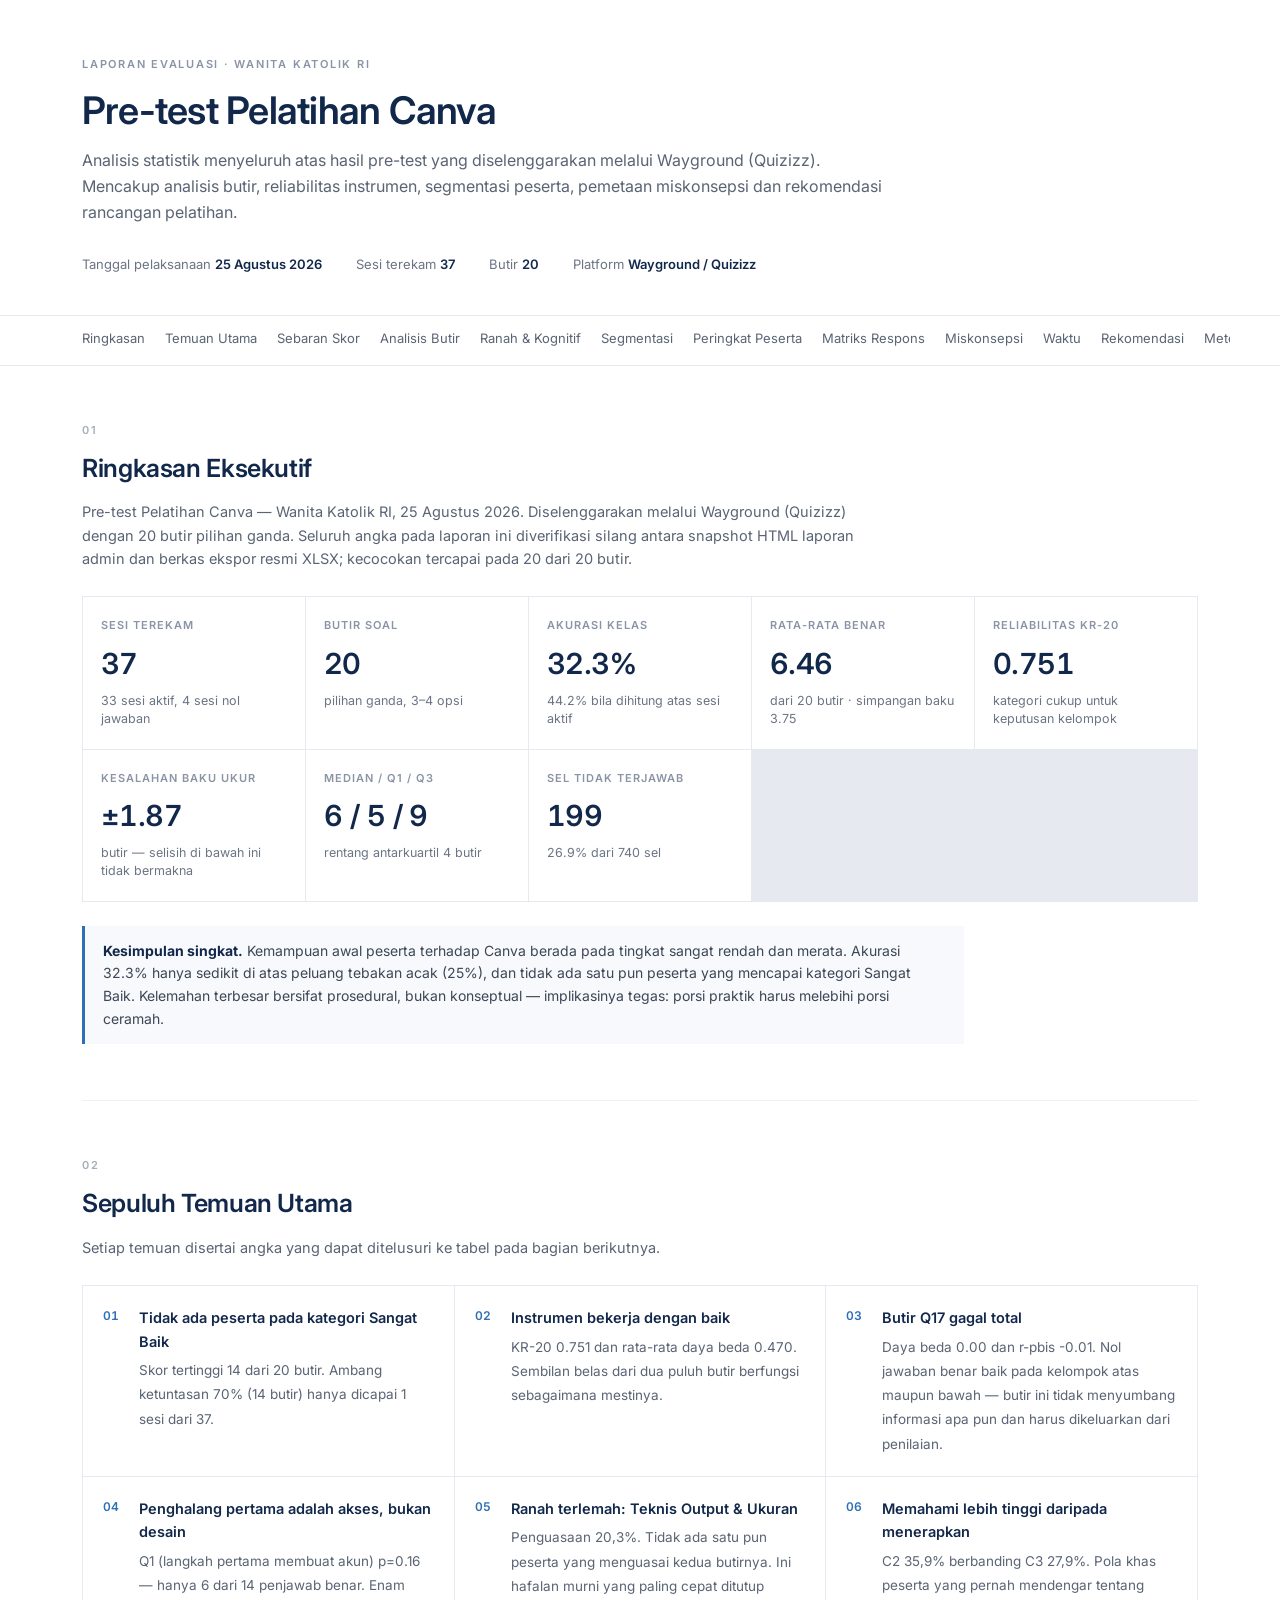
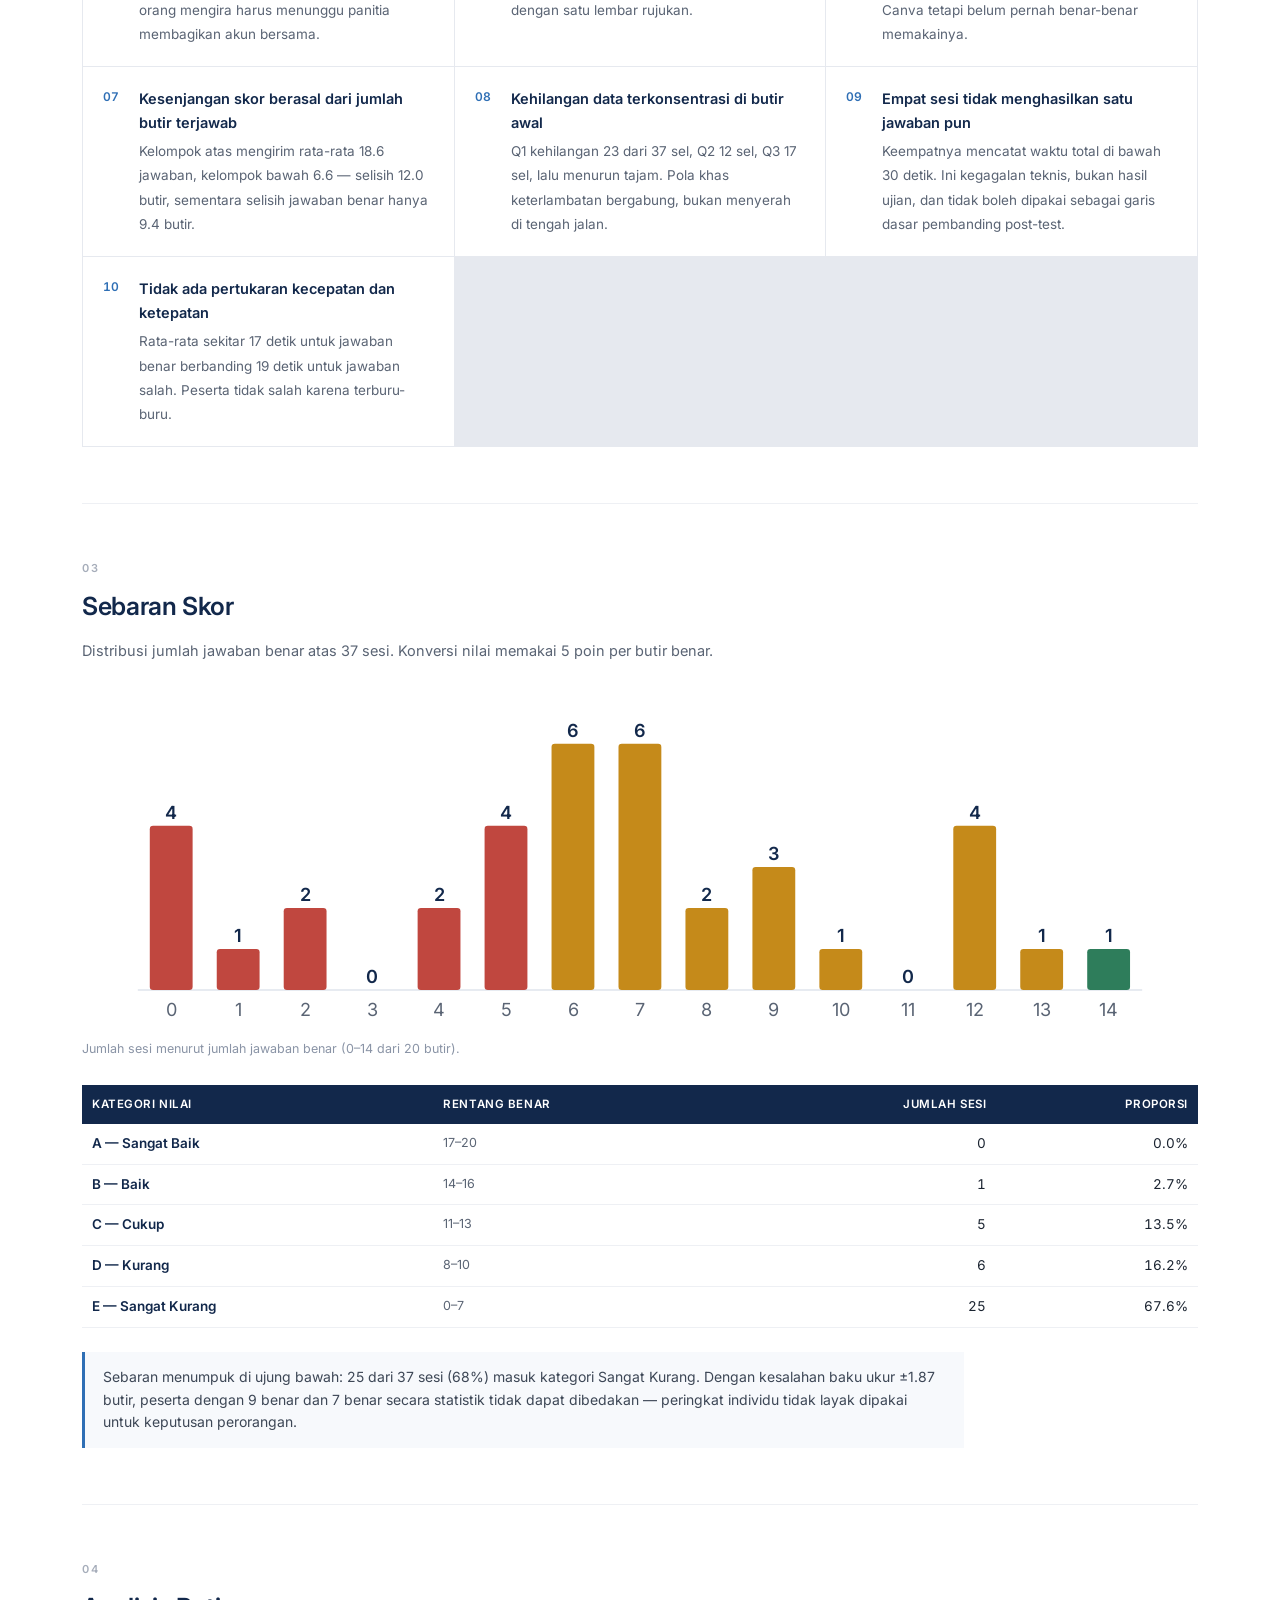
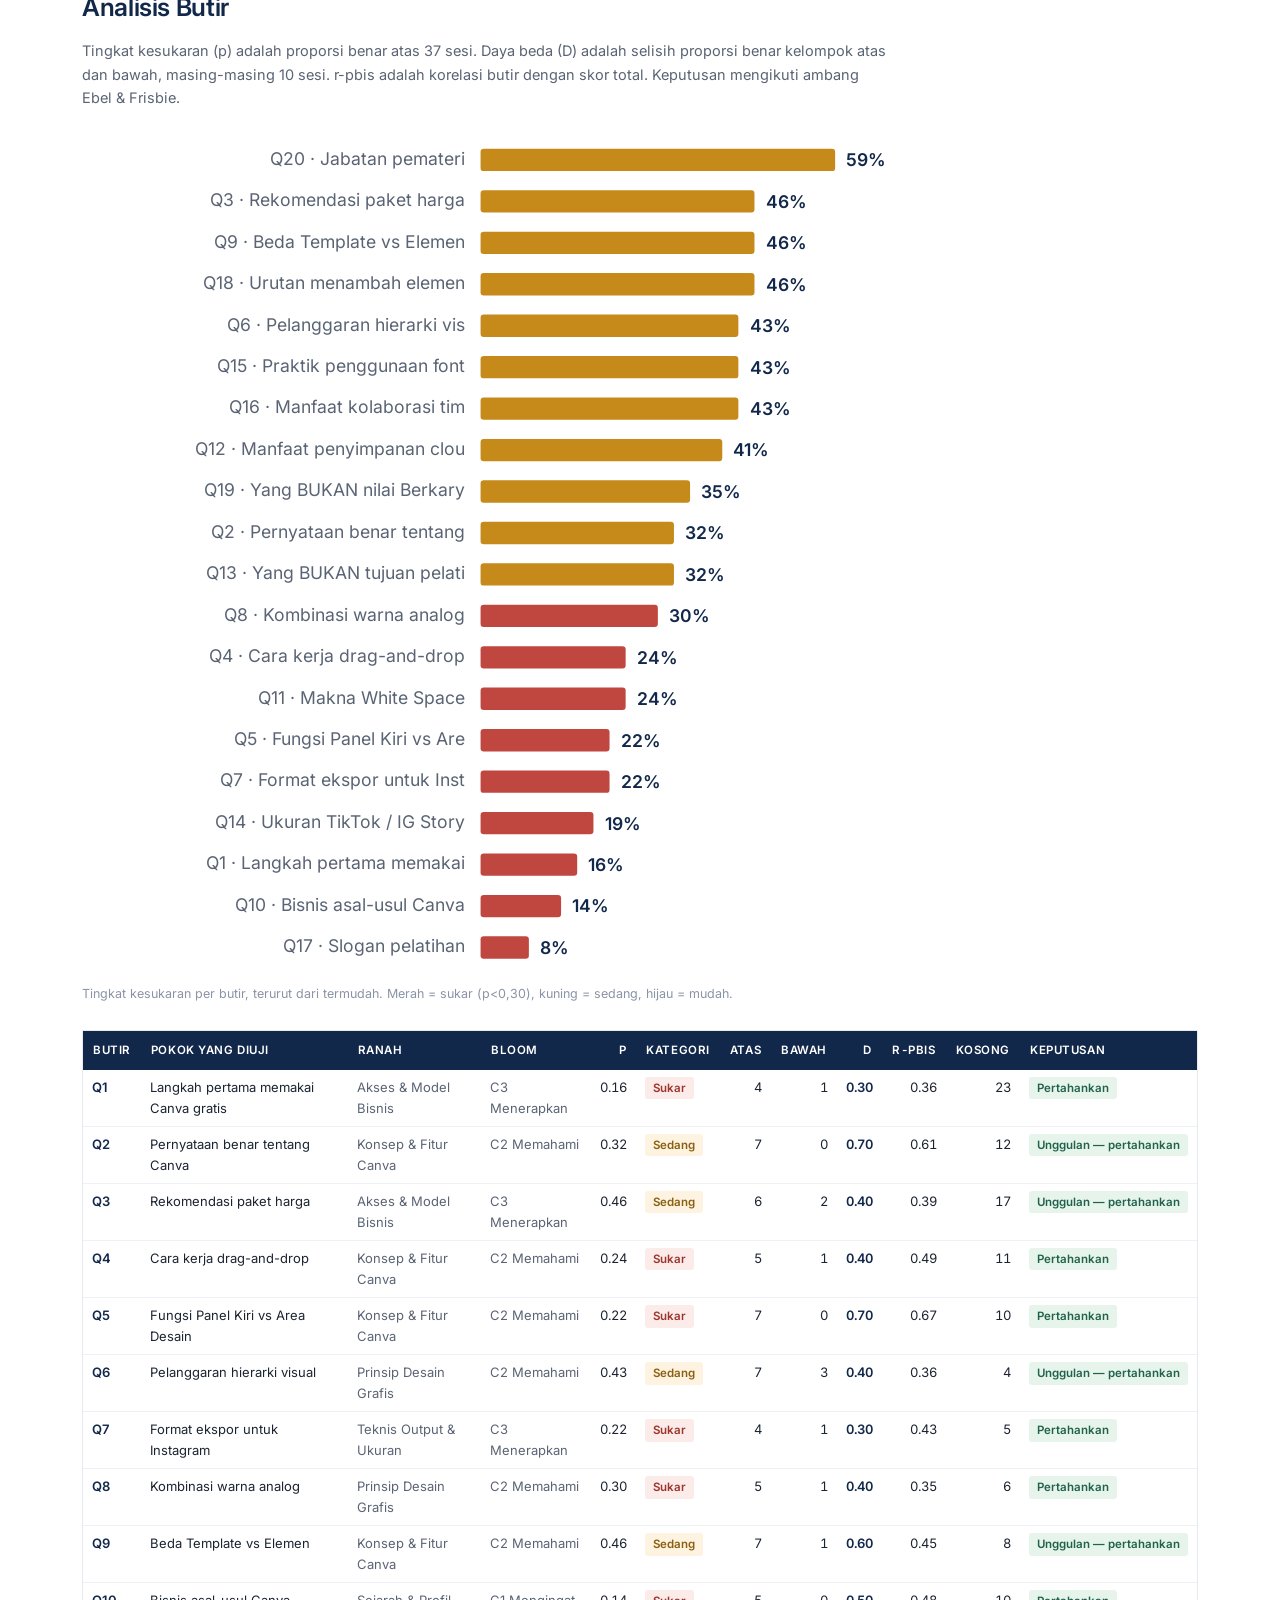
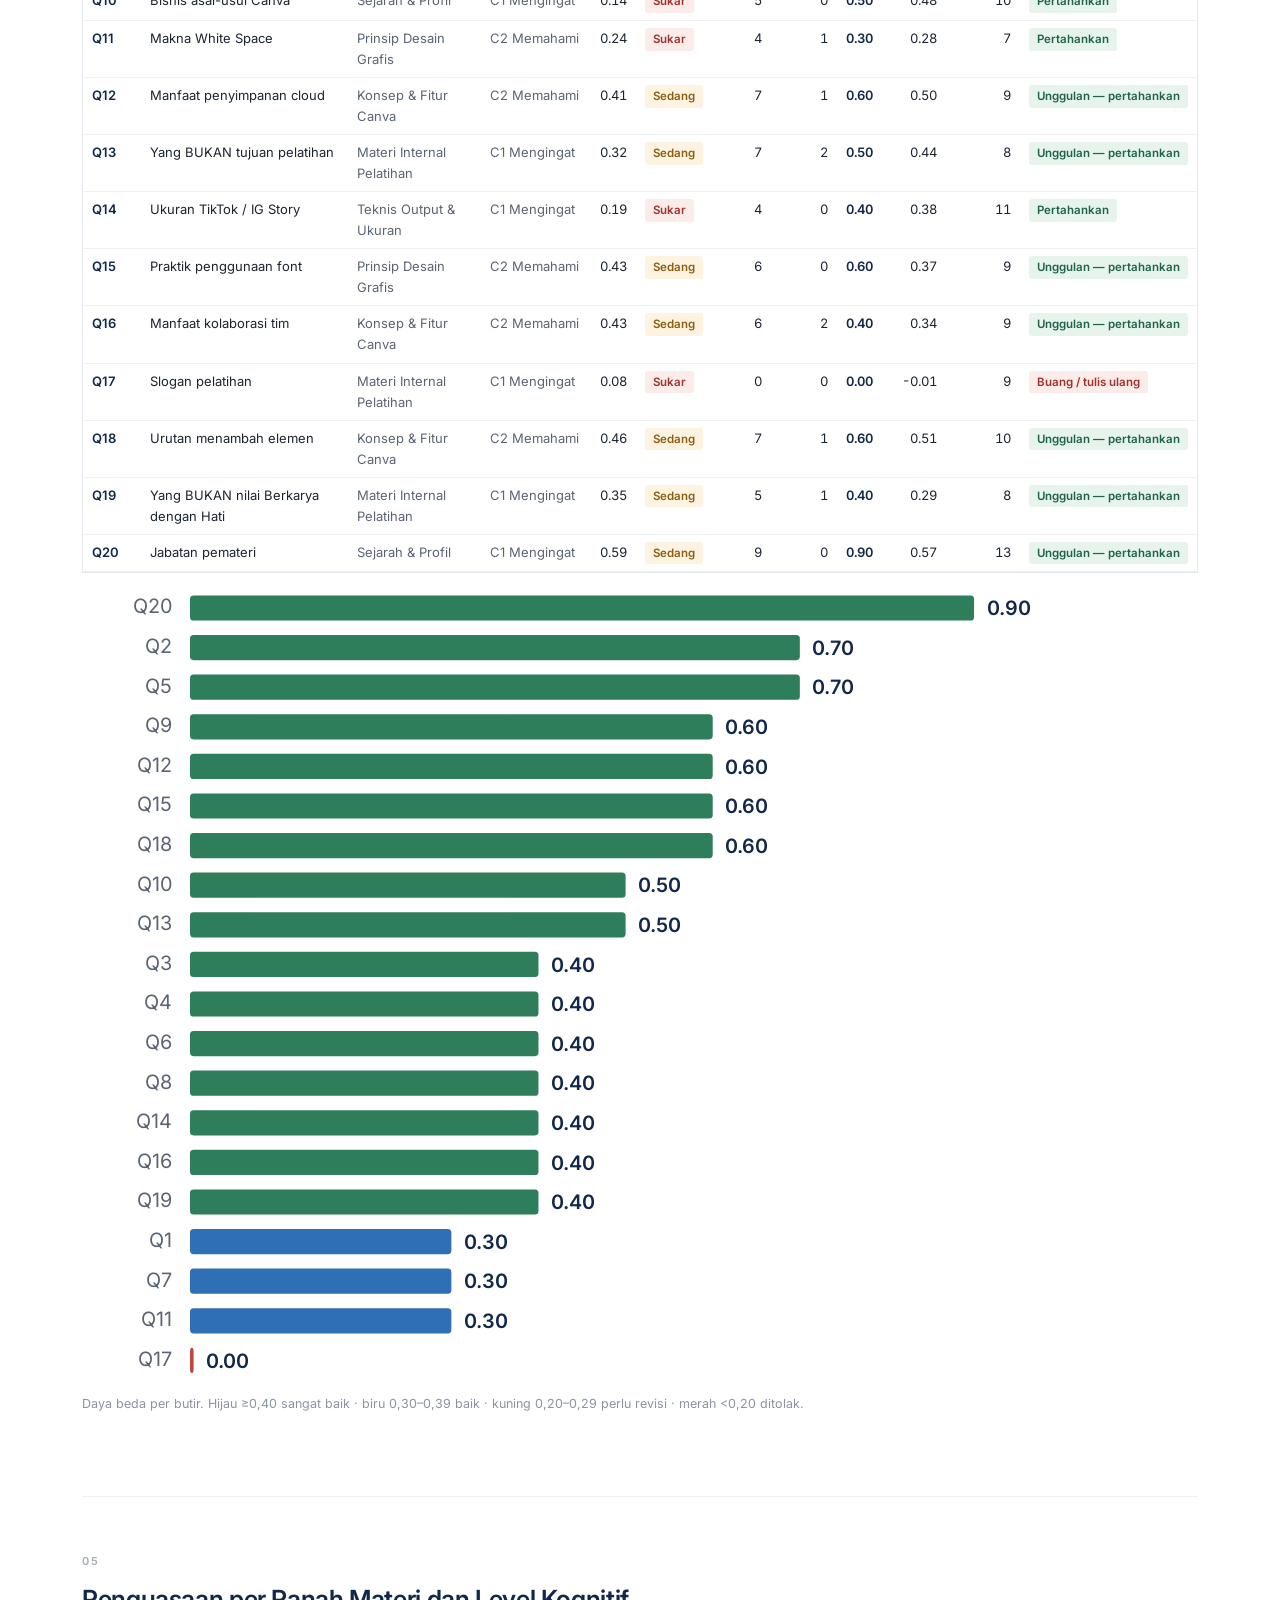
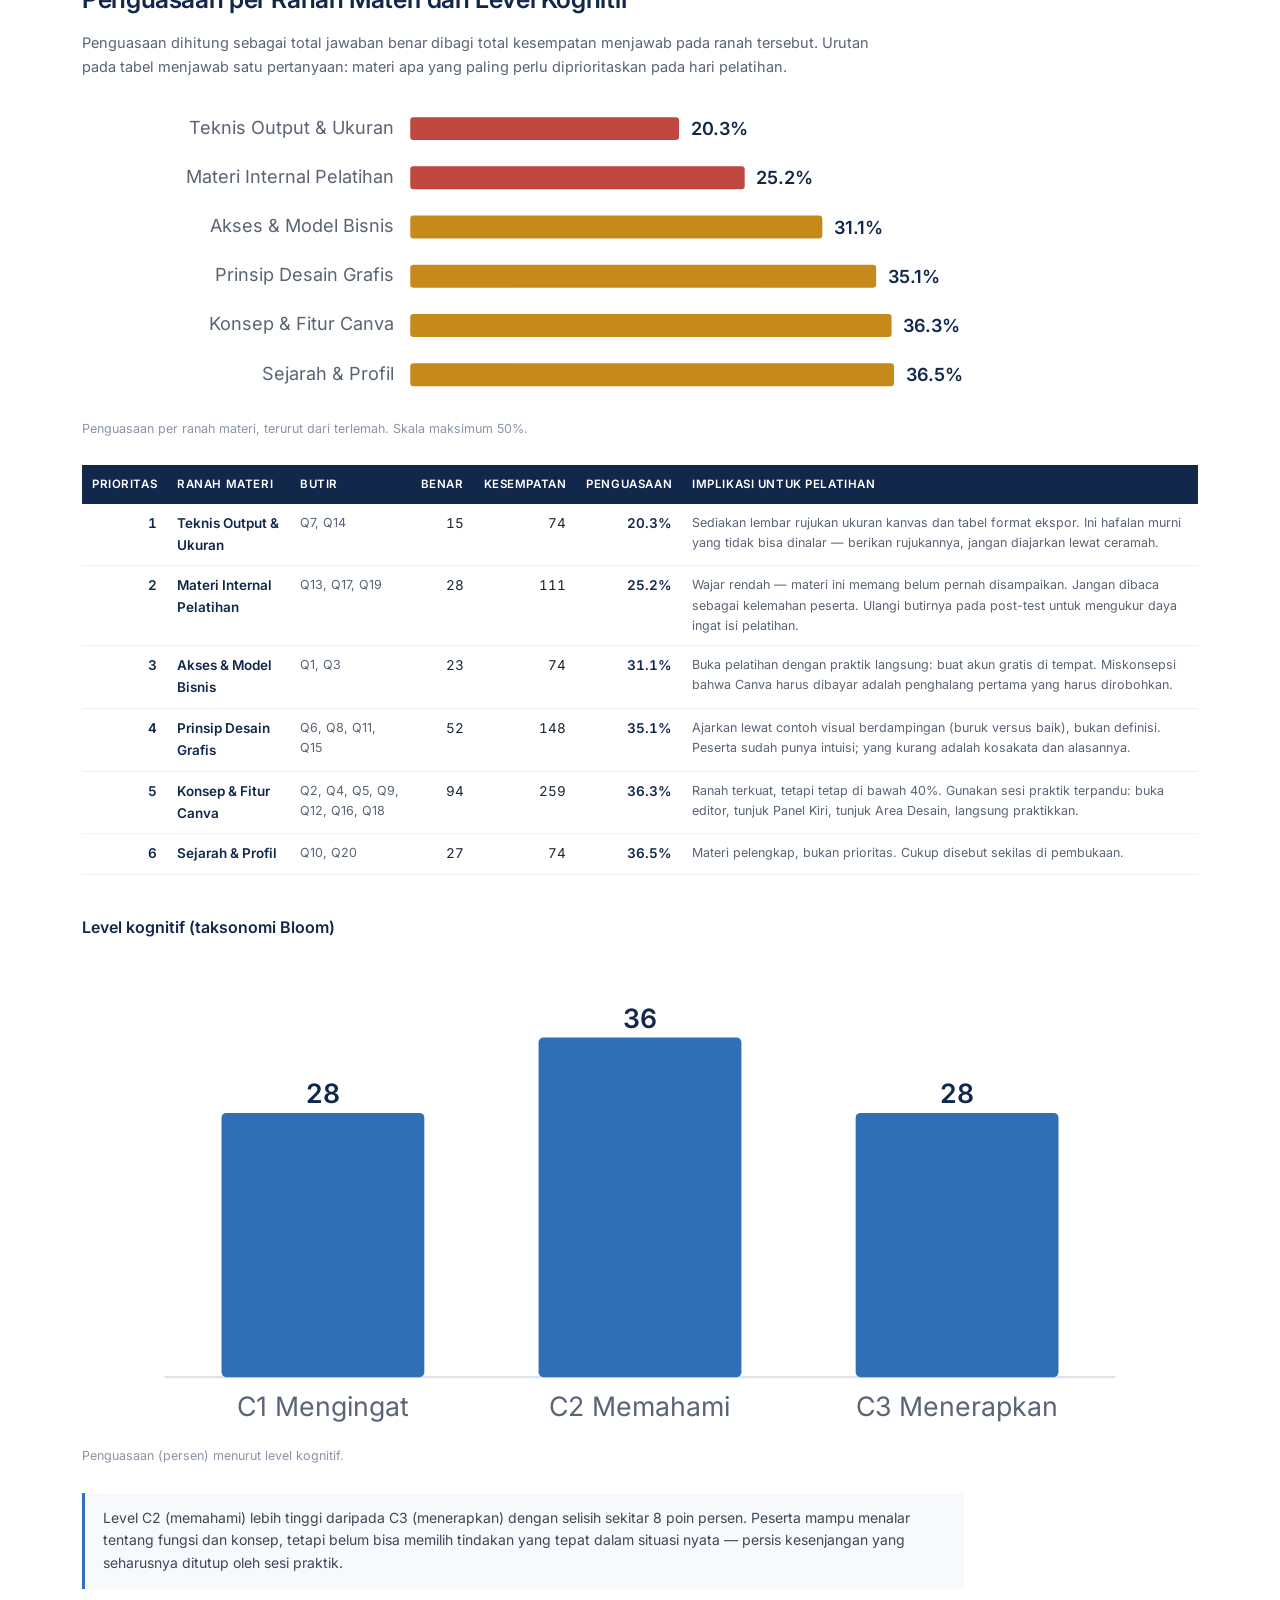
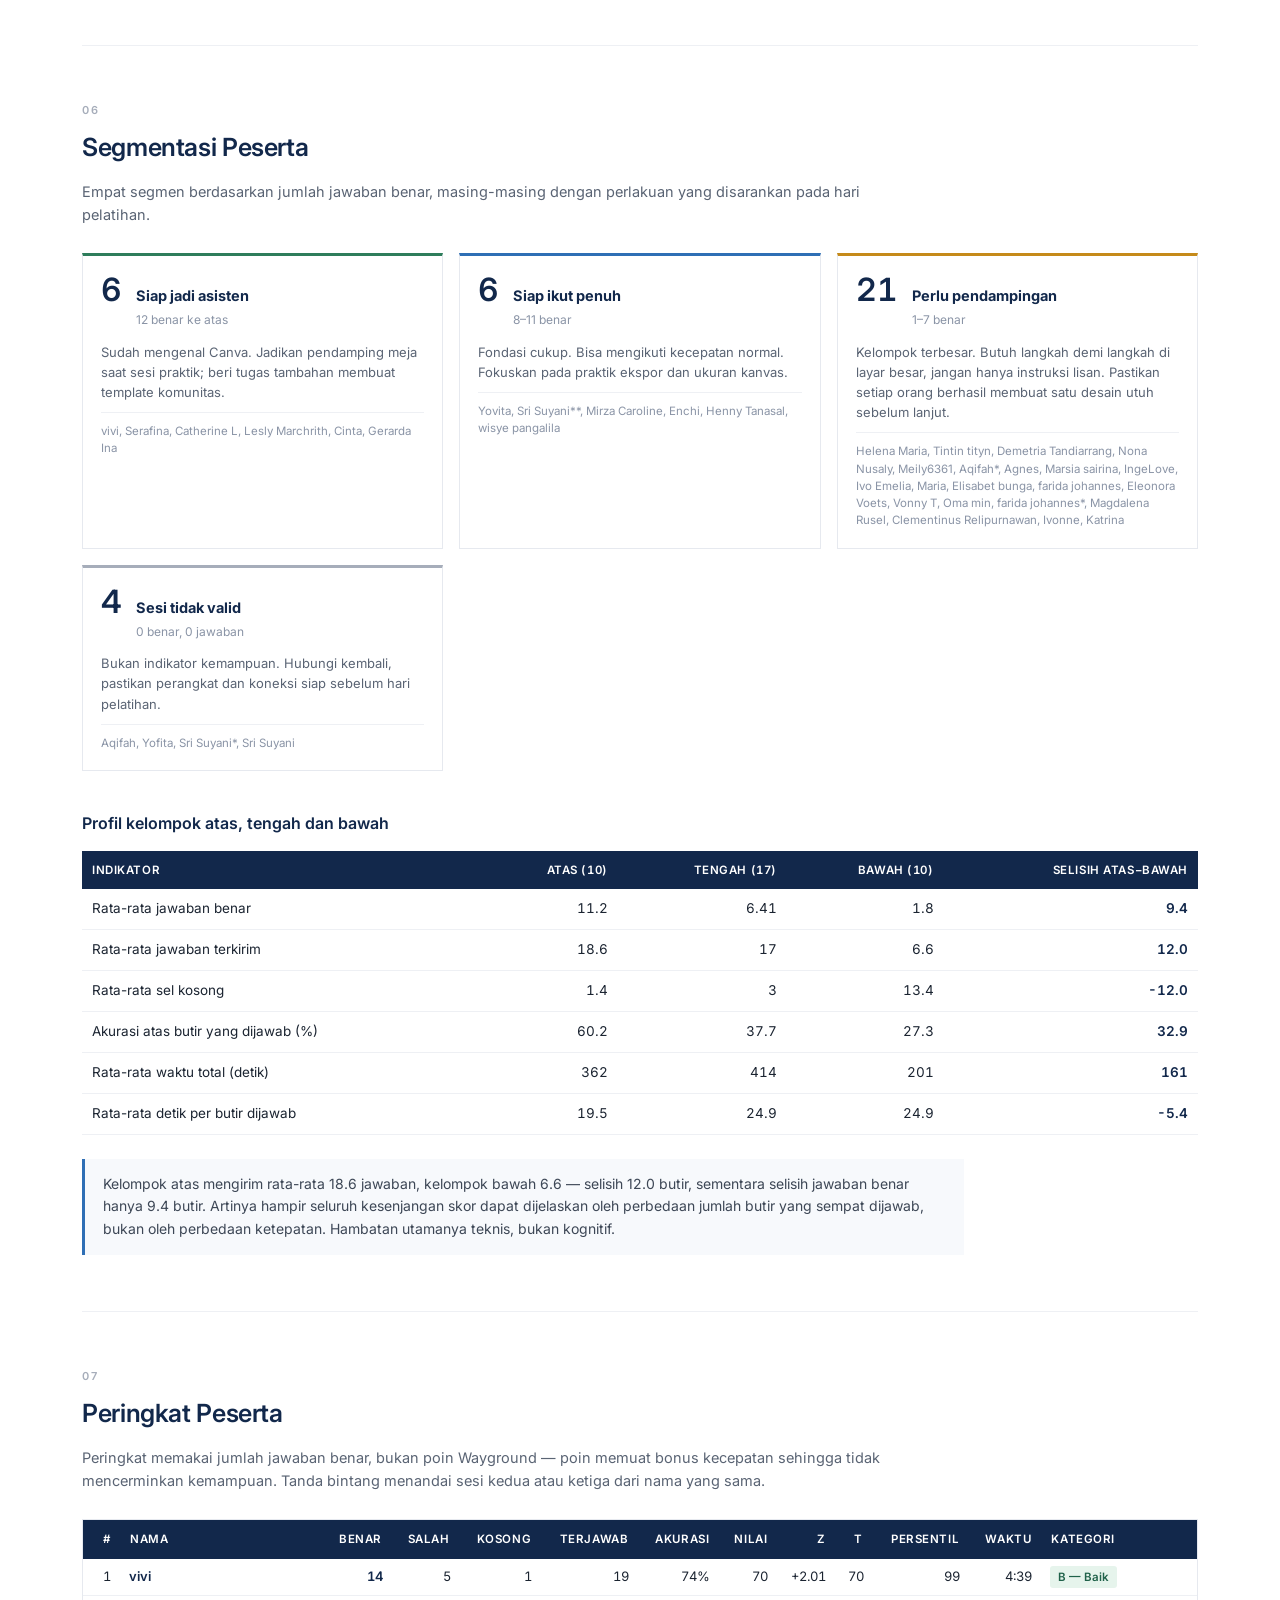
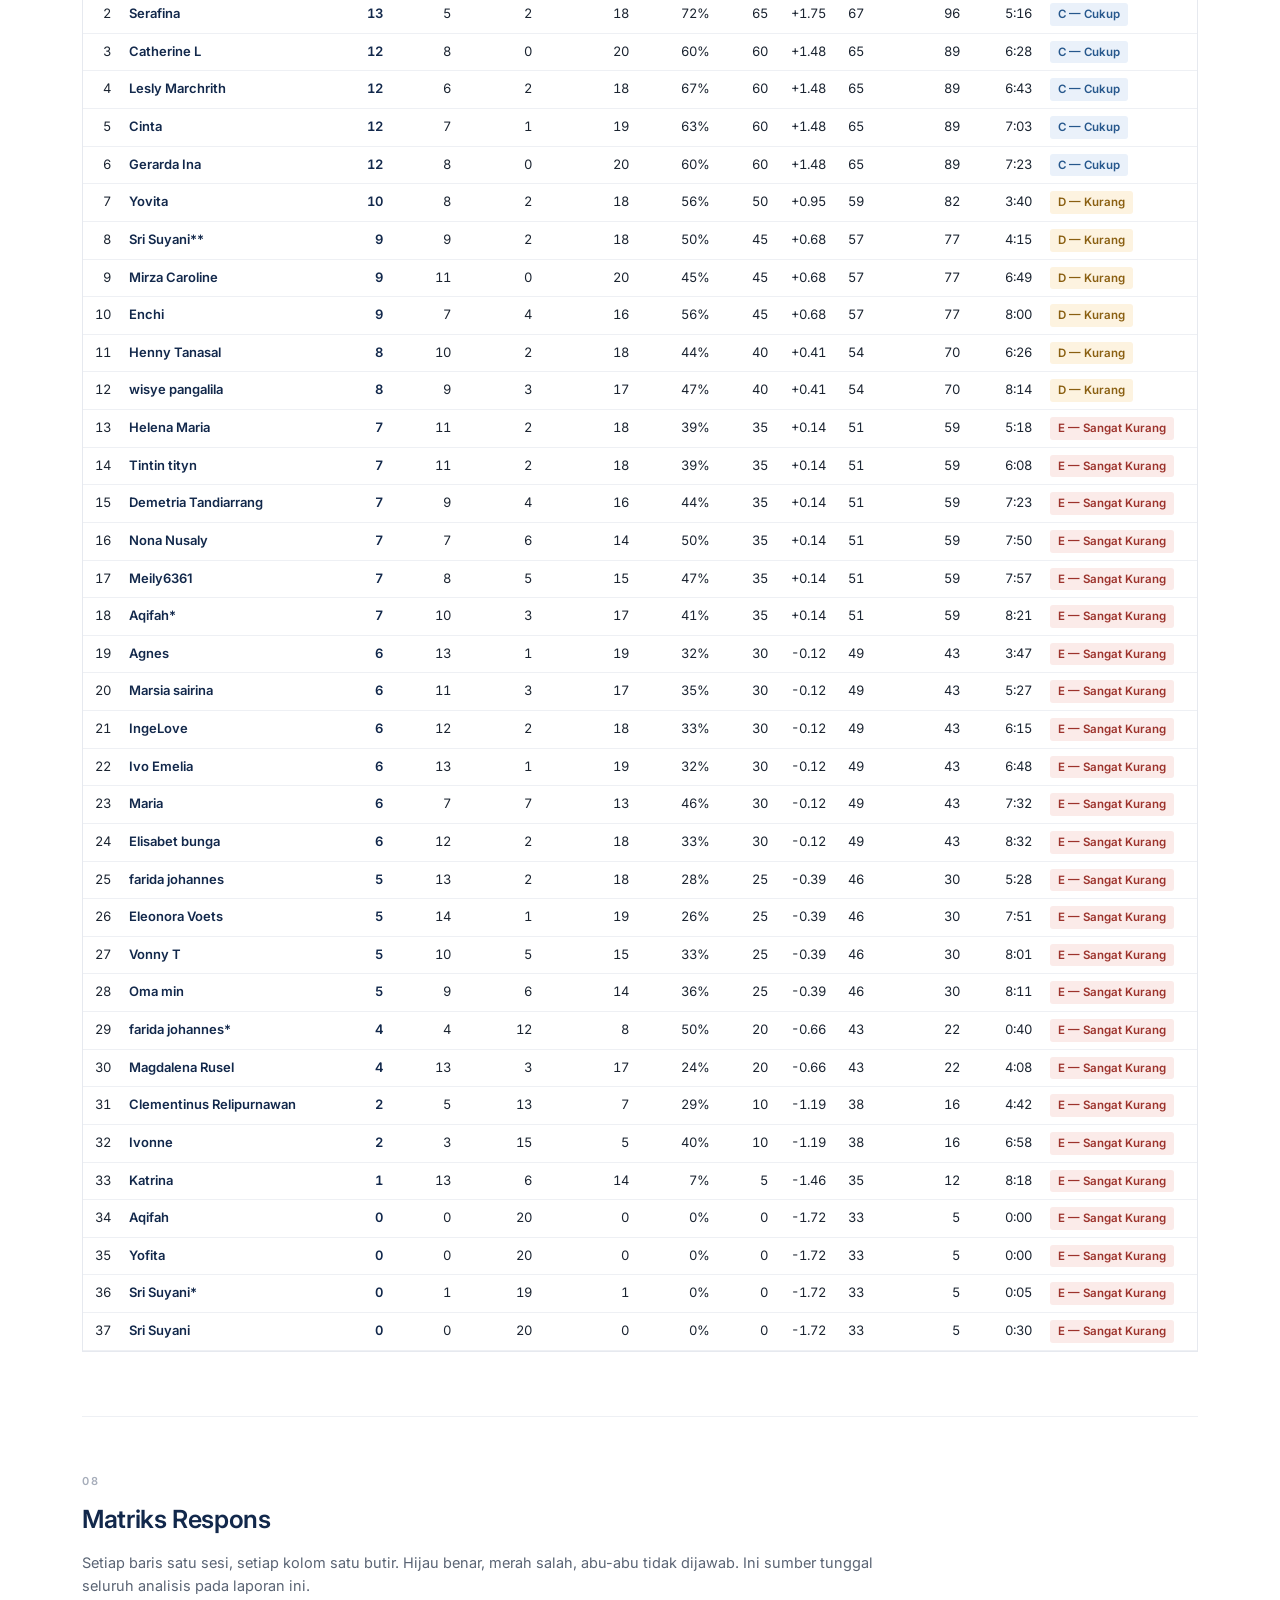
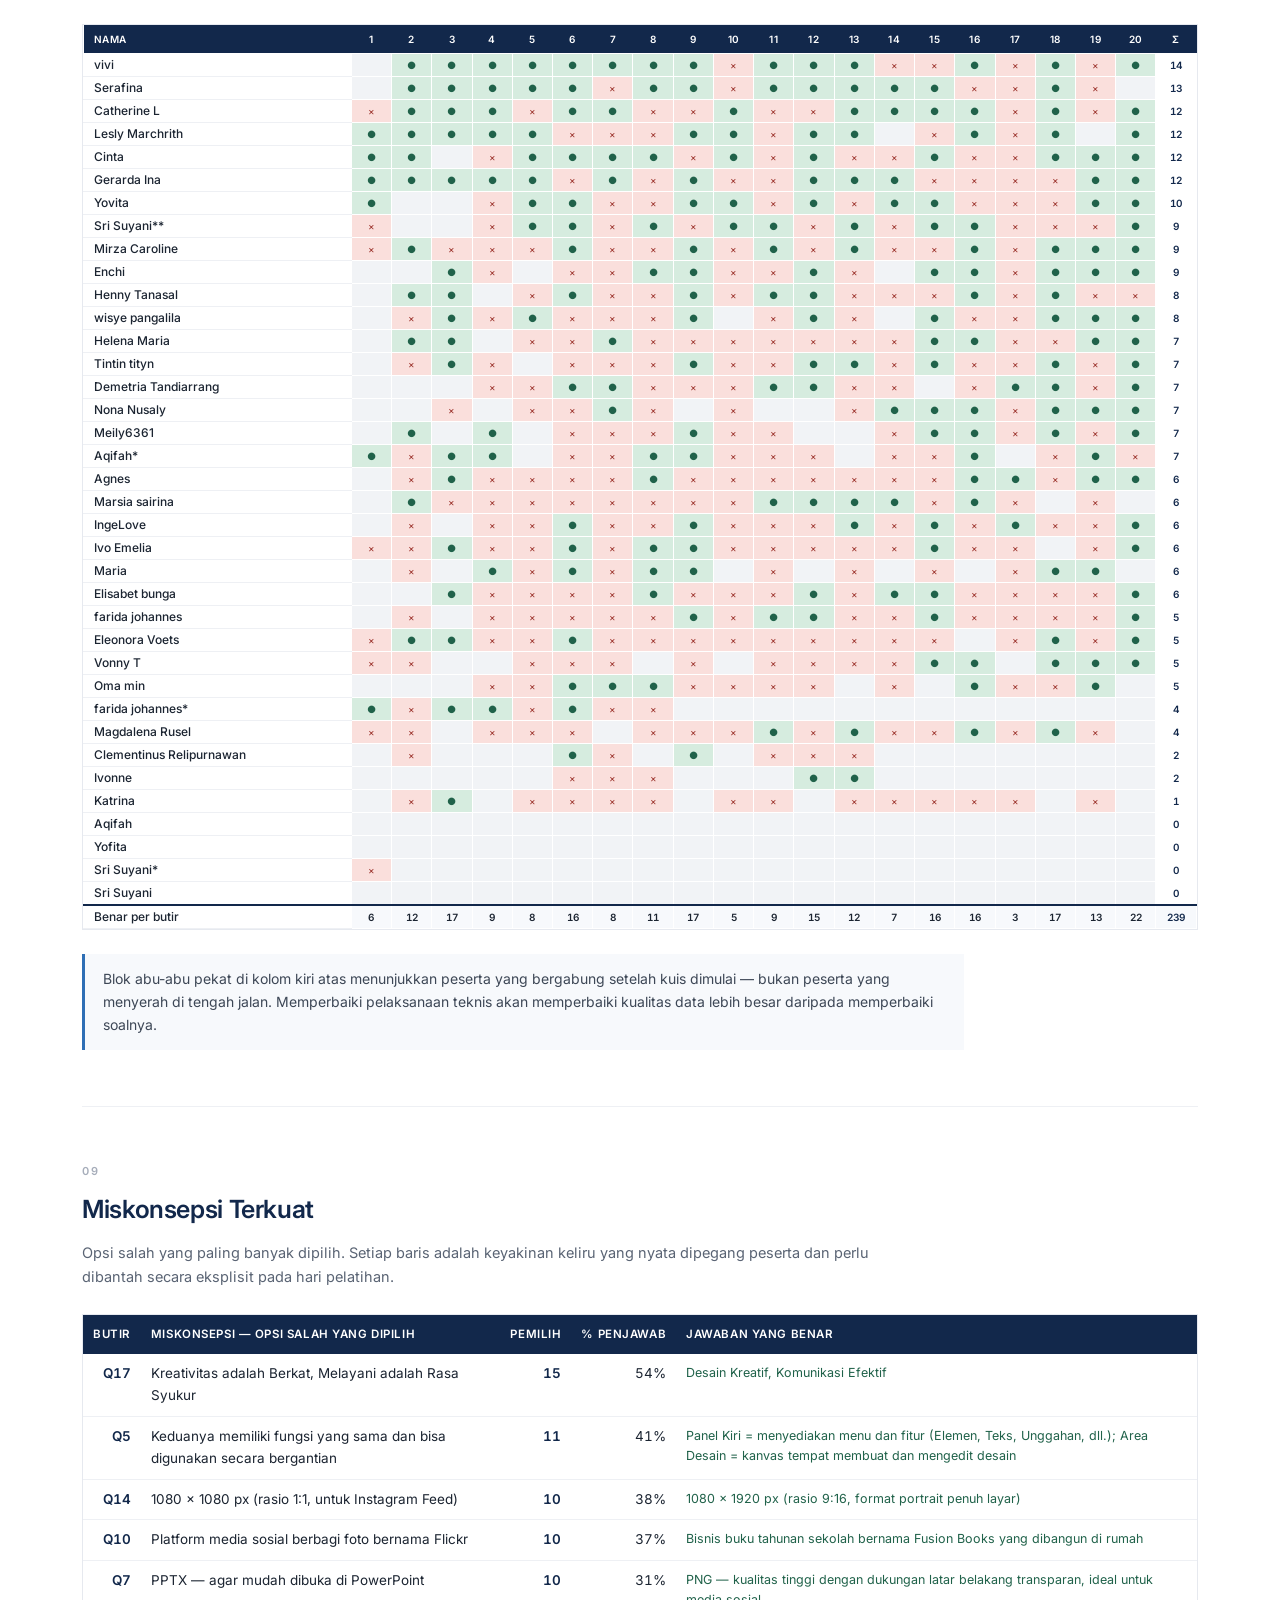
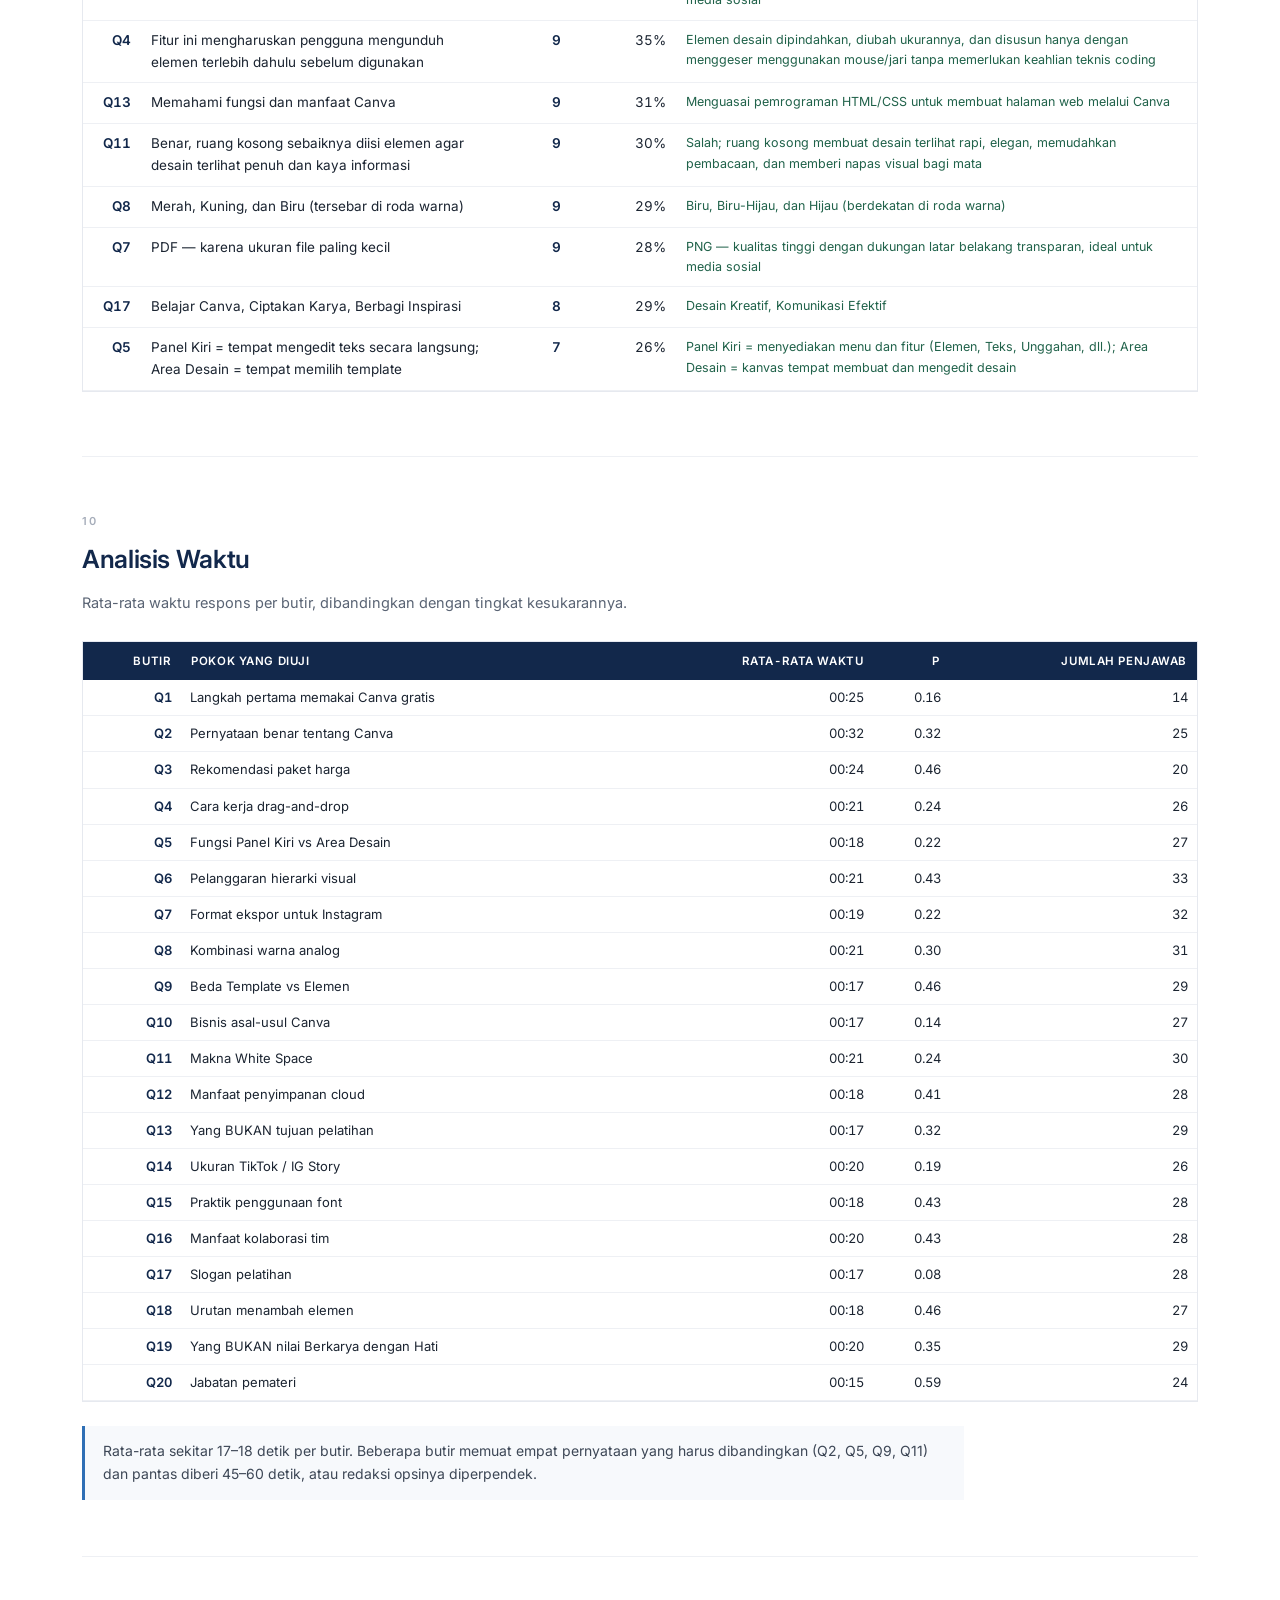
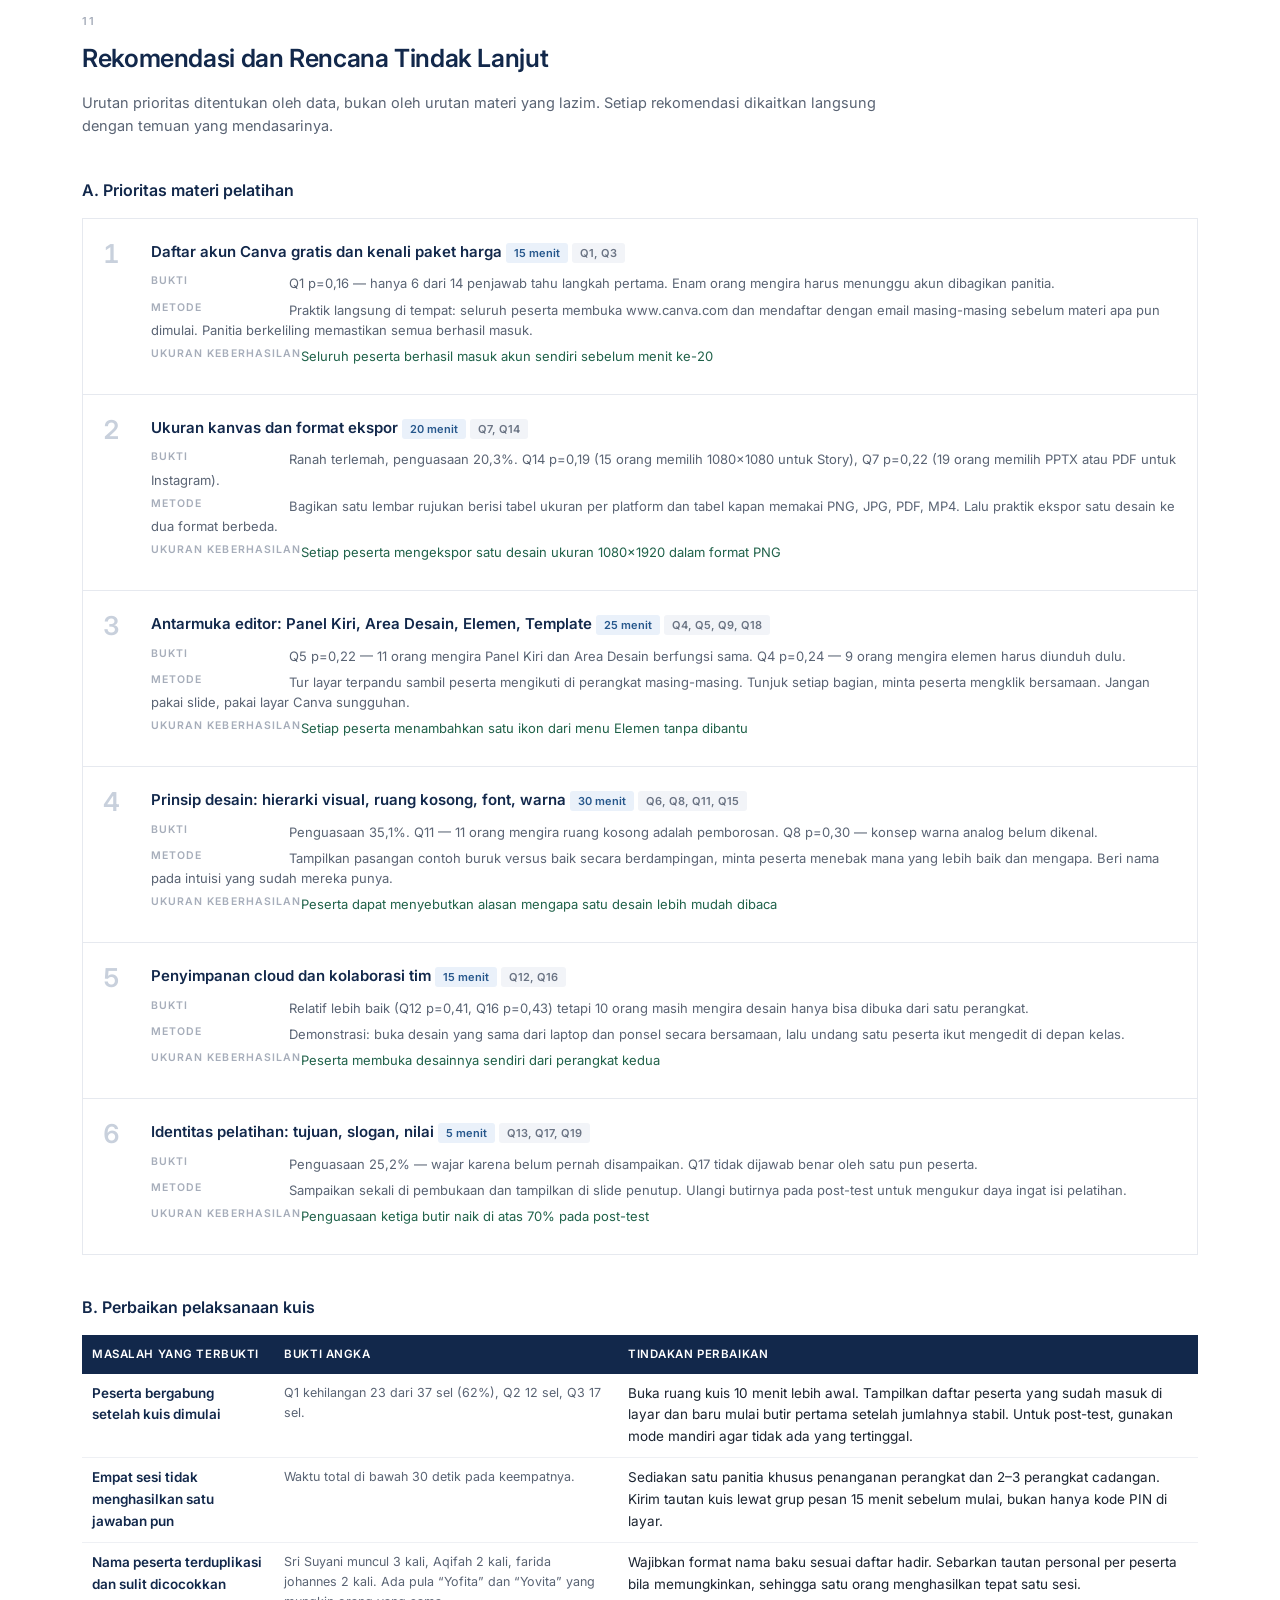
==== index.html @ 9aa4658c "Laporan evaluasi pre-test pelatihan Canva 25 Agustus 2026 Analisis 37 sesi x 20 butir dari Wayground" ====
<!doctype html>
<html lang="id"><head>
<meta charset="utf-8">
<meta name="viewport" content="width=device-width,initial-scale=1">
<title>Laporan Evaluasi Pre-test Pelatihan Canva &mdash; 25 Agustus 2026</title>
<meta name="description" content="Analisis statistik lengkap hasil pre-test pelatihan Canva: 37 sesi, 20 butir, reliabilitas KR-20 0,751. Analisis butir, segmentasi peserta, pemetaan miskonsepsi dan rekomendasi.">
<link rel="preconnect" href="https://fonts.googleapis.com"><link rel="preconnect" href="https://fonts.gstatic.com" crossorigin>
<link href="https://fonts.googleapis.com/css2?family=Inter:wght@400;500;600&display=swap" rel="stylesheet">
<style>
*{box-sizing:border-box}
html{scroll-behavior:smooth;-webkit-text-size-adjust:100%}
body{margin:0;background:#fff;color:#1b2431;font:15px/1.62 'Inter',-apple-system,BlinkMacSystemFont,'Segoe UI',Roboto,Arial,sans-serif}
.wrap{max-width:1180px;margin:0 auto;padding:0 32px}
header.top{border-bottom:1px solid #e6e9ef;padding:56px 0 40px}
.eyebrow{font-size:11px;letter-spacing:.16em;text-transform:uppercase;color:#8a94a6;font-weight:600;margin:0 0 14px}
h1{font-size:38px;line-height:1.16;letter-spacing:-.02em;margin:0 0 16px;font-weight:600;color:#12284b;max-width:22ch}
.sub{font-size:16px;color:#5a6474;margin:0;max-width:80ch}
.meta{display:flex;flex-wrap:wrap;gap:8px 34px;margin-top:28px;font-size:13px;color:#6b7484}
.meta b{color:#12284b;font-weight:600}
nav.toc{position:sticky;top:0;z-index:20;background:rgba(255,255,255,.95);backdrop-filter:blur(8px);border-bottom:1px solid #e6e9ef}
nav.toc .wrap{display:flex;gap:20px;overflow-x:auto;padding-top:12px;padding-bottom:12px;scrollbar-width:none}
nav.toc .wrap::-webkit-scrollbar{display:none}
nav.toc a{color:#5a6474;text-decoration:none;font-size:13px;white-space:nowrap;padding-bottom:2px;border-bottom:2px solid transparent}
nav.toc a:hover{color:#12284b;border-color:#2f6fb5}
section{padding:56px 0;border-bottom:1px solid #eef0f4}
section:last-of-type{border:none}
.secno{font-size:11px;letter-spacing:.16em;color:#a6adba;font-weight:600;margin-bottom:8px}
h2{font-size:25px;letter-spacing:-.015em;margin:0 0 12px;font-weight:600;color:#12284b}
h3{font-size:16px;margin:40px 0 14px;font-weight:600;color:#12284b}
h4{font-size:15px;margin:0 0 10px;font-weight:600;color:#12284b;line-height:1.5}
.lead{color:#5a6474;margin:0 0 26px;max-width:90ch;font-size:14.5px}
.note{background:#f7f9fc;border-left:3px solid #2f6fb5;padding:14px 18px;margin:24px 0 0;font-size:14px;color:#3d4756;max-width:98ch}
.note strong{color:#12284b}
.cap{font-size:12.5px;color:#8a94a6;margin:6px 0 26px}
.kpis{display:grid;grid-template-columns:repeat(auto-fit,minmax(215px,1fr));gap:1px;background:#e6e9ef;border:1px solid #e6e9ef}
.kpi{background:#fff;padding:20px 18px}
.kl{font-size:11px;letter-spacing:.09em;text-transform:uppercase;color:#8a94a6;font-weight:600}
.kv{font-size:29px;font-weight:600;color:#12284b;letter-spacing:-.02em;margin:6px 0 4px;font-variant-numeric:tabular-nums}
.ks{font-size:12.5px;color:#6b7484;line-height:1.45}
ol.findings{counter-reset:f;list-style:none;padding:0;margin:0;display:grid;grid-template-columns:repeat(auto-fit,minmax(330px,1fr));gap:1px;background:#e6e9ef;border:1px solid #e6e9ef}
ol.findings li{counter-increment:f;background:#fff;padding:20px 20px 20px 56px;position:relative}
ol.findings li:before{content:counter(f,decimal-leading-zero);position:absolute;left:20px;top:20px;font-size:12px;font-weight:600;color:#2f6fb5;font-variant-numeric:tabular-nums}
ol.findings strong{display:block;color:#12284b;font-weight:600;margin-bottom:5px;font-size:14.5px}
ol.findings span{font-size:13.5px;color:#5a6474;line-height:1.55}
table{width:100%;border-collapse:collapse;font-size:13.5px;margin:0 0 8px}
thead th{background:#12284b;color:#fff;font-weight:600;font-size:11.5px;letter-spacing:.05em;text-transform:uppercase;padding:10px;text-align:left;vertical-align:bottom}
td{padding:9px 10px;border-bottom:1px solid #eef0f4;vertical-align:top}
tbody tr:hover td{background:#f7f9fc}
tfoot td{padding:9px 10px;border-top:2px solid #12284b;font-weight:600;background:#f7f9fc}
.n{text-align:right;font-variant-numeric:tabular-nums;white-space:nowrap}
th.n{text-align:right}
.b{font-weight:600;color:#12284b}
.s{font-size:12.5px;color:#5a6474}
.mono{font-family:ui-monospace,'SF Mono',Consolas,monospace;font-size:12.5px}
table.dense td{padding:7px 9px;font-size:13px}
.scroll{overflow-x:auto;border:1px solid #e6e9ef;margin-bottom:8px}
.scroll table{margin:0}
.tag{display:inline-block;padding:2px 8px;border-radius:3px;font-size:11.5px;font-weight:600;white-space:nowrap}
.tag.good{background:#e6f4ec;color:#20624a}.tag.ok{background:#eaf1fa;color:#26578c}
.tag.warn{background:#fdf3e0;color:#8a5f11}.tag.bad{background:#fbebe9;color:#9c332c}
.ok2{color:#20624a}
.chart{width:100%;height:auto;display:block;margin:8px 0 0}
.cl{font-size:11px;fill:#5a6474}.cv{font-size:11px;fill:#12284b;font-weight:600}
.segs{display:grid;grid-template-columns:repeat(auto-fit,minmax(270px,1fr));gap:16px}
.seg{border:1px solid #e6e9ef;border-top:3px solid #2f6fb5;padding:18px}
.seg.good{border-top-color:#2e7d5b}.seg.ok{border-top-color:#2f6fb5}
.seg.warn{border-top-color:#c58a1a}.seg.mut{border-top-color:#a6adba}
.segh{display:flex;gap:14px;align-items:baseline;margin-bottom:10px}
.segn{font-size:32px;font-weight:600;color:#12284b;line-height:1;font-variant-numeric:tabular-nums}
.segh strong{display:block;font-size:14.5px;color:#12284b}
.segh em{font-style:normal;font-size:12px;color:#8a94a6}
.segp{font-size:13px;color:#5a6474;margin:0 0 10px;line-height:1.55}
.segw{font-size:11.5px;color:#8a94a6;margin:0;padding-top:10px;border-top:1px solid #eef0f4;line-height:1.5}
.prios{display:grid;gap:1px;background:#e6e9ef;border:1px solid #e6e9ef}
.prio{background:#fff;display:flex;gap:18px;padding:22px 20px}
.pn{font-size:26px;font-weight:600;color:#c8d0dc;line-height:1;min-width:30px;font-variant-numeric:tabular-nums}
.pb{flex:1;min-width:0}
.pill{display:inline-block;background:#eaf1fa;color:#26578c;font-size:11px;font-weight:600;padding:2px 8px;border-radius:3px;vertical-align:middle}
.pill.light{background:#f2f4f8;color:#6b7484}
.pev,.pme,.puk{margin:0 0 6px;font-size:13px;color:#5a6474;line-height:1.55}
.pev span,.pme span,.puk span{display:inline-block;min-width:138px;font-size:10.5px;letter-spacing:.1em;text-transform:uppercase;color:#a6adba;font-weight:600;vertical-align:top}
.puk{color:#20624a}
ul.ul{margin:0;padding-left:20px;max-width:98ch}
ul.ul li{margin-bottom:10px;font-size:14px;color:#3d4756;line-height:1.62}
ul.ul strong{color:#12284b}
.warnul li{color:#5a6474}
table.mx{font-size:11px;border-collapse:collapse}
table.mx th{padding:6px 4px;text-align:center;font-size:10px}
table.mx th.nm{text-align:left;min-width:158px;padding-left:10px}
table.mx td{padding:0;text-align:center;width:26px;height:22px;border:1px solid #fff;font-size:10px;line-height:22px}
table.mx td.nm{text-align:left;padding:0 10px;font-size:12px;white-space:nowrap;background:#fff;font-weight:500;border-bottom:1px solid #eef0f4}
td.cC{background:#d6ecdf;color:#20624a}
td.cX{background:#fadfdc;color:#9c332c}
td.cz{background:#f1f3f6}
table.mx tfoot td{border-top:2px solid #12284b}
.dl{display:flex;align-items:center;gap:18px;border:1px solid #e6e9ef;padding:20px 22px;text-decoration:none;max-width:620px;transition:border-color .15s,background .15s}
.dl:hover{border-color:#2f6fb5;background:#f7f9fc}
.dlx{background:#12284b;color:#fff;font-size:11px;font-weight:600;letter-spacing:.08em;padding:9px 12px;border-radius:3px}
.dlt strong{display:block;color:#12284b;font-size:14.5px;font-weight:600}
.dlt em{font-style:normal;font-size:12.5px;color:#8a94a6}
footer{padding:36px 0 64px;font-size:12.5px;color:#8a94a6;line-height:1.75}
footer b{color:#5a6474;font-weight:600}
@media(max-width:720px){
 .wrap{padding:0 18px}h1{font-size:27px}h2{font-size:21px}
 section{padding:40px 0}
 .prio{flex-direction:column;gap:8px}
 .pev span,.pme span,.puk span{display:block;min-width:0;margin-bottom:2px}
}
@media print{nav.toc{display:none}section{break-inside:avoid;padding:24px 0}}
</style>
</head><body>
<header class="top"><div class="wrap">
<p class="eyebrow">Laporan Evaluasi &middot; Wanita Katolik RI</p>
<h1>Pre-test Pelatihan Canva</h1>
<p class="sub">Analisis statistik menyeluruh atas hasil pre-test yang diselenggarakan melalui Wayground (Quizizz). Mencakup analisis butir, reliabilitas instrumen, segmentasi peserta, pemetaan miskonsepsi dan rekomendasi rancangan pelatihan.</p>
<div class="meta"><span>Tanggal pelaksanaan <b>25 Agustus 2026</b></span><span>Sesi terekam <b>37</b></span><span>Butir <b>20</b></span><span>Platform <b>Wayground / Quizizz</b></span></div>
</div></header>
<nav class="toc"><div class="wrap"><a href="#ringkasan">Ringkasan</a><a href="#temuan">Temuan Utama</a><a href="#sebaran">Sebaran Skor</a><a href="#butir">Analisis Butir</a><a href="#ranah">Ranah &amp; Kognitif</a><a href="#segmen">Segmentasi</a><a href="#peserta">Peringkat Peserta</a><a href="#matriks">Matriks Respons</a><a href="#miskonsepsi">Miskonsepsi</a><a href="#waktu">Waktu</a><a href="#rekomendasi">Rekomendasi</a><a href="#metode">Metodologi</a><a href="#unduh">Unduh</a></div></nav>
<main class="wrap"><section id="ringkasan"><div class="secno">01</div><h2>Ringkasan Eksekutif</h2><p class="lead">Pre-test Pelatihan Canva — Wanita Katolik RI, 25 Agustus 2026. Diselenggarakan melalui Wayground (Quizizz) dengan 20 butir pilihan ganda. Seluruh angka pada laporan ini diverifikasi silang antara snapshot HTML laporan admin dan berkas ekspor resmi XLSX; kecocokan tercapai pada 20 dari 20 butir.</p><div class="kpis"><div class="kpi"><div class="kl">Sesi terekam</div><div class="kv">37</div><div class="ks">33 sesi aktif, 4 sesi nol jawaban</div></div><div class="kpi"><div class="kl">Butir soal</div><div class="kv">20</div><div class="ks">pilihan ganda, 3–4 opsi</div></div><div class="kpi"><div class="kl">Akurasi kelas</div><div class="kv">32.3%</div><div class="ks">44.2% bila dihitung atas sesi aktif</div></div><div class="kpi"><div class="kl">Rata-rata benar</div><div class="kv">6.46</div><div class="ks">dari 20 butir · simpangan baku 3.75</div></div><div class="kpi"><div class="kl">Reliabilitas KR-20</div><div class="kv">0.751</div><div class="ks">kategori cukup untuk keputusan kelompok</div></div><div class="kpi"><div class="kl">Kesalahan baku ukur</div><div class="kv">±1.87</div><div class="ks">butir — selisih di bawah ini tidak bermakna</div></div><div class="kpi"><div class="kl">Median / Q1 / Q3</div><div class="kv">6 / 5 / 9</div><div class="ks">rentang antarkuartil 4 butir</div></div><div class="kpi"><div class="kl">Sel tidak terjawab</div><div class="kv">199</div><div class="ks">26.9% dari 740 sel</div></div></div><p class="note"><strong>Kesimpulan singkat.</strong> Kemampuan awal peserta terhadap Canva berada pada tingkat sangat rendah dan merata. Akurasi 32.3% hanya sedikit di atas peluang tebakan acak (25%), dan tidak ada satu pun peserta yang mencapai kategori Sangat Baik. Kelemahan terbesar bersifat prosedural, bukan konseptual — implikasinya tegas: porsi praktik harus melebihi porsi ceramah.</p></section><section id="temuan"><div class="secno">02</div><h2>Sepuluh Temuan Utama</h2><p class="lead">Setiap temuan disertai angka yang dapat ditelusuri ke tabel pada bagian berikutnya.</p><ol class="findings"><li><strong>Tidak ada peserta pada kategori Sangat Baik</strong><span>Skor tertinggi 14 dari 20 butir. Ambang ketuntasan 70% (14 butir) hanya dicapai 1 sesi dari 37.</span></li><li><strong>Instrumen bekerja dengan baik</strong><span>KR-20 0.751 dan rata-rata daya beda 0.470. Sembilan belas dari dua puluh butir berfungsi sebagaimana mestinya.</span></li><li><strong>Butir Q17 gagal total</strong><span>Daya beda 0.00 dan r-pbis -0.01. Nol jawaban benar baik pada kelompok atas maupun bawah — butir ini tidak menyumbang informasi apa pun dan harus dikeluarkan dari penilaian.</span></li><li><strong>Penghalang pertama adalah akses, bukan desain</strong><span>Q1 (langkah pertama membuat akun) p=0.16 — hanya 6 dari 14 penjawab benar. Enam orang mengira harus menunggu panitia membagikan akun bersama.</span></li><li><strong>Ranah terlemah: Teknis Output &amp; Ukuran</strong><span>Penguasaan 20,3%. Tidak ada satu pun peserta yang menguasai kedua butirnya. Ini hafalan murni yang paling cepat ditutup dengan satu lembar rujukan.</span></li><li><strong>Memahami lebih tinggi daripada menerapkan</strong><span>C2 35,9% berbanding C3 27,9%. Pola khas peserta yang pernah mendengar tentang Canva tetapi belum pernah benar-benar memakainya.</span></li><li><strong>Kesenjangan skor berasal dari jumlah butir terjawab</strong><span>Kelompok atas mengirim rata-rata 18.6 jawaban, kelompok bawah 6.6 — selisih 12.0 butir, sementara selisih jawaban benar hanya 9.4 butir.</span></li><li><strong>Kehilangan data terkonsentrasi di butir awal</strong><span>Q1 kehilangan 23 dari 37 sel, Q2 12 sel, Q3 17 sel, lalu menurun tajam. Pola khas keterlambatan bergabung, bukan menyerah di tengah jalan.</span></li><li><strong>Empat sesi tidak menghasilkan satu jawaban pun</strong><span>Keempatnya mencatat waktu total di bawah 30 detik. Ini kegagalan teknis, bukan hasil ujian, dan tidak boleh dipakai sebagai garis dasar pembanding post-test.</span></li><li><strong>Tidak ada pertukaran kecepatan dan ketepatan</strong><span>Rata-rata sekitar 17 detik untuk jawaban benar berbanding 19 detik untuk jawaban salah. Peserta tidak salah karena terburu-buru.</span></li></ol></section><section id="sebaran"><div class="secno">03</div><h2>Sebaran Skor</h2><p class="lead">Distribusi jumlah jawaban benar atas 37 sesi. Konversi nilai memakai 5 poin per butir benar.</p><svg class="chart" viewBox="0 0 680 210" role="img"><line x1="34" y1="184" x2="646" y2="184" stroke="#dfe4ec"/><rect x="41.3" y="84.0" width="26.1" height="100.0" rx="2" fill="#c0473f"/><text x="54.4" y="80.0" class="cv" text-anchor="middle">4</text><text x="54.4" y="200" class="cl" text-anchor="middle">0</text><rect x="82.1" y="159.0" width="26.1" height="25.0" rx="2" fill="#c0473f"/><text x="95.2" y="155.0" class="cv" text-anchor="middle">1</text><text x="95.2" y="200" class="cl" text-anchor="middle">1</text><rect x="122.9" y="134.0" width="26.1" height="50.0" rx="2" fill="#c0473f"/><text x="136.0" y="130.0" class="cv" text-anchor="middle">2</text><text x="136.0" y="200" class="cl" text-anchor="middle">2</text><rect x="163.7" y="184.0" width="26.1" height="0.0" rx="2" fill="#c0473f"/><text x="176.8" y="180.0" class="cv" text-anchor="middle">0</text><text x="176.8" y="200" class="cl" text-anchor="middle">3</text><rect x="204.5" y="134.0" width="26.1" height="50.0" rx="2" fill="#c0473f"/><text x="217.6" y="130.0" class="cv" text-anchor="middle">2</text><text x="217.6" y="200" class="cl" text-anchor="middle">4</text><rect x="245.3" y="84.0" width="26.1" height="100.0" rx="2" fill="#c0473f"/><text x="258.4" y="80.0" class="cv" text-anchor="middle">4</text><text x="258.4" y="200" class="cl" text-anchor="middle">5</text><rect x="286.1" y="34.0" width="26.1" height="150.0" rx="2" fill="#c58a1a"/><text x="299.2" y="30.0" class="cv" text-anchor="middle">6</text><text x="299.2" y="200" class="cl" text-anchor="middle">6</text><rect x="326.9" y="34.0" width="26.1" height="150.0" rx="2" fill="#c58a1a"/><text x="340.0" y="30.0" class="cv" text-anchor="middle">6</text><text x="340.0" y="200" class="cl" text-anchor="middle">7</text><rect x="367.7" y="134.0" width="26.1" height="50.0" rx="2" fill="#c58a1a"/><text x="380.8" y="130.0" class="cv" text-anchor="middle">2</text><text x="380.8" y="200" class="cl" text-anchor="middle">8</text><rect x="408.5" y="109.0" width="26.1" height="75.0" rx="2" fill="#c58a1a"/><text x="421.6" y="105.0" class="cv" text-anchor="middle">3</text><text x="421.6" y="200" class="cl" text-anchor="middle">9</text><rect x="449.3" y="159.0" width="26.1" height="25.0" rx="2" fill="#c58a1a"/><text x="462.4" y="155.0" class="cv" text-anchor="middle">1</text><text x="462.4" y="200" class="cl" text-anchor="middle">10</text><rect x="490.1" y="184.0" width="26.1" height="0.0" rx="2" fill="#c58a1a"/><text x="503.2" y="180.0" class="cv" text-anchor="middle">0</text><text x="503.2" y="200" class="cl" text-anchor="middle">11</text><rect x="530.9" y="84.0" width="26.1" height="100.0" rx="2" fill="#c58a1a"/><text x="544.0" y="80.0" class="cv" text-anchor="middle">4</text><text x="544.0" y="200" class="cl" text-anchor="middle">12</text><rect x="571.7" y="159.0" width="26.1" height="25.0" rx="2" fill="#c58a1a"/><text x="584.8" y="155.0" class="cv" text-anchor="middle">1</text><text x="584.8" y="200" class="cl" text-anchor="middle">13</text><rect x="612.5" y="159.0" width="26.1" height="25.0" rx="2" fill="#2e7d5b"/><text x="625.6" y="155.0" class="cv" text-anchor="middle">1</text><text x="625.6" y="200" class="cl" text-anchor="middle">14</text></svg><p class="cap">Jumlah sesi menurut jumlah jawaban benar (0–14 dari 20 butir).</p><table><thead><tr><th>Kategori nilai</th><th>Rentang benar</th><th class="n">Jumlah sesi</th><th class="n">Proporsi</th></tr></thead><tbody><tr><td class="b">A — Sangat Baik</td><td class="s">17–20</td><td class="n">0</td><td class="n">0.0%</td></tr><tr><td class="b">B — Baik</td><td class="s">14–16</td><td class="n">1</td><td class="n">2.7%</td></tr><tr><td class="b">C — Cukup</td><td class="s">11–13</td><td class="n">5</td><td class="n">13.5%</td></tr><tr><td class="b">D — Kurang</td><td class="s">8–10</td><td class="n">6</td><td class="n">16.2%</td></tr><tr><td class="b">E — Sangat Kurang</td><td class="s">0–7</td><td class="n">25</td><td class="n">67.6%</td></tr></tbody></table><p class="note">Sebaran menumpuk di ujung bawah: 25 dari 37 sesi (68%) masuk kategori Sangat Kurang. Dengan kesalahan baku ukur ±1.87 butir, peserta dengan 9 benar dan 7 benar secara statistik tidak dapat dibedakan — peringkat individu tidak layak dipakai untuk keputusan perorangan.</p></section><section id="butir"><div class="secno">04</div><h2>Analisis Butir</h2><p class="lead">Tingkat kesukaran (p) adalah proporsi benar atas 37 sesi. Daya beda (D) adalah selisih proporsi benar kelompok atas dan bawah, masing-masing 10 sesi. r-pbis adalah korelasi butir dengan skor total. Keputusan mengikuti ambang Ebel &amp; Frisbie.</p><svg class="chart" viewBox="0 0 700 528" role="img"><text x="240" y="18" class="cl" text-anchor="end">Q20 · Jabatan pemateri</text><rect x="250" y="8" width="222.4" height="14" rx="2" fill="#c58a1a"/><text x="479.4" y="19" class="cv">59%</text><text x="240" y="44" class="cl" text-anchor="end">Q3 · Rekomendasi paket harga</text><rect x="250" y="34" width="171.8" height="14" rx="2" fill="#c58a1a"/><text x="428.8" y="45" class="cv">46%</text><text x="240" y="70" class="cl" text-anchor="end">Q9 · Beda Template vs Elemen</text><rect x="250" y="60" width="171.8" height="14" rx="2" fill="#c58a1a"/><text x="428.8" y="71" class="cv">46%</text><text x="240" y="96" class="cl" text-anchor="end">Q18 · Urutan menambah elemen</text><rect x="250" y="86" width="171.8" height="14" rx="2" fill="#c58a1a"/><text x="428.8" y="97" class="cv">46%</text><text x="240" y="122" class="cl" text-anchor="end">Q6 · Pelanggaran hierarki vis</text><rect x="250" y="112" width="161.7" height="14" rx="2" fill="#c58a1a"/><text x="418.7" y="123" class="cv">43%</text><text x="240" y="148" class="cl" text-anchor="end">Q15 · Praktik penggunaan font</text><rect x="250" y="138" width="161.7" height="14" rx="2" fill="#c58a1a"/><text x="418.7" y="149" class="cv">43%</text><text x="240" y="174" class="cl" text-anchor="end">Q16 · Manfaat kolaborasi tim</text><rect x="250" y="164" width="161.7" height="14" rx="2" fill="#c58a1a"/><text x="418.7" y="175" class="cv">43%</text><text x="240" y="200" class="cl" text-anchor="end">Q12 · Manfaat penyimpanan clou</text><rect x="250" y="190" width="151.6" height="14" rx="2" fill="#c58a1a"/><text x="408.6" y="201" class="cv">41%</text><text x="240" y="226" class="cl" text-anchor="end">Q19 · Yang BUKAN nilai Berkary</text><rect x="250" y="216" width="131.4" height="14" rx="2" fill="#c58a1a"/><text x="388.4" y="227" class="cv">35%</text><text x="240" y="252" class="cl" text-anchor="end">Q2 · Pernyataan benar tentang</text><rect x="250" y="242" width="121.3" height="14" rx="2" fill="#c58a1a"/><text x="378.3" y="253" class="cv">32%</text><text x="240" y="278" class="cl" text-anchor="end">Q13 · Yang BUKAN tujuan pelati</text><rect x="250" y="268" width="121.3" height="14" rx="2" fill="#c58a1a"/><text x="378.3" y="279" class="cv">32%</text><text x="240" y="304" class="cl" text-anchor="end">Q8 · Kombinasi warna analog</text><rect x="250" y="294" width="111.2" height="14" rx="2" fill="#c0473f"/><text x="368.2" y="305" class="cv">30%</text><text x="240" y="330" class="cl" text-anchor="end">Q4 · Cara kerja drag-and-drop</text><rect x="250" y="320" width="91.0" height="14" rx="2" fill="#c0473f"/><text x="348.0" y="331" class="cv">24%</text><text x="240" y="356" class="cl" text-anchor="end">Q11 · Makna White Space</text><rect x="250" y="346" width="91.0" height="14" rx="2" fill="#c0473f"/><text x="348.0" y="357" class="cv">24%</text><text x="240" y="382" class="cl" text-anchor="end">Q5 · Fungsi Panel Kiri vs Are</text><rect x="250" y="372" width="80.9" height="14" rx="2" fill="#c0473f"/><text x="337.9" y="383" class="cv">22%</text><text x="240" y="408" class="cl" text-anchor="end">Q7 · Format ekspor untuk Inst</text><rect x="250" y="398" width="80.9" height="14" rx="2" fill="#c0473f"/><text x="337.9" y="409" class="cv">22%</text><text x="240" y="434" class="cl" text-anchor="end">Q14 · Ukuran TikTok / IG Story</text><rect x="250" y="424" width="70.8" height="14" rx="2" fill="#c0473f"/><text x="327.8" y="435" class="cv">19%</text><text x="240" y="460" class="cl" text-anchor="end">Q1 · Langkah pertama memakai </text><rect x="250" y="450" width="60.6" height="14" rx="2" fill="#c0473f"/><text x="317.6" y="461" class="cv">16%</text><text x="240" y="486" class="cl" text-anchor="end">Q10 · Bisnis asal-usul Canva</text><rect x="250" y="476" width="50.5" height="14" rx="2" fill="#c0473f"/><text x="307.5" y="487" class="cv">14%</text><text x="240" y="512" class="cl" text-anchor="end">Q17 · Slogan pelatihan</text><rect x="250" y="502" width="30.3" height="14" rx="2" fill="#c0473f"/><text x="287.3" y="513" class="cv">8%</text></svg><p class="cap">Tingkat kesukaran per butir, terurut dari termudah. Merah = sukar (p&lt;0,30), kuning = sedang, hijau = mudah.</p><div class="scroll"><table class="dense"><thead><tr><th>Butir</th><th>Pokok yang diuji</th><th>Ranah</th><th>Bloom</th><th class="n">p</th><th>Kategori</th><th class="n">Atas</th><th class="n">Bawah</th><th class="n">D</th><th class="n">r-pbis</th><th class="n">Kosong</th><th>Keputusan</th></tr></thead><tbody><tr><td class="b">Q1</td><td>Langkah pertama memakai Canva gratis</td><td class="s">Akses &amp; Model Bisnis</td><td class="s">C3 Menerapkan</td><td class="n">0.16</td><td><span class="tag bad">Sukar</span></td><td class="n">4</td><td class="n">1</td><td class="n b">0.30</td><td class="n">0.36</td><td class="n">23</td><td><span class="tag good">Pertahankan</span></td></tr><tr><td class="b">Q2</td><td>Pernyataan benar tentang Canva</td><td class="s">Konsep &amp; Fitur Canva</td><td class="s">C2 Memahami</td><td class="n">0.32</td><td><span class="tag warn">Sedang</span></td><td class="n">7</td><td class="n">0</td><td class="n b">0.70</td><td class="n">0.61</td><td class="n">12</td><td><span class="tag good">Unggulan — pertahankan</span></td></tr><tr><td class="b">Q3</td><td>Rekomendasi paket harga</td><td class="s">Akses &amp; Model Bisnis</td><td class="s">C3 Menerapkan</td><td class="n">0.46</td><td><span class="tag warn">Sedang</span></td><td class="n">6</td><td class="n">2</td><td class="n b">0.40</td><td class="n">0.39</td><td class="n">17</td><td><span class="tag good">Unggulan — pertahankan</span></td></tr><tr><td class="b">Q4</td><td>Cara kerja drag-and-drop</td><td class="s">Konsep &amp; Fitur Canva</td><td class="s">C2 Memahami</td><td class="n">0.24</td><td><span class="tag bad">Sukar</span></td><td class="n">5</td><td class="n">1</td><td class="n b">0.40</td><td class="n">0.49</td><td class="n">11</td><td><span class="tag good">Pertahankan</span></td></tr><tr><td class="b">Q5</td><td>Fungsi Panel Kiri vs Area Desain</td><td class="s">Konsep &amp; Fitur Canva</td><td class="s">C2 Memahami</td><td class="n">0.22</td><td><span class="tag bad">Sukar</span></td><td class="n">7</td><td class="n">0</td><td class="n b">0.70</td><td class="n">0.67</td><td class="n">10</td><td><span class="tag good">Pertahankan</span></td></tr><tr><td class="b">Q6</td><td>Pelanggaran hierarki visual</td><td class="s">Prinsip Desain Grafis</td><td class="s">C2 Memahami</td><td class="n">0.43</td><td><span class="tag warn">Sedang</span></td><td class="n">7</td><td class="n">3</td><td class="n b">0.40</td><td class="n">0.36</td><td class="n">4</td><td><span class="tag good">Unggulan — pertahankan</span></td></tr><tr><td class="b">Q7</td><td>Format ekspor untuk Instagram</td><td class="s">Teknis Output &amp; Ukuran</td><td class="s">C3 Menerapkan</td><td class="n">0.22</td><td><span class="tag bad">Sukar</span></td><td class="n">4</td><td class="n">1</td><td class="n b">0.30</td><td class="n">0.43</td><td class="n">5</td><td><span class="tag good">Pertahankan</span></td></tr><tr><td class="b">Q8</td><td>Kombinasi warna analog</td><td class="s">Prinsip Desain Grafis</td><td class="s">C2 Memahami</td><td class="n">0.30</td><td><span class="tag bad">Sukar</span></td><td class="n">5</td><td class="n">1</td><td class="n b">0.40</td><td class="n">0.35</td><td class="n">6</td><td><span class="tag good">Pertahankan</span></td></tr><tr><td class="b">Q9</td><td>Beda Template vs Elemen</td><td class="s">Konsep &amp; Fitur Canva</td><td class="s">C2 Memahami</td><td class="n">0.46</td><td><span class="tag warn">Sedang</span></td><td class="n">7</td><td class="n">1</td><td class="n b">0.60</td><td class="n">0.45</td><td class="n">8</td><td><span class="tag good">Unggulan — pertahankan</span></td></tr><tr><td class="b">Q10</td><td>Bisnis asal-usul Canva</td><td class="s">Sejarah &amp; Profil</td><td class="s">C1 Mengingat</td><td class="n">0.14</td><td><span class="tag bad">Sukar</span></td><td class="n">5</td><td class="n">0</td><td class="n b">0.50</td><td class="n">0.48</td><td class="n">10</td><td><span class="tag good">Pertahankan</span></td></tr><tr><td class="b">Q11</td><td>Makna White Space</td><td class="s">Prinsip Desain Grafis</td><td class="s">C2 Memahami</td><td class="n">0.24</td><td><span class="tag bad">Sukar</span></td><td class="n">4</td><td class="n">1</td><td class="n b">0.30</td><td class="n">0.28</td><td class="n">7</td><td><span class="tag good">Pertahankan</span></td></tr><tr><td class="b">Q12</td><td>Manfaat penyimpanan cloud</td><td class="s">Konsep &amp; Fitur Canva</td><td class="s">C2 Memahami</td><td class="n">0.41</td><td><span class="tag warn">Sedang</span></td><td class="n">7</td><td class="n">1</td><td class="n b">0.60</td><td class="n">0.50</td><td class="n">9</td><td><span class="tag good">Unggulan — pertahankan</span></td></tr><tr><td class="b">Q13</td><td>Yang BUKAN tujuan pelatihan</td><td class="s">Materi Internal Pelatihan</td><td class="s">C1 Mengingat</td><td class="n">0.32</td><td><span class="tag warn">Sedang</span></td><td class="n">7</td><td class="n">2</td><td class="n b">0.50</td><td class="n">0.44</td><td class="n">8</td><td><span class="tag good">Unggulan — pertahankan</span></td></tr><tr><td class="b">Q14</td><td>Ukuran TikTok / IG Story</td><td class="s">Teknis Output &amp; Ukuran</td><td class="s">C1 Mengingat</td><td class="n">0.19</td><td><span class="tag bad">Sukar</span></td><td class="n">4</td><td class="n">0</td><td class="n b">0.40</td><td class="n">0.38</td><td class="n">11</td><td><span class="tag good">Pertahankan</span></td></tr><tr><td class="b">Q15</td><td>Praktik penggunaan font</td><td class="s">Prinsip Desain Grafis</td><td class="s">C2 Memahami</td><td class="n">0.43</td><td><span class="tag warn">Sedang</span></td><td class="n">6</td><td class="n">0</td><td class="n b">0.60</td><td class="n">0.37</td><td class="n">9</td><td><span class="tag good">Unggulan — pertahankan</span></td></tr><tr><td class="b">Q16</td><td>Manfaat kolaborasi tim</td><td class="s">Konsep &amp; Fitur Canva</td><td class="s">C2 Memahami</td><td class="n">0.43</td><td><span class="tag warn">Sedang</span></td><td class="n">6</td><td class="n">2</td><td class="n b">0.40</td><td class="n">0.34</td><td class="n">9</td><td><span class="tag good">Unggulan — pertahankan</span></td></tr><tr><td class="b">Q17</td><td>Slogan pelatihan</td><td class="s">Materi Internal Pelatihan</td><td class="s">C1 Mengingat</td><td class="n">0.08</td><td><span class="tag bad">Sukar</span></td><td class="n">0</td><td class="n">0</td><td class="n b">0.00</td><td class="n">-0.01</td><td class="n">9</td><td><span class="tag bad">Buang / tulis ulang</span></td></tr><tr><td class="b">Q18</td><td>Urutan menambah elemen</td><td class="s">Konsep &amp; Fitur Canva</td><td class="s">C2 Memahami</td><td class="n">0.46</td><td><span class="tag warn">Sedang</span></td><td class="n">7</td><td class="n">1</td><td class="n b">0.60</td><td class="n">0.51</td><td class="n">10</td><td><span class="tag good">Unggulan — pertahankan</span></td></tr><tr><td class="b">Q19</td><td>Yang BUKAN nilai Berkarya dengan Hati</td><td class="s">Materi Internal Pelatihan</td><td class="s">C1 Mengingat</td><td class="n">0.35</td><td><span class="tag warn">Sedang</span></td><td class="n">5</td><td class="n">1</td><td class="n b">0.40</td><td class="n">0.29</td><td class="n">8</td><td><span class="tag good">Unggulan — pertahankan</span></td></tr><tr><td class="b">Q20</td><td>Jabatan pemateri</td><td class="s">Sejarah &amp; Profil</td><td class="s">C1 Mengingat</td><td class="n">0.59</td><td><span class="tag warn">Sedang</span></td><td class="n">9</td><td class="n">0</td><td class="n b">0.90</td><td class="n">0.57</td><td class="n">13</td><td><span class="tag good">Unggulan — pertahankan</span></td></tr></tbody></table></div><svg class="chart" viewBox="0 0 620 448" role="img"><text x="50" y="18" class="cl" text-anchor="end">Q20</text><rect x="60" y="8" width="435.6" height="14" rx="2" fill="#2e7d5b"/><text x="502.6" y="19" class="cv">0.90</text><text x="50" y="40" class="cl" text-anchor="end">Q2</text><rect x="60" y="30" width="338.8" height="14" rx="2" fill="#2e7d5b"/><text x="405.8" y="41" class="cv">0.70</text><text x="50" y="62" class="cl" text-anchor="end">Q5</text><rect x="60" y="52" width="338.8" height="14" rx="2" fill="#2e7d5b"/><text x="405.8" y="63" class="cv">0.70</text><text x="50" y="84" class="cl" text-anchor="end">Q9</text><rect x="60" y="74" width="290.4" height="14" rx="2" fill="#2e7d5b"/><text x="357.4" y="85" class="cv">0.60</text><text x="50" y="106" class="cl" text-anchor="end">Q12</text><rect x="60" y="96" width="290.4" height="14" rx="2" fill="#2e7d5b"/><text x="357.4" y="107" class="cv">0.60</text><text x="50" y="128" class="cl" text-anchor="end">Q15</text><rect x="60" y="118" width="290.4" height="14" rx="2" fill="#2e7d5b"/><text x="357.4" y="129" class="cv">0.60</text><text x="50" y="150" class="cl" text-anchor="end">Q18</text><rect x="60" y="140" width="290.4" height="14" rx="2" fill="#2e7d5b"/><text x="357.4" y="151" class="cv">0.60</text><text x="50" y="172" class="cl" text-anchor="end">Q10</text><rect x="60" y="162" width="242.0" height="14" rx="2" fill="#2e7d5b"/><text x="309.0" y="173" class="cv">0.50</text><text x="50" y="194" class="cl" text-anchor="end">Q13</text><rect x="60" y="184" width="242.0" height="14" rx="2" fill="#2e7d5b"/><text x="309.0" y="195" class="cv">0.50</text><text x="50" y="216" class="cl" text-anchor="end">Q3</text><rect x="60" y="206" width="193.6" height="14" rx="2" fill="#2e7d5b"/><text x="260.6" y="217" class="cv">0.40</text><text x="50" y="238" class="cl" text-anchor="end">Q4</text><rect x="60" y="228" width="193.6" height="14" rx="2" fill="#2e7d5b"/><text x="260.6" y="239" class="cv">0.40</text><text x="50" y="260" class="cl" text-anchor="end">Q6</text><rect x="60" y="250" width="193.6" height="14" rx="2" fill="#2e7d5b"/><text x="260.6" y="261" class="cv">0.40</text><text x="50" y="282" class="cl" text-anchor="end">Q8</text><rect x="60" y="272" width="193.6" height="14" rx="2" fill="#2e7d5b"/><text x="260.6" y="283" class="cv">0.40</text><text x="50" y="304" class="cl" text-anchor="end">Q14</text><rect x="60" y="294" width="193.6" height="14" rx="2" fill="#2e7d5b"/><text x="260.6" y="305" class="cv">0.40</text><text x="50" y="326" class="cl" text-anchor="end">Q16</text><rect x="60" y="316" width="193.6" height="14" rx="2" fill="#2e7d5b"/><text x="260.6" y="327" class="cv">0.40</text><text x="50" y="348" class="cl" text-anchor="end">Q19</text><rect x="60" y="338" width="193.6" height="14" rx="2" fill="#2e7d5b"/><text x="260.6" y="349" class="cv">0.40</text><text x="50" y="370" class="cl" text-anchor="end">Q1</text><rect x="60" y="360" width="145.2" height="14" rx="2" fill="#2f6fb5"/><text x="212.2" y="371" class="cv">0.30</text><text x="50" y="392" class="cl" text-anchor="end">Q7</text><rect x="60" y="382" width="145.2" height="14" rx="2" fill="#2f6fb5"/><text x="212.2" y="393" class="cv">0.30</text><text x="50" y="414" class="cl" text-anchor="end">Q11</text><rect x="60" y="404" width="145.2" height="14" rx="2" fill="#2f6fb5"/><text x="212.2" y="415" class="cv">0.30</text><text x="50" y="436" class="cl" text-anchor="end">Q17</text><rect x="60" y="426" width="2.0" height="14" rx="2" fill="#c0473f"/><text x="69.0" y="437" class="cv">0.00</text></svg><p class="cap">Daya beda per butir. Hijau ≥0,40 sangat baik · biru 0,30–0,39 baik · kuning 0,20–0,29 perlu revisi · merah &lt;0,20 ditolak.</p></section><section id="ranah"><div class="secno">05</div><h2>Penguasaan per Ranah Materi dan Level Kognitif</h2><p class="lead">Penguasaan dihitung sebagai total jawaban benar dibagi total kesempatan menjawab pada ranah tersebut. Urutan pada tabel menjawab satu pertanyaan: materi apa yang paling perlu diprioritaskan pada hari pelatihan.</p><svg class="chart" viewBox="0 0 680 188" role="img"><text x="190" y="18" class="cl" text-anchor="end">Teknis Output &amp; Ukuran</text><rect x="200" y="8" width="163.8" height="14" rx="2" fill="#c0473f"/><text x="370.8" y="19" class="cv">20.3%</text><text x="190" y="48" class="cl" text-anchor="end">Materi Internal Pelatihan</text><rect x="200" y="38" width="203.8" height="14" rx="2" fill="#c0473f"/><text x="410.8" y="49" class="cv">25.2%</text><text x="190" y="78" class="cl" text-anchor="end">Akses &amp; Model Bisnis</text><rect x="200" y="68" width="251.1" height="14" rx="2" fill="#c58a1a"/><text x="458.1" y="79" class="cv">31.1%</text><text x="190" y="108" class="cl" text-anchor="end">Prinsip Desain Grafis</text><rect x="200" y="98" width="283.9" height="14" rx="2" fill="#c58a1a"/><text x="490.9" y="109" class="cv">35.1%</text><text x="190" y="138" class="cl" text-anchor="end">Konsep &amp; Fitur Canva</text><rect x="200" y="128" width="293.3" height="14" rx="2" fill="#c58a1a"/><text x="500.3" y="139" class="cv">36.3%</text><text x="190" y="168" class="cl" text-anchor="end">Sejarah &amp; Profil</text><rect x="200" y="158" width="294.8" height="14" rx="2" fill="#c58a1a"/><text x="501.8" y="169" class="cv">36.5%</text></svg><p class="cap">Penguasaan per ranah materi, terurut dari terlemah. Skala maksimum 50%.</p><table><thead><tr><th class="n">Prioritas</th><th>Ranah materi</th><th>Butir</th><th class="n">Benar</th><th class="n">Kesempatan</th><th class="n">Penguasaan</th><th>Implikasi untuk pelatihan</th></tr></thead><tbody><tr><td class="n b">1</td><td class="b">Teknis Output &amp; Ukuran</td><td class="s">Q7, Q14</td><td class="n">15</td><td class="n">74</td><td class="n b">20.3%</td><td class="s">Sediakan lembar rujukan ukuran kanvas dan tabel format ekspor. Ini hafalan murni yang tidak bisa dinalar — berikan rujukannya, jangan diajarkan lewat ceramah.</td></tr><tr><td class="n b">2</td><td class="b">Materi Internal Pelatihan</td><td class="s">Q13, Q17, Q19</td><td class="n">28</td><td class="n">111</td><td class="n b">25.2%</td><td class="s">Wajar rendah — materi ini memang belum pernah disampaikan. Jangan dibaca sebagai kelemahan peserta. Ulangi butirnya pada post-test untuk mengukur daya ingat isi pelatihan.</td></tr><tr><td class="n b">3</td><td class="b">Akses &amp; Model Bisnis</td><td class="s">Q1, Q3</td><td class="n">23</td><td class="n">74</td><td class="n b">31.1%</td><td class="s">Buka pelatihan dengan praktik langsung: buat akun gratis di tempat. Miskonsepsi bahwa Canva harus dibayar adalah penghalang pertama yang harus dirobohkan.</td></tr><tr><td class="n b">4</td><td class="b">Prinsip Desain Grafis</td><td class="s">Q6, Q8, Q11, Q15</td><td class="n">52</td><td class="n">148</td><td class="n b">35.1%</td><td class="s">Ajarkan lewat contoh visual berdampingan (buruk versus baik), bukan definisi. Peserta sudah punya intuisi; yang kurang adalah kosakata dan alasannya.</td></tr><tr><td class="n b">5</td><td class="b">Konsep &amp; Fitur Canva</td><td class="s">Q2, Q4, Q5, Q9, Q12, Q16, Q18</td><td class="n">94</td><td class="n">259</td><td class="n b">36.3%</td><td class="s">Ranah terkuat, tetapi tetap di bawah 40%. Gunakan sesi praktik terpandu: buka editor, tunjuk Panel Kiri, tunjuk Area Desain, langsung praktikkan.</td></tr><tr><td class="n b">6</td><td class="b">Sejarah &amp; Profil</td><td class="s">Q10, Q20</td><td class="n">27</td><td class="n">74</td><td class="n b">36.5%</td><td class="s">Materi pelengkap, bukan prioritas. Cukup disebut sekilas di pembukaan.</td></tr></tbody></table><h3>Level kognitif (taksonomi Bloom)</h3><svg class="chart" viewBox="0 0 460 200" role="img"><line x1="34" y1="174" x2="426" y2="174" stroke="#dfe4ec"/><rect x="57.5" y="65.1" width="83.6" height="108.9" rx="2" fill="#2f6fb5"/><text x="99.3" y="61.1" class="cv" text-anchor="middle">28</text><text x="99.3" y="190" class="cl" text-anchor="middle">C1 Mengingat</text><rect x="188.2" y="34.0" width="83.6" height="140.0" rx="2" fill="#2f6fb5"/><text x="230.0" y="30.0" class="cv" text-anchor="middle">36</text><text x="230.0" y="190" class="cl" text-anchor="middle">C2 Memahami</text><rect x="318.9" y="65.1" width="83.6" height="108.9" rx="2" fill="#2f6fb5"/><text x="360.7" y="61.1" class="cv" text-anchor="middle">28</text><text x="360.7" y="190" class="cl" text-anchor="middle">C3 Menerapkan</text></svg><p class="cap">Penguasaan (persen) menurut level kognitif.</p><p class="note">Level C2 (memahami) lebih tinggi daripada C3 (menerapkan) dengan selisih sekitar 8 poin persen. Peserta mampu menalar tentang fungsi dan konsep, tetapi belum bisa memilih tindakan yang tepat dalam situasi nyata — persis kesenjangan yang seharusnya ditutup oleh sesi praktik.</p></section><section id="segmen"><div class="secno">06</div><h2>Segmentasi Peserta</h2><p class="lead">Empat segmen berdasarkan jumlah jawaban benar, masing-masing dengan perlakuan yang disarankan pada hari pelatihan.</p><div class="segs"><div class="seg good"><div class="segh"><span class="segn">6</span><div><strong>Siap jadi asisten</strong><em>12 benar ke atas</em></div></div><p class="segp">Sudah mengenal Canva. Jadikan pendamping meja saat sesi praktik; beri tugas tambahan membuat template komunitas.</p><p class="segw">vivi, Serafina, Catherine L, Lesly Marchrith, Cinta, Gerarda Ina</p></div><div class="seg ok"><div class="segh"><span class="segn">6</span><div><strong>Siap ikut penuh</strong><em>8–11 benar</em></div></div><p class="segp">Fondasi cukup. Bisa mengikuti kecepatan normal. Fokuskan pada praktik ekspor dan ukuran kanvas.</p><p class="segw">Yovita, Sri Suyani**, Mirza Caroline, Enchi, Henny Tanasal, wisye pangalila</p></div><div class="seg warn"><div class="segh"><span class="segn">21</span><div><strong>Perlu pendampingan</strong><em>1–7 benar</em></div></div><p class="segp">Kelompok terbesar. Butuh langkah demi langkah di layar besar, jangan hanya instruksi lisan. Pastikan setiap orang berhasil membuat satu desain utuh sebelum lanjut.</p><p class="segw">Helena Maria, Tintin tityn, Demetria Tandiarrang, Nona Nusaly, Meily6361, Aqifah*, Agnes, Marsia sairina, IngeLove, Ivo Emelia, Maria, Elisabet bunga, farida johannes, Eleonora Voets, Vonny T, Oma min, farida johannes*, Magdalena Rusel, Clementinus Relipurnawan, Ivonne, Katrina</p></div><div class="seg mut"><div class="segh"><span class="segn">4</span><div><strong>Sesi tidak valid</strong><em>0 benar, 0 jawaban</em></div></div><p class="segp">Bukan indikator kemampuan. Hubungi kembali, pastikan perangkat dan koneksi siap sebelum hari pelatihan.</p><p class="segw">Aqifah, Yofita, Sri Suyani*, Sri Suyani</p></div></div><h3>Profil kelompok atas, tengah dan bawah</h3><table><thead><tr><th>Indikator</th><th class="n">Atas (10)</th><th class="n">Tengah (17)</th><th class="n">Bawah (10)</th><th class="n">Selisih atas−bawah</th></tr></thead><tbody><tr><td>Rata-rata jawaban benar</td><td class="n">11.2</td><td class="n">6.41</td><td class="n">1.8</td><td class="n b">9.4</td></tr><tr><td>Rata-rata jawaban terkirim</td><td class="n">18.6</td><td class="n">17</td><td class="n">6.6</td><td class="n b">12.0</td></tr><tr><td>Rata-rata sel kosong</td><td class="n">1.4</td><td class="n">3</td><td class="n">13.4</td><td class="n b">-12.0</td></tr><tr><td>Akurasi atas butir yang dijawab (%)</td><td class="n">60.2</td><td class="n">37.7</td><td class="n">27.3</td><td class="n b">32.9</td></tr><tr><td>Rata-rata waktu total (detik)</td><td class="n">362</td><td class="n">414</td><td class="n">201</td><td class="n b">161</td></tr><tr><td>Rata-rata detik per butir dijawab</td><td class="n">19.5</td><td class="n">24.9</td><td class="n">24.9</td><td class="n b">-5.4</td></tr></tbody></table><p class="note">Kelompok atas mengirim rata-rata 18.6 jawaban, kelompok bawah 6.6 — selisih 12.0 butir, sementara selisih jawaban benar hanya 9.4 butir. Artinya hampir seluruh kesenjangan skor dapat dijelaskan oleh perbedaan jumlah butir yang sempat dijawab, bukan oleh perbedaan ketepatan. Hambatan utamanya teknis, bukan kognitif.</p></section><section id="peserta"><div class="secno">07</div><h2>Peringkat Peserta</h2><p class="lead">Peringkat memakai jumlah jawaban benar, bukan poin Wayground — poin memuat bonus kecepatan sehingga tidak mencerminkan kemampuan. Tanda bintang menandai sesi kedua atau ketiga dari nama yang sama.</p><div class="scroll"><table class="dense"><thead><tr><th class="n">#</th><th>Nama</th><th class="n">Benar</th><th class="n">Salah</th><th class="n">Kosong</th><th class="n">Terjawab</th><th class="n">Akurasi</th><th class="n">Nilai</th><th class="n">z</th><th class="n">T</th><th class="n">Persentil</th><th class="n">Waktu</th><th>Kategori</th></tr></thead><tbody><tr><td class="n">1</td><td class="b">vivi</td><td class="n b">14</td><td class="n">5</td><td class="n">1</td><td class="n">19</td><td class="n">74%</td><td class="n">70</td><td class="n">+2.01</td><td class="n">70</td><td class="n">99</td><td class="n">4:39</td><td><span class="tag good">B — Baik</span></td></tr><tr><td class="n">2</td><td class="b">Serafina</td><td class="n b">13</td><td class="n">5</td><td class="n">2</td><td class="n">18</td><td class="n">72%</td><td class="n">65</td><td class="n">+1.75</td><td class="n">67</td><td class="n">96</td><td class="n">5:16</td><td><span class="tag ok">C — Cukup</span></td></tr><tr><td class="n">3</td><td class="b">Catherine L</td><td class="n b">12</td><td class="n">8</td><td class="n">0</td><td class="n">20</td><td class="n">60%</td><td class="n">60</td><td class="n">+1.48</td><td class="n">65</td><td class="n">89</td><td class="n">6:28</td><td><span class="tag ok">C — Cukup</span></td></tr><tr><td class="n">4</td><td class="b">Lesly Marchrith</td><td class="n b">12</td><td class="n">6</td><td class="n">2</td><td class="n">18</td><td class="n">67%</td><td class="n">60</td><td class="n">+1.48</td><td class="n">65</td><td class="n">89</td><td class="n">6:43</td><td><span class="tag ok">C — Cukup</span></td></tr><tr><td class="n">5</td><td class="b">Cinta</td><td class="n b">12</td><td class="n">7</td><td class="n">1</td><td class="n">19</td><td class="n">63%</td><td class="n">60</td><td class="n">+1.48</td><td class="n">65</td><td class="n">89</td><td class="n">7:03</td><td><span class="tag ok">C — Cukup</span></td></tr><tr><td class="n">6</td><td class="b">Gerarda Ina</td><td class="n b">12</td><td class="n">8</td><td class="n">0</td><td class="n">20</td><td class="n">60%</td><td class="n">60</td><td class="n">+1.48</td><td class="n">65</td><td class="n">89</td><td class="n">7:23</td><td><span class="tag ok">C — Cukup</span></td></tr><tr><td class="n">7</td><td class="b">Yovita</td><td class="n b">10</td><td class="n">8</td><td class="n">2</td><td class="n">18</td><td class="n">56%</td><td class="n">50</td><td class="n">+0.95</td><td class="n">59</td><td class="n">82</td><td class="n">3:40</td><td><span class="tag warn">D — Kurang</span></td></tr><tr><td class="n">8</td><td class="b">Sri Suyani**</td><td class="n b">9</td><td class="n">9</td><td class="n">2</td><td class="n">18</td><td class="n">50%</td><td class="n">45</td><td class="n">+0.68</td><td class="n">57</td><td class="n">77</td><td class="n">4:15</td><td><span class="tag warn">D — Kurang</span></td></tr><tr><td class="n">9</td><td class="b">Mirza Caroline</td><td class="n b">9</td><td class="n">11</td><td class="n">0</td><td class="n">20</td><td class="n">45%</td><td class="n">45</td><td class="n">+0.68</td><td class="n">57</td><td class="n">77</td><td class="n">6:49</td><td><span class="tag warn">D — Kurang</span></td></tr><tr><td class="n">10</td><td class="b">Enchi</td><td class="n b">9</td><td class="n">7</td><td class="n">4</td><td class="n">16</td><td class="n">56%</td><td class="n">45</td><td class="n">+0.68</td><td class="n">57</td><td class="n">77</td><td class="n">8:00</td><td><span class="tag warn">D — Kurang</span></td></tr><tr><td class="n">11</td><td class="b">Henny Tanasal</td><td class="n b">8</td><td class="n">10</td><td class="n">2</td><td class="n">18</td><td class="n">44%</td><td class="n">40</td><td class="n">+0.41</td><td class="n">54</td><td class="n">70</td><td class="n">6:26</td><td><span class="tag warn">D — Kurang</span></td></tr><tr><td class="n">12</td><td class="b">wisye pangalila</td><td class="n b">8</td><td class="n">9</td><td class="n">3</td><td class="n">17</td><td class="n">47%</td><td class="n">40</td><td class="n">+0.41</td><td class="n">54</td><td class="n">70</td><td class="n">8:14</td><td><span class="tag warn">D — Kurang</span></td></tr><tr><td class="n">13</td><td class="b">Helena Maria</td><td class="n b">7</td><td class="n">11</td><td class="n">2</td><td class="n">18</td><td class="n">39%</td><td class="n">35</td><td class="n">+0.14</td><td class="n">51</td><td class="n">59</td><td class="n">5:18</td><td><span class="tag bad">E — Sangat Kurang</span></td></tr><tr><td class="n">14</td><td class="b">Tintin tityn</td><td class="n b">7</td><td class="n">11</td><td class="n">2</td><td class="n">18</td><td class="n">39%</td><td class="n">35</td><td class="n">+0.14</td><td class="n">51</td><td class="n">59</td><td class="n">6:08</td><td><span class="tag bad">E — Sangat Kurang</span></td></tr><tr><td class="n">15</td><td class="b">Demetria Tandiarrang</td><td class="n b">7</td><td class="n">9</td><td class="n">4</td><td class="n">16</td><td class="n">44%</td><td class="n">35</td><td class="n">+0.14</td><td class="n">51</td><td class="n">59</td><td class="n">7:23</td><td><span class="tag bad">E — Sangat Kurang</span></td></tr><tr><td class="n">16</td><td class="b">Nona Nusaly</td><td class="n b">7</td><td class="n">7</td><td class="n">6</td><td class="n">14</td><td class="n">50%</td><td class="n">35</td><td class="n">+0.14</td><td class="n">51</td><td class="n">59</td><td class="n">7:50</td><td><span class="tag bad">E — Sangat Kurang</span></td></tr><tr><td class="n">17</td><td class="b">Meily6361</td><td class="n b">7</td><td class="n">8</td><td class="n">5</td><td class="n">15</td><td class="n">47%</td><td class="n">35</td><td class="n">+0.14</td><td class="n">51</td><td class="n">59</td><td class="n">7:57</td><td><span class="tag bad">E — Sangat Kurang</span></td></tr><tr><td class="n">18</td><td class="b">Aqifah*</td><td class="n b">7</td><td class="n">10</td><td class="n">3</td><td class="n">17</td><td class="n">41%</td><td class="n">35</td><td class="n">+0.14</td><td class="n">51</td><td class="n">59</td><td class="n">8:21</td><td><span class="tag bad">E — Sangat Kurang</span></td></tr><tr><td class="n">19</td><td class="b">Agnes</td><td class="n b">6</td><td class="n">13</td><td class="n">1</td><td class="n">19</td><td class="n">32%</td><td class="n">30</td><td class="n">-0.12</td><td class="n">49</td><td class="n">43</td><td class="n">3:47</td><td><span class="tag bad">E — Sangat Kurang</span></td></tr><tr><td class="n">20</td><td class="b">Marsia sairina</td><td class="n b">6</td><td class="n">11</td><td class="n">3</td><td class="n">17</td><td class="n">35%</td><td class="n">30</td><td class="n">-0.12</td><td class="n">49</td><td class="n">43</td><td class="n">5:27</td><td><span class="tag bad">E — Sangat Kurang</span></td></tr><tr><td class="n">21</td><td class="b">IngeLove</td><td class="n b">6</td><td class="n">12</td><td class="n">2</td><td class="n">18</td><td class="n">33%</td><td class="n">30</td><td class="n">-0.12</td><td class="n">49</td><td class="n">43</td><td class="n">6:15</td><td><span class="tag bad">E — Sangat Kurang</span></td></tr><tr><td class="n">22</td><td class="b">Ivo Emelia</td><td class="n b">6</td><td class="n">13</td><td class="n">1</td><td class="n">19</td><td class="n">32%</td><td class="n">30</td><td class="n">-0.12</td><td class="n">49</td><td class="n">43</td><td class="n">6:48</td><td><span class="tag bad">E — Sangat Kurang</span></td></tr><tr><td class="n">23</td><td class="b">Maria</td><td class="n b">6</td><td class="n">7</td><td class="n">7</td><td class="n">13</td><td class="n">46%</td><td class="n">30</td><td class="n">-0.12</td><td class="n">49</td><td class="n">43</td><td class="n">7:32</td><td><span class="tag bad">E — Sangat Kurang</span></td></tr><tr><td class="n">24</td><td class="b">Elisabet bunga</td><td class="n b">6</td><td class="n">12</td><td class="n">2</td><td class="n">18</td><td class="n">33%</td><td class="n">30</td><td class="n">-0.12</td><td class="n">49</td><td class="n">43</td><td class="n">8:32</td><td><span class="tag bad">E — Sangat Kurang</span></td></tr><tr><td class="n">25</td><td class="b">farida johannes</td><td class="n b">5</td><td class="n">13</td><td class="n">2</td><td class="n">18</td><td class="n">28%</td><td class="n">25</td><td class="n">-0.39</td><td class="n">46</td><td class="n">30</td><td class="n">5:28</td><td><span class="tag bad">E — Sangat Kurang</span></td></tr><tr><td class="n">26</td><td class="b">Eleonora Voets</td><td class="n b">5</td><td class="n">14</td><td class="n">1</td><td class="n">19</td><td class="n">26%</td><td class="n">25</td><td class="n">-0.39</td><td class="n">46</td><td class="n">30</td><td class="n">7:51</td><td><span class="tag bad">E — Sangat Kurang</span></td></tr><tr><td class="n">27</td><td class="b">Vonny T</td><td class="n b">5</td><td class="n">10</td><td class="n">5</td><td class="n">15</td><td class="n">33%</td><td class="n">25</td><td class="n">-0.39</td><td class="n">46</td><td class="n">30</td><td class="n">8:01</td><td><span class="tag bad">E — Sangat Kurang</span></td></tr><tr><td class="n">28</td><td class="b">Oma min</td><td class="n b">5</td><td class="n">9</td><td class="n">6</td><td class="n">14</td><td class="n">36%</td><td class="n">25</td><td class="n">-0.39</td><td class="n">46</td><td class="n">30</td><td class="n">8:11</td><td><span class="tag bad">E — Sangat Kurang</span></td></tr><tr><td class="n">29</td><td class="b">farida johannes*</td><td class="n b">4</td><td class="n">4</td><td class="n">12</td><td class="n">8</td><td class="n">50%</td><td class="n">20</td><td class="n">-0.66</td><td class="n">43</td><td class="n">22</td><td class="n">0:40</td><td><span class="tag bad">E — Sangat Kurang</span></td></tr><tr><td class="n">30</td><td class="b">Magdalena Rusel</td><td class="n b">4</td><td class="n">13</td><td class="n">3</td><td class="n">17</td><td class="n">24%</td><td class="n">20</td><td class="n">-0.66</td><td class="n">43</td><td class="n">22</td><td class="n">4:08</td><td><span class="tag bad">E — Sangat Kurang</span></td></tr><tr><td class="n">31</td><td class="b">Clementinus Relipurnawan</td><td class="n b">2</td><td class="n">5</td><td class="n">13</td><td class="n">7</td><td class="n">29%</td><td class="n">10</td><td class="n">-1.19</td><td class="n">38</td><td class="n">16</td><td class="n">4:42</td><td><span class="tag bad">E — Sangat Kurang</span></td></tr><tr><td class="n">32</td><td class="b">Ivonne</td><td class="n b">2</td><td class="n">3</td><td class="n">15</td><td class="n">5</td><td class="n">40%</td><td class="n">10</td><td class="n">-1.19</td><td class="n">38</td><td class="n">16</td><td class="n">6:58</td><td><span class="tag bad">E — Sangat Kurang</span></td></tr><tr><td class="n">33</td><td class="b">Katrina</td><td class="n b">1</td><td class="n">13</td><td class="n">6</td><td class="n">14</td><td class="n">7%</td><td class="n">5</td><td class="n">-1.46</td><td class="n">35</td><td class="n">12</td><td class="n">8:18</td><td><span class="tag bad">E — Sangat Kurang</span></td></tr><tr><td class="n">34</td><td class="b">Aqifah</td><td class="n b">0</td><td class="n">0</td><td class="n">20</td><td class="n">0</td><td class="n">0%</td><td class="n">0</td><td class="n">-1.72</td><td class="n">33</td><td class="n">5</td><td class="n">0:00</td><td><span class="tag bad">E — Sangat Kurang</span></td></tr><tr><td class="n">35</td><td class="b">Yofita</td><td class="n b">0</td><td class="n">0</td><td class="n">20</td><td class="n">0</td><td class="n">0%</td><td class="n">0</td><td class="n">-1.72</td><td class="n">33</td><td class="n">5</td><td class="n">0:00</td><td><span class="tag bad">E — Sangat Kurang</span></td></tr><tr><td class="n">36</td><td class="b">Sri Suyani*</td><td class="n b">0</td><td class="n">1</td><td class="n">19</td><td class="n">1</td><td class="n">0%</td><td class="n">0</td><td class="n">-1.72</td><td class="n">33</td><td class="n">5</td><td class="n">0:05</td><td><span class="tag bad">E — Sangat Kurang</span></td></tr><tr><td class="n">37</td><td class="b">Sri Suyani</td><td class="n b">0</td><td class="n">0</td><td class="n">20</td><td class="n">0</td><td class="n">0%</td><td class="n">0</td><td class="n">-1.72</td><td class="n">33</td><td class="n">5</td><td class="n">0:30</td><td><span class="tag bad">E — Sangat Kurang</span></td></tr></tbody></table></div></section><section id="matriks"><div class="secno">08</div><h2>Matriks Respons</h2><p class="lead">Setiap baris satu sesi, setiap kolom satu butir. Hijau benar, merah salah, abu-abu tidak dijawab. Ini sumber tunggal seluruh analisis pada laporan ini.</p><div class="scroll"><table class="mx"><thead><tr><th class="nm">Nama</th><th>1</th><th>2</th><th>3</th><th>4</th><th>5</th><th>6</th><th>7</th><th>8</th><th>9</th><th>10</th><th>11</th><th>12</th><th>13</th><th>14</th><th>15</th><th>16</th><th>17</th><th>18</th><th>19</th><th>20</th><th class="n">Σ</th></tr></thead><tbody><tr><td class="nm">vivi</td><td class="cz"></td><td class="cC">●</td><td class="cC">●</td><td class="cC">●</td><td class="cC">●</td><td class="cC">●</td><td class="cC">●</td><td class="cC">●</td><td class="cC">●</td><td class="cX">×</td><td class="cC">●</td><td class="cC">●</td><td class="cC">●</td><td class="cX">×</td><td class="cX">×</td><td class="cC">●</td><td class="cX">×</td><td class="cC">●</td><td class="cX">×</td><td class="cC">●</td><td class="n b">14</td></tr><tr><td class="nm">Serafina</td><td class="cz"></td><td class="cC">●</td><td class="cC">●</td><td class="cC">●</td><td class="cC">●</td><td class="cC">●</td><td class="cX">×</td><td class="cC">●</td><td class="cC">●</td><td class="cX">×</td><td class="cC">●</td><td class="cC">●</td><td class="cC">●</td><td class="cC">●</td><td class="cC">●</td><td class="cX">×</td><td class="cX">×</td><td class="cC">●</td><td class="cX">×</td><td class="cz"></td><td class="n b">13</td></tr><tr><td class="nm">Catherine L</td><td class="cX">×</td><td class="cC">●</td><td class="cC">●</td><td class="cC">●</td><td class="cX">×</td><td class="cC">●</td><td class="cC">●</td><td class="cX">×</td><td class="cX">×</td><td class="cC">●</td><td class="cX">×</td><td class="cX">×</td><td class="cC">●</td><td class="cC">●</td><td class="cC">●</td><td class="cC">●</td><td class="cX">×</td><td class="cC">●</td><td class="cX">×</td><td class="cC">●</td><td class="n b">12</td></tr><tr><td class="nm">Lesly Marchrith</td><td class="cC">●</td><td class="cC">●</td><td class="cC">●</td><td class="cC">●</td><td class="cC">●</td><td class="cX">×</td><td class="cX">×</td><td class="cX">×</td><td class="cC">●</td><td class="cC">●</td><td class="cX">×</td><td class="cC">●</td><td class="cC">●</td><td class="cz"></td><td class="cX">×</td><td class="cC">●</td><td class="cX">×</td><td class="cC">●</td><td class="cz"></td><td class="cC">●</td><td class="n b">12</td></tr><tr><td class="nm">Cinta</td><td class="cC">●</td><td class="cC">●</td><td class="cz"></td><td class="cX">×</td><td class="cC">●</td><td class="cC">●</td><td class="cC">●</td><td class="cC">●</td><td class="cX">×</td><td class="cC">●</td><td class="cX">×</td><td class="cC">●</td><td class="cX">×</td><td class="cX">×</td><td class="cC">●</td><td class="cX">×</td><td class="cX">×</td><td class="cC">●</td><td class="cC">●</td><td class="cC">●</td><td class="n b">12</td></tr><tr><td class="nm">Gerarda Ina</td><td class="cC">●</td><td class="cC">●</td><td class="cC">●</td><td class="cC">●</td><td class="cC">●</td><td class="cX">×</td><td class="cC">●</td><td class="cX">×</td><td class="cC">●</td><td class="cX">×</td><td class="cX">×</td><td class="cC">●</td><td class="cC">●</td><td class="cC">●</td><td class="cX">×</td><td class="cX">×</td><td class="cX">×</td><td class="cX">×</td><td class="cC">●</td><td class="cC">●</td><td class="n b">12</td></tr><tr><td class="nm">Yovita</td><td class="cC">●</td><td class="cz"></td><td class="cz"></td><td class="cX">×</td><td class="cC">●</td><td class="cC">●</td><td class="cX">×</td><td class="cX">×</td><td class="cC">●</td><td class="cC">●</td><td class="cX">×</td><td class="cC">●</td><td class="cX">×</td><td class="cC">●</td><td class="cC">●</td><td class="cX">×</td><td class="cX">×</td><td class="cX">×</td><td class="cC">●</td><td class="cC">●</td><td class="n b">10</td></tr><tr><td class="nm">Sri Suyani**</td><td class="cX">×</td><td class="cz"></td><td class="cz"></td><td class="cX">×</td><td class="cC">●</td><td class="cC">●</td><td class="cX">×</td><td class="cC">●</td><td class="cX">×</td><td class="cC">●</td><td class="cC">●</td><td class="cX">×</td><td class="cC">●</td><td class="cX">×</td><td class="cC">●</td><td class="cC">●</td><td class="cX">×</td><td class="cX">×</td><td class="cX">×</td><td class="cC">●</td><td class="n b">9</td></tr><tr><td class="nm">Mirza Caroline</td><td class="cX">×</td><td class="cC">●</td><td class="cX">×</td><td class="cX">×</td><td class="cX">×</td><td class="cC">●</td><td class="cX">×</td><td class="cX">×</td><td class="cC">●</td><td class="cX">×</td><td class="cC">●</td><td class="cX">×</td><td class="cC">●</td><td class="cX">×</td><td class="cX">×</td><td class="cC">●</td><td class="cX">×</td><td class="cC">●</td><td class="cC">●</td><td class="cC">●</td><td class="n b">9</td></tr><tr><td class="nm">Enchi</td><td class="cz"></td><td class="cz"></td><td class="cC">●</td><td class="cX">×</td><td class="cz"></td><td class="cX">×</td><td class="cX">×</td><td class="cC">●</td><td class="cC">●</td><td class="cX">×</td><td class="cX">×</td><td class="cC">●</td><td class="cX">×</td><td class="cz"></td><td class="cC">●</td><td class="cC">●</td><td class="cX">×</td><td class="cC">●</td><td class="cC">●</td><td class="cC">●</td><td class="n b">9</td></tr><tr><td class="nm">Henny Tanasal</td><td class="cz"></td><td class="cC">●</td><td class="cC">●</td><td class="cz"></td><td class="cX">×</td><td class="cC">●</td><td class="cX">×</td><td class="cX">×</td><td class="cC">●</td><td class="cX">×</td><td class="cC">●</td><td class="cC">●</td><td class="cX">×</td><td class="cX">×</td><td class="cX">×</td><td class="cC">●</td><td class="cX">×</td><td class="cC">●</td><td class="cX">×</td><td class="cX">×</td><td class="n b">8</td></tr><tr><td class="nm">wisye pangalila</td><td class="cz"></td><td class="cX">×</td><td class="cC">●</td><td class="cX">×</td><td class="cC">●</td><td class="cX">×</td><td class="cX">×</td><td class="cX">×</td><td class="cC">●</td><td class="cz"></td><td class="cX">×</td><td class="cC">●</td><td class="cX">×</td><td class="cz"></td><td class="cC">●</td><td class="cX">×</td><td class="cX">×</td><td class="cC">●</td><td class="cC">●</td><td class="cC">●</td><td class="n b">8</td></tr><tr><td class="nm">Helena Maria</td><td class="cz"></td><td class="cC">●</td><td class="cC">●</td><td class="cz"></td><td class="cX">×</td><td class="cX">×</td><td class="cC">●</td><td class="cX">×</td><td class="cX">×</td><td class="cX">×</td><td class="cX">×</td><td class="cX">×</td><td class="cX">×</td><td class="cX">×</td><td class="cC">●</td><td class="cC">●</td><td class="cX">×</td><td class="cX">×</td><td class="cC">●</td><td class="cC">●</td><td class="n b">7</td></tr><tr><td class="nm">Tintin tityn</td><td class="cz"></td><td class="cX">×</td><td class="cC">●</td><td class="cX">×</td><td class="cz"></td><td class="cX">×</td><td class="cX">×</td><td class="cX">×</td><td class="cC">●</td><td class="cX">×</td><td class="cX">×</td><td class="cC">●</td><td class="cC">●</td><td class="cX">×</td><td class="cC">●</td><td class="cX">×</td><td class="cX">×</td><td class="cC">●</td><td class="cX">×</td><td class="cC">●</td><td class="n b">7</td></tr><tr><td class="nm">Demetria Tandiarrang</td><td class="cz"></td><td class="cz"></td><td class="cz"></td><td class="cX">×</td><td class="cX">×</td><td class="cC">●</td><td class="cC">●</td><td class="cX">×</td><td class="cX">×</td><td class="cX">×</td><td class="cC">●</td><td class="cC">●</td><td class="cX">×</td><td class="cX">×</td><td class="cz"></td><td class="cX">×</td><td class="cC">●</td><td class="cC">●</td><td class="cX">×</td><td class="cC">●</td><td class="n b">7</td></tr><tr><td class="nm">Nona Nusaly</td><td class="cz"></td><td class="cz"></td><td class="cX">×</td><td class="cz"></td><td class="cX">×</td><td class="cX">×</td><td class="cC">●</td><td class="cX">×</td><td class="cz"></td><td class="cX">×</td><td class="cz"></td><td class="cz"></td><td class="cX">×</td><td class="cC">●</td><td class="cC">●</td><td class="cC">●</td><td class="cX">×</td><td class="cC">●</td><td class="cC">●</td><td class="cC">●</td><td class="n b">7</td></tr><tr><td class="nm">Meily6361</td><td class="cz"></td><td class="cC">●</td><td class="cz"></td><td class="cC">●</td><td class="cz"></td><td class="cX">×</td><td class="cX">×</td><td class="cX">×</td><td class="cC">●</td><td class="cX">×</td><td class="cX">×</td><td class="cz"></td><td class="cz"></td><td class="cX">×</td><td class="cC">●</td><td class="cC">●</td><td class="cX">×</td><td class="cC">●</td><td class="cX">×</td><td class="cC">●</td><td class="n b">7</td></tr><tr><td class="nm">Aqifah*</td><td class="cC">●</td><td class="cX">×</td><td class="cC">●</td><td class="cC">●</td><td class="cz"></td><td class="cX">×</td><td class="cX">×</td><td class="cC">●</td><td class="cC">●</td><td class="cX">×</td><td class="cX">×</td><td class="cX">×</td><td class="cz"></td><td class="cX">×</td><td class="cX">×</td><td class="cC">●</td><td class="cz"></td><td class="cX">×</td><td class="cC">●</td><td class="cX">×</td><td class="n b">7</td></tr><tr><td class="nm">Agnes</td><td class="cz"></td><td class="cX">×</td><td class="cC">●</td><td class="cX">×</td><td class="cX">×</td><td class="cX">×</td><td class="cX">×</td><td class="cC">●</td><td class="cX">×</td><td class="cX">×</td><td class="cX">×</td><td class="cX">×</td><td class="cX">×</td><td class="cX">×</td><td class="cX">×</td><td class="cC">●</td><td class="cC">●</td><td class="cX">×</td><td class="cC">●</td><td class="cC">●</td><td class="n b">6</td></tr><tr><td class="nm">Marsia sairina</td><td class="cz"></td><td class="cC">●</td><td class="cX">×</td><td class="cX">×</td><td class="cX">×</td><td class="cX">×</td><td class="cX">×</td><td class="cX">×</td><td class="cX">×</td><td class="cX">×</td><td class="cC">●</td><td class="cC">●</td><td class="cC">●</td><td class="cC">●</td><td class="cX">×</td><td class="cC">●</td><td class="cX">×</td><td class="cz"></td><td class="cX">×</td><td class="cz"></td><td class="n b">6</td></tr><tr><td class="nm">IngeLove</td><td class="cz"></td><td class="cX">×</td><td class="cz"></td><td class="cX">×</td><td class="cX">×</td><td class="cC">●</td><td class="cX">×</td><td class="cX">×</td><td class="cC">●</td><td class="cX">×</td><td class="cX">×</td><td class="cX">×</td><td class="cC">●</td><td class="cX">×</td><td class="cC">●</td><td class="cX">×</td><td class="cC">●</td><td class="cX">×</td><td class="cX">×</td><td class="cC">●</td><td class="n b">6</td></tr><tr><td class="nm">Ivo Emelia</td><td class="cX">×</td><td class="cX">×</td><td class="cC">●</td><td class="cX">×</td><td class="cX">×</td><td class="cC">●</td><td class="cX">×</td><td class="cC">●</td><td class="cC">●</td><td class="cX">×</td><td class="cX">×</td><td class="cX">×</td><td class="cX">×</td><td class="cX">×</td><td class="cC">●</td><td class="cX">×</td><td class="cX">×</td><td class="cz"></td><td class="cX">×</td><td class="cC">●</td><td class="n b">6</td></tr><tr><td class="nm">Maria</td><td class="cz"></td><td class="cX">×</td><td class="cz"></td><td class="cC">●</td><td class="cX">×</td><td class="cC">●</td><td class="cX">×</td><td class="cC">●</td><td class="cC">●</td><td class="cz"></td><td class="cX">×</td><td class="cz"></td><td class="cX">×</td><td class="cz"></td><td class="cX">×</td><td class="cz"></td><td class="cX">×</td><td class="cC">●</td><td class="cC">●</td><td class="cz"></td><td class="n b">6</td></tr><tr><td class="nm">Elisabet bunga</td><td class="cz"></td><td class="cz"></td><td class="cC">●</td><td class="cX">×</td><td class="cX">×</td><td class="cX">×</td><td class="cX">×</td><td class="cC">●</td><td class="cX">×</td><td class="cX">×</td><td class="cX">×</td><td class="cC">●</td><td class="cX">×</td><td class="cC">●</td><td class="cC">●</td><td class="cX">×</td><td class="cX">×</td><td class="cX">×</td><td class="cX">×</td><td class="cC">●</td><td class="n b">6</td></tr><tr><td class="nm">farida johannes</td><td class="cz"></td><td class="cX">×</td><td class="cz"></td><td class="cX">×</td><td class="cX">×</td><td class="cX">×</td><td class="cX">×</td><td class="cX">×</td><td class="cC">●</td><td class="cX">×</td><td class="cC">●</td><td class="cC">●</td><td class="cX">×</td><td class="cX">×</td><td class="cC">●</td><td class="cX">×</td><td class="cX">×</td><td class="cX">×</td><td class="cX">×</td><td class="cC">●</td><td class="n b">5</td></tr><tr><td class="nm">Eleonora Voets</td><td class="cX">×</td><td class="cC">●</td><td class="cC">●</td><td class="cX">×</td><td class="cX">×</td><td class="cC">●</td><td class="cX">×</td><td class="cX">×</td><td class="cX">×</td><td class="cX">×</td><td class="cX">×</td><td class="cX">×</td><td class="cX">×</td><td class="cX">×</td><td class="cX">×</td><td class="cz"></td><td class="cX">×</td><td class="cC">●</td><td class="cX">×</td><td class="cC">●</td><td class="n b">5</td></tr><tr><td class="nm">Vonny T</td><td class="cX">×</td><td class="cX">×</td><td class="cz"></td><td class="cz"></td><td class="cX">×</td><td class="cX">×</td><td class="cX">×</td><td class="cz"></td><td class="cX">×</td><td class="cz"></td><td class="cX">×</td><td class="cX">×</td><td class="cX">×</td><td class="cX">×</td><td class="cC">●</td><td class="cC">●</td><td class="cz"></td><td class="cC">●</td><td class="cC">●</td><td class="cC">●</td><td class="n b">5</td></tr><tr><td class="nm">Oma min</td><td class="cz"></td><td class="cz"></td><td class="cz"></td><td class="cX">×</td><td class="cX">×</td><td class="cC">●</td><td class="cC">●</td><td class="cC">●</td><td class="cX">×</td><td class="cX">×</td><td class="cX">×</td><td class="cX">×</td><td class="cz"></td><td class="cX">×</td><td class="cz"></td><td class="cC">●</td><td class="cX">×</td><td class="cX">×</td><td class="cC">●</td><td class="cz"></td><td class="n b">5</td></tr><tr><td class="nm">farida johannes*</td><td class="cC">●</td><td class="cX">×</td><td class="cC">●</td><td class="cC">●</td><td class="cX">×</td><td class="cC">●</td><td class="cX">×</td><td class="cX">×</td><td class="cz"></td><td class="cz"></td><td class="cz"></td><td class="cz"></td><td class="cz"></td><td class="cz"></td><td class="cz"></td><td class="cz"></td><td class="cz"></td><td class="cz"></td><td class="cz"></td><td class="cz"></td><td class="n b">4</td></tr><tr><td class="nm">Magdalena Rusel</td><td class="cX">×</td><td class="cX">×</td><td class="cz"></td><td class="cX">×</td><td class="cX">×</td><td class="cX">×</td><td class="cz"></td><td class="cX">×</td><td class="cX">×</td><td class="cX">×</td><td class="cC">●</td><td class="cX">×</td><td class="cC">●</td><td class="cX">×</td><td class="cX">×</td><td class="cC">●</td><td class="cX">×</td><td class="cC">●</td><td class="cX">×</td><td class="cz"></td><td class="n b">4</td></tr><tr><td class="nm">Clementinus Relipurnawan</td><td class="cz"></td><td class="cX">×</td><td class="cz"></td><td class="cz"></td><td class="cz"></td><td class="cC">●</td><td class="cX">×</td><td class="cz"></td><td class="cC">●</td><td class="cz"></td><td class="cX">×</td><td class="cX">×</td><td class="cX">×</td><td class="cz"></td><td class="cz"></td><td class="cz"></td><td class="cz"></td><td class="cz"></td><td class="cz"></td><td class="cz"></td><td class="n b">2</td></tr><tr><td class="nm">Ivonne</td><td class="cz"></td><td class="cz"></td><td class="cz"></td><td class="cz"></td><td class="cz"></td><td class="cX">×</td><td class="cX">×</td><td class="cX">×</td><td class="cz"></td><td class="cz"></td><td class="cz"></td><td class="cC">●</td><td class="cC">●</td><td class="cz"></td><td class="cz"></td><td class="cz"></td><td class="cz"></td><td class="cz"></td><td class="cz"></td><td class="cz"></td><td class="n b">2</td></tr><tr><td class="nm">Katrina</td><td class="cz"></td><td class="cX">×</td><td class="cC">●</td><td class="cz"></td><td class="cX">×</td><td class="cX">×</td><td class="cX">×</td><td class="cX">×</td><td class="cz"></td><td class="cX">×</td><td class="cX">×</td><td class="cz"></td><td class="cX">×</td><td class="cX">×</td><td class="cX">×</td><td class="cX">×</td><td class="cX">×</td><td class="cz"></td><td class="cX">×</td><td class="cz"></td><td class="n b">1</td></tr><tr><td class="nm">Aqifah</td><td class="cz"></td><td class="cz"></td><td class="cz"></td><td class="cz"></td><td class="cz"></td><td class="cz"></td><td class="cz"></td><td class="cz"></td><td class="cz"></td><td class="cz"></td><td class="cz"></td><td class="cz"></td><td class="cz"></td><td class="cz"></td><td class="cz"></td><td class="cz"></td><td class="cz"></td><td class="cz"></td><td class="cz"></td><td class="cz"></td><td class="n b">0</td></tr><tr><td class="nm">Yofita</td><td class="cz"></td><td class="cz"></td><td class="cz"></td><td class="cz"></td><td class="cz"></td><td class="cz"></td><td class="cz"></td><td class="cz"></td><td class="cz"></td><td class="cz"></td><td class="cz"></td><td class="cz"></td><td class="cz"></td><td class="cz"></td><td class="cz"></td><td class="cz"></td><td class="cz"></td><td class="cz"></td><td class="cz"></td><td class="cz"></td><td class="n b">0</td></tr><tr><td class="nm">Sri Suyani*</td><td class="cX">×</td><td class="cz"></td><td class="cz"></td><td class="cz"></td><td class="cz"></td><td class="cz"></td><td class="cz"></td><td class="cz"></td><td class="cz"></td><td class="cz"></td><td class="cz"></td><td class="cz"></td><td class="cz"></td><td class="cz"></td><td class="cz"></td><td class="cz"></td><td class="cz"></td><td class="cz"></td><td class="cz"></td><td class="cz"></td><td class="n b">0</td></tr><tr><td class="nm">Sri Suyani</td><td class="cz"></td><td class="cz"></td><td class="cz"></td><td class="cz"></td><td class="cz"></td><td class="cz"></td><td class="cz"></td><td class="cz"></td><td class="cz"></td><td class="cz"></td><td class="cz"></td><td class="cz"></td><td class="cz"></td><td class="cz"></td><td class="cz"></td><td class="cz"></td><td class="cz"></td><td class="cz"></td><td class="cz"></td><td class="cz"></td><td class="n b">0</td></tr></tbody><tfoot><tr><td class="nm">Benar per butir</td><td class="n">6</td><td class="n">12</td><td class="n">17</td><td class="n">9</td><td class="n">8</td><td class="n">16</td><td class="n">8</td><td class="n">11</td><td class="n">17</td><td class="n">5</td><td class="n">9</td><td class="n">15</td><td class="n">12</td><td class="n">7</td><td class="n">16</td><td class="n">16</td><td class="n">3</td><td class="n">17</td><td class="n">13</td><td class="n">22</td><td class="n b">239</td></tr></tfoot></table></div><p class="note">Blok abu-abu pekat di kolom kiri atas menunjukkan peserta yang bergabung setelah kuis dimulai — bukan peserta yang menyerah di tengah jalan. Memperbaiki pelaksanaan teknis akan memperbaiki kualitas data lebih besar daripada memperbaiki soalnya.</p></section><section id="miskonsepsi"><div class="secno">09</div><h2>Miskonsepsi Terkuat</h2><p class="lead">Opsi salah yang paling banyak dipilih. Setiap baris adalah keyakinan keliru yang nyata dipegang peserta dan perlu dibantah secara eksplisit pada hari pelatihan.</p><div class="scroll"><table><thead><tr><th class="n">Butir</th><th>Miskonsepsi — opsi salah yang dipilih</th><th class="n">Pemilih</th><th class="n">% penjawab</th><th>Jawaban yang benar</th></tr></thead><tbody><tr><td class="n b">Q17</td><td>Kreativitas adalah Berkat, Melayani adalah Rasa Syukur</td><td class="n b">15</td><td class="n">54%</td><td class="s ok2">Desain Kreatif, Komunikasi Efektif</td></tr><tr><td class="n b">Q5</td><td>Keduanya memiliki fungsi yang sama dan bisa digunakan secara bergantian</td><td class="n b">11</td><td class="n">41%</td><td class="s ok2">Panel Kiri = menyediakan menu dan fitur (Elemen, Teks, Unggahan, dll.); Area Desain = kanvas tempat membuat dan mengedit desain</td></tr><tr><td class="n b">Q14</td><td>1080 x 1080 px (rasio 1:1, untuk Instagram Feed)</td><td class="n b">10</td><td class="n">38%</td><td class="s ok2">1080 x 1920 px (rasio 9:16, format portrait penuh layar)</td></tr><tr><td class="n b">Q10</td><td>Platform media sosial berbagi foto bernama Flickr</td><td class="n b">10</td><td class="n">37%</td><td class="s ok2">Bisnis buku tahunan sekolah bernama Fusion Books yang dibangun di rumah</td></tr><tr><td class="n b">Q7</td><td>PPTX — agar mudah dibuka di PowerPoint</td><td class="n b">10</td><td class="n">31%</td><td class="s ok2">PNG — kualitas tinggi dengan dukungan latar belakang transparan, ideal untuk media sosial</td></tr><tr><td class="n b">Q4</td><td>Fitur ini mengharuskan pengguna mengunduh elemen terlebih dahulu sebelum digunakan</td><td class="n b">9</td><td class="n">35%</td><td class="s ok2">Elemen desain dipindahkan, diubah ukurannya, dan disusun hanya dengan menggeser menggunakan mouse/jari tanpa memerlukan keahlian teknis coding</td></tr><tr><td class="n b">Q13</td><td>Memahami fungsi dan manfaat Canva</td><td class="n b">9</td><td class="n">31%</td><td class="s ok2">Menguasai pemrograman HTML/CSS untuk membuat halaman web melalui Canva</td></tr><tr><td class="n b">Q11</td><td>Benar, ruang kosong sebaiknya diisi elemen agar desain terlihat penuh dan kaya informasi</td><td class="n b">9</td><td class="n">30%</td><td class="s ok2">Salah; ruang kosong membuat desain terlihat rapi, elegan, memudahkan pembacaan, dan memberi napas visual bagi mata</td></tr><tr><td class="n b">Q8</td><td>Merah, Kuning, dan Biru (tersebar di roda warna)</td><td class="n b">9</td><td class="n">29%</td><td class="s ok2">Biru, Biru-Hijau, dan Hijau (berdekatan di roda warna)</td></tr><tr><td class="n b">Q7</td><td>PDF — karena ukuran file paling kecil</td><td class="n b">9</td><td class="n">28%</td><td class="s ok2">PNG — kualitas tinggi dengan dukungan latar belakang transparan, ideal untuk media sosial</td></tr><tr><td class="n b">Q17</td><td>Belajar Canva, Ciptakan Karya, Berbagi Inspirasi</td><td class="n b">8</td><td class="n">29%</td><td class="s ok2">Desain Kreatif, Komunikasi Efektif</td></tr><tr><td class="n b">Q5</td><td>Panel Kiri = tempat mengedit teks secara langsung; Area Desain = tempat memilih template</td><td class="n b">7</td><td class="n">26%</td><td class="s ok2">Panel Kiri = menyediakan menu dan fitur (Elemen, Teks, Unggahan, dll.); Area Desain = kanvas tempat membuat dan mengedit desain</td></tr></tbody></table></div></section><section id="waktu"><div class="secno">10</div><h2>Analisis Waktu</h2><p class="lead">Rata-rata waktu respons per butir, dibandingkan dengan tingkat kesukarannya.</p><div class="scroll"><table class="dense"><thead><tr><th class="n">Butir</th><th>Pokok yang diuji</th><th class="n">Rata-rata waktu</th><th class="n">p</th><th class="n">Jumlah penjawab</th></tr></thead><tbody><tr><td class="n b">Q1</td><td>Langkah pertama memakai Canva gratis</td><td class="n">00:25</td><td class="n">0.16</td><td class="n">14</td></tr><tr><td class="n b">Q2</td><td>Pernyataan benar tentang Canva</td><td class="n">00:32</td><td class="n">0.32</td><td class="n">25</td></tr><tr><td class="n b">Q3</td><td>Rekomendasi paket harga</td><td class="n">00:24</td><td class="n">0.46</td><td class="n">20</td></tr><tr><td class="n b">Q4</td><td>Cara kerja drag-and-drop</td><td class="n">00:21</td><td class="n">0.24</td><td class="n">26</td></tr><tr><td class="n b">Q5</td><td>Fungsi Panel Kiri vs Area Desain</td><td class="n">00:18</td><td class="n">0.22</td><td class="n">27</td></tr><tr><td class="n b">Q6</td><td>Pelanggaran hierarki visual</td><td class="n">00:21</td><td class="n">0.43</td><td class="n">33</td></tr><tr><td class="n b">Q7</td><td>Format ekspor untuk Instagram</td><td class="n">00:19</td><td class="n">0.22</td><td class="n">32</td></tr><tr><td class="n b">Q8</td><td>Kombinasi warna analog</td><td class="n">00:21</td><td class="n">0.30</td><td class="n">31</td></tr><tr><td class="n b">Q9</td><td>Beda Template vs Elemen</td><td class="n">00:17</td><td class="n">0.46</td><td class="n">29</td></tr><tr><td class="n b">Q10</td><td>Bisnis asal-usul Canva</td><td class="n">00:17</td><td class="n">0.14</td><td class="n">27</td></tr><tr><td class="n b">Q11</td><td>Makna White Space</td><td class="n">00:21</td><td class="n">0.24</td><td class="n">30</td></tr><tr><td class="n b">Q12</td><td>Manfaat penyimpanan cloud</td><td class="n">00:18</td><td class="n">0.41</td><td class="n">28</td></tr><tr><td class="n b">Q13</td><td>Yang BUKAN tujuan pelatihan</td><td class="n">00:17</td><td class="n">0.32</td><td class="n">29</td></tr><tr><td class="n b">Q14</td><td>Ukuran TikTok / IG Story</td><td class="n">00:20</td><td class="n">0.19</td><td class="n">26</td></tr><tr><td class="n b">Q15</td><td>Praktik penggunaan font</td><td class="n">00:18</td><td class="n">0.43</td><td class="n">28</td></tr><tr><td class="n b">Q16</td><td>Manfaat kolaborasi tim</td><td class="n">00:20</td><td class="n">0.43</td><td class="n">28</td></tr><tr><td class="n b">Q17</td><td>Slogan pelatihan</td><td class="n">00:17</td><td class="n">0.08</td><td class="n">28</td></tr><tr><td class="n b">Q18</td><td>Urutan menambah elemen</td><td class="n">00:18</td><td class="n">0.46</td><td class="n">27</td></tr><tr><td class="n b">Q19</td><td>Yang BUKAN nilai Berkarya dengan Hati</td><td class="n">00:20</td><td class="n">0.35</td><td class="n">29</td></tr><tr><td class="n b">Q20</td><td>Jabatan pemateri</td><td class="n">00:15</td><td class="n">0.59</td><td class="n">24</td></tr></tbody></table></div><p class="note">Rata-rata sekitar 17–18 detik per butir. Beberapa butir memuat empat pernyataan yang harus dibandingkan (Q2, Q5, Q9, Q11) dan pantas diberi 45–60 detik, atau redaksi opsinya diperpendek.</p></section><section id="rekomendasi"><div class="secno">11</div><h2>Rekomendasi dan Rencana Tindak Lanjut</h2><p class="lead">Urutan prioritas ditentukan oleh data, bukan oleh urutan materi yang lazim. Setiap rekomendasi dikaitkan langsung dengan temuan yang mendasarinya.</p><h3>A. Prioritas materi pelatihan</h3><div class="prios"><div class="prio"><div class="pn">1</div><div class="pb"><h4>Daftar akun Canva gratis dan kenali paket harga <span class="pill">15 menit</span> <span class="pill light">Q1, Q3</span></h4><p class="pev"><span>Bukti</span>Q1 p=0,16 — hanya 6 dari 14 penjawab tahu langkah pertama. Enam orang mengira harus menunggu akun dibagikan panitia.</p><p class="pme"><span>Metode</span>Praktik langsung di tempat: seluruh peserta membuka www.canva.com dan mendaftar dengan email masing-masing sebelum materi apa pun dimulai. Panitia berkeliling memastikan semua berhasil masuk.</p><p class="puk"><span>Ukuran keberhasilan</span>Seluruh peserta berhasil masuk akun sendiri sebelum menit ke-20</p></div></div><div class="prio"><div class="pn">2</div><div class="pb"><h4>Ukuran kanvas dan format ekspor <span class="pill">20 menit</span> <span class="pill light">Q7, Q14</span></h4><p class="pev"><span>Bukti</span>Ranah terlemah, penguasaan 20,3%. Q14 p=0,19 (15 orang memilih 1080×1080 untuk Story), Q7 p=0,22 (19 orang memilih PPTX atau PDF untuk Instagram).</p><p class="pme"><span>Metode</span>Bagikan satu lembar rujukan berisi tabel ukuran per platform dan tabel kapan memakai PNG, JPG, PDF, MP4. Lalu praktik ekspor satu desain ke dua format berbeda.</p><p class="puk"><span>Ukuran keberhasilan</span>Setiap peserta mengekspor satu desain ukuran 1080×1920 dalam format PNG</p></div></div><div class="prio"><div class="pn">3</div><div class="pb"><h4>Antarmuka editor: Panel Kiri, Area Desain, Elemen, Template <span class="pill">25 menit</span> <span class="pill light">Q4, Q5, Q9, Q18</span></h4><p class="pev"><span>Bukti</span>Q5 p=0,22 — 11 orang mengira Panel Kiri dan Area Desain berfungsi sama. Q4 p=0,24 — 9 orang mengira elemen harus diunduh dulu.</p><p class="pme"><span>Metode</span>Tur layar terpandu sambil peserta mengikuti di perangkat masing-masing. Tunjuk setiap bagian, minta peserta mengklik bersamaan. Jangan pakai slide, pakai layar Canva sungguhan.</p><p class="puk"><span>Ukuran keberhasilan</span>Setiap peserta menambahkan satu ikon dari menu Elemen tanpa dibantu</p></div></div><div class="prio"><div class="pn">4</div><div class="pb"><h4>Prinsip desain: hierarki visual, ruang kosong, font, warna <span class="pill">30 menit</span> <span class="pill light">Q6, Q8, Q11, Q15</span></h4><p class="pev"><span>Bukti</span>Penguasaan 35,1%. Q11 — 11 orang mengira ruang kosong adalah pemborosan. Q8 p=0,30 — konsep warna analog belum dikenal.</p><p class="pme"><span>Metode</span>Tampilkan pasangan contoh buruk versus baik secara berdampingan, minta peserta menebak mana yang lebih baik dan mengapa. Beri nama pada intuisi yang sudah mereka punya.</p><p class="puk"><span>Ukuran keberhasilan</span>Peserta dapat menyebutkan alasan mengapa satu desain lebih mudah dibaca</p></div></div><div class="prio"><div class="pn">5</div><div class="pb"><h4>Penyimpanan cloud dan kolaborasi tim <span class="pill">15 menit</span> <span class="pill light">Q12, Q16</span></h4><p class="pev"><span>Bukti</span>Relatif lebih baik (Q12 p=0,41, Q16 p=0,43) tetapi 10 orang masih mengira desain hanya bisa dibuka dari satu perangkat.</p><p class="pme"><span>Metode</span>Demonstrasi: buka desain yang sama dari laptop dan ponsel secara bersamaan, lalu undang satu peserta ikut mengedit di depan kelas.</p><p class="puk"><span>Ukuran keberhasilan</span>Peserta membuka desainnya sendiri dari perangkat kedua</p></div></div><div class="prio"><div class="pn">6</div><div class="pb"><h4>Identitas pelatihan: tujuan, slogan, nilai <span class="pill">5 menit</span> <span class="pill light">Q13, Q17, Q19</span></h4><p class="pev"><span>Bukti</span>Penguasaan 25,2% — wajar karena belum pernah disampaikan. Q17 tidak dijawab benar oleh satu pun peserta.</p><p class="pme"><span>Metode</span>Sampaikan sekali di pembukaan dan tampilkan di slide penutup. Ulangi butirnya pada post-test untuk mengukur daya ingat isi pelatihan.</p><p class="puk"><span>Ukuran keberhasilan</span>Penguasaan ketiga butir naik di atas 70% pada post-test</p></div></div></div><h3>B. Perbaikan pelaksanaan kuis</h3><table><thead><tr><th>Masalah yang terbukti</th><th>Bukti angka</th><th>Tindakan perbaikan</th></tr></thead><tbody><tr><td class="b">Peserta bergabung setelah kuis dimulai</td><td class="s">Q1 kehilangan 23 dari 37 sel (62%), Q2 12 sel, Q3 17 sel.</td><td>Buka ruang kuis 10 menit lebih awal. Tampilkan daftar peserta yang sudah masuk di layar dan baru mulai butir pertama setelah jumlahnya stabil. Untuk post-test, gunakan mode mandiri agar tidak ada yang tertinggal.</td></tr><tr><td class="b">Empat sesi tidak menghasilkan satu jawaban pun</td><td class="s">Waktu total di bawah 30 detik pada keempatnya.</td><td>Sediakan satu panitia khusus penanganan perangkat dan 2–3 perangkat cadangan. Kirim tautan kuis lewat grup pesan 15 menit sebelum mulai, bukan hanya kode PIN di layar.</td></tr><tr><td class="b">Nama peserta terduplikasi dan sulit dicocokkan</td><td class="s">Sri Suyani muncul 3 kali, Aqifah 2 kali, farida johannes 2 kali. Ada pula “Yofita” dan “Yovita” yang mungkin orang yang sama.</td><td>Wajibkan format nama baku sesuai daftar hadir. Sebarkan tautan personal per peserta bila memungkinkan, sehingga satu orang menghasilkan tepat satu sesi.</td></tr><tr><td class="b">Butir Q17 tidak mengukur apa pun</td><td class="s">Daya beda 0,00 dan r-pbis −0,01.</td><td>Keluarkan Q17 dari perhitungan skor pre-test. Pertahankan butirnya hanya untuk post-test sebagai pengukur daya ingat materi.</td></tr><tr><td class="b">Q20 punya pengecoh yang tidak berfungsi</td><td class="s">Tiga opsi salah hanya dipilih 4 kali dari 26 penjawab.</td><td>Tulis ulang ketiga opsi salah agar sama-sama masuk akal secara akademis, misalnya dengan menyebut jabatan akademik lain yang serupa.</td></tr><tr><td class="b">Durasi terlalu sempit untuk butir bacaan panjang</td><td class="s">Rata-rata 17–18 detik per butir, sementara beberapa butir memuat empat pernyataan yang harus dibandingkan.</td><td>Perpanjang batas waktu menjadi 45–60 detik untuk butir bertipe pernyataan majemuk, atau perpendek redaksi opsinya.</td></tr></tbody></table><h3>C. Rancangan pengukuran dampak pelatihan</h3><table><thead><tr><th>Aspek</th><th>Ketentuan</th><th>Alasan</th></tr></thead><tbody><tr><td class="b">Instrumen post-test</td><td>Gunakan 19 butir yang sama (Q17 dikeluarkan) tanpa mengubah redaksi.</td><td class="s">Perbandingan pre dan post hanya sah bila instrumennya identik. Q17 dikeluarkan karena terbukti tidak mengukur apa pun.</td></tr><tr><td class="b">Garis dasar pembanding</td><td>36,2% (33 sesi aktif), bukan 32,3% (37 sesi).</td><td class="s">Empat sesi nol adalah kegagalan teknis, bukan hasil ujian. Memakainya sebagai pembanding akan melebih-lebihkan keberhasilan pelatihan.</td></tr><tr><td class="b">Target kenaikan minimum</td><td>Akurasi kelas 70% pada post-test, naik sekitar 34 poin persen.</td><td class="s">Materi yang diuji seluruhnya dasar dan langsung dipraktikkan. Kenaikan di bawah 25 poin persen menandakan penyampaian materi perlu dievaluasi.</td></tr><tr><td class="b">Target per ranah</td><td>Teknis Output &amp; Ukuran minimal 75%; Akses &amp; Model Bisnis minimal 90%.</td><td class="s">Kedua ranah ini murni prosedural dan dipraktikkan langsung, sehingga wajar menuntut penguasaan hampir penuh.</td></tr><tr><td class="b">Uji statistik</td><td>Uji-t berpasangan atau uji McNemar per butir, dengan peserta yang sama pada kedua tes.</td><td class="s">Hanya peserta yang mengikuti kedua tes yang boleh dibandingkan. Dengan n sekitar 33, uji berpasangan memberi daya uji yang memadai.</td></tr><tr><td class="b">Ambang keberhasilan individu</td><td>Minimal 14 dari 19 butir benar (74%).</td><td class="s">Setara ketuntasan 70%. Pada pre-test hanya 1 dari 37 sesi mencapainya; angka ini menjadi pembanding yang jelas.</td></tr><tr><td class="b">Waktu pelaksanaan</td><td>Segera setelah sesi praktik terakhir, di ruangan yang sama.</td><td class="s">Menunda post-test memasukkan variabel lupa dan belajar mandiri, sehingga yang terukur bukan lagi dampak pelatihan.</td></tr></tbody></table><h3>D. Kesimpulan</h3><ul class="ul"><li>Pre-test ini berhasil menjalankan fungsinya. Reliabilitas 0.751 dan rata-rata daya beda 0.470 memenuhi standar untuk tes 20 butir; sembilan belas dari dua puluh butir bekerja sebagaimana mestinya.</li><li>Kemampuan awal peserta berada pada tingkat sangat rendah dan merata. Akurasi 32.3% berbanding 25% peluang tebakan acak menunjukkan pengetahuan yang dimiliki bersifat sepotong-sepotong dan belum terstruktur.</li><li>Kelemahan terbesar bersifat prosedural, bukan konseptual. Peserta mampu menalar tentang prinsip desain tetapi tidak tahu langkah konkret yang harus diambil. Implikasinya tegas: porsi praktik harus melebihi porsi ceramah.</li><li>Sebagian besar kesenjangan skor antarpeserta berasal dari jumlah butir yang sempat dijawab, bukan dari ketepatan menjawab. Memperbaiki pelaksanaan teknis kuis akan memperbaiki kualitas data lebih besar daripada memperbaiki soalnya.</li><li><strong>Rekomendasi utama:</strong> alokasikan 15 menit pertama untuk memastikan setiap peserta berhasil mendaftar dan masuk akun Canva gratis miliknya sendiri, lalu 20 menit berikutnya untuk ukuran kanvas dan format ekspor. Dua hal ini adalah penghalang terbesar sekaligus paling cepat dirobohkan, dan keduanya prasyarat bagi seluruh materi berikutnya.</li></ul></section><section id="metode"><div class="secno">12</div><h2>Metodologi, Rumus dan Keterbatasan</h2><p class="lead">Seluruh perhitungan pada laporan ini dapat direproduksi dari dua berkas sumber yang disebut di bawah.</p><h3>Sumber data dan validasi silang</h3><ul class="ul"><li><strong>Ekspor resmi Wayground (XLSX)</strong> — sheet Overview (naskah soal, jawaban tiap peserta), Participant Data, Time Data, Quiz Details. Sumber naskah soal, teks jawaban, waktu per butir dan metadata sesi.</li><li><strong>Snapshot HTML laporan admin</strong> — memuat matriks respons berwarna 37 baris × 20 kolom. Dipakai sebagai penentu status benar/salah/kosong karena memisahkan “salah” dari “tidak dijawab”, sedangkan ekspor XLSX menggabungkan keduanya di tingkat peserta.</li><li>Jumlah benar dan salah per butir dari kedua sumber dicocokkan satu per satu. Hasilnya identik pada seluruh 20 butir (239 benar, 302 salah).</li><li>Kolom jawaban pada sheet Overview memuat entri “hantu”: teks jawaban tetap tercantum untuk sel yang sebenarnya tidak dijawab. Seluruh entri semacam ini disaring memakai matriks respons sebagai penyaring, lalu jumlah pemilih tiap opsi dicocokkan kembali — kecocokan tercapai pada 20 dari 20 butir tanpa selisih.</li><li>Kunci jawaban tidak tersedia dalam kedua berkas. Kunci direkonstruksi dari opsi yang dipilih peserta yang ditandai benar. Pada 20 dari 20 butir, semua peserta yang benar memilih opsi yang sama persis — kunci tidak ambigu.</li><li>Catatan bawaan Wayground: pada sheet Participant Data, butir yang kehabisan waktu dihitung sebagai “Incorrect”, sedangkan pada sheet Overview tidak. Laporan ini konsisten memakai tiga kategori terpisah.</li></ul><h3>Rumus yang dipakai</h3><table><thead><tr><th>Ukuran</th><th>Rumus</th><th>Penerapan pada data ini</th></tr></thead><tbody><tr><td class="b">Tingkat kesukaran (p)</td><td class="mono">p = B / N</td><td class="s">B = jumlah benar; N = 37 seluruh sesi. Sel kosong dihitung tidak benar, sesuai cara Wayground menghitung akurasi.</td></tr><tr><td class="b">Daya beda (D)</td><td class="mono">D = (BA / nA) − (BB / nB)</td><td class="s">Kelompok atas dan bawah masing-masing 27% dari 37, dibulatkan menjadi 10 sesi.</td></tr><tr><td class="b">Korelasi point-biserial</td><td class="mono">r = ((M₁ − M₀) / SDt) × √(p × q)</td><td class="s">M₁ rata-rata skor total peserta yang benar pada butir; M₀ yang salah; q = 1 − p.</td></tr><tr><td class="b">Reliabilitas KR-20</td><td class="mono">KR20 = (k / (k−1)) × (1 − Σpq / σ²)</td><td class="s">k = 20 butir; σ² = 14.03. Hasil 0.751.</td></tr><tr><td class="b">Kesalahan baku ukur</td><td class="mono">SEM = SD × √(1 − r)</td><td class="s">SD = 3.75; r = 0.751. Hasil ±1.87 butir.</td></tr><tr><td class="b">z-skor dan T-skor</td><td class="mono">z = (X − μ) / σ  ·  T = 50 + 10z</td><td class="s">μ = 6.46 dan σ = 3.75 dihitung atas 37 sesi sebagai populasi, bukan sampel.</td></tr><tr><td class="b">Peringkat persentil</td><td class="mono">PR = ((cf + 0,5f) / N) × 100</td><td class="s">cf = jumlah peserta berskor lebih rendah; f = jumlah peserta berskor sama.</td></tr><tr><td class="b">Pengecoh efektif</td><td class="mono">Opsi salah dipilih ≥ 5% penjawab butir</td><td class="s">Penjawab butir = benar + salah, tidak termasuk sel kosong.</td></tr></tbody></table><h3>Ambang tafsir</h3><table><thead><tr><th>Ukuran</th><th>Ambang</th><th>Kategori</th></tr></thead><tbody><tr><td class="b">Tingkat kesukaran p</td><td class="mono">&lt;0,30 / 0,30–0,70 / &gt;0,70</td><td class="s">Sukar / Sedang / Mudah (Arikunto)</td></tr><tr><td class="b">Daya beda D</td><td class="mono">≥0,40 / 0,30–0,39 / 0,20–0,29 / &lt;0,20</td><td class="s">Sangat baik / Baik / Cukup, perlu revisi / Buruk, ditolak (Ebel &amp; Frisbie)</td></tr><tr><td class="b">Korelasi butir-total</td><td class="mono">r ≥ 0,30 memadai; r &lt; 0,20 bermasalah</td><td class="s">Nilai r negatif menandakan kunci keliru atau redaksi menyesatkan</td></tr><tr><td class="b">Reliabilitas KR-20</td><td class="mono">≥0,90 / 0,80–0,89 / 0,70–0,79 / &lt;0,70</td><td class="s">Sangat tinggi / Tinggi / Cukup / Rendah</td></tr><tr><td class="b">Nilai huruf</td><td class="mono">85–100 / 70–84 / 55–69 / 40–54 / 0–39</td><td class="s">A / B / C / D / E</td></tr><tr><td class="b">Ketuntasan</td><td class="mono">70% atau 14 dari 20 butir</td><td class="s">Ambang yang lazim dipakai pada pelatihan sejenis</td></tr></tbody></table><h3>Keterbatasan yang harus disadari pembaca</h3><ul class="ul warnul"><li>Jumlah 37 sesi tergolong kecil untuk analisis butir. Kelompok atas dan bawah masing-masing hanya 10 orang, sehingga satu jawaban berbeda menggeser daya beda sebesar 0,10. Perlakukan nilai D sebagai indikasi arah, bukan angka pasti.</li><li>Q1 hanya dijawab 14 peserta dan Q3 oleh 20 peserta. Statistik pada kedua butir ini berdiri di atas basis yang tipis dan paling rapuh di antara seluruh butir.</li><li>Kunci jawaban direkonstruksi, bukan diambil dari dokumen resmi. Rekonstruksinya konsisten sempurna, namun bila panitia memiliki dokumen kunci asli sebaiknya dicocokkan sekali lagi — terutama Q6 yang menanyakan penerapan yang BERTENTANGAN dengan prinsip hierarki visual, sehingga kuncinya justru berupa pernyataan yang keliru secara desain.</li><li>Laporan ini tidak memuat pemeriksaan kecurangan; sheet Anti-cheating tidak tersedia dalam berkas yang diberikan.</li><li>Skor Wayground memberi bonus kecepatan, sehingga peringkat poin tidak sama dengan peringkat kemampuan. Seluruh analisis di sini memakai jumlah jawaban benar, bukan poin.</li><li>Hasil pre-test hanya menggambarkan pengetahuan deklaratif tentang Canva. Kemampuan praktik sesungguhnya — apakah peserta bisa membuat desain yang layak — tidak terukur oleh tes pilihan ganda dan memerlukan penilaian karya.</li></ul></section><section id="unduh"><div class="secno">13</div><h2>Unduh Berkas</h2><p class="lead">Workbook Excel memuat 15 lembar kerja dan 16 grafik native, termasuk naskah soal lengkap, kunci jawaban hasil rekonstruksi, distribusi pilihan per opsi dan data mentah jawaban setiap peserta pada setiap butir.</p><a class="dl" href="LAPORAN_EVALUASI_PRETEST_CANVA_25AGT2026.xlsx" download><span class="dlx">XLSX</span><span class="dlt"><strong>Laporan Evaluasi Pre-test Canva — 25 Agustus 2026</strong><em>15 lembar kerja · 16 grafik · data mentah lengkap</em></span></a></section></main>
<footer><div class="wrap">
<b>Sumber data:</b> ekspor resmi Wayground (XLSX) dan snapshot HTML laporan admin, keduanya tertanggal 25 Agustus 2026. Seluruh angka telah diverifikasi silang antara kedua sumber dengan kecocokan 20 dari 20 butir.<br>
<b>Catatan:</b> kunci jawaban direkonstruksi dari pola respons dan tidak diambil dari dokumen kunci resmi. Peringkat individu tidak layak dipakai untuk keputusan perorangan mengingat kesalahan baku ukur &plusmn;1.87 butir.
</div></footer>
</body></html>
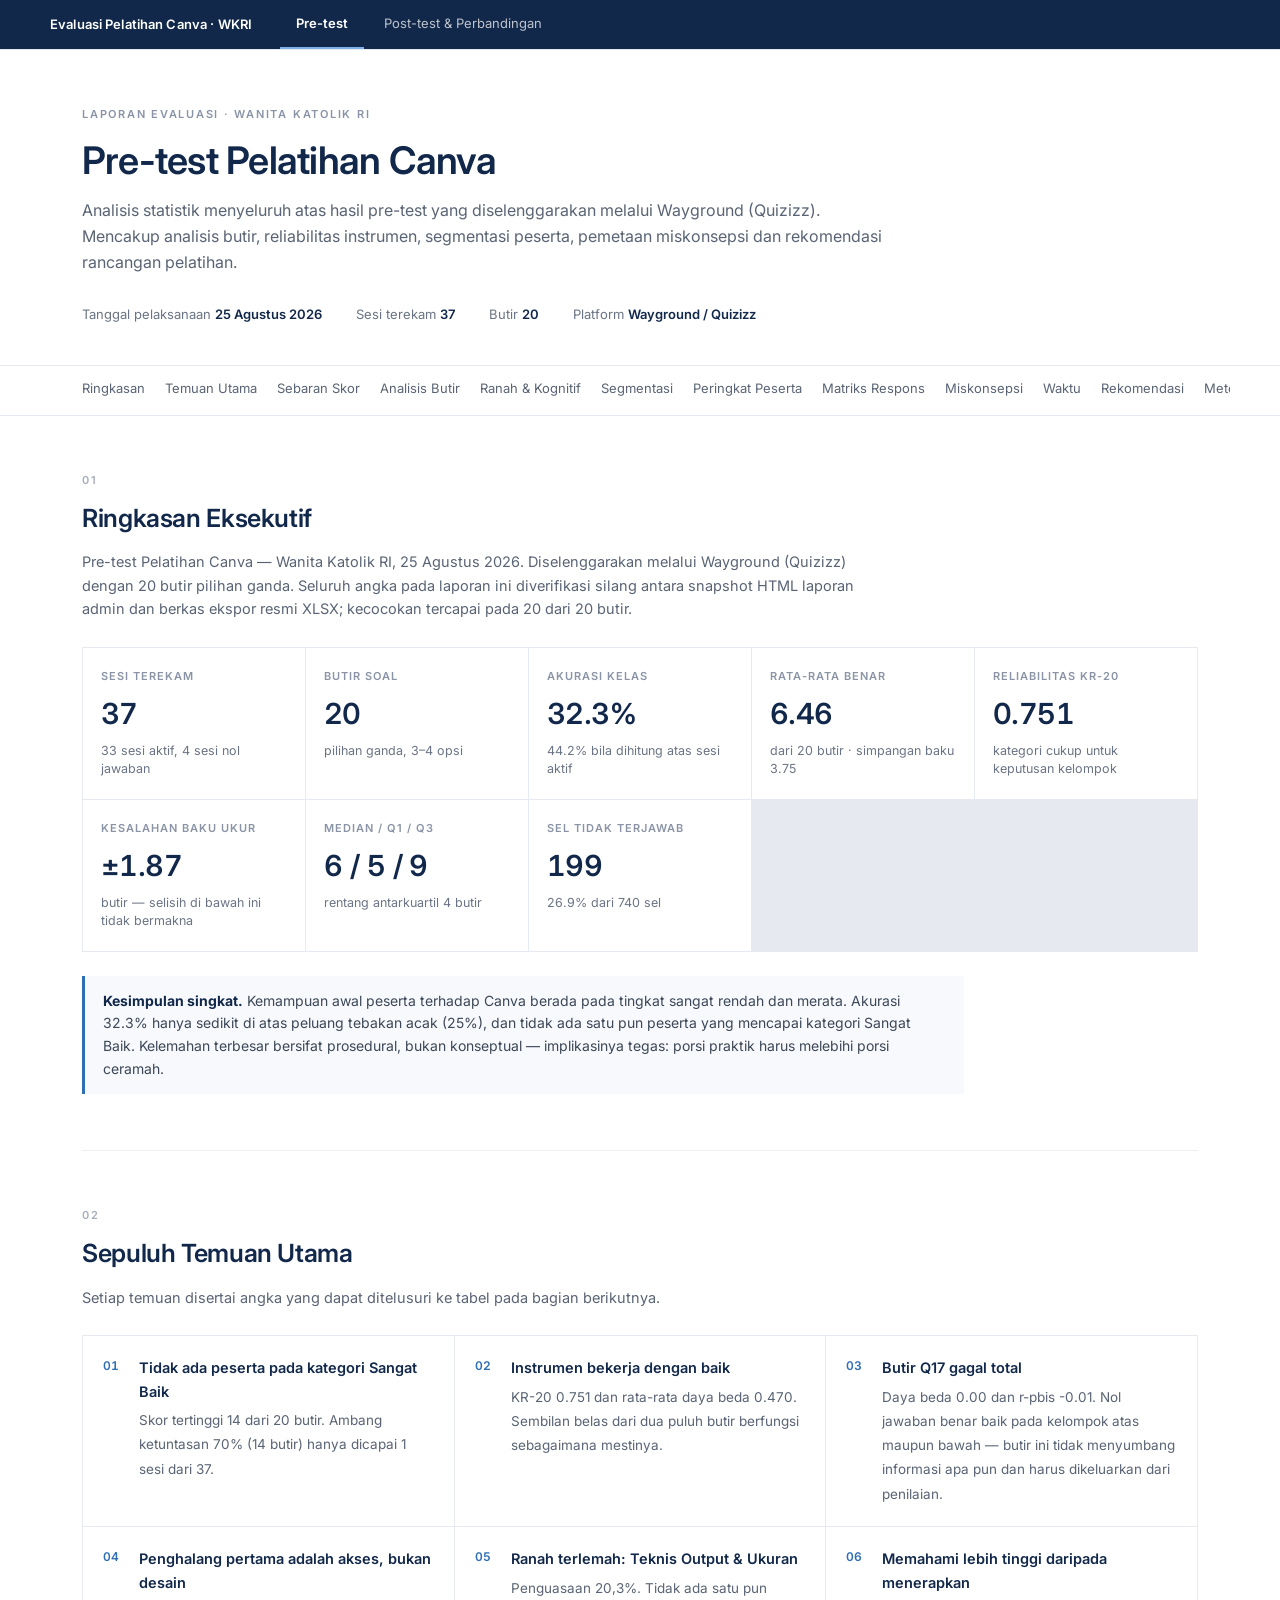
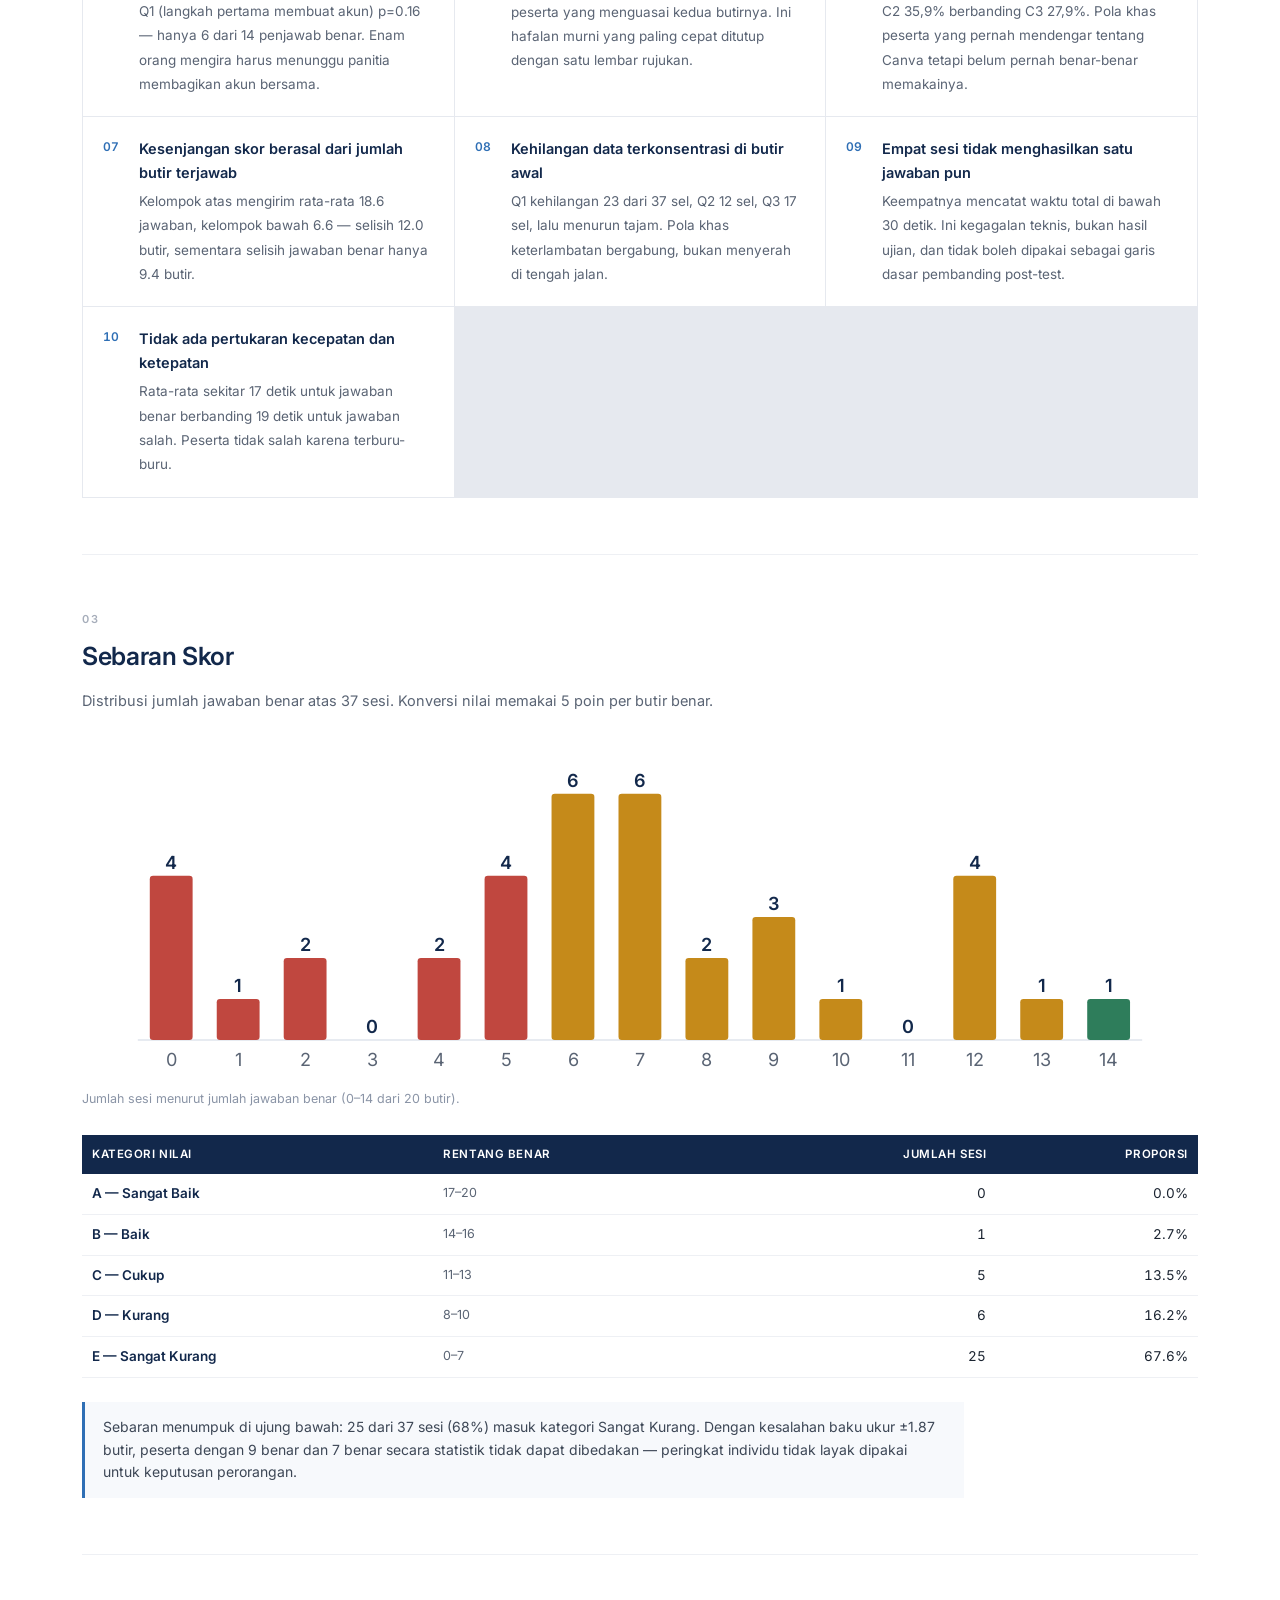
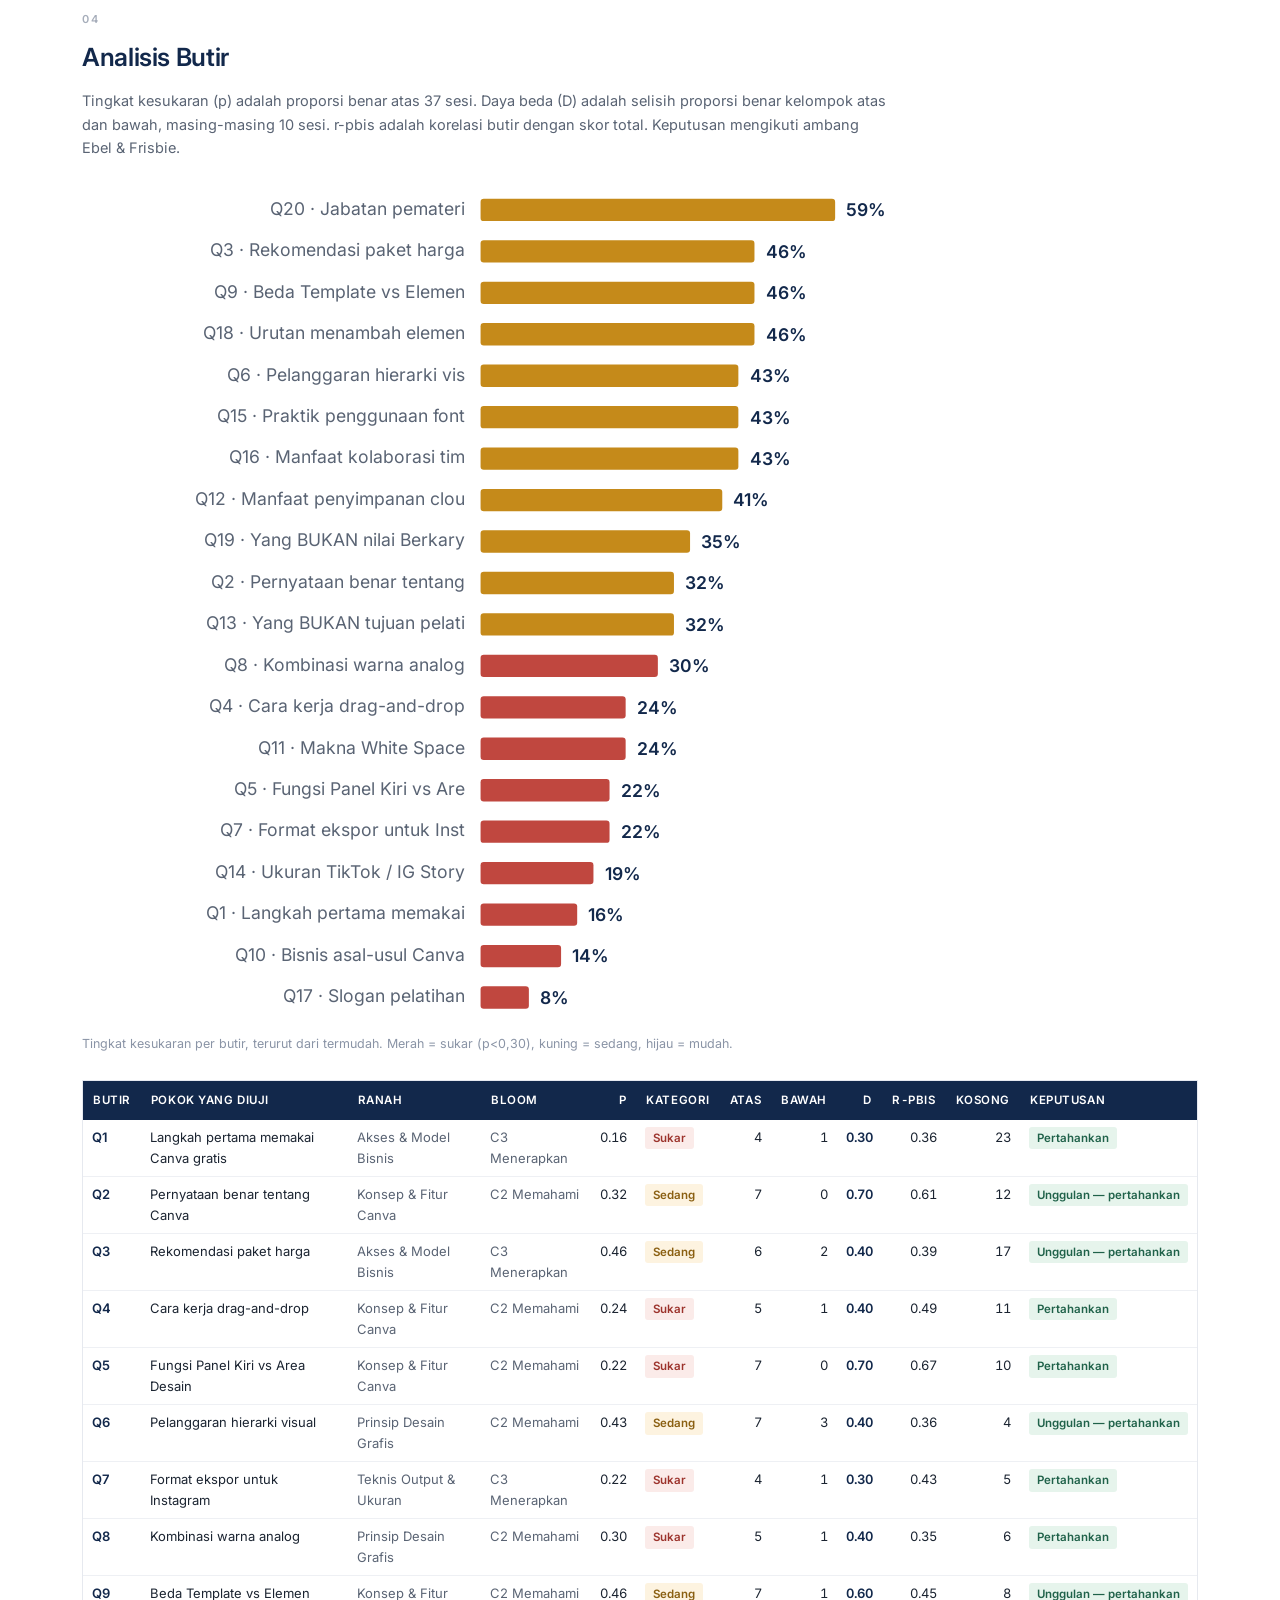
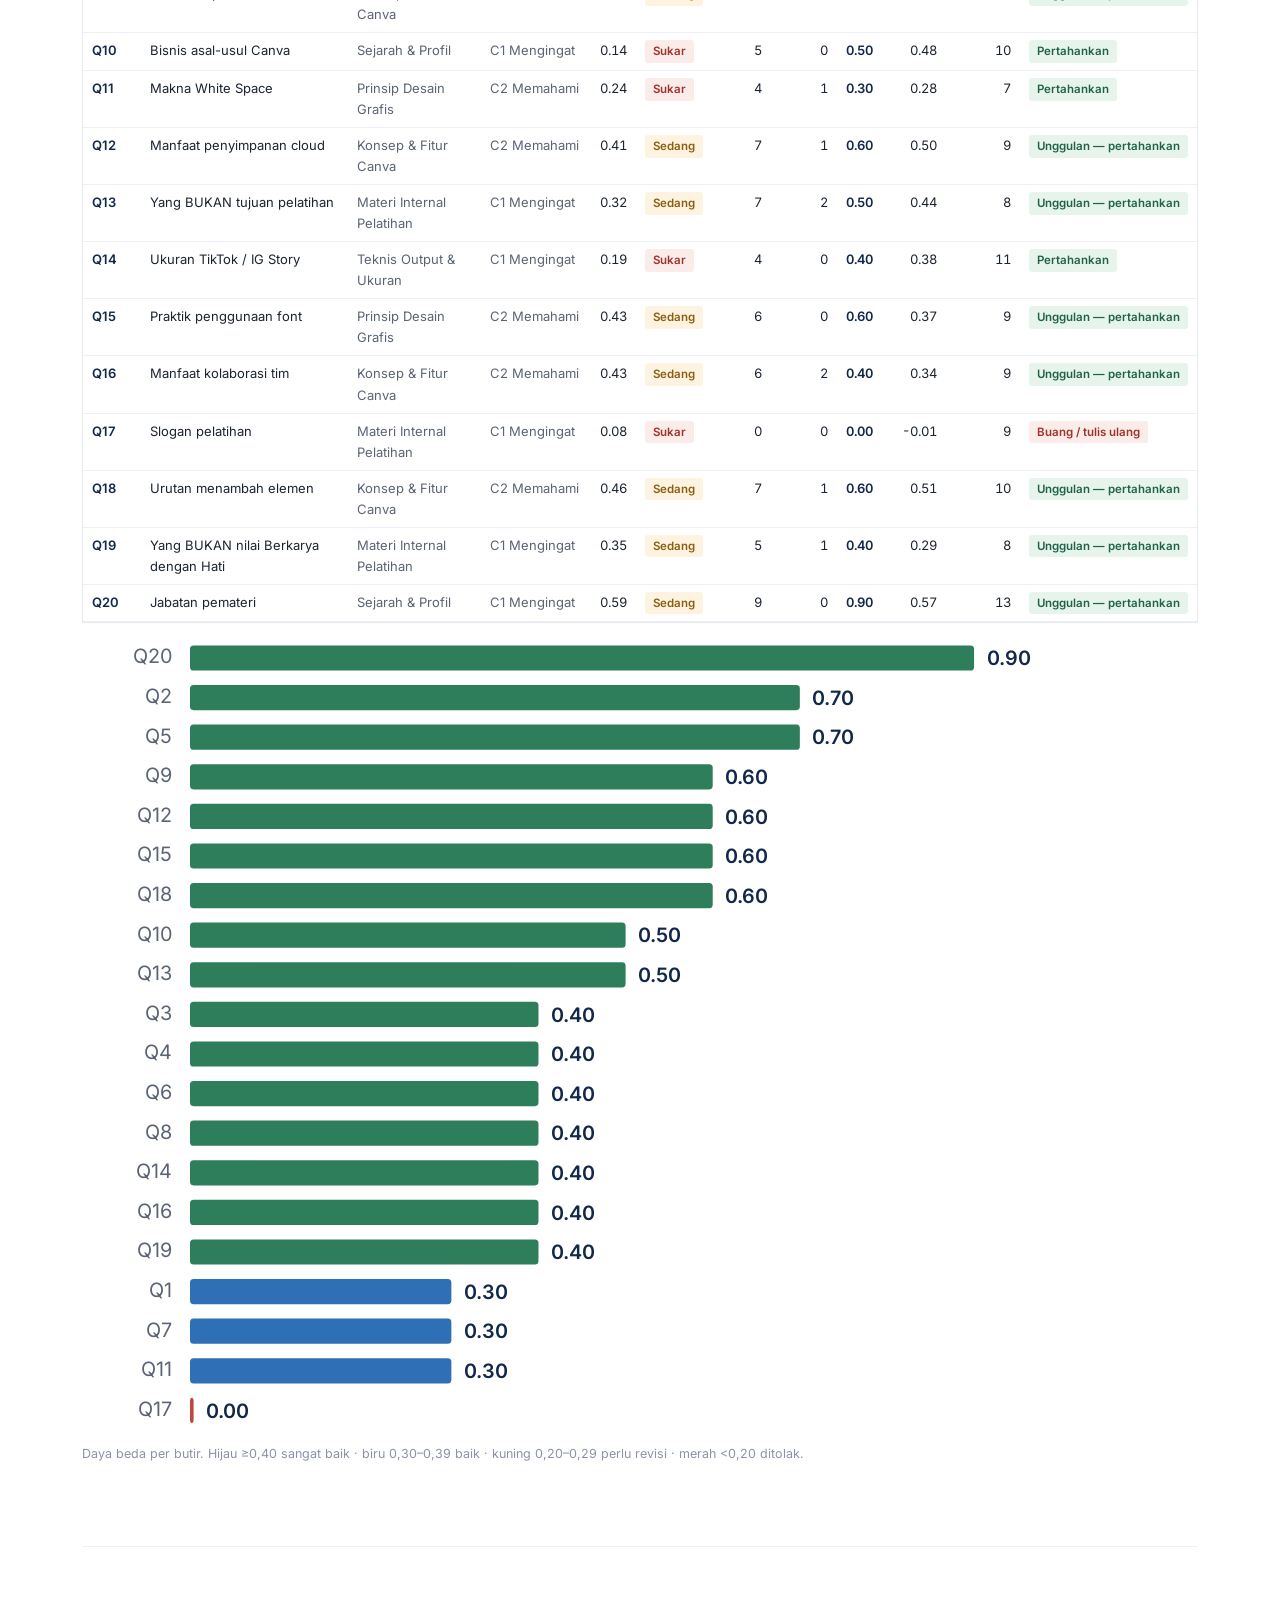
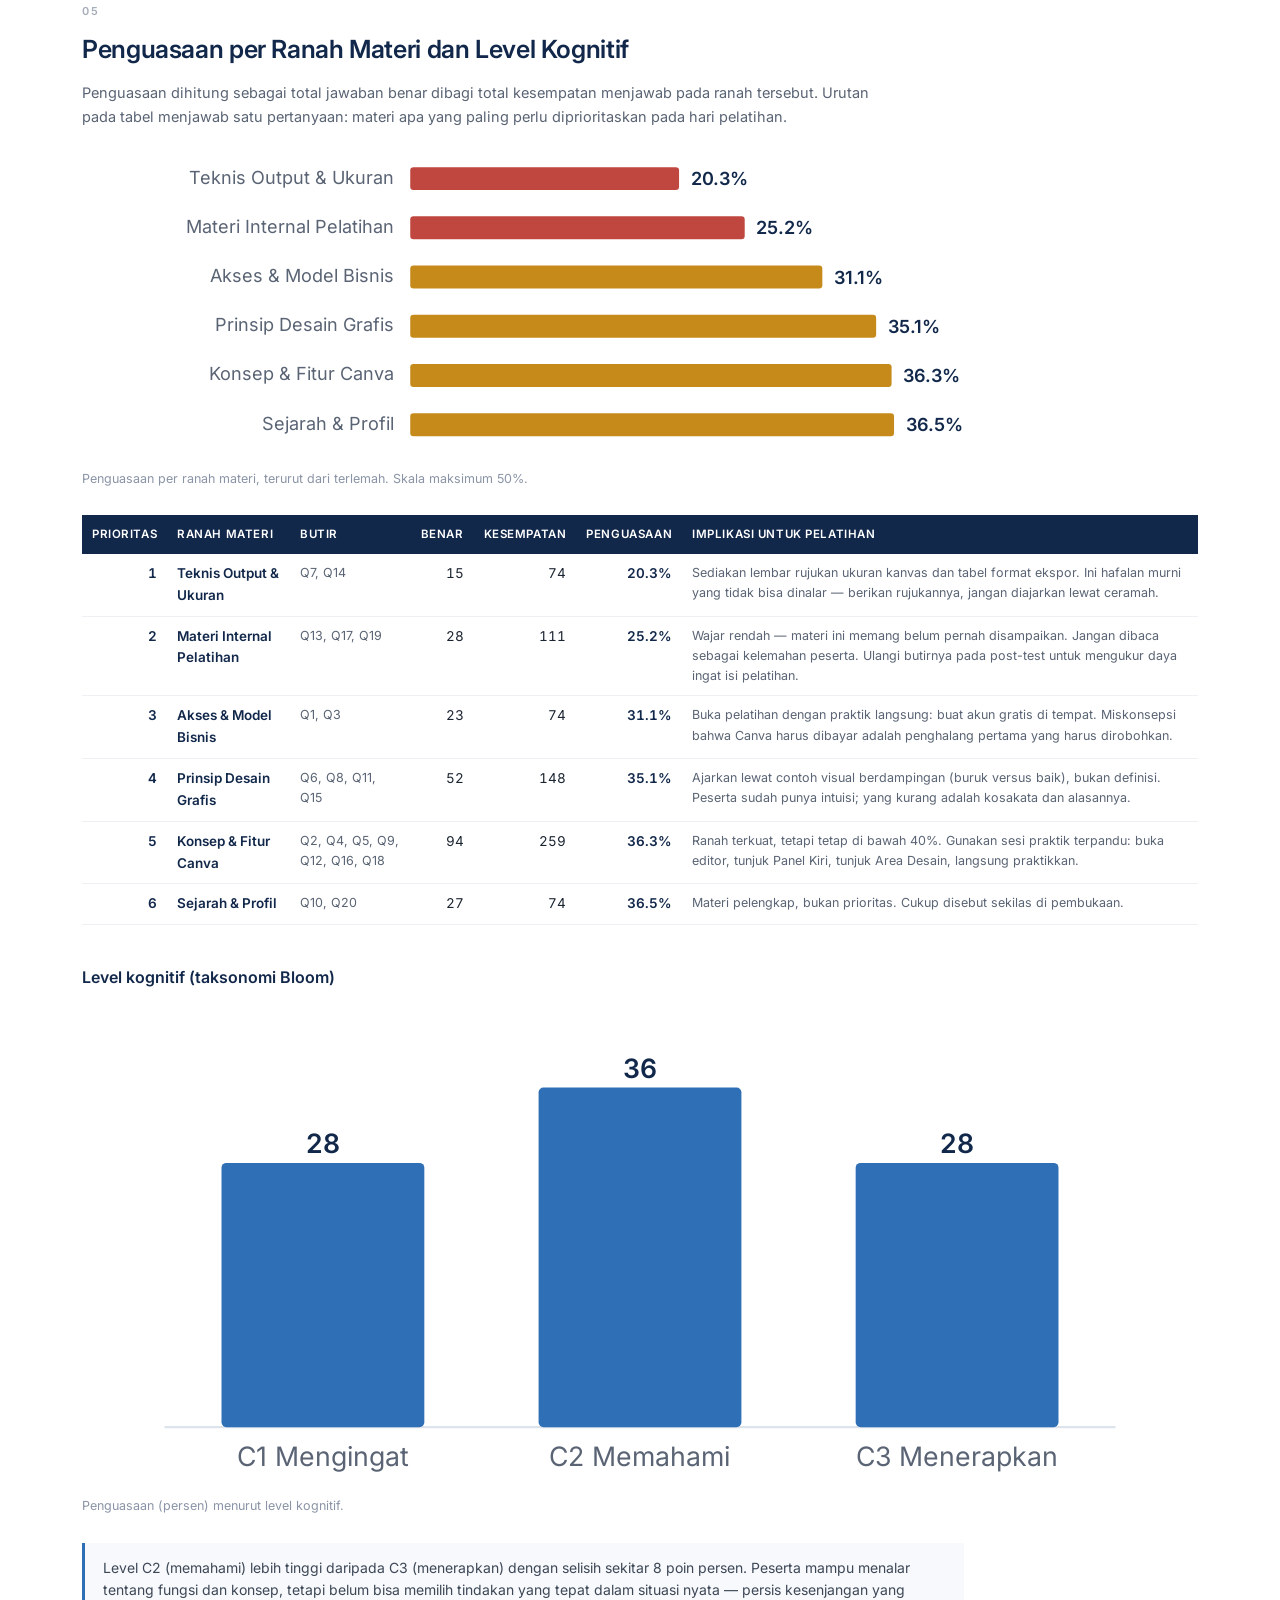
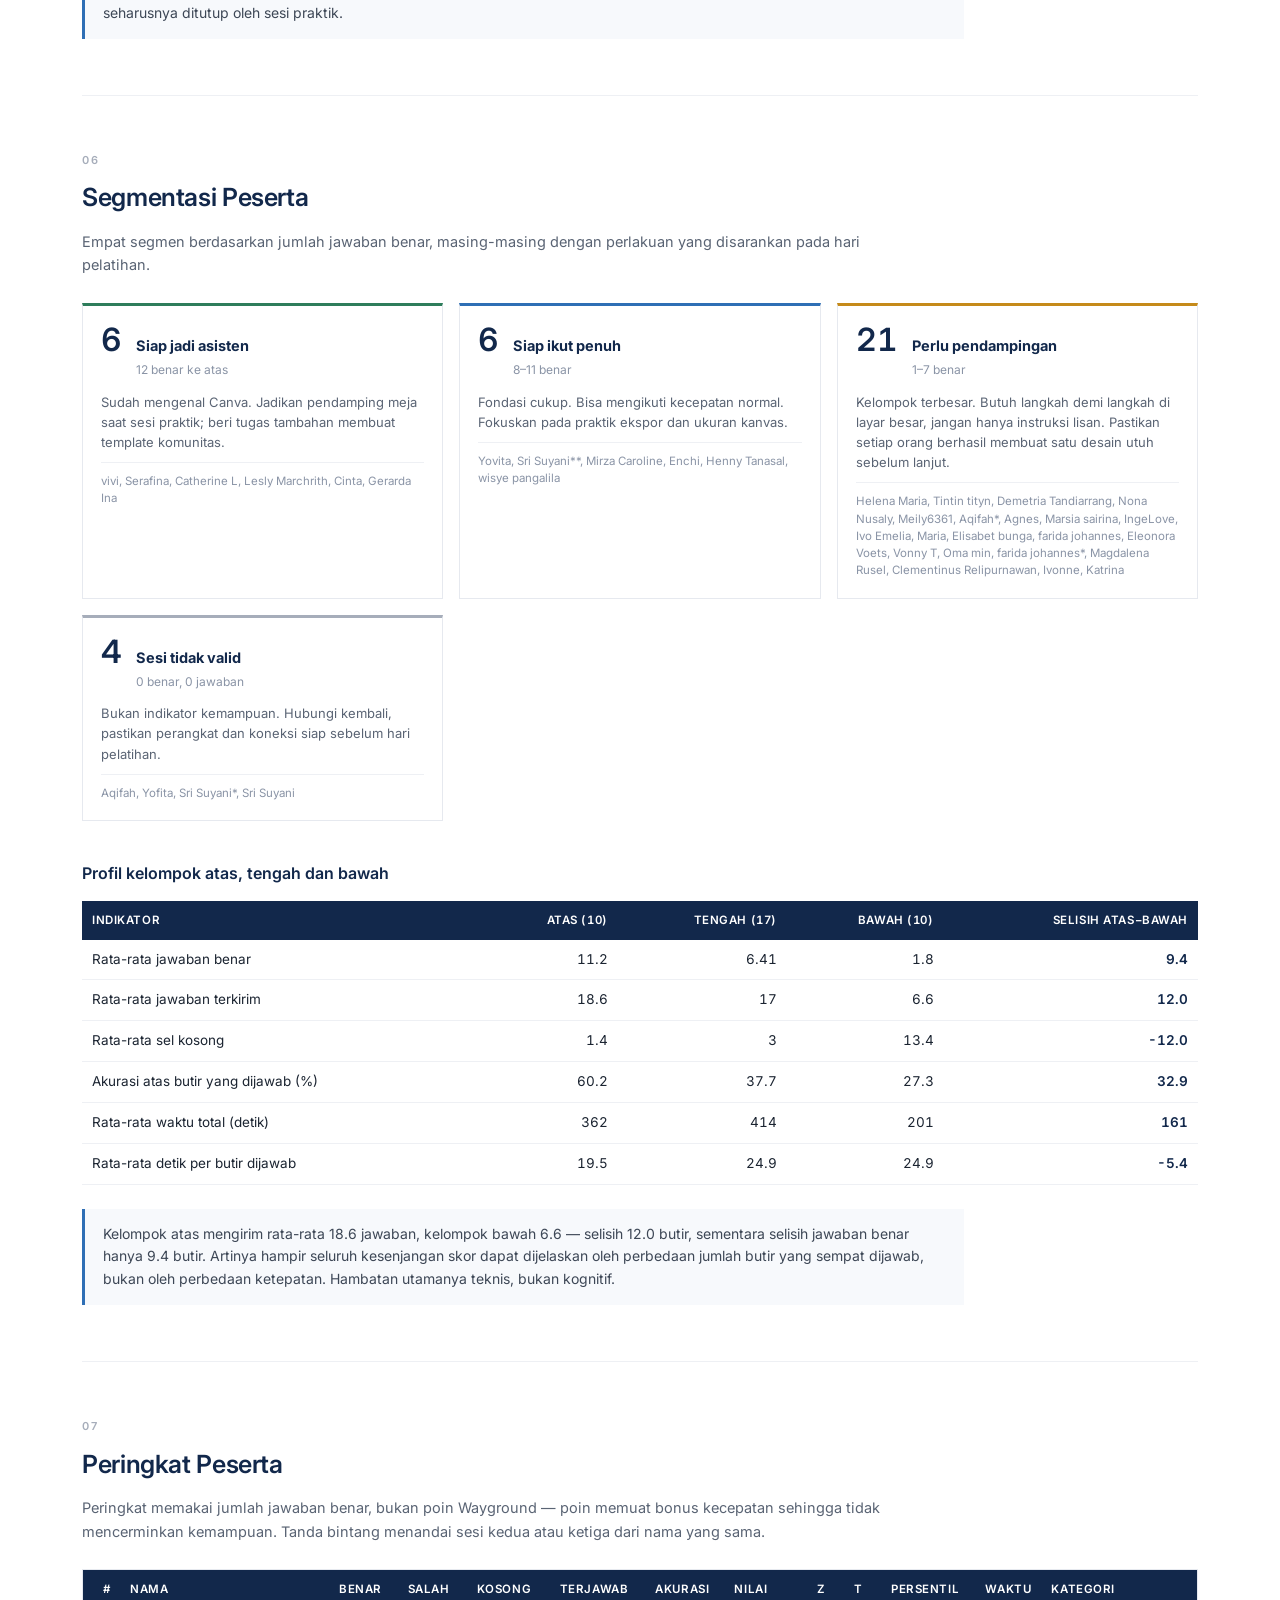
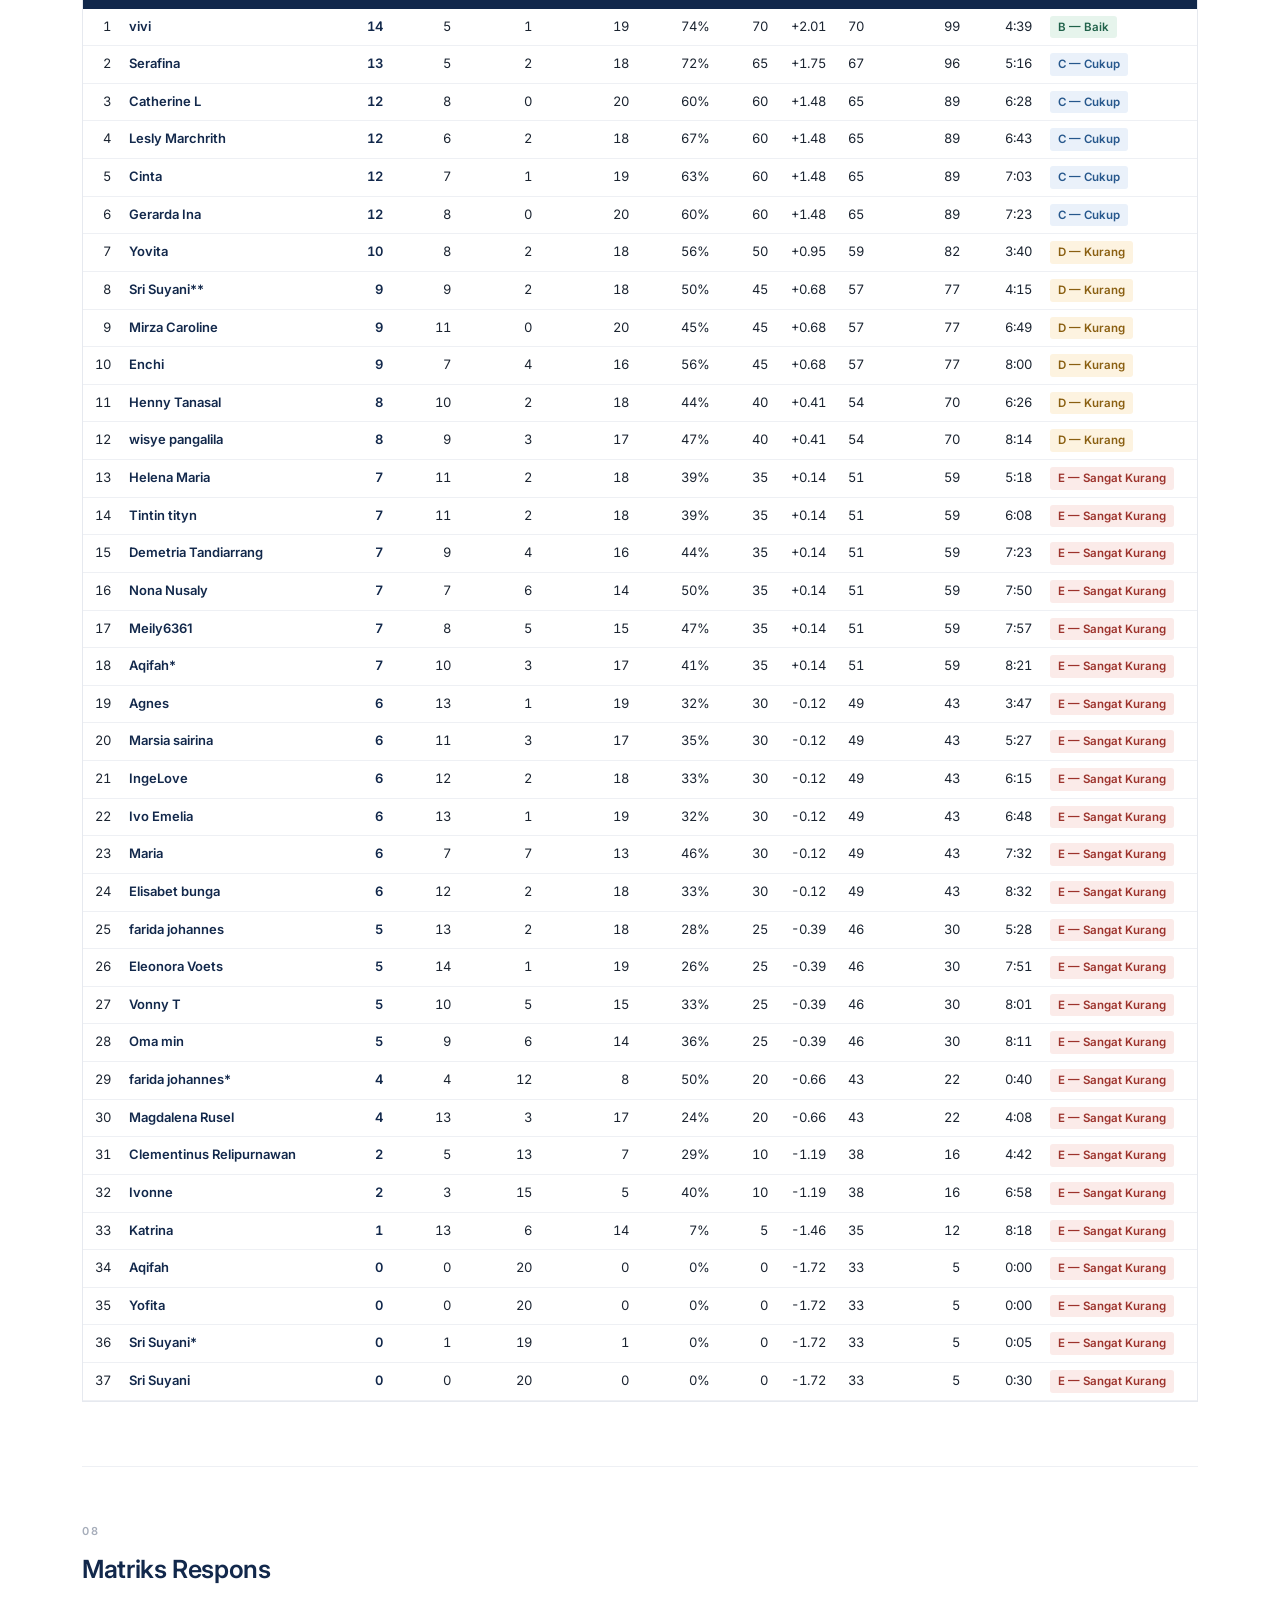
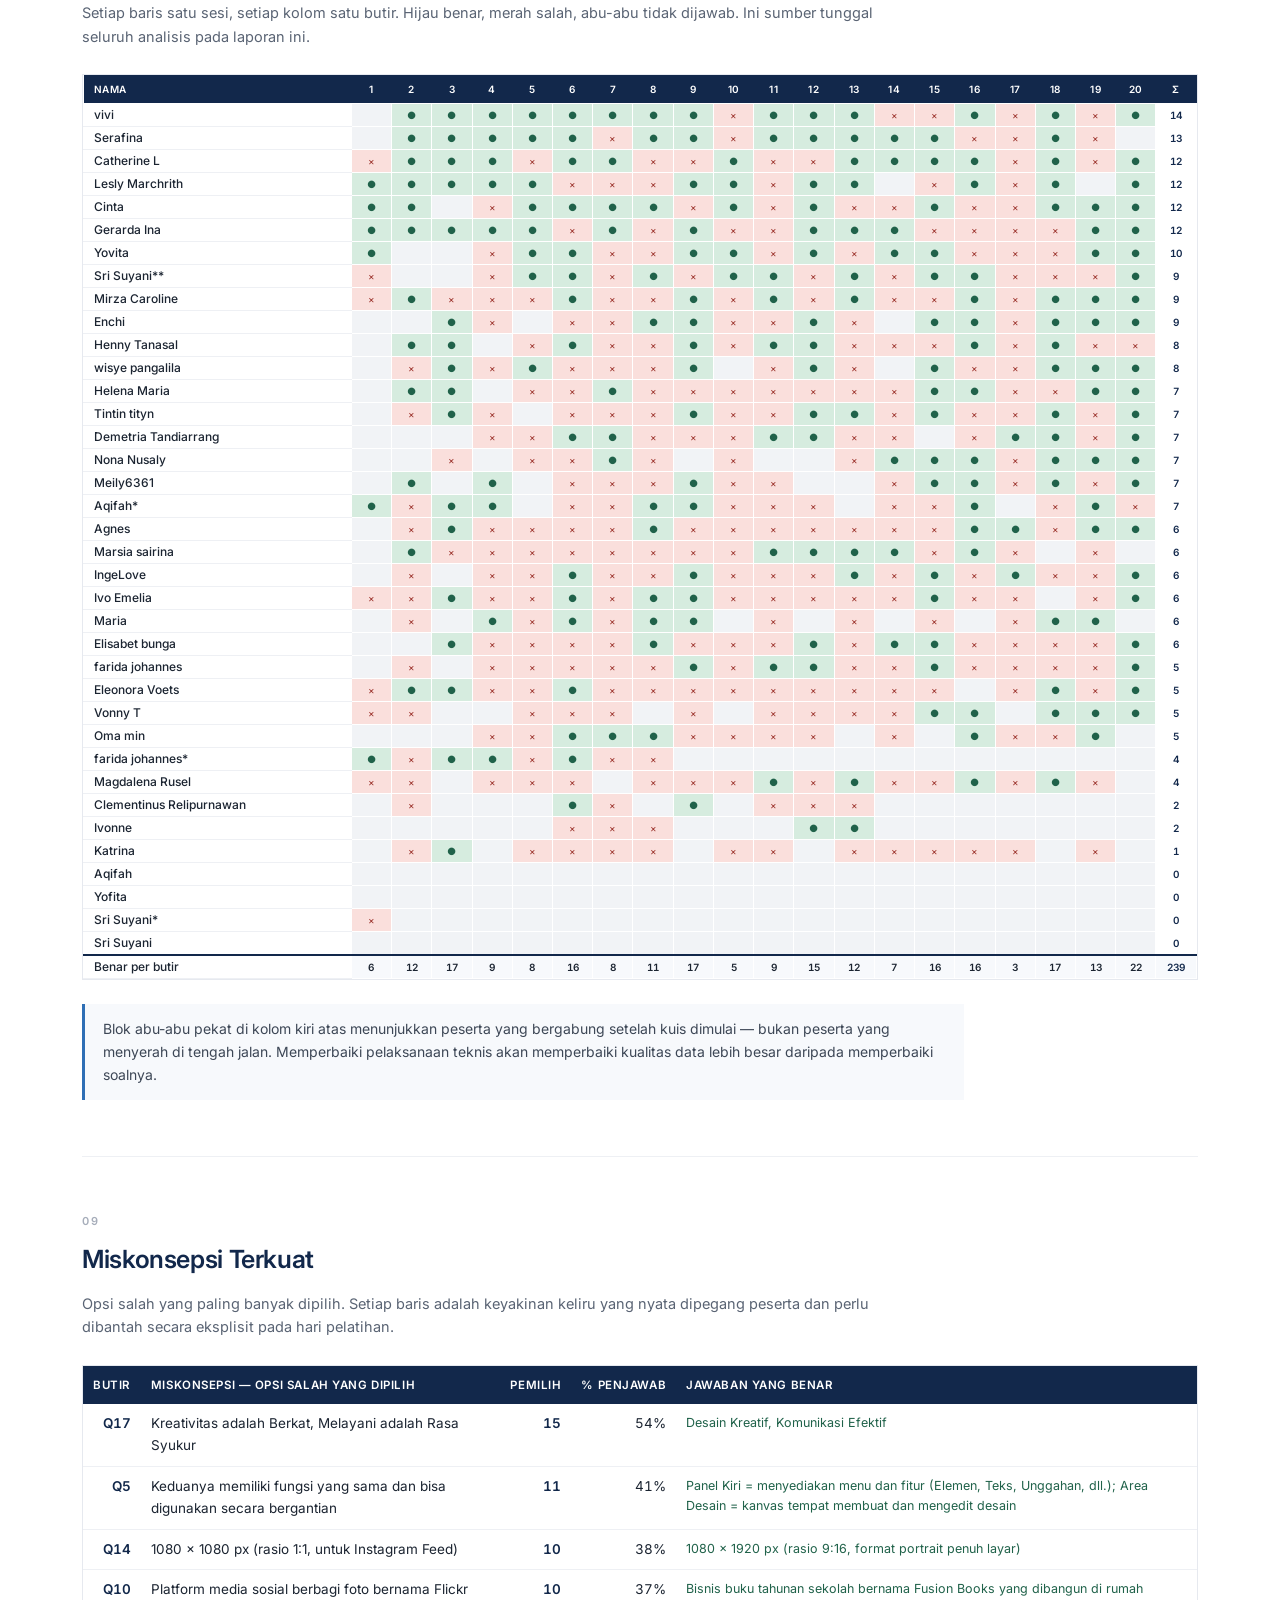
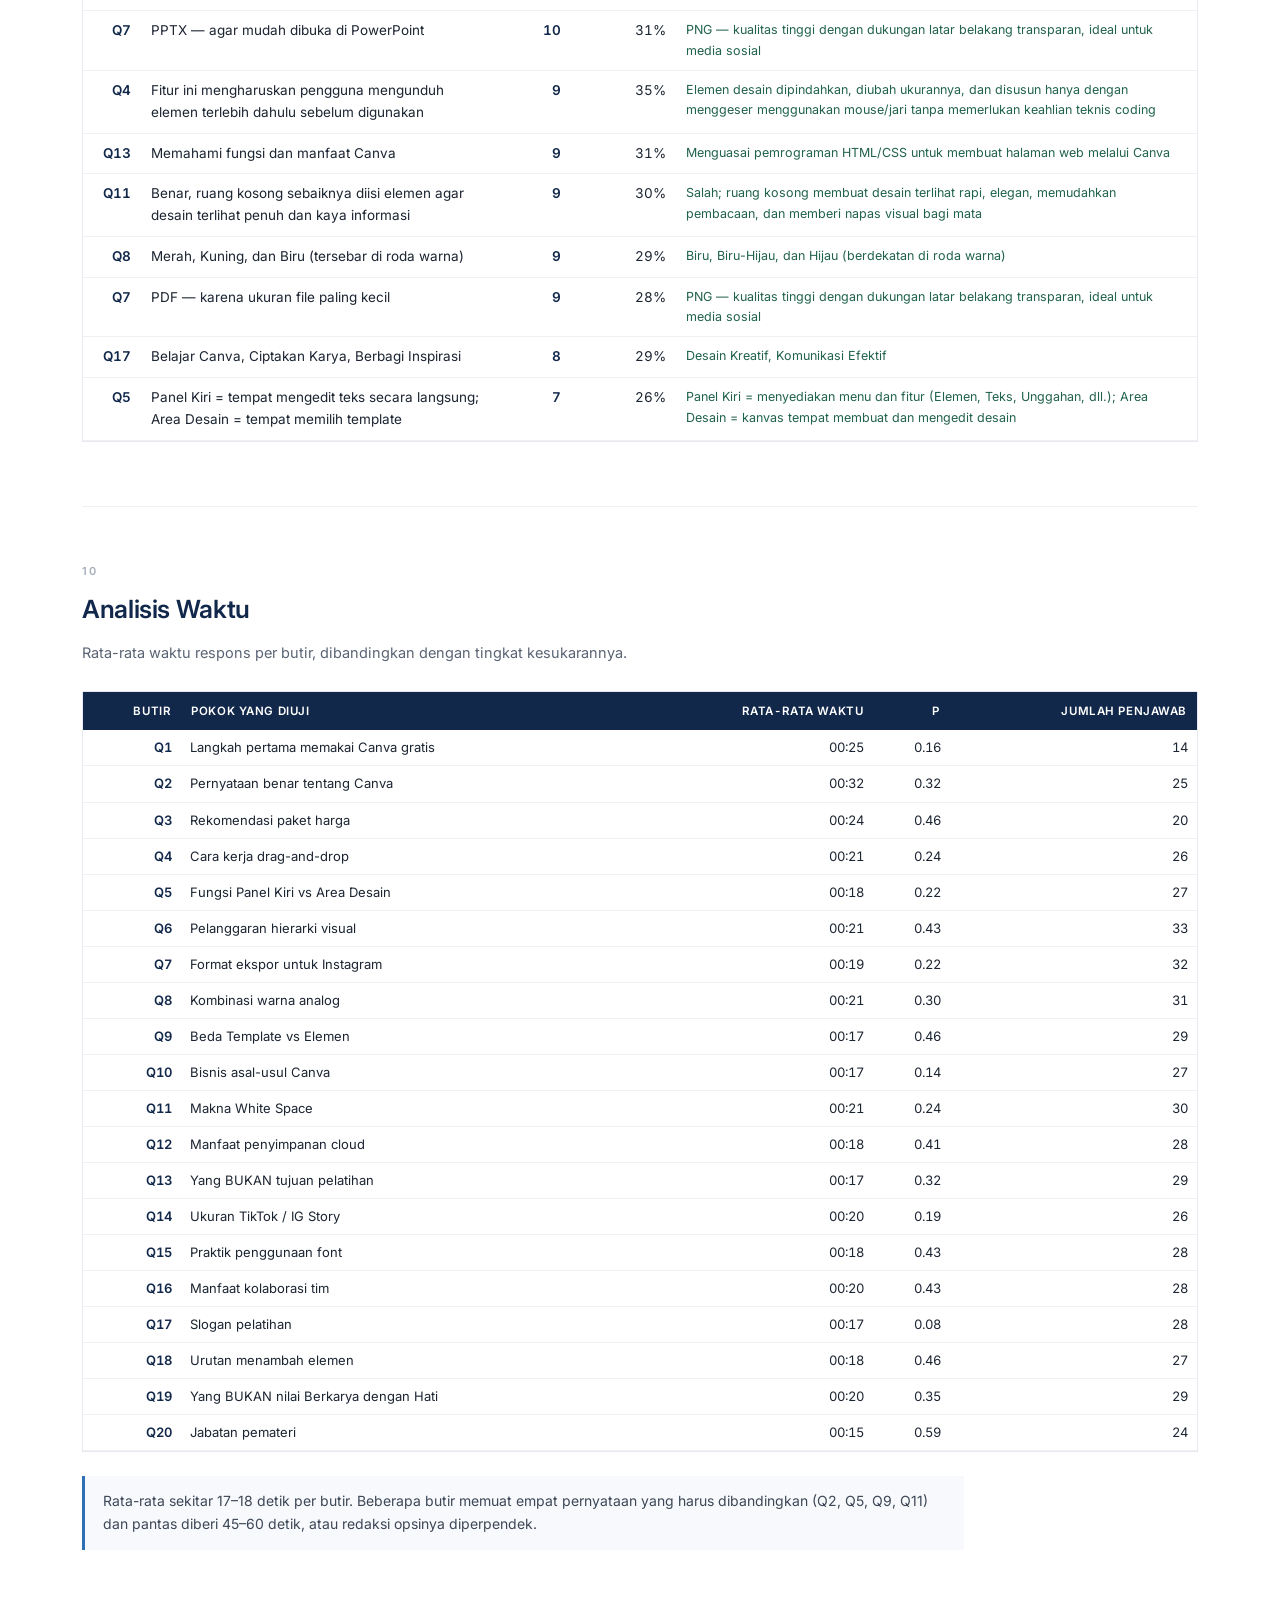
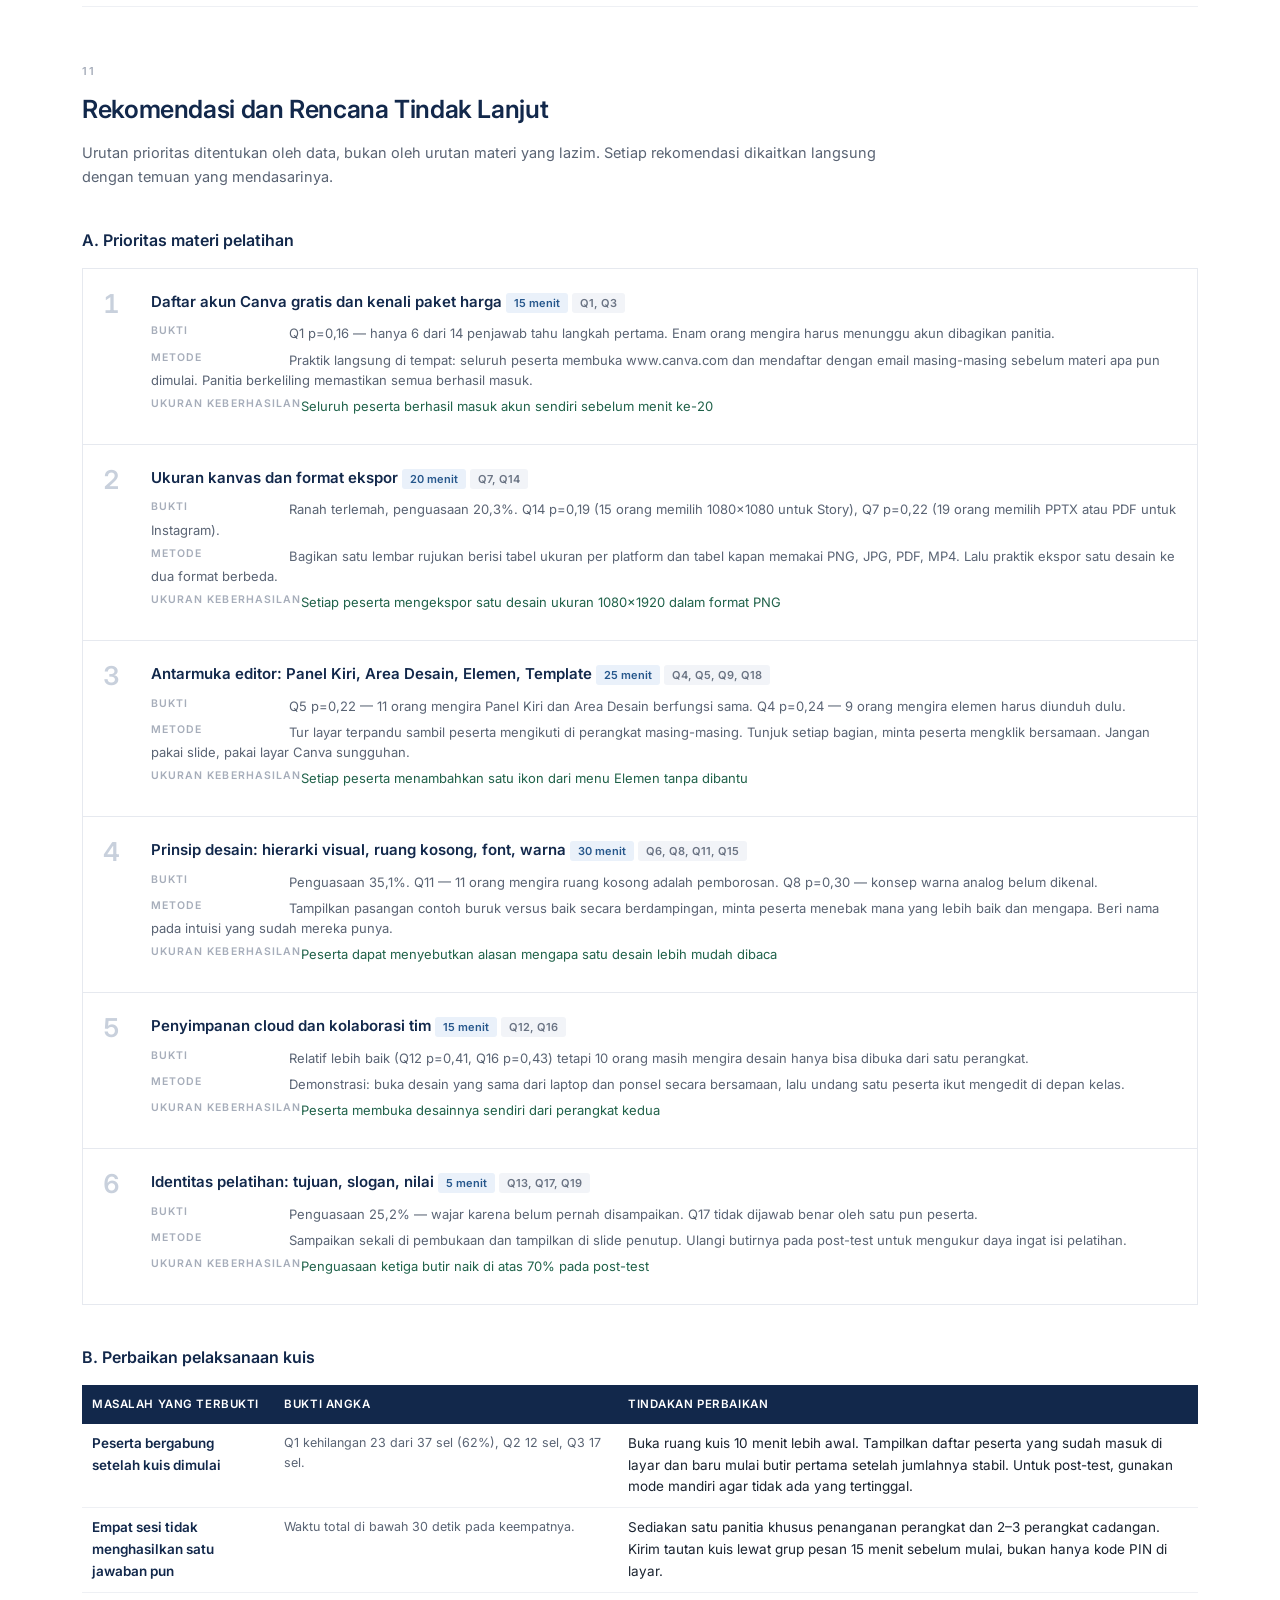
==== commit b593e391: "Tambah analisis post-test dan perbandingan pre-post Post-test 25-28 Agustus 2026 (mode Homework), 15" ====
--- a/index.html
+++ b/index.html
@@ -107,8 +107,23 @@
  .pev span,.pme span,.puk span{display:block;min-width:0;margin-bottom:2px}
 }
 @media print{nav.toc{display:none}section{break-inside:avoid;padding:24px 0}}
+
+.warnbox{border-left-color:#c58a1a;background:#fdfaf3}
+.twocol{display:grid;grid-template-columns:repeat(auto-fit,minmax(320px,1fr));gap:28px;align-items:start}
+ol.ol{margin:0;padding-left:20px;max-width:98ch;counter-reset:none}
+ol.ol li{margin-bottom:10px;font-size:14px;color:#3d4756;line-height:1.62}
+ol.ol strong{color:#12284b}
+.sitenav{border-bottom:1px solid #e6e9ef;background:#12284b}
+.sitenav .wrap{display:flex;gap:4px;align-items:center;padding:0}
+.sitenav a{color:rgba(255,255,255,.72);text-decoration:none;font-size:13px;padding:13px 16px;border-bottom:2px solid transparent}
+.sitenav a:hover{color:#fff}
+.sitenav a.on{color:#fff;border-bottom-color:#7fb0e8;font-weight:600}
+.sitenav .brand{color:#fff;font-weight:600;font-size:13px;padding:13px 16px 13px 0;margin-right:8px;letter-spacing:.01em}
+.dl+.dl{margin-top:12px}
+
 </style>
 </head><body>
+<nav class="sitenav"><div class="wrap"><span class="brand">Evaluasi Pelatihan Canva &middot; WKRI</span><a href="./" class="on">Pre-test</a><a href="post-test.html">Post-test &amp; Perbandingan</a></div></nav>
 <header class="top"><div class="wrap">
 <p class="eyebrow">Laporan Evaluasi &middot; Wanita Katolik RI</p>
 <h1>Pre-test Pelatihan Canva</h1>
@@ -116,7 +131,7 @@
 <div class="meta"><span>Tanggal pelaksanaan <b>25 Agustus 2026</b></span><span>Sesi terekam <b>37</b></span><span>Butir <b>20</b></span><span>Platform <b>Wayground / Quizizz</b></span></div>
 </div></header>
 <nav class="toc"><div class="wrap"><a href="#ringkasan">Ringkasan</a><a href="#temuan">Temuan Utama</a><a href="#sebaran">Sebaran Skor</a><a href="#butir">Analisis Butir</a><a href="#ranah">Ranah &amp; Kognitif</a><a href="#segmen">Segmentasi</a><a href="#peserta">Peringkat Peserta</a><a href="#matriks">Matriks Respons</a><a href="#miskonsepsi">Miskonsepsi</a><a href="#waktu">Waktu</a><a href="#rekomendasi">Rekomendasi</a><a href="#metode">Metodologi</a><a href="#unduh">Unduh</a></div></nav>
-<main class="wrap"><section id="ringkasan"><div class="secno">01</div><h2>Ringkasan Eksekutif</h2><p class="lead">Pre-test Pelatihan Canva — Wanita Katolik RI, 25 Agustus 2026. Diselenggarakan melalui Wayground (Quizizz) dengan 20 butir pilihan ganda. Seluruh angka pada laporan ini diverifikasi silang antara snapshot HTML laporan admin dan berkas ekspor resmi XLSX; kecocokan tercapai pada 20 dari 20 butir.</p><div class="kpis"><div class="kpi"><div class="kl">Sesi terekam</div><div class="kv">37</div><div class="ks">33 sesi aktif, 4 sesi nol jawaban</div></div><div class="kpi"><div class="kl">Butir soal</div><div class="kv">20</div><div class="ks">pilihan ganda, 3–4 opsi</div></div><div class="kpi"><div class="kl">Akurasi kelas</div><div class="kv">32.3%</div><div class="ks">44.2% bila dihitung atas sesi aktif</div></div><div class="kpi"><div class="kl">Rata-rata benar</div><div class="kv">6.46</div><div class="ks">dari 20 butir · simpangan baku 3.75</div></div><div class="kpi"><div class="kl">Reliabilitas KR-20</div><div class="kv">0.751</div><div class="ks">kategori cukup untuk keputusan kelompok</div></div><div class="kpi"><div class="kl">Kesalahan baku ukur</div><div class="kv">±1.87</div><div class="ks">butir — selisih di bawah ini tidak bermakna</div></div><div class="kpi"><div class="kl">Median / Q1 / Q3</div><div class="kv">6 / 5 / 9</div><div class="ks">rentang antarkuartil 4 butir</div></div><div class="kpi"><div class="kl">Sel tidak terjawab</div><div class="kv">199</div><div class="ks">26.9% dari 740 sel</div></div></div><p class="note"><strong>Kesimpulan singkat.</strong> Kemampuan awal peserta terhadap Canva berada pada tingkat sangat rendah dan merata. Akurasi 32.3% hanya sedikit di atas peluang tebakan acak (25%), dan tidak ada satu pun peserta yang mencapai kategori Sangat Baik. Kelemahan terbesar bersifat prosedural, bukan konseptual — implikasinya tegas: porsi praktik harus melebihi porsi ceramah.</p></section><section id="temuan"><div class="secno">02</div><h2>Sepuluh Temuan Utama</h2><p class="lead">Setiap temuan disertai angka yang dapat ditelusuri ke tabel pada bagian berikutnya.</p><ol class="findings"><li><strong>Tidak ada peserta pada kategori Sangat Baik</strong><span>Skor tertinggi 14 dari 20 butir. Ambang ketuntasan 70% (14 butir) hanya dicapai 1 sesi dari 37.</span></li><li><strong>Instrumen bekerja dengan baik</strong><span>KR-20 0.751 dan rata-rata daya beda 0.470. Sembilan belas dari dua puluh butir berfungsi sebagaimana mestinya.</span></li><li><strong>Butir Q17 gagal total</strong><span>Daya beda 0.00 dan r-pbis -0.01. Nol jawaban benar baik pada kelompok atas maupun bawah — butir ini tidak menyumbang informasi apa pun dan harus dikeluarkan dari penilaian.</span></li><li><strong>Penghalang pertama adalah akses, bukan desain</strong><span>Q1 (langkah pertama membuat akun) p=0.16 — hanya 6 dari 14 penjawab benar. Enam orang mengira harus menunggu panitia membagikan akun bersama.</span></li><li><strong>Ranah terlemah: Teknis Output &amp; Ukuran</strong><span>Penguasaan 20,3%. Tidak ada satu pun peserta yang menguasai kedua butirnya. Ini hafalan murni yang paling cepat ditutup dengan satu lembar rujukan.</span></li><li><strong>Memahami lebih tinggi daripada menerapkan</strong><span>C2 35,9% berbanding C3 27,9%. Pola khas peserta yang pernah mendengar tentang Canva tetapi belum pernah benar-benar memakainya.</span></li><li><strong>Kesenjangan skor berasal dari jumlah butir terjawab</strong><span>Kelompok atas mengirim rata-rata 18.6 jawaban, kelompok bawah 6.6 — selisih 12.0 butir, sementara selisih jawaban benar hanya 9.4 butir.</span></li><li><strong>Kehilangan data terkonsentrasi di butir awal</strong><span>Q1 kehilangan 23 dari 37 sel, Q2 12 sel, Q3 17 sel, lalu menurun tajam. Pola khas keterlambatan bergabung, bukan menyerah di tengah jalan.</span></li><li><strong>Empat sesi tidak menghasilkan satu jawaban pun</strong><span>Keempatnya mencatat waktu total di bawah 30 detik. Ini kegagalan teknis, bukan hasil ujian, dan tidak boleh dipakai sebagai garis dasar pembanding post-test.</span></li><li><strong>Tidak ada pertukaran kecepatan dan ketepatan</strong><span>Rata-rata sekitar 17 detik untuk jawaban benar berbanding 19 detik untuk jawaban salah. Peserta tidak salah karena terburu-buru.</span></li></ol></section><section id="sebaran"><div class="secno">03</div><h2>Sebaran Skor</h2><p class="lead">Distribusi jumlah jawaban benar atas 37 sesi. Konversi nilai memakai 5 poin per butir benar.</p><svg class="chart" viewBox="0 0 680 210" role="img"><line x1="34" y1="184" x2="646" y2="184" stroke="#dfe4ec"/><rect x="41.3" y="84.0" width="26.1" height="100.0" rx="2" fill="#c0473f"/><text x="54.4" y="80.0" class="cv" text-anchor="middle">4</text><text x="54.4" y="200" class="cl" text-anchor="middle">0</text><rect x="82.1" y="159.0" width="26.1" height="25.0" rx="2" fill="#c0473f"/><text x="95.2" y="155.0" class="cv" text-anchor="middle">1</text><text x="95.2" y="200" class="cl" text-anchor="middle">1</text><rect x="122.9" y="134.0" width="26.1" height="50.0" rx="2" fill="#c0473f"/><text x="136.0" y="130.0" class="cv" text-anchor="middle">2</text><text x="136.0" y="200" class="cl" text-anchor="middle">2</text><rect x="163.7" y="184.0" width="26.1" height="0.0" rx="2" fill="#c0473f"/><text x="176.8" y="180.0" class="cv" text-anchor="middle">0</text><text x="176.8" y="200" class="cl" text-anchor="middle">3</text><rect x="204.5" y="134.0" width="26.1" height="50.0" rx="2" fill="#c0473f"/><text x="217.6" y="130.0" class="cv" text-anchor="middle">2</text><text x="217.6" y="200" class="cl" text-anchor="middle">4</text><rect x="245.3" y="84.0" width="26.1" height="100.0" rx="2" fill="#c0473f"/><text x="258.4" y="80.0" class="cv" text-anchor="middle">4</text><text x="258.4" y="200" class="cl" text-anchor="middle">5</text><rect x="286.1" y="34.0" width="26.1" height="150.0" rx="2" fill="#c58a1a"/><text x="299.2" y="30.0" class="cv" text-anchor="middle">6</text><text x="299.2" y="200" class="cl" text-anchor="middle">6</text><rect x="326.9" y="34.0" width="26.1" height="150.0" rx="2" fill="#c58a1a"/><text x="340.0" y="30.0" class="cv" text-anchor="middle">6</text><text x="340.0" y="200" class="cl" text-anchor="middle">7</text><rect x="367.7" y="134.0" width="26.1" height="50.0" rx="2" fill="#c58a1a"/><text x="380.8" y="130.0" class="cv" text-anchor="middle">2</text><text x="380.8" y="200" class="cl" text-anchor="middle">8</text><rect x="408.5" y="109.0" width="26.1" height="75.0" rx="2" fill="#c58a1a"/><text x="421.6" y="105.0" class="cv" text-anchor="middle">3</text><text x="421.6" y="200" class="cl" text-anchor="middle">9</text><rect x="449.3" y="159.0" width="26.1" height="25.0" rx="2" fill="#c58a1a"/><text x="462.4" y="155.0" class="cv" text-anchor="middle">1</text><text x="462.4" y="200" class="cl" text-anchor="middle">10</text><rect x="490.1" y="184.0" width="26.1" height="0.0" rx="2" fill="#c58a1a"/><text x="503.2" y="180.0" class="cv" text-anchor="middle">0</text><text x="503.2" y="200" class="cl" text-anchor="middle">11</text><rect x="530.9" y="84.0" width="26.1" height="100.0" rx="2" fill="#c58a1a"/><text x="544.0" y="80.0" class="cv" text-anchor="middle">4</text><text x="544.0" y="200" class="cl" text-anchor="middle">12</text><rect x="571.7" y="159.0" width="26.1" height="25.0" rx="2" fill="#c58a1a"/><text x="584.8" y="155.0" class="cv" text-anchor="middle">1</text><text x="584.8" y="200" class="cl" text-anchor="middle">13</text><rect x="612.5" y="159.0" width="26.1" height="25.0" rx="2" fill="#2e7d5b"/><text x="625.6" y="155.0" class="cv" text-anchor="middle">1</text><text x="625.6" y="200" class="cl" text-anchor="middle">14</text></svg><p class="cap">Jumlah sesi menurut jumlah jawaban benar (0–14 dari 20 butir).</p><table><thead><tr><th>Kategori nilai</th><th>Rentang benar</th><th class="n">Jumlah sesi</th><th class="n">Proporsi</th></tr></thead><tbody><tr><td class="b">A — Sangat Baik</td><td class="s">17–20</td><td class="n">0</td><td class="n">0.0%</td></tr><tr><td class="b">B — Baik</td><td class="s">14–16</td><td class="n">1</td><td class="n">2.7%</td></tr><tr><td class="b">C — Cukup</td><td class="s">11–13</td><td class="n">5</td><td class="n">13.5%</td></tr><tr><td class="b">D — Kurang</td><td class="s">8–10</td><td class="n">6</td><td class="n">16.2%</td></tr><tr><td class="b">E — Sangat Kurang</td><td class="s">0–7</td><td class="n">25</td><td class="n">67.6%</td></tr></tbody></table><p class="note">Sebaran menumpuk di ujung bawah: 25 dari 37 sesi (68%) masuk kategori Sangat Kurang. Dengan kesalahan baku ukur ±1.87 butir, peserta dengan 9 benar dan 7 benar secara statistik tidak dapat dibedakan — peringkat individu tidak layak dipakai untuk keputusan perorangan.</p></section><section id="butir"><div class="secno">04</div><h2>Analisis Butir</h2><p class="lead">Tingkat kesukaran (p) adalah proporsi benar atas 37 sesi. Daya beda (D) adalah selisih proporsi benar kelompok atas dan bawah, masing-masing 10 sesi. r-pbis adalah korelasi butir dengan skor total. Keputusan mengikuti ambang Ebel &amp; Frisbie.</p><svg class="chart" viewBox="0 0 700 528" role="img"><text x="240" y="18" class="cl" text-anchor="end">Q20 · Jabatan pemateri</text><rect x="250" y="8" width="222.4" height="14" rx="2" fill="#c58a1a"/><text x="479.4" y="19" class="cv">59%</text><text x="240" y="44" class="cl" text-anchor="end">Q3 · Rekomendasi paket harga</text><rect x="250" y="34" width="171.8" height="14" rx="2" fill="#c58a1a"/><text x="428.8" y="45" class="cv">46%</text><text x="240" y="70" class="cl" text-anchor="end">Q9 · Beda Template vs Elemen</text><rect x="250" y="60" width="171.8" height="14" rx="2" fill="#c58a1a"/><text x="428.8" y="71" class="cv">46%</text><text x="240" y="96" class="cl" text-anchor="end">Q18 · Urutan menambah elemen</text><rect x="250" y="86" width="171.8" height="14" rx="2" fill="#c58a1a"/><text x="428.8" y="97" class="cv">46%</text><text x="240" y="122" class="cl" text-anchor="end">Q6 · Pelanggaran hierarki vis</text><rect x="250" y="112" width="161.7" height="14" rx="2" fill="#c58a1a"/><text x="418.7" y="123" class="cv">43%</text><text x="240" y="148" class="cl" text-anchor="end">Q15 · Praktik penggunaan font</text><rect x="250" y="138" width="161.7" height="14" rx="2" fill="#c58a1a"/><text x="418.7" y="149" class="cv">43%</text><text x="240" y="174" class="cl" text-anchor="end">Q16 · Manfaat kolaborasi tim</text><rect x="250" y="164" width="161.7" height="14" rx="2" fill="#c58a1a"/><text x="418.7" y="175" class="cv">43%</text><text x="240" y="200" class="cl" text-anchor="end">Q12 · Manfaat penyimpanan clou</text><rect x="250" y="190" width="151.6" height="14" rx="2" fill="#c58a1a"/><text x="408.6" y="201" class="cv">41%</text><text x="240" y="226" class="cl" text-anchor="end">Q19 · Yang BUKAN nilai Berkary</text><rect x="250" y="216" width="131.4" height="14" rx="2" fill="#c58a1a"/><text x="388.4" y="227" class="cv">35%</text><text x="240" y="252" class="cl" text-anchor="end">Q2 · Pernyataan benar tentang</text><rect x="250" y="242" width="121.3" height="14" rx="2" fill="#c58a1a"/><text x="378.3" y="253" class="cv">32%</text><text x="240" y="278" class="cl" text-anchor="end">Q13 · Yang BUKAN tujuan pelati</text><rect x="250" y="268" width="121.3" height="14" rx="2" fill="#c58a1a"/><text x="378.3" y="279" class="cv">32%</text><text x="240" y="304" class="cl" text-anchor="end">Q8 · Kombinasi warna analog</text><rect x="250" y="294" width="111.2" height="14" rx="2" fill="#c0473f"/><text x="368.2" y="305" class="cv">30%</text><text x="240" y="330" class="cl" text-anchor="end">Q4 · Cara kerja drag-and-drop</text><rect x="250" y="320" width="91.0" height="14" rx="2" fill="#c0473f"/><text x="348.0" y="331" class="cv">24%</text><text x="240" y="356" class="cl" text-anchor="end">Q11 · Makna White Space</text><rect x="250" y="346" width="91.0" height="14" rx="2" fill="#c0473f"/><text x="348.0" y="357" class="cv">24%</text><text x="240" y="382" class="cl" text-anchor="end">Q5 · Fungsi Panel Kiri vs Are</text><rect x="250" y="372" width="80.9" height="14" rx="2" fill="#c0473f"/><text x="337.9" y="383" class="cv">22%</text><text x="240" y="408" class="cl" text-anchor="end">Q7 · Format ekspor untuk Inst</text><rect x="250" y="398" width="80.9" height="14" rx="2" fill="#c0473f"/><text x="337.9" y="409" class="cv">22%</text><text x="240" y="434" class="cl" text-anchor="end">Q14 · Ukuran TikTok / IG Story</text><rect x="250" y="424" width="70.8" height="14" rx="2" fill="#c0473f"/><text x="327.8" y="435" class="cv">19%</text><text x="240" y="460" class="cl" text-anchor="end">Q1 · Langkah pertama memakai </text><rect x="250" y="450" width="60.6" height="14" rx="2" fill="#c0473f"/><text x="317.6" y="461" class="cv">16%</text><text x="240" y="486" class="cl" text-anchor="end">Q10 · Bisnis asal-usul Canva</text><rect x="250" y="476" width="50.5" height="14" rx="2" fill="#c0473f"/><text x="307.5" y="487" class="cv">14%</text><text x="240" y="512" class="cl" text-anchor="end">Q17 · Slogan pelatihan</text><rect x="250" y="502" width="30.3" height="14" rx="2" fill="#c0473f"/><text x="287.3" y="513" class="cv">8%</text></svg><p class="cap">Tingkat kesukaran per butir, terurut dari termudah. Merah = sukar (p&lt;0,30), kuning = sedang, hijau = mudah.</p><div class="scroll"><table class="dense"><thead><tr><th>Butir</th><th>Pokok yang diuji</th><th>Ranah</th><th>Bloom</th><th class="n">p</th><th>Kategori</th><th class="n">Atas</th><th class="n">Bawah</th><th class="n">D</th><th class="n">r-pbis</th><th class="n">Kosong</th><th>Keputusan</th></tr></thead><tbody><tr><td class="b">Q1</td><td>Langkah pertama memakai Canva gratis</td><td class="s">Akses &amp; Model Bisnis</td><td class="s">C3 Menerapkan</td><td class="n">0.16</td><td><span class="tag bad">Sukar</span></td><td class="n">4</td><td class="n">1</td><td class="n b">0.30</td><td class="n">0.36</td><td class="n">23</td><td><span class="tag good">Pertahankan</span></td></tr><tr><td class="b">Q2</td><td>Pernyataan benar tentang Canva</td><td class="s">Konsep &amp; Fitur Canva</td><td class="s">C2 Memahami</td><td class="n">0.32</td><td><span class="tag warn">Sedang</span></td><td class="n">7</td><td class="n">0</td><td class="n b">0.70</td><td class="n">0.61</td><td class="n">12</td><td><span class="tag good">Unggulan — pertahankan</span></td></tr><tr><td class="b">Q3</td><td>Rekomendasi paket harga</td><td class="s">Akses &amp; Model Bisnis</td><td class="s">C3 Menerapkan</td><td class="n">0.46</td><td><span class="tag warn">Sedang</span></td><td class="n">6</td><td class="n">2</td><td class="n b">0.40</td><td class="n">0.39</td><td class="n">17</td><td><span class="tag good">Unggulan — pertahankan</span></td></tr><tr><td class="b">Q4</td><td>Cara kerja drag-and-drop</td><td class="s">Konsep &amp; Fitur Canva</td><td class="s">C2 Memahami</td><td class="n">0.24</td><td><span class="tag bad">Sukar</span></td><td class="n">5</td><td class="n">1</td><td class="n b">0.40</td><td class="n">0.49</td><td class="n">11</td><td><span class="tag good">Pertahankan</span></td></tr><tr><td class="b">Q5</td><td>Fungsi Panel Kiri vs Area Desain</td><td class="s">Konsep &amp; Fitur Canva</td><td class="s">C2 Memahami</td><td class="n">0.22</td><td><span class="tag bad">Sukar</span></td><td class="n">7</td><td class="n">0</td><td class="n b">0.70</td><td class="n">0.67</td><td class="n">10</td><td><span class="tag good">Pertahankan</span></td></tr><tr><td class="b">Q6</td><td>Pelanggaran hierarki visual</td><td class="s">Prinsip Desain Grafis</td><td class="s">C2 Memahami</td><td class="n">0.43</td><td><span class="tag warn">Sedang</span></td><td class="n">7</td><td class="n">3</td><td class="n b">0.40</td><td class="n">0.36</td><td class="n">4</td><td><span class="tag good">Unggulan — pertahankan</span></td></tr><tr><td class="b">Q7</td><td>Format ekspor untuk Instagram</td><td class="s">Teknis Output &amp; Ukuran</td><td class="s">C3 Menerapkan</td><td class="n">0.22</td><td><span class="tag bad">Sukar</span></td><td class="n">4</td><td class="n">1</td><td class="n b">0.30</td><td class="n">0.43</td><td class="n">5</td><td><span class="tag good">Pertahankan</span></td></tr><tr><td class="b">Q8</td><td>Kombinasi warna analog</td><td class="s">Prinsip Desain Grafis</td><td class="s">C2 Memahami</td><td class="n">0.30</td><td><span class="tag bad">Sukar</span></td><td class="n">5</td><td class="n">1</td><td class="n b">0.40</td><td class="n">0.35</td><td class="n">6</td><td><span class="tag good">Pertahankan</span></td></tr><tr><td class="b">Q9</td><td>Beda Template vs Elemen</td><td class="s">Konsep &amp; Fitur Canva</td><td class="s">C2 Memahami</td><td class="n">0.46</td><td><span class="tag warn">Sedang</span></td><td class="n">7</td><td class="n">1</td><td class="n b">0.60</td><td class="n">0.45</td><td class="n">8</td><td><span class="tag good">Unggulan — pertahankan</span></td></tr><tr><td class="b">Q10</td><td>Bisnis asal-usul Canva</td><td class="s">Sejarah &amp; Profil</td><td class="s">C1 Mengingat</td><td class="n">0.14</td><td><span class="tag bad">Sukar</span></td><td class="n">5</td><td class="n">0</td><td class="n b">0.50</td><td class="n">0.48</td><td class="n">10</td><td><span class="tag good">Pertahankan</span></td></tr><tr><td class="b">Q11</td><td>Makna White Space</td><td class="s">Prinsip Desain Grafis</td><td class="s">C2 Memahami</td><td class="n">0.24</td><td><span class="tag bad">Sukar</span></td><td class="n">4</td><td class="n">1</td><td class="n b">0.30</td><td class="n">0.28</td><td class="n">7</td><td><span class="tag good">Pertahankan</span></td></tr><tr><td class="b">Q12</td><td>Manfaat penyimpanan cloud</td><td class="s">Konsep &amp; Fitur Canva</td><td class="s">C2 Memahami</td><td class="n">0.41</td><td><span class="tag warn">Sedang</span></td><td class="n">7</td><td class="n">1</td><td class="n b">0.60</td><td class="n">0.50</td><td class="n">9</td><td><span class="tag good">Unggulan — pertahankan</span></td></tr><tr><td class="b">Q13</td><td>Yang BUKAN tujuan pelatihan</td><td class="s">Materi Internal Pelatihan</td><td class="s">C1 Mengingat</td><td class="n">0.32</td><td><span class="tag warn">Sedang</span></td><td class="n">7</td><td class="n">2</td><td class="n b">0.50</td><td class="n">0.44</td><td class="n">8</td><td><span class="tag good">Unggulan — pertahankan</span></td></tr><tr><td class="b">Q14</td><td>Ukuran TikTok / IG Story</td><td class="s">Teknis Output &amp; Ukuran</td><td class="s">C1 Mengingat</td><td class="n">0.19</td><td><span class="tag bad">Sukar</span></td><td class="n">4</td><td class="n">0</td><td class="n b">0.40</td><td class="n">0.38</td><td class="n">11</td><td><span class="tag good">Pertahankan</span></td></tr><tr><td class="b">Q15</td><td>Praktik penggunaan font</td><td class="s">Prinsip Desain Grafis</td><td class="s">C2 Memahami</td><td class="n">0.43</td><td><span class="tag warn">Sedang</span></td><td class="n">6</td><td class="n">0</td><td class="n b">0.60</td><td class="n">0.37</td><td class="n">9</td><td><span class="tag good">Unggulan — pertahankan</span></td></tr><tr><td class="b">Q16</td><td>Manfaat kolaborasi tim</td><td class="s">Konsep &amp; Fitur Canva</td><td class="s">C2 Memahami</td><td class="n">0.43</td><td><span class="tag warn">Sedang</span></td><td class="n">6</td><td class="n">2</td><td class="n b">0.40</td><td class="n">0.34</td><td class="n">9</td><td><span class="tag good">Unggulan — pertahankan</span></td></tr><tr><td class="b">Q17</td><td>Slogan pelatihan</td><td class="s">Materi Internal Pelatihan</td><td class="s">C1 Mengingat</td><td class="n">0.08</td><td><span class="tag bad">Sukar</span></td><td class="n">0</td><td class="n">0</td><td class="n b">0.00</td><td class="n">-0.01</td><td class="n">9</td><td><span class="tag bad">Buang / tulis ulang</span></td></tr><tr><td class="b">Q18</td><td>Urutan menambah elemen</td><td class="s">Konsep &amp; Fitur Canva</td><td class="s">C2 Memahami</td><td class="n">0.46</td><td><span class="tag warn">Sedang</span></td><td class="n">7</td><td class="n">1</td><td class="n b">0.60</td><td class="n">0.51</td><td class="n">10</td><td><span class="tag good">Unggulan — pertahankan</span></td></tr><tr><td class="b">Q19</td><td>Yang BUKAN nilai Berkarya dengan Hati</td><td class="s">Materi Internal Pelatihan</td><td class="s">C1 Mengingat</td><td class="n">0.35</td><td><span class="tag warn">Sedang</span></td><td class="n">5</td><td class="n">1</td><td class="n b">0.40</td><td class="n">0.29</td><td class="n">8</td><td><span class="tag good">Unggulan — pertahankan</span></td></tr><tr><td class="b">Q20</td><td>Jabatan pemateri</td><td class="s">Sejarah &amp; Profil</td><td class="s">C1 Mengingat</td><td class="n">0.59</td><td><span class="tag warn">Sedang</span></td><td class="n">9</td><td class="n">0</td><td class="n b">0.90</td><td class="n">0.57</td><td class="n">13</td><td><span class="tag good">Unggulan — pertahankan</span></td></tr></tbody></table></div><svg class="chart" viewBox="0 0 620 448" role="img"><text x="50" y="18" class="cl" text-anchor="end">Q20</text><rect x="60" y="8" width="435.6" height="14" rx="2" fill="#2e7d5b"/><text x="502.6" y="19" class="cv">0.90</text><text x="50" y="40" class="cl" text-anchor="end">Q2</text><rect x="60" y="30" width="338.8" height="14" rx="2" fill="#2e7d5b"/><text x="405.8" y="41" class="cv">0.70</text><text x="50" y="62" class="cl" text-anchor="end">Q5</text><rect x="60" y="52" width="338.8" height="14" rx="2" fill="#2e7d5b"/><text x="405.8" y="63" class="cv">0.70</text><text x="50" y="84" class="cl" text-anchor="end">Q9</text><rect x="60" y="74" width="290.4" height="14" rx="2" fill="#2e7d5b"/><text x="357.4" y="85" class="cv">0.60</text><text x="50" y="106" class="cl" text-anchor="end">Q12</text><rect x="60" y="96" width="290.4" height="14" rx="2" fill="#2e7d5b"/><text x="357.4" y="107" class="cv">0.60</text><text x="50" y="128" class="cl" text-anchor="end">Q15</text><rect x="60" y="118" width="290.4" height="14" rx="2" fill="#2e7d5b"/><text x="357.4" y="129" class="cv">0.60</text><text x="50" y="150" class="cl" text-anchor="end">Q18</text><rect x="60" y="140" width="290.4" height="14" rx="2" fill="#2e7d5b"/><text x="357.4" y="151" class="cv">0.60</text><text x="50" y="172" class="cl" text-anchor="end">Q10</text><rect x="60" y="162" width="242.0" height="14" rx="2" fill="#2e7d5b"/><text x="309.0" y="173" class="cv">0.50</text><text x="50" y="194" class="cl" text-anchor="end">Q13</text><rect x="60" y="184" width="242.0" height="14" rx="2" fill="#2e7d5b"/><text x="309.0" y="195" class="cv">0.50</text><text x="50" y="216" class="cl" text-anchor="end">Q3</text><rect x="60" y="206" width="193.6" height="14" rx="2" fill="#2e7d5b"/><text x="260.6" y="217" class="cv">0.40</text><text x="50" y="238" class="cl" text-anchor="end">Q4</text><rect x="60" y="228" width="193.6" height="14" rx="2" fill="#2e7d5b"/><text x="260.6" y="239" class="cv">0.40</text><text x="50" y="260" class="cl" text-anchor="end">Q6</text><rect x="60" y="250" width="193.6" height="14" rx="2" fill="#2e7d5b"/><text x="260.6" y="261" class="cv">0.40</text><text x="50" y="282" class="cl" text-anchor="end">Q8</text><rect x="60" y="272" width="193.6" height="14" rx="2" fill="#2e7d5b"/><text x="260.6" y="283" class="cv">0.40</text><text x="50" y="304" class="cl" text-anchor="end">Q14</text><rect x="60" y="294" width="193.6" height="14" rx="2" fill="#2e7d5b"/><text x="260.6" y="305" class="cv">0.40</text><text x="50" y="326" class="cl" text-anchor="end">Q16</text><rect x="60" y="316" width="193.6" height="14" rx="2" fill="#2e7d5b"/><text x="260.6" y="327" class="cv">0.40</text><text x="50" y="348" class="cl" text-anchor="end">Q19</text><rect x="60" y="338" width="193.6" height="14" rx="2" fill="#2e7d5b"/><text x="260.6" y="349" class="cv">0.40</text><text x="50" y="370" class="cl" text-anchor="end">Q1</text><rect x="60" y="360" width="145.2" height="14" rx="2" fill="#2f6fb5"/><text x="212.2" y="371" class="cv">0.30</text><text x="50" y="392" class="cl" text-anchor="end">Q7</text><rect x="60" y="382" width="145.2" height="14" rx="2" fill="#2f6fb5"/><text x="212.2" y="393" class="cv">0.30</text><text x="50" y="414" class="cl" text-anchor="end">Q11</text><rect x="60" y="404" width="145.2" height="14" rx="2" fill="#2f6fb5"/><text x="212.2" y="415" class="cv">0.30</text><text x="50" y="436" class="cl" text-anchor="end">Q17</text><rect x="60" y="426" width="2.0" height="14" rx="2" fill="#c0473f"/><text x="69.0" y="437" class="cv">0.00</text></svg><p class="cap">Daya beda per butir. Hijau ≥0,40 sangat baik · biru 0,30–0,39 baik · kuning 0,20–0,29 perlu revisi · merah &lt;0,20 ditolak.</p></section><section id="ranah"><div class="secno">05</div><h2>Penguasaan per Ranah Materi dan Level Kognitif</h2><p class="lead">Penguasaan dihitung sebagai total jawaban benar dibagi total kesempatan menjawab pada ranah tersebut. Urutan pada tabel menjawab satu pertanyaan: materi apa yang paling perlu diprioritaskan pada hari pelatihan.</p><svg class="chart" viewBox="0 0 680 188" role="img"><text x="190" y="18" class="cl" text-anchor="end">Teknis Output &amp; Ukuran</text><rect x="200" y="8" width="163.8" height="14" rx="2" fill="#c0473f"/><text x="370.8" y="19" class="cv">20.3%</text><text x="190" y="48" class="cl" text-anchor="end">Materi Internal Pelatihan</text><rect x="200" y="38" width="203.8" height="14" rx="2" fill="#c0473f"/><text x="410.8" y="49" class="cv">25.2%</text><text x="190" y="78" class="cl" text-anchor="end">Akses &amp; Model Bisnis</text><rect x="200" y="68" width="251.1" height="14" rx="2" fill="#c58a1a"/><text x="458.1" y="79" class="cv">31.1%</text><text x="190" y="108" class="cl" text-anchor="end">Prinsip Desain Grafis</text><rect x="200" y="98" width="283.9" height="14" rx="2" fill="#c58a1a"/><text x="490.9" y="109" class="cv">35.1%</text><text x="190" y="138" class="cl" text-anchor="end">Konsep &amp; Fitur Canva</text><rect x="200" y="128" width="293.3" height="14" rx="2" fill="#c58a1a"/><text x="500.3" y="139" class="cv">36.3%</text><text x="190" y="168" class="cl" text-anchor="end">Sejarah &amp; Profil</text><rect x="200" y="158" width="294.8" height="14" rx="2" fill="#c58a1a"/><text x="501.8" y="169" class="cv">36.5%</text></svg><p class="cap">Penguasaan per ranah materi, terurut dari terlemah. Skala maksimum 50%.</p><table><thead><tr><th class="n">Prioritas</th><th>Ranah materi</th><th>Butir</th><th class="n">Benar</th><th class="n">Kesempatan</th><th class="n">Penguasaan</th><th>Implikasi untuk pelatihan</th></tr></thead><tbody><tr><td class="n b">1</td><td class="b">Teknis Output &amp; Ukuran</td><td class="s">Q7, Q14</td><td class="n">15</td><td class="n">74</td><td class="n b">20.3%</td><td class="s">Sediakan lembar rujukan ukuran kanvas dan tabel format ekspor. Ini hafalan murni yang tidak bisa dinalar — berikan rujukannya, jangan diajarkan lewat ceramah.</td></tr><tr><td class="n b">2</td><td class="b">Materi Internal Pelatihan</td><td class="s">Q13, Q17, Q19</td><td class="n">28</td><td class="n">111</td><td class="n b">25.2%</td><td class="s">Wajar rendah — materi ini memang belum pernah disampaikan. Jangan dibaca sebagai kelemahan peserta. Ulangi butirnya pada post-test untuk mengukur daya ingat isi pelatihan.</td></tr><tr><td class="n b">3</td><td class="b">Akses &amp; Model Bisnis</td><td class="s">Q1, Q3</td><td class="n">23</td><td class="n">74</td><td class="n b">31.1%</td><td class="s">Buka pelatihan dengan praktik langsung: buat akun gratis di tempat. Miskonsepsi bahwa Canva harus dibayar adalah penghalang pertama yang harus dirobohkan.</td></tr><tr><td class="n b">4</td><td class="b">Prinsip Desain Grafis</td><td class="s">Q6, Q8, Q11, Q15</td><td class="n">52</td><td class="n">148</td><td class="n b">35.1%</td><td class="s">Ajarkan lewat contoh visual berdampingan (buruk versus baik), bukan definisi. Peserta sudah punya intuisi; yang kurang adalah kosakata dan alasannya.</td></tr><tr><td class="n b">5</td><td class="b">Konsep &amp; Fitur Canva</td><td class="s">Q2, Q4, Q5, Q9, Q12, Q16, Q18</td><td class="n">94</td><td class="n">259</td><td class="n b">36.3%</td><td class="s">Ranah terkuat, tetapi tetap di bawah 40%. Gunakan sesi praktik terpandu: buka editor, tunjuk Panel Kiri, tunjuk Area Desain, langsung praktikkan.</td></tr><tr><td class="n b">6</td><td class="b">Sejarah &amp; Profil</td><td class="s">Q10, Q20</td><td class="n">27</td><td class="n">74</td><td class="n b">36.5%</td><td class="s">Materi pelengkap, bukan prioritas. Cukup disebut sekilas di pembukaan.</td></tr></tbody></table><h3>Level kognitif (taksonomi Bloom)</h3><svg class="chart" viewBox="0 0 460 200" role="img"><line x1="34" y1="174" x2="426" y2="174" stroke="#dfe4ec"/><rect x="57.5" y="65.1" width="83.6" height="108.9" rx="2" fill="#2f6fb5"/><text x="99.3" y="61.1" class="cv" text-anchor="middle">28</text><text x="99.3" y="190" class="cl" text-anchor="middle">C1 Mengingat</text><rect x="188.2" y="34.0" width="83.6" height="140.0" rx="2" fill="#2f6fb5"/><text x="230.0" y="30.0" class="cv" text-anchor="middle">36</text><text x="230.0" y="190" class="cl" text-anchor="middle">C2 Memahami</text><rect x="318.9" y="65.1" width="83.6" height="108.9" rx="2" fill="#2f6fb5"/><text x="360.7" y="61.1" class="cv" text-anchor="middle">28</text><text x="360.7" y="190" class="cl" text-anchor="middle">C3 Menerapkan</text></svg><p class="cap">Penguasaan (persen) menurut level kognitif.</p><p class="note">Level C2 (memahami) lebih tinggi daripada C3 (menerapkan) dengan selisih sekitar 8 poin persen. Peserta mampu menalar tentang fungsi dan konsep, tetapi belum bisa memilih tindakan yang tepat dalam situasi nyata — persis kesenjangan yang seharusnya ditutup oleh sesi praktik.</p></section><section id="segmen"><div class="secno">06</div><h2>Segmentasi Peserta</h2><p class="lead">Empat segmen berdasarkan jumlah jawaban benar, masing-masing dengan perlakuan yang disarankan pada hari pelatihan.</p><div class="segs"><div class="seg good"><div class="segh"><span class="segn">6</span><div><strong>Siap jadi asisten</strong><em>12 benar ke atas</em></div></div><p class="segp">Sudah mengenal Canva. Jadikan pendamping meja saat sesi praktik; beri tugas tambahan membuat template komunitas.</p><p class="segw">vivi, Serafina, Catherine L, Lesly Marchrith, Cinta, Gerarda Ina</p></div><div class="seg ok"><div class="segh"><span class="segn">6</span><div><strong>Siap ikut penuh</strong><em>8–11 benar</em></div></div><p class="segp">Fondasi cukup. Bisa mengikuti kecepatan normal. Fokuskan pada praktik ekspor dan ukuran kanvas.</p><p class="segw">Yovita, Sri Suyani**, Mirza Caroline, Enchi, Henny Tanasal, wisye pangalila</p></div><div class="seg warn"><div class="segh"><span class="segn">21</span><div><strong>Perlu pendampingan</strong><em>1–7 benar</em></div></div><p class="segp">Kelompok terbesar. Butuh langkah demi langkah di layar besar, jangan hanya instruksi lisan. Pastikan setiap orang berhasil membuat satu desain utuh sebelum lanjut.</p><p class="segw">Helena Maria, Tintin tityn, Demetria Tandiarrang, Nona Nusaly, Meily6361, Aqifah*, Agnes, Marsia sairina, IngeLove, Ivo Emelia, Maria, Elisabet bunga, farida johannes, Eleonora Voets, Vonny T, Oma min, farida johannes*, Magdalena Rusel, Clementinus Relipurnawan, Ivonne, Katrina</p></div><div class="seg mut"><div class="segh"><span class="segn">4</span><div><strong>Sesi tidak valid</strong><em>0 benar, 0 jawaban</em></div></div><p class="segp">Bukan indikator kemampuan. Hubungi kembali, pastikan perangkat dan koneksi siap sebelum hari pelatihan.</p><p class="segw">Aqifah, Yofita, Sri Suyani*, Sri Suyani</p></div></div><h3>Profil kelompok atas, tengah dan bawah</h3><table><thead><tr><th>Indikator</th><th class="n">Atas (10)</th><th class="n">Tengah (17)</th><th class="n">Bawah (10)</th><th class="n">Selisih atas−bawah</th></tr></thead><tbody><tr><td>Rata-rata jawaban benar</td><td class="n">11.2</td><td class="n">6.41</td><td class="n">1.8</td><td class="n b">9.4</td></tr><tr><td>Rata-rata jawaban terkirim</td><td class="n">18.6</td><td class="n">17</td><td class="n">6.6</td><td class="n b">12.0</td></tr><tr><td>Rata-rata sel kosong</td><td class="n">1.4</td><td class="n">3</td><td class="n">13.4</td><td class="n b">-12.0</td></tr><tr><td>Akurasi atas butir yang dijawab (%)</td><td class="n">60.2</td><td class="n">37.7</td><td class="n">27.3</td><td class="n b">32.9</td></tr><tr><td>Rata-rata waktu total (detik)</td><td class="n">362</td><td class="n">414</td><td class="n">201</td><td class="n b">161</td></tr><tr><td>Rata-rata detik per butir dijawab</td><td class="n">19.5</td><td class="n">24.9</td><td class="n">24.9</td><td class="n b">-5.4</td></tr></tbody></table><p class="note">Kelompok atas mengirim rata-rata 18.6 jawaban, kelompok bawah 6.6 — selisih 12.0 butir, sementara selisih jawaban benar hanya 9.4 butir. Artinya hampir seluruh kesenjangan skor dapat dijelaskan oleh perbedaan jumlah butir yang sempat dijawab, bukan oleh perbedaan ketepatan. Hambatan utamanya teknis, bukan kognitif.</p></section><section id="peserta"><div class="secno">07</div><h2>Peringkat Peserta</h2><p class="lead">Peringkat memakai jumlah jawaban benar, bukan poin Wayground — poin memuat bonus kecepatan sehingga tidak mencerminkan kemampuan. Tanda bintang menandai sesi kedua atau ketiga dari nama yang sama.</p><div class="scroll"><table class="dense"><thead><tr><th class="n">#</th><th>Nama</th><th class="n">Benar</th><th class="n">Salah</th><th class="n">Kosong</th><th class="n">Terjawab</th><th class="n">Akurasi</th><th class="n">Nilai</th><th class="n">z</th><th class="n">T</th><th class="n">Persentil</th><th class="n">Waktu</th><th>Kategori</th></tr></thead><tbody><tr><td class="n">1</td><td class="b">vivi</td><td class="n b">14</td><td class="n">5</td><td class="n">1</td><td class="n">19</td><td class="n">74%</td><td class="n">70</td><td class="n">+2.01</td><td class="n">70</td><td class="n">99</td><td class="n">4:39</td><td><span class="tag good">B — Baik</span></td></tr><tr><td class="n">2</td><td class="b">Serafina</td><td class="n b">13</td><td class="n">5</td><td class="n">2</td><td class="n">18</td><td class="n">72%</td><td class="n">65</td><td class="n">+1.75</td><td class="n">67</td><td class="n">96</td><td class="n">5:16</td><td><span class="tag ok">C — Cukup</span></td></tr><tr><td class="n">3</td><td class="b">Catherine L</td><td class="n b">12</td><td class="n">8</td><td class="n">0</td><td class="n">20</td><td class="n">60%</td><td class="n">60</td><td class="n">+1.48</td><td class="n">65</td><td class="n">89</td><td class="n">6:28</td><td><span class="tag ok">C — Cukup</span></td></tr><tr><td class="n">4</td><td class="b">Lesly Marchrith</td><td class="n b">12</td><td class="n">6</td><td class="n">2</td><td class="n">18</td><td class="n">67%</td><td class="n">60</td><td class="n">+1.48</td><td class="n">65</td><td class="n">89</td><td class="n">6:43</td><td><span class="tag ok">C — Cukup</span></td></tr><tr><td class="n">5</td><td class="b">Cinta</td><td class="n b">12</td><td class="n">7</td><td class="n">1</td><td class="n">19</td><td class="n">63%</td><td class="n">60</td><td class="n">+1.48</td><td class="n">65</td><td class="n">89</td><td class="n">7:03</td><td><span class="tag ok">C — Cukup</span></td></tr><tr><td class="n">6</td><td class="b">Gerarda Ina</td><td class="n b">12</td><td class="n">8</td><td class="n">0</td><td class="n">20</td><td class="n">60%</td><td class="n">60</td><td class="n">+1.48</td><td class="n">65</td><td class="n">89</td><td class="n">7:23</td><td><span class="tag ok">C — Cukup</span></td></tr><tr><td class="n">7</td><td class="b">Yovita</td><td class="n b">10</td><td class="n">8</td><td class="n">2</td><td class="n">18</td><td class="n">56%</td><td class="n">50</td><td class="n">+0.95</td><td class="n">59</td><td class="n">82</td><td class="n">3:40</td><td><span class="tag warn">D — Kurang</span></td></tr><tr><td class="n">8</td><td class="b">Sri Suyani**</td><td class="n b">9</td><td class="n">9</td><td class="n">2</td><td class="n">18</td><td class="n">50%</td><td class="n">45</td><td class="n">+0.68</td><td class="n">57</td><td class="n">77</td><td class="n">4:15</td><td><span class="tag warn">D — Kurang</span></td></tr><tr><td class="n">9</td><td class="b">Mirza Caroline</td><td class="n b">9</td><td class="n">11</td><td class="n">0</td><td class="n">20</td><td class="n">45%</td><td class="n">45</td><td class="n">+0.68</td><td class="n">57</td><td class="n">77</td><td class="n">6:49</td><td><span class="tag warn">D — Kurang</span></td></tr><tr><td class="n">10</td><td class="b">Enchi</td><td class="n b">9</td><td class="n">7</td><td class="n">4</td><td class="n">16</td><td class="n">56%</td><td class="n">45</td><td class="n">+0.68</td><td class="n">57</td><td class="n">77</td><td class="n">8:00</td><td><span class="tag warn">D — Kurang</span></td></tr><tr><td class="n">11</td><td class="b">Henny Tanasal</td><td class="n b">8</td><td class="n">10</td><td class="n">2</td><td class="n">18</td><td class="n">44%</td><td class="n">40</td><td class="n">+0.41</td><td class="n">54</td><td class="n">70</td><td class="n">6:26</td><td><span class="tag warn">D — Kurang</span></td></tr><tr><td class="n">12</td><td class="b">wisye pangalila</td><td class="n b">8</td><td class="n">9</td><td class="n">3</td><td class="n">17</td><td class="n">47%</td><td class="n">40</td><td class="n">+0.41</td><td class="n">54</td><td class="n">70</td><td class="n">8:14</td><td><span class="tag warn">D — Kurang</span></td></tr><tr><td class="n">13</td><td class="b">Helena Maria</td><td class="n b">7</td><td class="n">11</td><td class="n">2</td><td class="n">18</td><td class="n">39%</td><td class="n">35</td><td class="n">+0.14</td><td class="n">51</td><td class="n">59</td><td class="n">5:18</td><td><span class="tag bad">E — Sangat Kurang</span></td></tr><tr><td class="n">14</td><td class="b">Tintin tityn</td><td class="n b">7</td><td class="n">11</td><td class="n">2</td><td class="n">18</td><td class="n">39%</td><td class="n">35</td><td class="n">+0.14</td><td class="n">51</td><td class="n">59</td><td class="n">6:08</td><td><span class="tag bad">E — Sangat Kurang</span></td></tr><tr><td class="n">15</td><td class="b">Demetria Tandiarrang</td><td class="n b">7</td><td class="n">9</td><td class="n">4</td><td class="n">16</td><td class="n">44%</td><td class="n">35</td><td class="n">+0.14</td><td class="n">51</td><td class="n">59</td><td class="n">7:23</td><td><span class="tag bad">E — Sangat Kurang</span></td></tr><tr><td class="n">16</td><td class="b">Nona Nusaly</td><td class="n b">7</td><td class="n">7</td><td class="n">6</td><td class="n">14</td><td class="n">50%</td><td class="n">35</td><td class="n">+0.14</td><td class="n">51</td><td class="n">59</td><td class="n">7:50</td><td><span class="tag bad">E — Sangat Kurang</span></td></tr><tr><td class="n">17</td><td class="b">Meily6361</td><td class="n b">7</td><td class="n">8</td><td class="n">5</td><td class="n">15</td><td class="n">47%</td><td class="n">35</td><td class="n">+0.14</td><td class="n">51</td><td class="n">59</td><td class="n">7:57</td><td><span class="tag bad">E — Sangat Kurang</span></td></tr><tr><td class="n">18</td><td class="b">Aqifah*</td><td class="n b">7</td><td class="n">10</td><td class="n">3</td><td class="n">17</td><td class="n">41%</td><td class="n">35</td><td class="n">+0.14</td><td class="n">51</td><td class="n">59</td><td class="n">8:21</td><td><span class="tag bad">E — Sangat Kurang</span></td></tr><tr><td class="n">19</td><td class="b">Agnes</td><td class="n b">6</td><td class="n">13</td><td class="n">1</td><td class="n">19</td><td class="n">32%</td><td class="n">30</td><td class="n">-0.12</td><td class="n">49</td><td class="n">43</td><td class="n">3:47</td><td><span class="tag bad">E — Sangat Kurang</span></td></tr><tr><td class="n">20</td><td class="b">Marsia sairina</td><td class="n b">6</td><td class="n">11</td><td class="n">3</td><td class="n">17</td><td class="n">35%</td><td class="n">30</td><td class="n">-0.12</td><td class="n">49</td><td class="n">43</td><td class="n">5:27</td><td><span class="tag bad">E — Sangat Kurang</span></td></tr><tr><td class="n">21</td><td class="b">IngeLove</td><td class="n b">6</td><td class="n">12</td><td class="n">2</td><td class="n">18</td><td class="n">33%</td><td class="n">30</td><td class="n">-0.12</td><td class="n">49</td><td class="n">43</td><td class="n">6:15</td><td><span class="tag bad">E — Sangat Kurang</span></td></tr><tr><td class="n">22</td><td class="b">Ivo Emelia</td><td class="n b">6</td><td class="n">13</td><td class="n">1</td><td class="n">19</td><td class="n">32%</td><td class="n">30</td><td class="n">-0.12</td><td class="n">49</td><td class="n">43</td><td class="n">6:48</td><td><span class="tag bad">E — Sangat Kurang</span></td></tr><tr><td class="n">23</td><td class="b">Maria</td><td class="n b">6</td><td class="n">7</td><td class="n">7</td><td class="n">13</td><td class="n">46%</td><td class="n">30</td><td class="n">-0.12</td><td class="n">49</td><td class="n">43</td><td class="n">7:32</td><td><span class="tag bad">E — Sangat Kurang</span></td></tr><tr><td class="n">24</td><td class="b">Elisabet bunga</td><td class="n b">6</td><td class="n">12</td><td class="n">2</td><td class="n">18</td><td class="n">33%</td><td class="n">30</td><td class="n">-0.12</td><td class="n">49</td><td class="n">43</td><td class="n">8:32</td><td><span class="tag bad">E — Sangat Kurang</span></td></tr><tr><td class="n">25</td><td class="b">farida johannes</td><td class="n b">5</td><td class="n">13</td><td class="n">2</td><td class="n">18</td><td class="n">28%</td><td class="n">25</td><td class="n">-0.39</td><td class="n">46</td><td class="n">30</td><td class="n">5:28</td><td><span class="tag bad">E — Sangat Kurang</span></td></tr><tr><td class="n">26</td><td class="b">Eleonora Voets</td><td class="n b">5</td><td class="n">14</td><td class="n">1</td><td class="n">19</td><td class="n">26%</td><td class="n">25</td><td class="n">-0.39</td><td class="n">46</td><td class="n">30</td><td class="n">7:51</td><td><span class="tag bad">E — Sangat Kurang</span></td></tr><tr><td class="n">27</td><td class="b">Vonny T</td><td class="n b">5</td><td class="n">10</td><td class="n">5</td><td class="n">15</td><td class="n">33%</td><td class="n">25</td><td class="n">-0.39</td><td class="n">46</td><td class="n">30</td><td class="n">8:01</td><td><span class="tag bad">E — Sangat Kurang</span></td></tr><tr><td class="n">28</td><td class="b">Oma min</td><td class="n b">5</td><td class="n">9</td><td class="n">6</td><td class="n">14</td><td class="n">36%</td><td class="n">25</td><td class="n">-0.39</td><td class="n">46</td><td class="n">30</td><td class="n">8:11</td><td><span class="tag bad">E — Sangat Kurang</span></td></tr><tr><td class="n">29</td><td class="b">farida johannes*</td><td class="n b">4</td><td class="n">4</td><td class="n">12</td><td class="n">8</td><td class="n">50%</td><td class="n">20</td><td class="n">-0.66</td><td class="n">43</td><td class="n">22</td><td class="n">0:40</td><td><span class="tag bad">E — Sangat Kurang</span></td></tr><tr><td class="n">30</td><td class="b">Magdalena Rusel</td><td class="n b">4</td><td class="n">13</td><td class="n">3</td><td class="n">17</td><td class="n">24%</td><td class="n">20</td><td class="n">-0.66</td><td class="n">43</td><td class="n">22</td><td class="n">4:08</td><td><span class="tag bad">E — Sangat Kurang</span></td></tr><tr><td class="n">31</td><td class="b">Clementinus Relipurnawan</td><td class="n b">2</td><td class="n">5</td><td class="n">13</td><td class="n">7</td><td class="n">29%</td><td class="n">10</td><td class="n">-1.19</td><td class="n">38</td><td class="n">16</td><td class="n">4:42</td><td><span class="tag bad">E — Sangat Kurang</span></td></tr><tr><td class="n">32</td><td class="b">Ivonne</td><td class="n b">2</td><td class="n">3</td><td class="n">15</td><td class="n">5</td><td class="n">40%</td><td class="n">10</td><td class="n">-1.19</td><td class="n">38</td><td class="n">16</td><td class="n">6:58</td><td><span class="tag bad">E — Sangat Kurang</span></td></tr><tr><td class="n">33</td><td class="b">Katrina</td><td class="n b">1</td><td class="n">13</td><td class="n">6</td><td class="n">14</td><td class="n">7%</td><td class="n">5</td><td class="n">-1.46</td><td class="n">35</td><td class="n">12</td><td class="n">8:18</td><td><span class="tag bad">E — Sangat Kurang</span></td></tr><tr><td class="n">34</td><td class="b">Aqifah</td><td class="n b">0</td><td class="n">0</td><td class="n">20</td><td class="n">0</td><td class="n">0%</td><td class="n">0</td><td class="n">-1.72</td><td class="n">33</td><td class="n">5</td><td class="n">0:00</td><td><span class="tag bad">E — Sangat Kurang</span></td></tr><tr><td class="n">35</td><td class="b">Yofita</td><td class="n b">0</td><td class="n">0</td><td class="n">20</td><td class="n">0</td><td class="n">0%</td><td class="n">0</td><td class="n">-1.72</td><td class="n">33</td><td class="n">5</td><td class="n">0:00</td><td><span class="tag bad">E — Sangat Kurang</span></td></tr><tr><td class="n">36</td><td class="b">Sri Suyani*</td><td class="n b">0</td><td class="n">1</td><td class="n">19</td><td class="n">1</td><td class="n">0%</td><td class="n">0</td><td class="n">-1.72</td><td class="n">33</td><td class="n">5</td><td class="n">0:05</td><td><span class="tag bad">E — Sangat Kurang</span></td></tr><tr><td class="n">37</td><td class="b">Sri Suyani</td><td class="n b">0</td><td class="n">0</td><td class="n">20</td><td class="n">0</td><td class="n">0%</td><td class="n">0</td><td class="n">-1.72</td><td class="n">33</td><td class="n">5</td><td class="n">0:30</td><td><span class="tag bad">E — Sangat Kurang</span></td></tr></tbody></table></div></section><section id="matriks"><div class="secno">08</div><h2>Matriks Respons</h2><p class="lead">Setiap baris satu sesi, setiap kolom satu butir. Hijau benar, merah salah, abu-abu tidak dijawab. Ini sumber tunggal seluruh analisis pada laporan ini.</p><div class="scroll"><table class="mx"><thead><tr><th class="nm">Nama</th><th>1</th><th>2</th><th>3</th><th>4</th><th>5</th><th>6</th><th>7</th><th>8</th><th>9</th><th>10</th><th>11</th><th>12</th><th>13</th><th>14</th><th>15</th><th>16</th><th>17</th><th>18</th><th>19</th><th>20</th><th class="n">Σ</th></tr></thead><tbody><tr><td class="nm">vivi</td><td class="cz"></td><td class="cC">●</td><td class="cC">●</td><td class="cC">●</td><td class="cC">●</td><td class="cC">●</td><td class="cC">●</td><td class="cC">●</td><td class="cC">●</td><td class="cX">×</td><td class="cC">●</td><td class="cC">●</td><td class="cC">●</td><td class="cX">×</td><td class="cX">×</td><td class="cC">●</td><td class="cX">×</td><td class="cC">●</td><td class="cX">×</td><td class="cC">●</td><td class="n b">14</td></tr><tr><td class="nm">Serafina</td><td class="cz"></td><td class="cC">●</td><td class="cC">●</td><td class="cC">●</td><td class="cC">●</td><td class="cC">●</td><td class="cX">×</td><td class="cC">●</td><td class="cC">●</td><td class="cX">×</td><td class="cC">●</td><td class="cC">●</td><td class="cC">●</td><td class="cC">●</td><td class="cC">●</td><td class="cX">×</td><td class="cX">×</td><td class="cC">●</td><td class="cX">×</td><td class="cz"></td><td class="n b">13</td></tr><tr><td class="nm">Catherine L</td><td class="cX">×</td><td class="cC">●</td><td class="cC">●</td><td class="cC">●</td><td class="cX">×</td><td class="cC">●</td><td class="cC">●</td><td class="cX">×</td><td class="cX">×</td><td class="cC">●</td><td class="cX">×</td><td class="cX">×</td><td class="cC">●</td><td class="cC">●</td><td class="cC">●</td><td class="cC">●</td><td class="cX">×</td><td class="cC">●</td><td class="cX">×</td><td class="cC">●</td><td class="n b">12</td></tr><tr><td class="nm">Lesly Marchrith</td><td class="cC">●</td><td class="cC">●</td><td class="cC">●</td><td class="cC">●</td><td class="cC">●</td><td class="cX">×</td><td class="cX">×</td><td class="cX">×</td><td class="cC">●</td><td class="cC">●</td><td class="cX">×</td><td class="cC">●</td><td class="cC">●</td><td class="cz"></td><td class="cX">×</td><td class="cC">●</td><td class="cX">×</td><td class="cC">●</td><td class="cz"></td><td class="cC">●</td><td class="n b">12</td></tr><tr><td class="nm">Cinta</td><td class="cC">●</td><td class="cC">●</td><td class="cz"></td><td class="cX">×</td><td class="cC">●</td><td class="cC">●</td><td class="cC">●</td><td class="cC">●</td><td class="cX">×</td><td class="cC">●</td><td class="cX">×</td><td class="cC">●</td><td class="cX">×</td><td class="cX">×</td><td class="cC">●</td><td class="cX">×</td><td class="cX">×</td><td class="cC">●</td><td class="cC">●</td><td class="cC">●</td><td class="n b">12</td></tr><tr><td class="nm">Gerarda Ina</td><td class="cC">●</td><td class="cC">●</td><td class="cC">●</td><td class="cC">●</td><td class="cC">●</td><td class="cX">×</td><td class="cC">●</td><td class="cX">×</td><td class="cC">●</td><td class="cX">×</td><td class="cX">×</td><td class="cC">●</td><td class="cC">●</td><td class="cC">●</td><td class="cX">×</td><td class="cX">×</td><td class="cX">×</td><td class="cX">×</td><td class="cC">●</td><td class="cC">●</td><td class="n b">12</td></tr><tr><td class="nm">Yovita</td><td class="cC">●</td><td class="cz"></td><td class="cz"></td><td class="cX">×</td><td class="cC">●</td><td class="cC">●</td><td class="cX">×</td><td class="cX">×</td><td class="cC">●</td><td class="cC">●</td><td class="cX">×</td><td class="cC">●</td><td class="cX">×</td><td class="cC">●</td><td class="cC">●</td><td class="cX">×</td><td class="cX">×</td><td class="cX">×</td><td class="cC">●</td><td class="cC">●</td><td class="n b">10</td></tr><tr><td class="nm">Sri Suyani**</td><td class="cX">×</td><td class="cz"></td><td class="cz"></td><td class="cX">×</td><td class="cC">●</td><td class="cC">●</td><td class="cX">×</td><td class="cC">●</td><td class="cX">×</td><td class="cC">●</td><td class="cC">●</td><td class="cX">×</td><td class="cC">●</td><td class="cX">×</td><td class="cC">●</td><td class="cC">●</td><td class="cX">×</td><td class="cX">×</td><td class="cX">×</td><td class="cC">●</td><td class="n b">9</td></tr><tr><td class="nm">Mirza Caroline</td><td class="cX">×</td><td class="cC">●</td><td class="cX">×</td><td class="cX">×</td><td class="cX">×</td><td class="cC">●</td><td class="cX">×</td><td class="cX">×</td><td class="cC">●</td><td class="cX">×</td><td class="cC">●</td><td class="cX">×</td><td class="cC">●</td><td class="cX">×</td><td class="cX">×</td><td class="cC">●</td><td class="cX">×</td><td class="cC">●</td><td class="cC">●</td><td class="cC">●</td><td class="n b">9</td></tr><tr><td class="nm">Enchi</td><td class="cz"></td><td class="cz"></td><td class="cC">●</td><td class="cX">×</td><td class="cz"></td><td class="cX">×</td><td class="cX">×</td><td class="cC">●</td><td class="cC">●</td><td class="cX">×</td><td class="cX">×</td><td class="cC">●</td><td class="cX">×</td><td class="cz"></td><td class="cC">●</td><td class="cC">●</td><td class="cX">×</td><td class="cC">●</td><td class="cC">●</td><td class="cC">●</td><td class="n b">9</td></tr><tr><td class="nm">Henny Tanasal</td><td class="cz"></td><td class="cC">●</td><td class="cC">●</td><td class="cz"></td><td class="cX">×</td><td class="cC">●</td><td class="cX">×</td><td class="cX">×</td><td class="cC">●</td><td class="cX">×</td><td class="cC">●</td><td class="cC">●</td><td class="cX">×</td><td class="cX">×</td><td class="cX">×</td><td class="cC">●</td><td class="cX">×</td><td class="cC">●</td><td class="cX">×</td><td class="cX">×</td><td class="n b">8</td></tr><tr><td class="nm">wisye pangalila</td><td class="cz"></td><td class="cX">×</td><td class="cC">●</td><td class="cX">×</td><td class="cC">●</td><td class="cX">×</td><td class="cX">×</td><td class="cX">×</td><td class="cC">●</td><td class="cz"></td><td class="cX">×</td><td class="cC">●</td><td class="cX">×</td><td class="cz"></td><td class="cC">●</td><td class="cX">×</td><td class="cX">×</td><td class="cC">●</td><td class="cC">●</td><td class="cC">●</td><td class="n b">8</td></tr><tr><td class="nm">Helena Maria</td><td class="cz"></td><td class="cC">●</td><td class="cC">●</td><td class="cz"></td><td class="cX">×</td><td class="cX">×</td><td class="cC">●</td><td class="cX">×</td><td class="cX">×</td><td class="cX">×</td><td class="cX">×</td><td class="cX">×</td><td class="cX">×</td><td class="cX">×</td><td class="cC">●</td><td class="cC">●</td><td class="cX">×</td><td class="cX">×</td><td class="cC">●</td><td class="cC">●</td><td class="n b">7</td></tr><tr><td class="nm">Tintin tityn</td><td class="cz"></td><td class="cX">×</td><td class="cC">●</td><td class="cX">×</td><td class="cz"></td><td class="cX">×</td><td class="cX">×</td><td class="cX">×</td><td class="cC">●</td><td class="cX">×</td><td class="cX">×</td><td class="cC">●</td><td class="cC">●</td><td class="cX">×</td><td class="cC">●</td><td class="cX">×</td><td class="cX">×</td><td class="cC">●</td><td class="cX">×</td><td class="cC">●</td><td class="n b">7</td></tr><tr><td class="nm">Demetria Tandiarrang</td><td class="cz"></td><td class="cz"></td><td class="cz"></td><td class="cX">×</td><td class="cX">×</td><td class="cC">●</td><td class="cC">●</td><td class="cX">×</td><td class="cX">×</td><td class="cX">×</td><td class="cC">●</td><td class="cC">●</td><td class="cX">×</td><td class="cX">×</td><td class="cz"></td><td class="cX">×</td><td class="cC">●</td><td class="cC">●</td><td class="cX">×</td><td class="cC">●</td><td class="n b">7</td></tr><tr><td class="nm">Nona Nusaly</td><td class="cz"></td><td class="cz"></td><td class="cX">×</td><td class="cz"></td><td class="cX">×</td><td class="cX">×</td><td class="cC">●</td><td class="cX">×</td><td class="cz"></td><td class="cX">×</td><td class="cz"></td><td class="cz"></td><td class="cX">×</td><td class="cC">●</td><td class="cC">●</td><td class="cC">●</td><td class="cX">×</td><td class="cC">●</td><td class="cC">●</td><td class="cC">●</td><td class="n b">7</td></tr><tr><td class="nm">Meily6361</td><td class="cz"></td><td class="cC">●</td><td class="cz"></td><td class="cC">●</td><td class="cz"></td><td class="cX">×</td><td class="cX">×</td><td class="cX">×</td><td class="cC">●</td><td class="cX">×</td><td class="cX">×</td><td class="cz"></td><td class="cz"></td><td class="cX">×</td><td class="cC">●</td><td class="cC">●</td><td class="cX">×</td><td class="cC">●</td><td class="cX">×</td><td class="cC">●</td><td class="n b">7</td></tr><tr><td class="nm">Aqifah*</td><td class="cC">●</td><td class="cX">×</td><td class="cC">●</td><td class="cC">●</td><td class="cz"></td><td class="cX">×</td><td class="cX">×</td><td class="cC">●</td><td class="cC">●</td><td class="cX">×</td><td class="cX">×</td><td class="cX">×</td><td class="cz"></td><td class="cX">×</td><td class="cX">×</td><td class="cC">●</td><td class="cz"></td><td class="cX">×</td><td class="cC">●</td><td class="cX">×</td><td class="n b">7</td></tr><tr><td class="nm">Agnes</td><td class="cz"></td><td class="cX">×</td><td class="cC">●</td><td class="cX">×</td><td class="cX">×</td><td class="cX">×</td><td class="cX">×</td><td class="cC">●</td><td class="cX">×</td><td class="cX">×</td><td class="cX">×</td><td class="cX">×</td><td class="cX">×</td><td class="cX">×</td><td class="cX">×</td><td class="cC">●</td><td class="cC">●</td><td class="cX">×</td><td class="cC">●</td><td class="cC">●</td><td class="n b">6</td></tr><tr><td class="nm">Marsia sairina</td><td class="cz"></td><td class="cC">●</td><td class="cX">×</td><td class="cX">×</td><td class="cX">×</td><td class="cX">×</td><td class="cX">×</td><td class="cX">×</td><td class="cX">×</td><td class="cX">×</td><td class="cC">●</td><td class="cC">●</td><td class="cC">●</td><td class="cC">●</td><td class="cX">×</td><td class="cC">●</td><td class="cX">×</td><td class="cz"></td><td class="cX">×</td><td class="cz"></td><td class="n b">6</td></tr><tr><td class="nm">IngeLove</td><td class="cz"></td><td class="cX">×</td><td class="cz"></td><td class="cX">×</td><td class="cX">×</td><td class="cC">●</td><td class="cX">×</td><td class="cX">×</td><td class="cC">●</td><td class="cX">×</td><td class="cX">×</td><td class="cX">×</td><td class="cC">●</td><td class="cX">×</td><td class="cC">●</td><td class="cX">×</td><td class="cC">●</td><td class="cX">×</td><td class="cX">×</td><td class="cC">●</td><td class="n b">6</td></tr><tr><td class="nm">Ivo Emelia</td><td class="cX">×</td><td class="cX">×</td><td class="cC">●</td><td class="cX">×</td><td class="cX">×</td><td class="cC">●</td><td class="cX">×</td><td class="cC">●</td><td class="cC">●</td><td class="cX">×</td><td class="cX">×</td><td class="cX">×</td><td class="cX">×</td><td class="cX">×</td><td class="cC">●</td><td class="cX">×</td><td class="cX">×</td><td class="cz"></td><td class="cX">×</td><td class="cC">●</td><td class="n b">6</td></tr><tr><td class="nm">Maria</td><td class="cz"></td><td class="cX">×</td><td class="cz"></td><td class="cC">●</td><td class="cX">×</td><td class="cC">●</td><td class="cX">×</td><td class="cC">●</td><td class="cC">●</td><td class="cz"></td><td class="cX">×</td><td class="cz"></td><td class="cX">×</td><td class="cz"></td><td class="cX">×</td><td class="cz"></td><td class="cX">×</td><td class="cC">●</td><td class="cC">●</td><td class="cz"></td><td class="n b">6</td></tr><tr><td class="nm">Elisabet bunga</td><td class="cz"></td><td class="cz"></td><td class="cC">●</td><td class="cX">×</td><td class="cX">×</td><td class="cX">×</td><td class="cX">×</td><td class="cC">●</td><td class="cX">×</td><td class="cX">×</td><td class="cX">×</td><td class="cC">●</td><td class="cX">×</td><td class="cC">●</td><td class="cC">●</td><td class="cX">×</td><td class="cX">×</td><td class="cX">×</td><td class="cX">×</td><td class="cC">●</td><td class="n b">6</td></tr><tr><td class="nm">farida johannes</td><td class="cz"></td><td class="cX">×</td><td class="cz"></td><td class="cX">×</td><td class="cX">×</td><td class="cX">×</td><td class="cX">×</td><td class="cX">×</td><td class="cC">●</td><td class="cX">×</td><td class="cC">●</td><td class="cC">●</td><td class="cX">×</td><td class="cX">×</td><td class="cC">●</td><td class="cX">×</td><td class="cX">×</td><td class="cX">×</td><td class="cX">×</td><td class="cC">●</td><td class="n b">5</td></tr><tr><td class="nm">Eleonora Voets</td><td class="cX">×</td><td class="cC">●</td><td class="cC">●</td><td class="cX">×</td><td class="cX">×</td><td class="cC">●</td><td class="cX">×</td><td class="cX">×</td><td class="cX">×</td><td class="cX">×</td><td class="cX">×</td><td class="cX">×</td><td class="cX">×</td><td class="cX">×</td><td class="cX">×</td><td class="cz"></td><td class="cX">×</td><td class="cC">●</td><td class="cX">×</td><td class="cC">●</td><td class="n b">5</td></tr><tr><td class="nm">Vonny T</td><td class="cX">×</td><td class="cX">×</td><td class="cz"></td><td class="cz"></td><td class="cX">×</td><td class="cX">×</td><td class="cX">×</td><td class="cz"></td><td class="cX">×</td><td class="cz"></td><td class="cX">×</td><td class="cX">×</td><td class="cX">×</td><td class="cX">×</td><td class="cC">●</td><td class="cC">●</td><td class="cz"></td><td class="cC">●</td><td class="cC">●</td><td class="cC">●</td><td class="n b">5</td></tr><tr><td class="nm">Oma min</td><td class="cz"></td><td class="cz"></td><td class="cz"></td><td class="cX">×</td><td class="cX">×</td><td class="cC">●</td><td class="cC">●</td><td class="cC">●</td><td class="cX">×</td><td class="cX">×</td><td class="cX">×</td><td class="cX">×</td><td class="cz"></td><td class="cX">×</td><td class="cz"></td><td class="cC">●</td><td class="cX">×</td><td class="cX">×</td><td class="cC">●</td><td class="cz"></td><td class="n b">5</td></tr><tr><td class="nm">farida johannes*</td><td class="cC">●</td><td class="cX">×</td><td class="cC">●</td><td class="cC">●</td><td class="cX">×</td><td class="cC">●</td><td class="cX">×</td><td class="cX">×</td><td class="cz"></td><td class="cz"></td><td class="cz"></td><td class="cz"></td><td class="cz"></td><td class="cz"></td><td class="cz"></td><td class="cz"></td><td class="cz"></td><td class="cz"></td><td class="cz"></td><td class="cz"></td><td class="n b">4</td></tr><tr><td class="nm">Magdalena Rusel</td><td class="cX">×</td><td class="cX">×</td><td class="cz"></td><td class="cX">×</td><td class="cX">×</td><td class="cX">×</td><td class="cz"></td><td class="cX">×</td><td class="cX">×</td><td class="cX">×</td><td class="cC">●</td><td class="cX">×</td><td class="cC">●</td><td class="cX">×</td><td class="cX">×</td><td class="cC">●</td><td class="cX">×</td><td class="cC">●</td><td class="cX">×</td><td class="cz"></td><td class="n b">4</td></tr><tr><td class="nm">Clementinus Relipurnawan</td><td class="cz"></td><td class="cX">×</td><td class="cz"></td><td class="cz"></td><td class="cz"></td><td class="cC">●</td><td class="cX">×</td><td class="cz"></td><td class="cC">●</td><td class="cz"></td><td class="cX">×</td><td class="cX">×</td><td class="cX">×</td><td class="cz"></td><td class="cz"></td><td class="cz"></td><td class="cz"></td><td class="cz"></td><td class="cz"></td><td class="cz"></td><td class="n b">2</td></tr><tr><td class="nm">Ivonne</td><td class="cz"></td><td class="cz"></td><td class="cz"></td><td class="cz"></td><td class="cz"></td><td class="cX">×</td><td class="cX">×</td><td class="cX">×</td><td class="cz"></td><td class="cz"></td><td class="cz"></td><td class="cC">●</td><td class="cC">●</td><td class="cz"></td><td class="cz"></td><td class="cz"></td><td class="cz"></td><td class="cz"></td><td class="cz"></td><td class="cz"></td><td class="n b">2</td></tr><tr><td class="nm">Katrina</td><td class="cz"></td><td class="cX">×</td><td class="cC">●</td><td class="cz"></td><td class="cX">×</td><td class="cX">×</td><td class="cX">×</td><td class="cX">×</td><td class="cz"></td><td class="cX">×</td><td class="cX">×</td><td class="cz"></td><td class="cX">×</td><td class="cX">×</td><td class="cX">×</td><td class="cX">×</td><td class="cX">×</td><td class="cz"></td><td class="cX">×</td><td class="cz"></td><td class="n b">1</td></tr><tr><td class="nm">Aqifah</td><td class="cz"></td><td class="cz"></td><td class="cz"></td><td class="cz"></td><td class="cz"></td><td class="cz"></td><td class="cz"></td><td class="cz"></td><td class="cz"></td><td class="cz"></td><td class="cz"></td><td class="cz"></td><td class="cz"></td><td class="cz"></td><td class="cz"></td><td class="cz"></td><td class="cz"></td><td class="cz"></td><td class="cz"></td><td class="cz"></td><td class="n b">0</td></tr><tr><td class="nm">Yofita</td><td class="cz"></td><td class="cz"></td><td class="cz"></td><td class="cz"></td><td class="cz"></td><td class="cz"></td><td class="cz"></td><td class="cz"></td><td class="cz"></td><td class="cz"></td><td class="cz"></td><td class="cz"></td><td class="cz"></td><td class="cz"></td><td class="cz"></td><td class="cz"></td><td class="cz"></td><td class="cz"></td><td class="cz"></td><td class="cz"></td><td class="n b">0</td></tr><tr><td class="nm">Sri Suyani*</td><td class="cX">×</td><td class="cz"></td><td class="cz"></td><td class="cz"></td><td class="cz"></td><td class="cz"></td><td class="cz"></td><td class="cz"></td><td class="cz"></td><td class="cz"></td><td class="cz"></td><td class="cz"></td><td class="cz"></td><td class="cz"></td><td class="cz"></td><td class="cz"></td><td class="cz"></td><td class="cz"></td><td class="cz"></td><td class="cz"></td><td class="n b">0</td></tr><tr><td class="nm">Sri Suyani</td><td class="cz"></td><td class="cz"></td><td class="cz"></td><td class="cz"></td><td class="cz"></td><td class="cz"></td><td class="cz"></td><td class="cz"></td><td class="cz"></td><td class="cz"></td><td class="cz"></td><td class="cz"></td><td class="cz"></td><td class="cz"></td><td class="cz"></td><td class="cz"></td><td class="cz"></td><td class="cz"></td><td class="cz"></td><td class="cz"></td><td class="n b">0</td></tr></tbody><tfoot><tr><td class="nm">Benar per butir</td><td class="n">6</td><td class="n">12</td><td class="n">17</td><td class="n">9</td><td class="n">8</td><td class="n">16</td><td class="n">8</td><td class="n">11</td><td class="n">17</td><td class="n">5</td><td class="n">9</td><td class="n">15</td><td class="n">12</td><td class="n">7</td><td class="n">16</td><td class="n">16</td><td class="n">3</td><td class="n">17</td><td class="n">13</td><td class="n">22</td><td class="n b">239</td></tr></tfoot></table></div><p class="note">Blok abu-abu pekat di kolom kiri atas menunjukkan peserta yang bergabung setelah kuis dimulai — bukan peserta yang menyerah di tengah jalan. Memperbaiki pelaksanaan teknis akan memperbaiki kualitas data lebih besar daripada memperbaiki soalnya.</p></section><section id="miskonsepsi"><div class="secno">09</div><h2>Miskonsepsi Terkuat</h2><p class="lead">Opsi salah yang paling banyak dipilih. Setiap baris adalah keyakinan keliru yang nyata dipegang peserta dan perlu dibantah secara eksplisit pada hari pelatihan.</p><div class="scroll"><table><thead><tr><th class="n">Butir</th><th>Miskonsepsi — opsi salah yang dipilih</th><th class="n">Pemilih</th><th class="n">% penjawab</th><th>Jawaban yang benar</th></tr></thead><tbody><tr><td class="n b">Q17</td><td>Kreativitas adalah Berkat, Melayani adalah Rasa Syukur</td><td class="n b">15</td><td class="n">54%</td><td class="s ok2">Desain Kreatif, Komunikasi Efektif</td></tr><tr><td class="n b">Q5</td><td>Keduanya memiliki fungsi yang sama dan bisa digunakan secara bergantian</td><td class="n b">11</td><td class="n">41%</td><td class="s ok2">Panel Kiri = menyediakan menu dan fitur (Elemen, Teks, Unggahan, dll.); Area Desain = kanvas tempat membuat dan mengedit desain</td></tr><tr><td class="n b">Q14</td><td>1080 x 1080 px (rasio 1:1, untuk Instagram Feed)</td><td class="n b">10</td><td class="n">38%</td><td class="s ok2">1080 x 1920 px (rasio 9:16, format portrait penuh layar)</td></tr><tr><td class="n b">Q10</td><td>Platform media sosial berbagi foto bernama Flickr</td><td class="n b">10</td><td class="n">37%</td><td class="s ok2">Bisnis buku tahunan sekolah bernama Fusion Books yang dibangun di rumah</td></tr><tr><td class="n b">Q7</td><td>PPTX — agar mudah dibuka di PowerPoint</td><td class="n b">10</td><td class="n">31%</td><td class="s ok2">PNG — kualitas tinggi dengan dukungan latar belakang transparan, ideal untuk media sosial</td></tr><tr><td class="n b">Q4</td><td>Fitur ini mengharuskan pengguna mengunduh elemen terlebih dahulu sebelum digunakan</td><td class="n b">9</td><td class="n">35%</td><td class="s ok2">Elemen desain dipindahkan, diubah ukurannya, dan disusun hanya dengan menggeser menggunakan mouse/jari tanpa memerlukan keahlian teknis coding</td></tr><tr><td class="n b">Q13</td><td>Memahami fungsi dan manfaat Canva</td><td class="n b">9</td><td class="n">31%</td><td class="s ok2">Menguasai pemrograman HTML/CSS untuk membuat halaman web melalui Canva</td></tr><tr><td class="n b">Q11</td><td>Benar, ruang kosong sebaiknya diisi elemen agar desain terlihat penuh dan kaya informasi</td><td class="n b">9</td><td class="n">30%</td><td class="s ok2">Salah; ruang kosong membuat desain terlihat rapi, elegan, memudahkan pembacaan, dan memberi napas visual bagi mata</td></tr><tr><td class="n b">Q8</td><td>Merah, Kuning, dan Biru (tersebar di roda warna)</td><td class="n b">9</td><td class="n">29%</td><td class="s ok2">Biru, Biru-Hijau, dan Hijau (berdekatan di roda warna)</td></tr><tr><td class="n b">Q7</td><td>PDF — karena ukuran file paling kecil</td><td class="n b">9</td><td class="n">28%</td><td class="s ok2">PNG — kualitas tinggi dengan dukungan latar belakang transparan, ideal untuk media sosial</td></tr><tr><td class="n b">Q17</td><td>Belajar Canva, Ciptakan Karya, Berbagi Inspirasi</td><td class="n b">8</td><td class="n">29%</td><td class="s ok2">Desain Kreatif, Komunikasi Efektif</td></tr><tr><td class="n b">Q5</td><td>Panel Kiri = tempat mengedit teks secara langsung; Area Desain = tempat memilih template</td><td class="n b">7</td><td class="n">26%</td><td class="s ok2">Panel Kiri = menyediakan menu dan fitur (Elemen, Teks, Unggahan, dll.); Area Desain = kanvas tempat membuat dan mengedit desain</td></tr></tbody></table></div></section><section id="waktu"><div class="secno">10</div><h2>Analisis Waktu</h2><p class="lead">Rata-rata waktu respons per butir, dibandingkan dengan tingkat kesukarannya.</p><div class="scroll"><table class="dense"><thead><tr><th class="n">Butir</th><th>Pokok yang diuji</th><th class="n">Rata-rata waktu</th><th class="n">p</th><th class="n">Jumlah penjawab</th></tr></thead><tbody><tr><td class="n b">Q1</td><td>Langkah pertama memakai Canva gratis</td><td class="n">00:25</td><td class="n">0.16</td><td class="n">14</td></tr><tr><td class="n b">Q2</td><td>Pernyataan benar tentang Canva</td><td class="n">00:32</td><td class="n">0.32</td><td class="n">25</td></tr><tr><td class="n b">Q3</td><td>Rekomendasi paket harga</td><td class="n">00:24</td><td class="n">0.46</td><td class="n">20</td></tr><tr><td class="n b">Q4</td><td>Cara kerja drag-and-drop</td><td class="n">00:21</td><td class="n">0.24</td><td class="n">26</td></tr><tr><td class="n b">Q5</td><td>Fungsi Panel Kiri vs Area Desain</td><td class="n">00:18</td><td class="n">0.22</td><td class="n">27</td></tr><tr><td class="n b">Q6</td><td>Pelanggaran hierarki visual</td><td class="n">00:21</td><td class="n">0.43</td><td class="n">33</td></tr><tr><td class="n b">Q7</td><td>Format ekspor untuk Instagram</td><td class="n">00:19</td><td class="n">0.22</td><td class="n">32</td></tr><tr><td class="n b">Q8</td><td>Kombinasi warna analog</td><td class="n">00:21</td><td class="n">0.30</td><td class="n">31</td></tr><tr><td class="n b">Q9</td><td>Beda Template vs Elemen</td><td class="n">00:17</td><td class="n">0.46</td><td class="n">29</td></tr><tr><td class="n b">Q10</td><td>Bisnis asal-usul Canva</td><td class="n">00:17</td><td class="n">0.14</td><td class="n">27</td></tr><tr><td class="n b">Q11</td><td>Makna White Space</td><td class="n">00:21</td><td class="n">0.24</td><td class="n">30</td></tr><tr><td class="n b">Q12</td><td>Manfaat penyimpanan cloud</td><td class="n">00:18</td><td class="n">0.41</td><td class="n">28</td></tr><tr><td class="n b">Q13</td><td>Yang BUKAN tujuan pelatihan</td><td class="n">00:17</td><td class="n">0.32</td><td class="n">29</td></tr><tr><td class="n b">Q14</td><td>Ukuran TikTok / IG Story</td><td class="n">00:20</td><td class="n">0.19</td><td class="n">26</td></tr><tr><td class="n b">Q15</td><td>Praktik penggunaan font</td><td class="n">00:18</td><td class="n">0.43</td><td class="n">28</td></tr><tr><td class="n b">Q16</td><td>Manfaat kolaborasi tim</td><td class="n">00:20</td><td class="n">0.43</td><td class="n">28</td></tr><tr><td class="n b">Q17</td><td>Slogan pelatihan</td><td class="n">00:17</td><td class="n">0.08</td><td class="n">28</td></tr><tr><td class="n b">Q18</td><td>Urutan menambah elemen</td><td class="n">00:18</td><td class="n">0.46</td><td class="n">27</td></tr><tr><td class="n b">Q19</td><td>Yang BUKAN nilai Berkarya dengan Hati</td><td class="n">00:20</td><td class="n">0.35</td><td class="n">29</td></tr><tr><td class="n b">Q20</td><td>Jabatan pemateri</td><td class="n">00:15</td><td class="n">0.59</td><td class="n">24</td></tr></tbody></table></div><p class="note">Rata-rata sekitar 17–18 detik per butir. Beberapa butir memuat empat pernyataan yang harus dibandingkan (Q2, Q5, Q9, Q11) dan pantas diberi 45–60 detik, atau redaksi opsinya diperpendek.</p></section><section id="rekomendasi"><div class="secno">11</div><h2>Rekomendasi dan Rencana Tindak Lanjut</h2><p class="lead">Urutan prioritas ditentukan oleh data, bukan oleh urutan materi yang lazim. Setiap rekomendasi dikaitkan langsung dengan temuan yang mendasarinya.</p><h3>A. Prioritas materi pelatihan</h3><div class="prios"><div class="prio"><div class="pn">1</div><div class="pb"><h4>Daftar akun Canva gratis dan kenali paket harga <span class="pill">15 menit</span> <span class="pill light">Q1, Q3</span></h4><p class="pev"><span>Bukti</span>Q1 p=0,16 — hanya 6 dari 14 penjawab tahu langkah pertama. Enam orang mengira harus menunggu akun dibagikan panitia.</p><p class="pme"><span>Metode</span>Praktik langsung di tempat: seluruh peserta membuka www.canva.com dan mendaftar dengan email masing-masing sebelum materi apa pun dimulai. Panitia berkeliling memastikan semua berhasil masuk.</p><p class="puk"><span>Ukuran keberhasilan</span>Seluruh peserta berhasil masuk akun sendiri sebelum menit ke-20</p></div></div><div class="prio"><div class="pn">2</div><div class="pb"><h4>Ukuran kanvas dan format ekspor <span class="pill">20 menit</span> <span class="pill light">Q7, Q14</span></h4><p class="pev"><span>Bukti</span>Ranah terlemah, penguasaan 20,3%. Q14 p=0,19 (15 orang memilih 1080×1080 untuk Story), Q7 p=0,22 (19 orang memilih PPTX atau PDF untuk Instagram).</p><p class="pme"><span>Metode</span>Bagikan satu lembar rujukan berisi tabel ukuran per platform dan tabel kapan memakai PNG, JPG, PDF, MP4. Lalu praktik ekspor satu desain ke dua format berbeda.</p><p class="puk"><span>Ukuran keberhasilan</span>Setiap peserta mengekspor satu desain ukuran 1080×1920 dalam format PNG</p></div></div><div class="prio"><div class="pn">3</div><div class="pb"><h4>Antarmuka editor: Panel Kiri, Area Desain, Elemen, Template <span class="pill">25 menit</span> <span class="pill light">Q4, Q5, Q9, Q18</span></h4><p class="pev"><span>Bukti</span>Q5 p=0,22 — 11 orang mengira Panel Kiri dan Area Desain berfungsi sama. Q4 p=0,24 — 9 orang mengira elemen harus diunduh dulu.</p><p class="pme"><span>Metode</span>Tur layar terpandu sambil peserta mengikuti di perangkat masing-masing. Tunjuk setiap bagian, minta peserta mengklik bersamaan. Jangan pakai slide, pakai layar Canva sungguhan.</p><p class="puk"><span>Ukuran keberhasilan</span>Setiap peserta menambahkan satu ikon dari menu Elemen tanpa dibantu</p></div></div><div class="prio"><div class="pn">4</div><div class="pb"><h4>Prinsip desain: hierarki visual, ruang kosong, font, warna <span class="pill">30 menit</span> <span class="pill light">Q6, Q8, Q11, Q15</span></h4><p class="pev"><span>Bukti</span>Penguasaan 35,1%. Q11 — 11 orang mengira ruang kosong adalah pemborosan. Q8 p=0,30 — konsep warna analog belum dikenal.</p><p class="pme"><span>Metode</span>Tampilkan pasangan contoh buruk versus baik secara berdampingan, minta peserta menebak mana yang lebih baik dan mengapa. Beri nama pada intuisi yang sudah mereka punya.</p><p class="puk"><span>Ukuran keberhasilan</span>Peserta dapat menyebutkan alasan mengapa satu desain lebih mudah dibaca</p></div></div><div class="prio"><div class="pn">5</div><div class="pb"><h4>Penyimpanan cloud dan kolaborasi tim <span class="pill">15 menit</span> <span class="pill light">Q12, Q16</span></h4><p class="pev"><span>Bukti</span>Relatif lebih baik (Q12 p=0,41, Q16 p=0,43) tetapi 10 orang masih mengira desain hanya bisa dibuka dari satu perangkat.</p><p class="pme"><span>Metode</span>Demonstrasi: buka desain yang sama dari laptop dan ponsel secara bersamaan, lalu undang satu peserta ikut mengedit di depan kelas.</p><p class="puk"><span>Ukuran keberhasilan</span>Peserta membuka desainnya sendiri dari perangkat kedua</p></div></div><div class="prio"><div class="pn">6</div><div class="pb"><h4>Identitas pelatihan: tujuan, slogan, nilai <span class="pill">5 menit</span> <span class="pill light">Q13, Q17, Q19</span></h4><p class="pev"><span>Bukti</span>Penguasaan 25,2% — wajar karena belum pernah disampaikan. Q17 tidak dijawab benar oleh satu pun peserta.</p><p class="pme"><span>Metode</span>Sampaikan sekali di pembukaan dan tampilkan di slide penutup. Ulangi butirnya pada post-test untuk mengukur daya ingat isi pelatihan.</p><p class="puk"><span>Ukuran keberhasilan</span>Penguasaan ketiga butir naik di atas 70% pada post-test</p></div></div></div><h3>B. Perbaikan pelaksanaan kuis</h3><table><thead><tr><th>Masalah yang terbukti</th><th>Bukti angka</th><th>Tindakan perbaikan</th></tr></thead><tbody><tr><td class="b">Peserta bergabung setelah kuis dimulai</td><td class="s">Q1 kehilangan 23 dari 37 sel (62%), Q2 12 sel, Q3 17 sel.</td><td>Buka ruang kuis 10 menit lebih awal. Tampilkan daftar peserta yang sudah masuk di layar dan baru mulai butir pertama setelah jumlahnya stabil. Untuk post-test, gunakan mode mandiri agar tidak ada yang tertinggal.</td></tr><tr><td class="b">Empat sesi tidak menghasilkan satu jawaban pun</td><td class="s">Waktu total di bawah 30 detik pada keempatnya.</td><td>Sediakan satu panitia khusus penanganan perangkat dan 2–3 perangkat cadangan. Kirim tautan kuis lewat grup pesan 15 menit sebelum mulai, bukan hanya kode PIN di layar.</td></tr><tr><td class="b">Nama peserta terduplikasi dan sulit dicocokkan</td><td class="s">Sri Suyani muncul 3 kali, Aqifah 2 kali, farida johannes 2 kali. Ada pula “Yofita” dan “Yovita” yang mungkin orang yang sama.</td><td>Wajibkan format nama baku sesuai daftar hadir. Sebarkan tautan personal per peserta bila memungkinkan, sehingga satu orang menghasilkan tepat satu sesi.</td></tr><tr><td class="b">Butir Q17 tidak mengukur apa pun</td><td class="s">Daya beda 0,00 dan r-pbis −0,01.</td><td>Keluarkan Q17 dari perhitungan skor pre-test. Pertahankan butirnya hanya untuk post-test sebagai pengukur daya ingat materi.</td></tr><tr><td class="b">Q20 punya pengecoh yang tidak berfungsi</td><td class="s">Tiga opsi salah hanya dipilih 4 kali dari 26 penjawab.</td><td>Tulis ulang ketiga opsi salah agar sama-sama masuk akal secara akademis, misalnya dengan menyebut jabatan akademik lain yang serupa.</td></tr><tr><td class="b">Durasi terlalu sempit untuk butir bacaan panjang</td><td class="s">Rata-rata 17–18 detik per butir, sementara beberapa butir memuat empat pernyataan yang harus dibandingkan.</td><td>Perpanjang batas waktu menjadi 45–60 detik untuk butir bertipe pernyataan majemuk, atau perpendek redaksi opsinya.</td></tr></tbody></table><h3>C. Rancangan pengukuran dampak pelatihan</h3><table><thead><tr><th>Aspek</th><th>Ketentuan</th><th>Alasan</th></tr></thead><tbody><tr><td class="b">Instrumen post-test</td><td>Gunakan 19 butir yang sama (Q17 dikeluarkan) tanpa mengubah redaksi.</td><td class="s">Perbandingan pre dan post hanya sah bila instrumennya identik. Q17 dikeluarkan karena terbukti tidak mengukur apa pun.</td></tr><tr><td class="b">Garis dasar pembanding</td><td>36,2% (33 sesi aktif), bukan 32,3% (37 sesi).</td><td class="s">Empat sesi nol adalah kegagalan teknis, bukan hasil ujian. Memakainya sebagai pembanding akan melebih-lebihkan keberhasilan pelatihan.</td></tr><tr><td class="b">Target kenaikan minimum</td><td>Akurasi kelas 70% pada post-test, naik sekitar 34 poin persen.</td><td class="s">Materi yang diuji seluruhnya dasar dan langsung dipraktikkan. Kenaikan di bawah 25 poin persen menandakan penyampaian materi perlu dievaluasi.</td></tr><tr><td class="b">Target per ranah</td><td>Teknis Output &amp; Ukuran minimal 75%; Akses &amp; Model Bisnis minimal 90%.</td><td class="s">Kedua ranah ini murni prosedural dan dipraktikkan langsung, sehingga wajar menuntut penguasaan hampir penuh.</td></tr><tr><td class="b">Uji statistik</td><td>Uji-t berpasangan atau uji McNemar per butir, dengan peserta yang sama pada kedua tes.</td><td class="s">Hanya peserta yang mengikuti kedua tes yang boleh dibandingkan. Dengan n sekitar 33, uji berpasangan memberi daya uji yang memadai.</td></tr><tr><td class="b">Ambang keberhasilan individu</td><td>Minimal 14 dari 19 butir benar (74%).</td><td class="s">Setara ketuntasan 70%. Pada pre-test hanya 1 dari 37 sesi mencapainya; angka ini menjadi pembanding yang jelas.</td></tr><tr><td class="b">Waktu pelaksanaan</td><td>Segera setelah sesi praktik terakhir, di ruangan yang sama.</td><td class="s">Menunda post-test memasukkan variabel lupa dan belajar mandiri, sehingga yang terukur bukan lagi dampak pelatihan.</td></tr></tbody></table><h3>D. Kesimpulan</h3><ul class="ul"><li>Pre-test ini berhasil menjalankan fungsinya. Reliabilitas 0.751 dan rata-rata daya beda 0.470 memenuhi standar untuk tes 20 butir; sembilan belas dari dua puluh butir bekerja sebagaimana mestinya.</li><li>Kemampuan awal peserta berada pada tingkat sangat rendah dan merata. Akurasi 32.3% berbanding 25% peluang tebakan acak menunjukkan pengetahuan yang dimiliki bersifat sepotong-sepotong dan belum terstruktur.</li><li>Kelemahan terbesar bersifat prosedural, bukan konseptual. Peserta mampu menalar tentang prinsip desain tetapi tidak tahu langkah konkret yang harus diambil. Implikasinya tegas: porsi praktik harus melebihi porsi ceramah.</li><li>Sebagian besar kesenjangan skor antarpeserta berasal dari jumlah butir yang sempat dijawab, bukan dari ketepatan menjawab. Memperbaiki pelaksanaan teknis kuis akan memperbaiki kualitas data lebih besar daripada memperbaiki soalnya.</li><li><strong>Rekomendasi utama:</strong> alokasikan 15 menit pertama untuk memastikan setiap peserta berhasil mendaftar dan masuk akun Canva gratis miliknya sendiri, lalu 20 menit berikutnya untuk ukuran kanvas dan format ekspor. Dua hal ini adalah penghalang terbesar sekaligus paling cepat dirobohkan, dan keduanya prasyarat bagi seluruh materi berikutnya.</li></ul></section><section id="metode"><div class="secno">12</div><h2>Metodologi, Rumus dan Keterbatasan</h2><p class="lead">Seluruh perhitungan pada laporan ini dapat direproduksi dari dua berkas sumber yang disebut di bawah.</p><h3>Sumber data dan validasi silang</h3><ul class="ul"><li><strong>Ekspor resmi Wayground (XLSX)</strong> — sheet Overview (naskah soal, jawaban tiap peserta), Participant Data, Time Data, Quiz Details. Sumber naskah soal, teks jawaban, waktu per butir dan metadata sesi.</li><li><strong>Snapshot HTML laporan admin</strong> — memuat matriks respons berwarna 37 baris × 20 kolom. Dipakai sebagai penentu status benar/salah/kosong karena memisahkan “salah” dari “tidak dijawab”, sedangkan ekspor XLSX menggabungkan keduanya di tingkat peserta.</li><li>Jumlah benar dan salah per butir dari kedua sumber dicocokkan satu per satu. Hasilnya identik pada seluruh 20 butir (239 benar, 302 salah).</li><li>Kolom jawaban pada sheet Overview memuat entri “hantu”: teks jawaban tetap tercantum untuk sel yang sebenarnya tidak dijawab. Seluruh entri semacam ini disaring memakai matriks respons sebagai penyaring, lalu jumlah pemilih tiap opsi dicocokkan kembali — kecocokan tercapai pada 20 dari 20 butir tanpa selisih.</li><li>Kunci jawaban tidak tersedia dalam kedua berkas. Kunci direkonstruksi dari opsi yang dipilih peserta yang ditandai benar. Pada 20 dari 20 butir, semua peserta yang benar memilih opsi yang sama persis — kunci tidak ambigu.</li><li>Catatan bawaan Wayground: pada sheet Participant Data, butir yang kehabisan waktu dihitung sebagai “Incorrect”, sedangkan pada sheet Overview tidak. Laporan ini konsisten memakai tiga kategori terpisah.</li></ul><h3>Rumus yang dipakai</h3><table><thead><tr><th>Ukuran</th><th>Rumus</th><th>Penerapan pada data ini</th></tr></thead><tbody><tr><td class="b">Tingkat kesukaran (p)</td><td class="mono">p = B / N</td><td class="s">B = jumlah benar; N = 37 seluruh sesi. Sel kosong dihitung tidak benar, sesuai cara Wayground menghitung akurasi.</td></tr><tr><td class="b">Daya beda (D)</td><td class="mono">D = (BA / nA) − (BB / nB)</td><td class="s">Kelompok atas dan bawah masing-masing 27% dari 37, dibulatkan menjadi 10 sesi.</td></tr><tr><td class="b">Korelasi point-biserial</td><td class="mono">r = ((M₁ − M₀) / SDt) × √(p × q)</td><td class="s">M₁ rata-rata skor total peserta yang benar pada butir; M₀ yang salah; q = 1 − p.</td></tr><tr><td class="b">Reliabilitas KR-20</td><td class="mono">KR20 = (k / (k−1)) × (1 − Σpq / σ²)</td><td class="s">k = 20 butir; σ² = 14.03. Hasil 0.751.</td></tr><tr><td class="b">Kesalahan baku ukur</td><td class="mono">SEM = SD × √(1 − r)</td><td class="s">SD = 3.75; r = 0.751. Hasil ±1.87 butir.</td></tr><tr><td class="b">z-skor dan T-skor</td><td class="mono">z = (X − μ) / σ  ·  T = 50 + 10z</td><td class="s">μ = 6.46 dan σ = 3.75 dihitung atas 37 sesi sebagai populasi, bukan sampel.</td></tr><tr><td class="b">Peringkat persentil</td><td class="mono">PR = ((cf + 0,5f) / N) × 100</td><td class="s">cf = jumlah peserta berskor lebih rendah; f = jumlah peserta berskor sama.</td></tr><tr><td class="b">Pengecoh efektif</td><td class="mono">Opsi salah dipilih ≥ 5% penjawab butir</td><td class="s">Penjawab butir = benar + salah, tidak termasuk sel kosong.</td></tr></tbody></table><h3>Ambang tafsir</h3><table><thead><tr><th>Ukuran</th><th>Ambang</th><th>Kategori</th></tr></thead><tbody><tr><td class="b">Tingkat kesukaran p</td><td class="mono">&lt;0,30 / 0,30–0,70 / &gt;0,70</td><td class="s">Sukar / Sedang / Mudah (Arikunto)</td></tr><tr><td class="b">Daya beda D</td><td class="mono">≥0,40 / 0,30–0,39 / 0,20–0,29 / &lt;0,20</td><td class="s">Sangat baik / Baik / Cukup, perlu revisi / Buruk, ditolak (Ebel &amp; Frisbie)</td></tr><tr><td class="b">Korelasi butir-total</td><td class="mono">r ≥ 0,30 memadai; r &lt; 0,20 bermasalah</td><td class="s">Nilai r negatif menandakan kunci keliru atau redaksi menyesatkan</td></tr><tr><td class="b">Reliabilitas KR-20</td><td class="mono">≥0,90 / 0,80–0,89 / 0,70–0,79 / &lt;0,70</td><td class="s">Sangat tinggi / Tinggi / Cukup / Rendah</td></tr><tr><td class="b">Nilai huruf</td><td class="mono">85–100 / 70–84 / 55–69 / 40–54 / 0–39</td><td class="s">A / B / C / D / E</td></tr><tr><td class="b">Ketuntasan</td><td class="mono">70% atau 14 dari 20 butir</td><td class="s">Ambang yang lazim dipakai pada pelatihan sejenis</td></tr></tbody></table><h3>Keterbatasan yang harus disadari pembaca</h3><ul class="ul warnul"><li>Jumlah 37 sesi tergolong kecil untuk analisis butir. Kelompok atas dan bawah masing-masing hanya 10 orang, sehingga satu jawaban berbeda menggeser daya beda sebesar 0,10. Perlakukan nilai D sebagai indikasi arah, bukan angka pasti.</li><li>Q1 hanya dijawab 14 peserta dan Q3 oleh 20 peserta. Statistik pada kedua butir ini berdiri di atas basis yang tipis dan paling rapuh di antara seluruh butir.</li><li>Kunci jawaban direkonstruksi, bukan diambil dari dokumen resmi. Rekonstruksinya konsisten sempurna, namun bila panitia memiliki dokumen kunci asli sebaiknya dicocokkan sekali lagi — terutama Q6 yang menanyakan penerapan yang BERTENTANGAN dengan prinsip hierarki visual, sehingga kuncinya justru berupa pernyataan yang keliru secara desain.</li><li>Laporan ini tidak memuat pemeriksaan kecurangan; sheet Anti-cheating tidak tersedia dalam berkas yang diberikan.</li><li>Skor Wayground memberi bonus kecepatan, sehingga peringkat poin tidak sama dengan peringkat kemampuan. Seluruh analisis di sini memakai jumlah jawaban benar, bukan poin.</li><li>Hasil pre-test hanya menggambarkan pengetahuan deklaratif tentang Canva. Kemampuan praktik sesungguhnya — apakah peserta bisa membuat desain yang layak — tidak terukur oleh tes pilihan ganda dan memerlukan penilaian karya.</li></ul></section><section id="unduh"><div class="secno">13</div><h2>Unduh Berkas</h2><p class="lead">Workbook Excel memuat 15 lembar kerja dan 16 grafik native, termasuk naskah soal lengkap, kunci jawaban hasil rekonstruksi, distribusi pilihan per opsi dan data mentah jawaban setiap peserta pada setiap butir.</p><a class="dl" href="LAPORAN_EVALUASI_PRETEST_CANVA_25AGT2026.xlsx" download><span class="dlx">XLSX</span><span class="dlt"><strong>Laporan Evaluasi Pre-test Canva — 25 Agustus 2026</strong><em>15 lembar kerja · 16 grafik · data mentah lengkap</em></span></a></section></main>
+<main class="wrap"><section id="ringkasan"><div class="secno">01</div><h2>Ringkasan Eksekutif</h2><p class="lead">Pre-test Pelatihan Canva — Wanita Katolik RI, 25 Agustus 2026. Diselenggarakan melalui Wayground (Quizizz) dengan 20 butir pilihan ganda. Seluruh angka pada laporan ini diverifikasi silang antara snapshot HTML laporan admin dan berkas ekspor resmi XLSX; kecocokan tercapai pada 20 dari 20 butir.</p><div class="kpis"><div class="kpi"><div class="kl">Sesi terekam</div><div class="kv">37</div><div class="ks">33 sesi aktif, 4 sesi nol jawaban</div></div><div class="kpi"><div class="kl">Butir soal</div><div class="kv">20</div><div class="ks">pilihan ganda, 3–4 opsi</div></div><div class="kpi"><div class="kl">Akurasi kelas</div><div class="kv">32.3%</div><div class="ks">44.2% bila dihitung atas sesi aktif</div></div><div class="kpi"><div class="kl">Rata-rata benar</div><div class="kv">6.46</div><div class="ks">dari 20 butir · simpangan baku 3.75</div></div><div class="kpi"><div class="kl">Reliabilitas KR-20</div><div class="kv">0.751</div><div class="ks">kategori cukup untuk keputusan kelompok</div></div><div class="kpi"><div class="kl">Kesalahan baku ukur</div><div class="kv">±1.87</div><div class="ks">butir — selisih di bawah ini tidak bermakna</div></div><div class="kpi"><div class="kl">Median / Q1 / Q3</div><div class="kv">6 / 5 / 9</div><div class="ks">rentang antarkuartil 4 butir</div></div><div class="kpi"><div class="kl">Sel tidak terjawab</div><div class="kv">199</div><div class="ks">26.9% dari 740 sel</div></div></div><p class="note"><strong>Kesimpulan singkat.</strong> Kemampuan awal peserta terhadap Canva berada pada tingkat sangat rendah dan merata. Akurasi 32.3% hanya sedikit di atas peluang tebakan acak (25%), dan tidak ada satu pun peserta yang mencapai kategori Sangat Baik. Kelemahan terbesar bersifat prosedural, bukan konseptual — implikasinya tegas: porsi praktik harus melebihi porsi ceramah.</p></section><section id="temuan"><div class="secno">02</div><h2>Sepuluh Temuan Utama</h2><p class="lead">Setiap temuan disertai angka yang dapat ditelusuri ke tabel pada bagian berikutnya.</p><ol class="findings"><li><strong>Tidak ada peserta pada kategori Sangat Baik</strong><span>Skor tertinggi 14 dari 20 butir. Ambang ketuntasan 70% (14 butir) hanya dicapai 1 sesi dari 37.</span></li><li><strong>Instrumen bekerja dengan baik</strong><span>KR-20 0.751 dan rata-rata daya beda 0.470. Sembilan belas dari dua puluh butir berfungsi sebagaimana mestinya.</span></li><li><strong>Butir Q17 gagal total</strong><span>Daya beda 0.00 dan r-pbis -0.01. Nol jawaban benar baik pada kelompok atas maupun bawah — butir ini tidak menyumbang informasi apa pun dan harus dikeluarkan dari penilaian.</span></li><li><strong>Penghalang pertama adalah akses, bukan desain</strong><span>Q1 (langkah pertama membuat akun) p=0.16 — hanya 6 dari 14 penjawab benar. Enam orang mengira harus menunggu panitia membagikan akun bersama.</span></li><li><strong>Ranah terlemah: Teknis Output &amp; Ukuran</strong><span>Penguasaan 20,3%. Tidak ada satu pun peserta yang menguasai kedua butirnya. Ini hafalan murni yang paling cepat ditutup dengan satu lembar rujukan.</span></li><li><strong>Memahami lebih tinggi daripada menerapkan</strong><span>C2 35,9% berbanding C3 27,9%. Pola khas peserta yang pernah mendengar tentang Canva tetapi belum pernah benar-benar memakainya.</span></li><li><strong>Kesenjangan skor berasal dari jumlah butir terjawab</strong><span>Kelompok atas mengirim rata-rata 18.6 jawaban, kelompok bawah 6.6 — selisih 12.0 butir, sementara selisih jawaban benar hanya 9.4 butir.</span></li><li><strong>Kehilangan data terkonsentrasi di butir awal</strong><span>Q1 kehilangan 23 dari 37 sel, Q2 12 sel, Q3 17 sel, lalu menurun tajam. Pola khas keterlambatan bergabung, bukan menyerah di tengah jalan.</span></li><li><strong>Empat sesi tidak menghasilkan satu jawaban pun</strong><span>Keempatnya mencatat waktu total di bawah 30 detik. Ini kegagalan teknis, bukan hasil ujian, dan tidak boleh dipakai sebagai garis dasar pembanding post-test.</span></li><li><strong>Tidak ada pertukaran kecepatan dan ketepatan</strong><span>Rata-rata sekitar 17 detik untuk jawaban benar berbanding 19 detik untuk jawaban salah. Peserta tidak salah karena terburu-buru.</span></li></ol></section><section id="sebaran"><div class="secno">03</div><h2>Sebaran Skor</h2><p class="lead">Distribusi jumlah jawaban benar atas 37 sesi. Konversi nilai memakai 5 poin per butir benar.</p><svg class="chart" viewBox="0 0 680 210" role="img"><line x1="34" y1="184" x2="646" y2="184" stroke="#dfe4ec"/><rect x="41.3" y="84.0" width="26.1" height="100.0" rx="2" fill="#c0473f"/><text x="54.4" y="80.0" class="cv" text-anchor="middle">4</text><text x="54.4" y="200" class="cl" text-anchor="middle">0</text><rect x="82.1" y="159.0" width="26.1" height="25.0" rx="2" fill="#c0473f"/><text x="95.2" y="155.0" class="cv" text-anchor="middle">1</text><text x="95.2" y="200" class="cl" text-anchor="middle">1</text><rect x="122.9" y="134.0" width="26.1" height="50.0" rx="2" fill="#c0473f"/><text x="136.0" y="130.0" class="cv" text-anchor="middle">2</text><text x="136.0" y="200" class="cl" text-anchor="middle">2</text><rect x="163.7" y="184.0" width="26.1" height="0.0" rx="2" fill="#c0473f"/><text x="176.8" y="180.0" class="cv" text-anchor="middle">0</text><text x="176.8" y="200" class="cl" text-anchor="middle">3</text><rect x="204.5" y="134.0" width="26.1" height="50.0" rx="2" fill="#c0473f"/><text x="217.6" y="130.0" class="cv" text-anchor="middle">2</text><text x="217.6" y="200" class="cl" text-anchor="middle">4</text><rect x="245.3" y="84.0" width="26.1" height="100.0" rx="2" fill="#c0473f"/><text x="258.4" y="80.0" class="cv" text-anchor="middle">4</text><text x="258.4" y="200" class="cl" text-anchor="middle">5</text><rect x="286.1" y="34.0" width="26.1" height="150.0" rx="2" fill="#c58a1a"/><text x="299.2" y="30.0" class="cv" text-anchor="middle">6</text><text x="299.2" y="200" class="cl" text-anchor="middle">6</text><rect x="326.9" y="34.0" width="26.1" height="150.0" rx="2" fill="#c58a1a"/><text x="340.0" y="30.0" class="cv" text-anchor="middle">6</text><text x="340.0" y="200" class="cl" text-anchor="middle">7</text><rect x="367.7" y="134.0" width="26.1" height="50.0" rx="2" fill="#c58a1a"/><text x="380.8" y="130.0" class="cv" text-anchor="middle">2</text><text x="380.8" y="200" class="cl" text-anchor="middle">8</text><rect x="408.5" y="109.0" width="26.1" height="75.0" rx="2" fill="#c58a1a"/><text x="421.6" y="105.0" class="cv" text-anchor="middle">3</text><text x="421.6" y="200" class="cl" text-anchor="middle">9</text><rect x="449.3" y="159.0" width="26.1" height="25.0" rx="2" fill="#c58a1a"/><text x="462.4" y="155.0" class="cv" text-anchor="middle">1</text><text x="462.4" y="200" class="cl" text-anchor="middle">10</text><rect x="490.1" y="184.0" width="26.1" height="0.0" rx="2" fill="#c58a1a"/><text x="503.2" y="180.0" class="cv" text-anchor="middle">0</text><text x="503.2" y="200" class="cl" text-anchor="middle">11</text><rect x="530.9" y="84.0" width="26.1" height="100.0" rx="2" fill="#c58a1a"/><text x="544.0" y="80.0" class="cv" text-anchor="middle">4</text><text x="544.0" y="200" class="cl" text-anchor="middle">12</text><rect x="571.7" y="159.0" width="26.1" height="25.0" rx="2" fill="#c58a1a"/><text x="584.8" y="155.0" class="cv" text-anchor="middle">1</text><text x="584.8" y="200" class="cl" text-anchor="middle">13</text><rect x="612.5" y="159.0" width="26.1" height="25.0" rx="2" fill="#2e7d5b"/><text x="625.6" y="155.0" class="cv" text-anchor="middle">1</text><text x="625.6" y="200" class="cl" text-anchor="middle">14</text></svg><p class="cap">Jumlah sesi menurut jumlah jawaban benar (0–14 dari 20 butir).</p><table><thead><tr><th>Kategori nilai</th><th>Rentang benar</th><th class="n">Jumlah sesi</th><th class="n">Proporsi</th></tr></thead><tbody><tr><td class="b">A — Sangat Baik</td><td class="s">17–20</td><td class="n">0</td><td class="n">0.0%</td></tr><tr><td class="b">B — Baik</td><td class="s">14–16</td><td class="n">1</td><td class="n">2.7%</td></tr><tr><td class="b">C — Cukup</td><td class="s">11–13</td><td class="n">5</td><td class="n">13.5%</td></tr><tr><td class="b">D — Kurang</td><td class="s">8–10</td><td class="n">6</td><td class="n">16.2%</td></tr><tr><td class="b">E — Sangat Kurang</td><td class="s">0–7</td><td class="n">25</td><td class="n">67.6%</td></tr></tbody></table><p class="note">Sebaran menumpuk di ujung bawah: 25 dari 37 sesi (68%) masuk kategori Sangat Kurang. Dengan kesalahan baku ukur ±1.87 butir, peserta dengan 9 benar dan 7 benar secara statistik tidak dapat dibedakan — peringkat individu tidak layak dipakai untuk keputusan perorangan.</p></section><section id="butir"><div class="secno">04</div><h2>Analisis Butir</h2><p class="lead">Tingkat kesukaran (p) adalah proporsi benar atas 37 sesi. Daya beda (D) adalah selisih proporsi benar kelompok atas dan bawah, masing-masing 10 sesi. r-pbis adalah korelasi butir dengan skor total. Keputusan mengikuti ambang Ebel &amp; Frisbie.</p><svg class="chart" viewBox="0 0 700 528" role="img"><text x="240" y="18" class="cl" text-anchor="end">Q20 · Jabatan pemateri</text><rect x="250" y="8" width="222.4" height="14" rx="2" fill="#c58a1a"/><text x="479.4" y="19" class="cv">59%</text><text x="240" y="44" class="cl" text-anchor="end">Q3 · Rekomendasi paket harga</text><rect x="250" y="34" width="171.8" height="14" rx="2" fill="#c58a1a"/><text x="428.8" y="45" class="cv">46%</text><text x="240" y="70" class="cl" text-anchor="end">Q9 · Beda Template vs Elemen</text><rect x="250" y="60" width="171.8" height="14" rx="2" fill="#c58a1a"/><text x="428.8" y="71" class="cv">46%</text><text x="240" y="96" class="cl" text-anchor="end">Q18 · Urutan menambah elemen</text><rect x="250" y="86" width="171.8" height="14" rx="2" fill="#c58a1a"/><text x="428.8" y="97" class="cv">46%</text><text x="240" y="122" class="cl" text-anchor="end">Q6 · Pelanggaran hierarki vis</text><rect x="250" y="112" width="161.7" height="14" rx="2" fill="#c58a1a"/><text x="418.7" y="123" class="cv">43%</text><text x="240" y="148" class="cl" text-anchor="end">Q15 · Praktik penggunaan font</text><rect x="250" y="138" width="161.7" height="14" rx="2" fill="#c58a1a"/><text x="418.7" y="149" class="cv">43%</text><text x="240" y="174" class="cl" text-anchor="end">Q16 · Manfaat kolaborasi tim</text><rect x="250" y="164" width="161.7" height="14" rx="2" fill="#c58a1a"/><text x="418.7" y="175" class="cv">43%</text><text x="240" y="200" class="cl" text-anchor="end">Q12 · Manfaat penyimpanan clou</text><rect x="250" y="190" width="151.6" height="14" rx="2" fill="#c58a1a"/><text x="408.6" y="201" class="cv">41%</text><text x="240" y="226" class="cl" text-anchor="end">Q19 · Yang BUKAN nilai Berkary</text><rect x="250" y="216" width="131.4" height="14" rx="2" fill="#c58a1a"/><text x="388.4" y="227" class="cv">35%</text><text x="240" y="252" class="cl" text-anchor="end">Q2 · Pernyataan benar tentang</text><rect x="250" y="242" width="121.3" height="14" rx="2" fill="#c58a1a"/><text x="378.3" y="253" class="cv">32%</text><text x="240" y="278" class="cl" text-anchor="end">Q13 · Yang BUKAN tujuan pelati</text><rect x="250" y="268" width="121.3" height="14" rx="2" fill="#c58a1a"/><text x="378.3" y="279" class="cv">32%</text><text x="240" y="304" class="cl" text-anchor="end">Q8 · Kombinasi warna analog</text><rect x="250" y="294" width="111.2" height="14" rx="2" fill="#c0473f"/><text x="368.2" y="305" class="cv">30%</text><text x="240" y="330" class="cl" text-anchor="end">Q4 · Cara kerja drag-and-drop</text><rect x="250" y="320" width="91.0" height="14" rx="2" fill="#c0473f"/><text x="348.0" y="331" class="cv">24%</text><text x="240" y="356" class="cl" text-anchor="end">Q11 · Makna White Space</text><rect x="250" y="346" width="91.0" height="14" rx="2" fill="#c0473f"/><text x="348.0" y="357" class="cv">24%</text><text x="240" y="382" class="cl" text-anchor="end">Q5 · Fungsi Panel Kiri vs Are</text><rect x="250" y="372" width="80.9" height="14" rx="2" fill="#c0473f"/><text x="337.9" y="383" class="cv">22%</text><text x="240" y="408" class="cl" text-anchor="end">Q7 · Format ekspor untuk Inst</text><rect x="250" y="398" width="80.9" height="14" rx="2" fill="#c0473f"/><text x="337.9" y="409" class="cv">22%</text><text x="240" y="434" class="cl" text-anchor="end">Q14 · Ukuran TikTok / IG Story</text><rect x="250" y="424" width="70.8" height="14" rx="2" fill="#c0473f"/><text x="327.8" y="435" class="cv">19%</text><text x="240" y="460" class="cl" text-anchor="end">Q1 · Langkah pertama memakai </text><rect x="250" y="450" width="60.6" height="14" rx="2" fill="#c0473f"/><text x="317.6" y="461" class="cv">16%</text><text x="240" y="486" class="cl" text-anchor="end">Q10 · Bisnis asal-usul Canva</text><rect x="250" y="476" width="50.5" height="14" rx="2" fill="#c0473f"/><text x="307.5" y="487" class="cv">14%</text><text x="240" y="512" class="cl" text-anchor="end">Q17 · Slogan pelatihan</text><rect x="250" y="502" width="30.3" height="14" rx="2" fill="#c0473f"/><text x="287.3" y="513" class="cv">8%</text></svg><p class="cap">Tingkat kesukaran per butir, terurut dari termudah. Merah = sukar (p&lt;0,30), kuning = sedang, hijau = mudah.</p><div class="scroll"><table class="dense"><thead><tr><th>Butir</th><th>Pokok yang diuji</th><th>Ranah</th><th>Bloom</th><th class="n">p</th><th>Kategori</th><th class="n">Atas</th><th class="n">Bawah</th><th class="n">D</th><th class="n">r-pbis</th><th class="n">Kosong</th><th>Keputusan</th></tr></thead><tbody><tr><td class="b">Q1</td><td>Langkah pertama memakai Canva gratis</td><td class="s">Akses &amp; Model Bisnis</td><td class="s">C3 Menerapkan</td><td class="n">0.16</td><td><span class="tag bad">Sukar</span></td><td class="n">4</td><td class="n">1</td><td class="n b">0.30</td><td class="n">0.36</td><td class="n">23</td><td><span class="tag good">Pertahankan</span></td></tr><tr><td class="b">Q2</td><td>Pernyataan benar tentang Canva</td><td class="s">Konsep &amp; Fitur Canva</td><td class="s">C2 Memahami</td><td class="n">0.32</td><td><span class="tag warn">Sedang</span></td><td class="n">7</td><td class="n">0</td><td class="n b">0.70</td><td class="n">0.61</td><td class="n">12</td><td><span class="tag good">Unggulan — pertahankan</span></td></tr><tr><td class="b">Q3</td><td>Rekomendasi paket harga</td><td class="s">Akses &amp; Model Bisnis</td><td class="s">C3 Menerapkan</td><td class="n">0.46</td><td><span class="tag warn">Sedang</span></td><td class="n">6</td><td class="n">2</td><td class="n b">0.40</td><td class="n">0.39</td><td class="n">17</td><td><span class="tag good">Unggulan — pertahankan</span></td></tr><tr><td class="b">Q4</td><td>Cara kerja drag-and-drop</td><td class="s">Konsep &amp; Fitur Canva</td><td class="s">C2 Memahami</td><td class="n">0.24</td><td><span class="tag bad">Sukar</span></td><td class="n">5</td><td class="n">1</td><td class="n b">0.40</td><td class="n">0.49</td><td class="n">11</td><td><span class="tag good">Pertahankan</span></td></tr><tr><td class="b">Q5</td><td>Fungsi Panel Kiri vs Area Desain</td><td class="s">Konsep &amp; Fitur Canva</td><td class="s">C2 Memahami</td><td class="n">0.22</td><td><span class="tag bad">Sukar</span></td><td class="n">7</td><td class="n">0</td><td class="n b">0.70</td><td class="n">0.67</td><td class="n">10</td><td><span class="tag good">Pertahankan</span></td></tr><tr><td class="b">Q6</td><td>Pelanggaran hierarki visual</td><td class="s">Prinsip Desain Grafis</td><td class="s">C2 Memahami</td><td class="n">0.43</td><td><span class="tag warn">Sedang</span></td><td class="n">7</td><td class="n">3</td><td class="n b">0.40</td><td class="n">0.36</td><td class="n">4</td><td><span class="tag good">Unggulan — pertahankan</span></td></tr><tr><td class="b">Q7</td><td>Format ekspor untuk Instagram</td><td class="s">Teknis Output &amp; Ukuran</td><td class="s">C3 Menerapkan</td><td class="n">0.22</td><td><span class="tag bad">Sukar</span></td><td class="n">4</td><td class="n">1</td><td class="n b">0.30</td><td class="n">0.43</td><td class="n">5</td><td><span class="tag good">Pertahankan</span></td></tr><tr><td class="b">Q8</td><td>Kombinasi warna analog</td><td class="s">Prinsip Desain Grafis</td><td class="s">C2 Memahami</td><td class="n">0.30</td><td><span class="tag bad">Sukar</span></td><td class="n">5</td><td class="n">1</td><td class="n b">0.40</td><td class="n">0.35</td><td class="n">6</td><td><span class="tag good">Pertahankan</span></td></tr><tr><td class="b">Q9</td><td>Beda Template vs Elemen</td><td class="s">Konsep &amp; Fitur Canva</td><td class="s">C2 Memahami</td><td class="n">0.46</td><td><span class="tag warn">Sedang</span></td><td class="n">7</td><td class="n">1</td><td class="n b">0.60</td><td class="n">0.45</td><td class="n">8</td><td><span class="tag good">Unggulan — pertahankan</span></td></tr><tr><td class="b">Q10</td><td>Bisnis asal-usul Canva</td><td class="s">Sejarah &amp; Profil</td><td class="s">C1 Mengingat</td><td class="n">0.14</td><td><span class="tag bad">Sukar</span></td><td class="n">5</td><td class="n">0</td><td class="n b">0.50</td><td class="n">0.48</td><td class="n">10</td><td><span class="tag good">Pertahankan</span></td></tr><tr><td class="b">Q11</td><td>Makna White Space</td><td class="s">Prinsip Desain Grafis</td><td class="s">C2 Memahami</td><td class="n">0.24</td><td><span class="tag bad">Sukar</span></td><td class="n">4</td><td class="n">1</td><td class="n b">0.30</td><td class="n">0.28</td><td class="n">7</td><td><span class="tag good">Pertahankan</span></td></tr><tr><td class="b">Q12</td><td>Manfaat penyimpanan cloud</td><td class="s">Konsep &amp; Fitur Canva</td><td class="s">C2 Memahami</td><td class="n">0.41</td><td><span class="tag warn">Sedang</span></td><td class="n">7</td><td class="n">1</td><td class="n b">0.60</td><td class="n">0.50</td><td class="n">9</td><td><span class="tag good">Unggulan — pertahankan</span></td></tr><tr><td class="b">Q13</td><td>Yang BUKAN tujuan pelatihan</td><td class="s">Materi Internal Pelatihan</td><td class="s">C1 Mengingat</td><td class="n">0.32</td><td><span class="tag warn">Sedang</span></td><td class="n">7</td><td class="n">2</td><td class="n b">0.50</td><td class="n">0.44</td><td class="n">8</td><td><span class="tag good">Unggulan — pertahankan</span></td></tr><tr><td class="b">Q14</td><td>Ukuran TikTok / IG Story</td><td class="s">Teknis Output &amp; Ukuran</td><td class="s">C1 Mengingat</td><td class="n">0.19</td><td><span class="tag bad">Sukar</span></td><td class="n">4</td><td class="n">0</td><td class="n b">0.40</td><td class="n">0.38</td><td class="n">11</td><td><span class="tag good">Pertahankan</span></td></tr><tr><td class="b">Q15</td><td>Praktik penggunaan font</td><td class="s">Prinsip Desain Grafis</td><td class="s">C2 Memahami</td><td class="n">0.43</td><td><span class="tag warn">Sedang</span></td><td class="n">6</td><td class="n">0</td><td class="n b">0.60</td><td class="n">0.37</td><td class="n">9</td><td><span class="tag good">Unggulan — pertahankan</span></td></tr><tr><td class="b">Q16</td><td>Manfaat kolaborasi tim</td><td class="s">Konsep &amp; Fitur Canva</td><td class="s">C2 Memahami</td><td class="n">0.43</td><td><span class="tag warn">Sedang</span></td><td class="n">6</td><td class="n">2</td><td class="n b">0.40</td><td class="n">0.34</td><td class="n">9</td><td><span class="tag good">Unggulan — pertahankan</span></td></tr><tr><td class="b">Q17</td><td>Slogan pelatihan</td><td class="s">Materi Internal Pelatihan</td><td class="s">C1 Mengingat</td><td class="n">0.08</td><td><span class="tag bad">Sukar</span></td><td class="n">0</td><td class="n">0</td><td class="n b">0.00</td><td class="n">-0.01</td><td class="n">9</td><td><span class="tag bad">Buang / tulis ulang</span></td></tr><tr><td class="b">Q18</td><td>Urutan menambah elemen</td><td class="s">Konsep &amp; Fitur Canva</td><td class="s">C2 Memahami</td><td class="n">0.46</td><td><span class="tag warn">Sedang</span></td><td class="n">7</td><td class="n">1</td><td class="n b">0.60</td><td class="n">0.51</td><td class="n">10</td><td><span class="tag good">Unggulan — pertahankan</span></td></tr><tr><td class="b">Q19</td><td>Yang BUKAN nilai Berkarya dengan Hati</td><td class="s">Materi Internal Pelatihan</td><td class="s">C1 Mengingat</td><td class="n">0.35</td><td><span class="tag warn">Sedang</span></td><td class="n">5</td><td class="n">1</td><td class="n b">0.40</td><td class="n">0.29</td><td class="n">8</td><td><span class="tag good">Unggulan — pertahankan</span></td></tr><tr><td class="b">Q20</td><td>Jabatan pemateri</td><td class="s">Sejarah &amp; Profil</td><td class="s">C1 Mengingat</td><td class="n">0.59</td><td><span class="tag warn">Sedang</span></td><td class="n">9</td><td class="n">0</td><td class="n b">0.90</td><td class="n">0.57</td><td class="n">13</td><td><span class="tag good">Unggulan — pertahankan</span></td></tr></tbody></table></div><svg class="chart" viewBox="0 0 620 448" role="img"><text x="50" y="18" class="cl" text-anchor="end">Q20</text><rect x="60" y="8" width="435.6" height="14" rx="2" fill="#2e7d5b"/><text x="502.6" y="19" class="cv">0.90</text><text x="50" y="40" class="cl" text-anchor="end">Q2</text><rect x="60" y="30" width="338.8" height="14" rx="2" fill="#2e7d5b"/><text x="405.8" y="41" class="cv">0.70</text><text x="50" y="62" class="cl" text-anchor="end">Q5</text><rect x="60" y="52" width="338.8" height="14" rx="2" fill="#2e7d5b"/><text x="405.8" y="63" class="cv">0.70</text><text x="50" y="84" class="cl" text-anchor="end">Q9</text><rect x="60" y="74" width="290.4" height="14" rx="2" fill="#2e7d5b"/><text x="357.4" y="85" class="cv">0.60</text><text x="50" y="106" class="cl" text-anchor="end">Q12</text><rect x="60" y="96" width="290.4" height="14" rx="2" fill="#2e7d5b"/><text x="357.4" y="107" class="cv">0.60</text><text x="50" y="128" class="cl" text-anchor="end">Q15</text><rect x="60" y="118" width="290.4" height="14" rx="2" fill="#2e7d5b"/><text x="357.4" y="129" class="cv">0.60</text><text x="50" y="150" class="cl" text-anchor="end">Q18</text><rect x="60" y="140" width="290.4" height="14" rx="2" fill="#2e7d5b"/><text x="357.4" y="151" class="cv">0.60</text><text x="50" y="172" class="cl" text-anchor="end">Q10</text><rect x="60" y="162" width="242.0" height="14" rx="2" fill="#2e7d5b"/><text x="309.0" y="173" class="cv">0.50</text><text x="50" y="194" class="cl" text-anchor="end">Q13</text><rect x="60" y="184" width="242.0" height="14" rx="2" fill="#2e7d5b"/><text x="309.0" y="195" class="cv">0.50</text><text x="50" y="216" class="cl" text-anchor="end">Q3</text><rect x="60" y="206" width="193.6" height="14" rx="2" fill="#2e7d5b"/><text x="260.6" y="217" class="cv">0.40</text><text x="50" y="238" class="cl" text-anchor="end">Q4</text><rect x="60" y="228" width="193.6" height="14" rx="2" fill="#2e7d5b"/><text x="260.6" y="239" class="cv">0.40</text><text x="50" y="260" class="cl" text-anchor="end">Q6</text><rect x="60" y="250" width="193.6" height="14" rx="2" fill="#2e7d5b"/><text x="260.6" y="261" class="cv">0.40</text><text x="50" y="282" class="cl" text-anchor="end">Q8</text><rect x="60" y="272" width="193.6" height="14" rx="2" fill="#2e7d5b"/><text x="260.6" y="283" class="cv">0.40</text><text x="50" y="304" class="cl" text-anchor="end">Q14</text><rect x="60" y="294" width="193.6" height="14" rx="2" fill="#2e7d5b"/><text x="260.6" y="305" class="cv">0.40</text><text x="50" y="326" class="cl" text-anchor="end">Q16</text><rect x="60" y="316" width="193.6" height="14" rx="2" fill="#2e7d5b"/><text x="260.6" y="327" class="cv">0.40</text><text x="50" y="348" class="cl" text-anchor="end">Q19</text><rect x="60" y="338" width="193.6" height="14" rx="2" fill="#2e7d5b"/><text x="260.6" y="349" class="cv">0.40</text><text x="50" y="370" class="cl" text-anchor="end">Q1</text><rect x="60" y="360" width="145.2" height="14" rx="2" fill="#2f6fb5"/><text x="212.2" y="371" class="cv">0.30</text><text x="50" y="392" class="cl" text-anchor="end">Q7</text><rect x="60" y="382" width="145.2" height="14" rx="2" fill="#2f6fb5"/><text x="212.2" y="393" class="cv">0.30</text><text x="50" y="414" class="cl" text-anchor="end">Q11</text><rect x="60" y="404" width="145.2" height="14" rx="2" fill="#2f6fb5"/><text x="212.2" y="415" class="cv">0.30</text><text x="50" y="436" class="cl" text-anchor="end">Q17</text><rect x="60" y="426" width="2.0" height="14" rx="2" fill="#c0473f"/><text x="69.0" y="437" class="cv">0.00</text></svg><p class="cap">Daya beda per butir. Hijau ≥0,40 sangat baik · biru 0,30–0,39 baik · kuning 0,20–0,29 perlu revisi · merah &lt;0,20 ditolak.</p></section><section id="ranah"><div class="secno">05</div><h2>Penguasaan per Ranah Materi dan Level Kognitif</h2><p class="lead">Penguasaan dihitung sebagai total jawaban benar dibagi total kesempatan menjawab pada ranah tersebut. Urutan pada tabel menjawab satu pertanyaan: materi apa yang paling perlu diprioritaskan pada hari pelatihan.</p><svg class="chart" viewBox="0 0 680 188" role="img"><text x="190" y="18" class="cl" text-anchor="end">Teknis Output &amp; Ukuran</text><rect x="200" y="8" width="163.8" height="14" rx="2" fill="#c0473f"/><text x="370.8" y="19" class="cv">20.3%</text><text x="190" y="48" class="cl" text-anchor="end">Materi Internal Pelatihan</text><rect x="200" y="38" width="203.8" height="14" rx="2" fill="#c0473f"/><text x="410.8" y="49" class="cv">25.2%</text><text x="190" y="78" class="cl" text-anchor="end">Akses &amp; Model Bisnis</text><rect x="200" y="68" width="251.1" height="14" rx="2" fill="#c58a1a"/><text x="458.1" y="79" class="cv">31.1%</text><text x="190" y="108" class="cl" text-anchor="end">Prinsip Desain Grafis</text><rect x="200" y="98" width="283.9" height="14" rx="2" fill="#c58a1a"/><text x="490.9" y="109" class="cv">35.1%</text><text x="190" y="138" class="cl" text-anchor="end">Konsep &amp; Fitur Canva</text><rect x="200" y="128" width="293.3" height="14" rx="2" fill="#c58a1a"/><text x="500.3" y="139" class="cv">36.3%</text><text x="190" y="168" class="cl" text-anchor="end">Sejarah &amp; Profil</text><rect x="200" y="158" width="294.8" height="14" rx="2" fill="#c58a1a"/><text x="501.8" y="169" class="cv">36.5%</text></svg><p class="cap">Penguasaan per ranah materi, terurut dari terlemah. Skala maksimum 50%.</p><table><thead><tr><th class="n">Prioritas</th><th>Ranah materi</th><th>Butir</th><th class="n">Benar</th><th class="n">Kesempatan</th><th class="n">Penguasaan</th><th>Implikasi untuk pelatihan</th></tr></thead><tbody><tr><td class="n b">1</td><td class="b">Teknis Output &amp; Ukuran</td><td class="s">Q7, Q14</td><td class="n">15</td><td class="n">74</td><td class="n b">20.3%</td><td class="s">Sediakan lembar rujukan ukuran kanvas dan tabel format ekspor. Ini hafalan murni yang tidak bisa dinalar — berikan rujukannya, jangan diajarkan lewat ceramah.</td></tr><tr><td class="n b">2</td><td class="b">Materi Internal Pelatihan</td><td class="s">Q13, Q17, Q19</td><td class="n">28</td><td class="n">111</td><td class="n b">25.2%</td><td class="s">Wajar rendah — materi ini memang belum pernah disampaikan. Jangan dibaca sebagai kelemahan peserta. Ulangi butirnya pada post-test untuk mengukur daya ingat isi pelatihan.</td></tr><tr><td class="n b">3</td><td class="b">Akses &amp; Model Bisnis</td><td class="s">Q1, Q3</td><td class="n">23</td><td class="n">74</td><td class="n b">31.1%</td><td class="s">Buka pelatihan dengan praktik langsung: buat akun gratis di tempat. Miskonsepsi bahwa Canva harus dibayar adalah penghalang pertama yang harus dirobohkan.</td></tr><tr><td class="n b">4</td><td class="b">Prinsip Desain Grafis</td><td class="s">Q6, Q8, Q11, Q15</td><td class="n">52</td><td class="n">148</td><td class="n b">35.1%</td><td class="s">Ajarkan lewat contoh visual berdampingan (buruk versus baik), bukan definisi. Peserta sudah punya intuisi; yang kurang adalah kosakata dan alasannya.</td></tr><tr><td class="n b">5</td><td class="b">Konsep &amp; Fitur Canva</td><td class="s">Q2, Q4, Q5, Q9, Q12, Q16, Q18</td><td class="n">94</td><td class="n">259</td><td class="n b">36.3%</td><td class="s">Ranah terkuat, tetapi tetap di bawah 40%. Gunakan sesi praktik terpandu: buka editor, tunjuk Panel Kiri, tunjuk Area Desain, langsung praktikkan.</td></tr><tr><td class="n b">6</td><td class="b">Sejarah &amp; Profil</td><td class="s">Q10, Q20</td><td class="n">27</td><td class="n">74</td><td class="n b">36.5%</td><td class="s">Materi pelengkap, bukan prioritas. Cukup disebut sekilas di pembukaan.</td></tr></tbody></table><h3>Level kognitif (taksonomi Bloom)</h3><svg class="chart" viewBox="0 0 460 200" role="img"><line x1="34" y1="174" x2="426" y2="174" stroke="#dfe4ec"/><rect x="57.5" y="65.1" width="83.6" height="108.9" rx="2" fill="#2f6fb5"/><text x="99.3" y="61.1" class="cv" text-anchor="middle">28</text><text x="99.3" y="190" class="cl" text-anchor="middle">C1 Mengingat</text><rect x="188.2" y="34.0" width="83.6" height="140.0" rx="2" fill="#2f6fb5"/><text x="230.0" y="30.0" class="cv" text-anchor="middle">36</text><text x="230.0" y="190" class="cl" text-anchor="middle">C2 Memahami</text><rect x="318.9" y="65.1" width="83.6" height="108.9" rx="2" fill="#2f6fb5"/><text x="360.7" y="61.1" class="cv" text-anchor="middle">28</text><text x="360.7" y="190" class="cl" text-anchor="middle">C3 Menerapkan</text></svg><p class="cap">Penguasaan (persen) menurut level kognitif.</p><p class="note">Level C2 (memahami) lebih tinggi daripada C3 (menerapkan) dengan selisih sekitar 8 poin persen. Peserta mampu menalar tentang fungsi dan konsep, tetapi belum bisa memilih tindakan yang tepat dalam situasi nyata — persis kesenjangan yang seharusnya ditutup oleh sesi praktik.</p></section><section id="segmen"><div class="secno">06</div><h2>Segmentasi Peserta</h2><p class="lead">Empat segmen berdasarkan jumlah jawaban benar, masing-masing dengan perlakuan yang disarankan pada hari pelatihan.</p><div class="segs"><div class="seg good"><div class="segh"><span class="segn">6</span><div><strong>Siap jadi asisten</strong><em>12 benar ke atas</em></div></div><p class="segp">Sudah mengenal Canva. Jadikan pendamping meja saat sesi praktik; beri tugas tambahan membuat template komunitas.</p><p class="segw">vivi, Serafina, Catherine L, Lesly Marchrith, Cinta, Gerarda Ina</p></div><div class="seg ok"><div class="segh"><span class="segn">6</span><div><strong>Siap ikut penuh</strong><em>8–11 benar</em></div></div><p class="segp">Fondasi cukup. Bisa mengikuti kecepatan normal. Fokuskan pada praktik ekspor dan ukuran kanvas.</p><p class="segw">Yovita, Sri Suyani**, Mirza Caroline, Enchi, Henny Tanasal, wisye pangalila</p></div><div class="seg warn"><div class="segh"><span class="segn">21</span><div><strong>Perlu pendampingan</strong><em>1–7 benar</em></div></div><p class="segp">Kelompok terbesar. Butuh langkah demi langkah di layar besar, jangan hanya instruksi lisan. Pastikan setiap orang berhasil membuat satu desain utuh sebelum lanjut.</p><p class="segw">Helena Maria, Tintin tityn, Demetria Tandiarrang, Nona Nusaly, Meily6361, Aqifah*, Agnes, Marsia sairina, IngeLove, Ivo Emelia, Maria, Elisabet bunga, farida johannes, Eleonora Voets, Vonny T, Oma min, farida johannes*, Magdalena Rusel, Clementinus Relipurnawan, Ivonne, Katrina</p></div><div class="seg mut"><div class="segh"><span class="segn">4</span><div><strong>Sesi tidak valid</strong><em>0 benar, 0 jawaban</em></div></div><p class="segp">Bukan indikator kemampuan. Hubungi kembali, pastikan perangkat dan koneksi siap sebelum hari pelatihan.</p><p class="segw">Aqifah, Yofita, Sri Suyani*, Sri Suyani</p></div></div><h3>Profil kelompok atas, tengah dan bawah</h3><table><thead><tr><th>Indikator</th><th class="n">Atas (10)</th><th class="n">Tengah (17)</th><th class="n">Bawah (10)</th><th class="n">Selisih atas−bawah</th></tr></thead><tbody><tr><td>Rata-rata jawaban benar</td><td class="n">11.2</td><td class="n">6.41</td><td class="n">1.8</td><td class="n b">9.4</td></tr><tr><td>Rata-rata jawaban terkirim</td><td class="n">18.6</td><td class="n">17</td><td class="n">6.6</td><td class="n b">12.0</td></tr><tr><td>Rata-rata sel kosong</td><td class="n">1.4</td><td class="n">3</td><td class="n">13.4</td><td class="n b">-12.0</td></tr><tr><td>Akurasi atas butir yang dijawab (%)</td><td class="n">60.2</td><td class="n">37.7</td><td class="n">27.3</td><td class="n b">32.9</td></tr><tr><td>Rata-rata waktu total (detik)</td><td class="n">362</td><td class="n">414</td><td class="n">201</td><td class="n b">161</td></tr><tr><td>Rata-rata detik per butir dijawab</td><td class="n">19.5</td><td class="n">24.9</td><td class="n">24.9</td><td class="n b">-5.4</td></tr></tbody></table><p class="note">Kelompok atas mengirim rata-rata 18.6 jawaban, kelompok bawah 6.6 — selisih 12.0 butir, sementara selisih jawaban benar hanya 9.4 butir. Artinya hampir seluruh kesenjangan skor dapat dijelaskan oleh perbedaan jumlah butir yang sempat dijawab, bukan oleh perbedaan ketepatan. Hambatan utamanya teknis, bukan kognitif.</p></section><section id="peserta"><div class="secno">07</div><h2>Peringkat Peserta</h2><p class="lead">Peringkat memakai jumlah jawaban benar, bukan poin Wayground — poin memuat bonus kecepatan sehingga tidak mencerminkan kemampuan. Tanda bintang menandai sesi kedua atau ketiga dari nama yang sama.</p><div class="scroll"><table class="dense"><thead><tr><th class="n">#</th><th>Nama</th><th class="n">Benar</th><th class="n">Salah</th><th class="n">Kosong</th><th class="n">Terjawab</th><th class="n">Akurasi</th><th class="n">Nilai</th><th class="n">z</th><th class="n">T</th><th class="n">Persentil</th><th class="n">Waktu</th><th>Kategori</th></tr></thead><tbody><tr><td class="n">1</td><td class="b">vivi</td><td class="n b">14</td><td class="n">5</td><td class="n">1</td><td class="n">19</td><td class="n">74%</td><td class="n">70</td><td class="n">+2.01</td><td class="n">70</td><td class="n">99</td><td class="n">4:39</td><td><span class="tag good">B — Baik</span></td></tr><tr><td class="n">2</td><td class="b">Serafina</td><td class="n b">13</td><td class="n">5</td><td class="n">2</td><td class="n">18</td><td class="n">72%</td><td class="n">65</td><td class="n">+1.75</td><td class="n">67</td><td class="n">96</td><td class="n">5:16</td><td><span class="tag ok">C — Cukup</span></td></tr><tr><td class="n">3</td><td class="b">Catherine L</td><td class="n b">12</td><td class="n">8</td><td class="n">0</td><td class="n">20</td><td class="n">60%</td><td class="n">60</td><td class="n">+1.48</td><td class="n">65</td><td class="n">89</td><td class="n">6:28</td><td><span class="tag ok">C — Cukup</span></td></tr><tr><td class="n">4</td><td class="b">Lesly Marchrith</td><td class="n b">12</td><td class="n">6</td><td class="n">2</td><td class="n">18</td><td class="n">67%</td><td class="n">60</td><td class="n">+1.48</td><td class="n">65</td><td class="n">89</td><td class="n">6:43</td><td><span class="tag ok">C — Cukup</span></td></tr><tr><td class="n">5</td><td class="b">Cinta</td><td class="n b">12</td><td class="n">7</td><td class="n">1</td><td class="n">19</td><td class="n">63%</td><td class="n">60</td><td class="n">+1.48</td><td class="n">65</td><td class="n">89</td><td class="n">7:03</td><td><span class="tag ok">C — Cukup</span></td></tr><tr><td class="n">6</td><td class="b">Gerarda Ina</td><td class="n b">12</td><td class="n">8</td><td class="n">0</td><td class="n">20</td><td class="n">60%</td><td class="n">60</td><td class="n">+1.48</td><td class="n">65</td><td class="n">89</td><td class="n">7:23</td><td><span class="tag ok">C — Cukup</span></td></tr><tr><td class="n">7</td><td class="b">Yovita</td><td class="n b">10</td><td class="n">8</td><td class="n">2</td><td class="n">18</td><td class="n">56%</td><td class="n">50</td><td class="n">+0.95</td><td class="n">59</td><td class="n">82</td><td class="n">3:40</td><td><span class="tag warn">D — Kurang</span></td></tr><tr><td class="n">8</td><td class="b">Sri Suyani**</td><td class="n b">9</td><td class="n">9</td><td class="n">2</td><td class="n">18</td><td class="n">50%</td><td class="n">45</td><td class="n">+0.68</td><td class="n">57</td><td class="n">77</td><td class="n">4:15</td><td><span class="tag warn">D — Kurang</span></td></tr><tr><td class="n">9</td><td class="b">Mirza Caroline</td><td class="n b">9</td><td class="n">11</td><td class="n">0</td><td class="n">20</td><td class="n">45%</td><td class="n">45</td><td class="n">+0.68</td><td class="n">57</td><td class="n">77</td><td class="n">6:49</td><td><span class="tag warn">D — Kurang</span></td></tr><tr><td class="n">10</td><td class="b">Enchi</td><td class="n b">9</td><td class="n">7</td><td class="n">4</td><td class="n">16</td><td class="n">56%</td><td class="n">45</td><td class="n">+0.68</td><td class="n">57</td><td class="n">77</td><td class="n">8:00</td><td><span class="tag warn">D — Kurang</span></td></tr><tr><td class="n">11</td><td class="b">Henny Tanasal</td><td class="n b">8</td><td class="n">10</td><td class="n">2</td><td class="n">18</td><td class="n">44%</td><td class="n">40</td><td class="n">+0.41</td><td class="n">54</td><td class="n">70</td><td class="n">6:26</td><td><span class="tag warn">D — Kurang</span></td></tr><tr><td class="n">12</td><td class="b">wisye pangalila</td><td class="n b">8</td><td class="n">9</td><td class="n">3</td><td class="n">17</td><td class="n">47%</td><td class="n">40</td><td class="n">+0.41</td><td class="n">54</td><td class="n">70</td><td class="n">8:14</td><td><span class="tag warn">D — Kurang</span></td></tr><tr><td class="n">13</td><td class="b">Helena Maria</td><td class="n b">7</td><td class="n">11</td><td class="n">2</td><td class="n">18</td><td class="n">39%</td><td class="n">35</td><td class="n">+0.14</td><td class="n">51</td><td class="n">59</td><td class="n">5:18</td><td><span class="tag bad">E — Sangat Kurang</span></td></tr><tr><td class="n">14</td><td class="b">Tintin tityn</td><td class="n b">7</td><td class="n">11</td><td class="n">2</td><td class="n">18</td><td class="n">39%</td><td class="n">35</td><td class="n">+0.14</td><td class="n">51</td><td class="n">59</td><td class="n">6:08</td><td><span class="tag bad">E — Sangat Kurang</span></td></tr><tr><td class="n">15</td><td class="b">Demetria Tandiarrang</td><td class="n b">7</td><td class="n">9</td><td class="n">4</td><td class="n">16</td><td class="n">44%</td><td class="n">35</td><td class="n">+0.14</td><td class="n">51</td><td class="n">59</td><td class="n">7:23</td><td><span class="tag bad">E — Sangat Kurang</span></td></tr><tr><td class="n">16</td><td class="b">Nona Nusaly</td><td class="n b">7</td><td class="n">7</td><td class="n">6</td><td class="n">14</td><td class="n">50%</td><td class="n">35</td><td class="n">+0.14</td><td class="n">51</td><td class="n">59</td><td class="n">7:50</td><td><span class="tag bad">E — Sangat Kurang</span></td></tr><tr><td class="n">17</td><td class="b">Meily6361</td><td class="n b">7</td><td class="n">8</td><td class="n">5</td><td class="n">15</td><td class="n">47%</td><td class="n">35</td><td class="n">+0.14</td><td class="n">51</td><td class="n">59</td><td class="n">7:57</td><td><span class="tag bad">E — Sangat Kurang</span></td></tr><tr><td class="n">18</td><td class="b">Aqifah*</td><td class="n b">7</td><td class="n">10</td><td class="n">3</td><td class="n">17</td><td class="n">41%</td><td class="n">35</td><td class="n">+0.14</td><td class="n">51</td><td class="n">59</td><td class="n">8:21</td><td><span class="tag bad">E — Sangat Kurang</span></td></tr><tr><td class="n">19</td><td class="b">Agnes</td><td class="n b">6</td><td class="n">13</td><td class="n">1</td><td class="n">19</td><td class="n">32%</td><td class="n">30</td><td class="n">-0.12</td><td class="n">49</td><td class="n">43</td><td class="n">3:47</td><td><span class="tag bad">E — Sangat Kurang</span></td></tr><tr><td class="n">20</td><td class="b">Marsia sairina</td><td class="n b">6</td><td class="n">11</td><td class="n">3</td><td class="n">17</td><td class="n">35%</td><td class="n">30</td><td class="n">-0.12</td><td class="n">49</td><td class="n">43</td><td class="n">5:27</td><td><span class="tag bad">E — Sangat Kurang</span></td></tr><tr><td class="n">21</td><td class="b">IngeLove</td><td class="n b">6</td><td class="n">12</td><td class="n">2</td><td class="n">18</td><td class="n">33%</td><td class="n">30</td><td class="n">-0.12</td><td class="n">49</td><td class="n">43</td><td class="n">6:15</td><td><span class="tag bad">E — Sangat Kurang</span></td></tr><tr><td class="n">22</td><td class="b">Ivo Emelia</td><td class="n b">6</td><td class="n">13</td><td class="n">1</td><td class="n">19</td><td class="n">32%</td><td class="n">30</td><td class="n">-0.12</td><td class="n">49</td><td class="n">43</td><td class="n">6:48</td><td><span class="tag bad">E — Sangat Kurang</span></td></tr><tr><td class="n">23</td><td class="b">Maria</td><td class="n b">6</td><td class="n">7</td><td class="n">7</td><td class="n">13</td><td class="n">46%</td><td class="n">30</td><td class="n">-0.12</td><td class="n">49</td><td class="n">43</td><td class="n">7:32</td><td><span class="tag bad">E — Sangat Kurang</span></td></tr><tr><td class="n">24</td><td class="b">Elisabet bunga</td><td class="n b">6</td><td class="n">12</td><td class="n">2</td><td class="n">18</td><td class="n">33%</td><td class="n">30</td><td class="n">-0.12</td><td class="n">49</td><td class="n">43</td><td class="n">8:32</td><td><span class="tag bad">E — Sangat Kurang</span></td></tr><tr><td class="n">25</td><td class="b">farida johannes</td><td class="n b">5</td><td class="n">13</td><td class="n">2</td><td class="n">18</td><td class="n">28%</td><td class="n">25</td><td class="n">-0.39</td><td class="n">46</td><td class="n">30</td><td class="n">5:28</td><td><span class="tag bad">E — Sangat Kurang</span></td></tr><tr><td class="n">26</td><td class="b">Eleonora Voets</td><td class="n b">5</td><td class="n">14</td><td class="n">1</td><td class="n">19</td><td class="n">26%</td><td class="n">25</td><td class="n">-0.39</td><td class="n">46</td><td class="n">30</td><td class="n">7:51</td><td><span class="tag bad">E — Sangat Kurang</span></td></tr><tr><td class="n">27</td><td class="b">Vonny T</td><td class="n b">5</td><td class="n">10</td><td class="n">5</td><td class="n">15</td><td class="n">33%</td><td class="n">25</td><td class="n">-0.39</td><td class="n">46</td><td class="n">30</td><td class="n">8:01</td><td><span class="tag bad">E — Sangat Kurang</span></td></tr><tr><td class="n">28</td><td class="b">Oma min</td><td class="n b">5</td><td class="n">9</td><td class="n">6</td><td class="n">14</td><td class="n">36%</td><td class="n">25</td><td class="n">-0.39</td><td class="n">46</td><td class="n">30</td><td class="n">8:11</td><td><span class="tag bad">E — Sangat Kurang</span></td></tr><tr><td class="n">29</td><td class="b">farida johannes*</td><td class="n b">4</td><td class="n">4</td><td class="n">12</td><td class="n">8</td><td class="n">50%</td><td class="n">20</td><td class="n">-0.66</td><td class="n">43</td><td class="n">22</td><td class="n">0:40</td><td><span class="tag bad">E — Sangat Kurang</span></td></tr><tr><td class="n">30</td><td class="b">Magdalena Rusel</td><td class="n b">4</td><td class="n">13</td><td class="n">3</td><td class="n">17</td><td class="n">24%</td><td class="n">20</td><td class="n">-0.66</td><td class="n">43</td><td class="n">22</td><td class="n">4:08</td><td><span class="tag bad">E — Sangat Kurang</span></td></tr><tr><td class="n">31</td><td class="b">Clementinus Relipurnawan</td><td class="n b">2</td><td class="n">5</td><td class="n">13</td><td class="n">7</td><td class="n">29%</td><td class="n">10</td><td class="n">-1.19</td><td class="n">38</td><td class="n">16</td><td class="n">4:42</td><td><span class="tag bad">E — Sangat Kurang</span></td></tr><tr><td class="n">32</td><td class="b">Ivonne</td><td class="n b">2</td><td class="n">3</td><td class="n">15</td><td class="n">5</td><td class="n">40%</td><td class="n">10</td><td class="n">-1.19</td><td class="n">38</td><td class="n">16</td><td class="n">6:58</td><td><span class="tag bad">E — Sangat Kurang</span></td></tr><tr><td class="n">33</td><td class="b">Katrina</td><td class="n b">1</td><td class="n">13</td><td class="n">6</td><td class="n">14</td><td class="n">7%</td><td class="n">5</td><td class="n">-1.46</td><td class="n">35</td><td class="n">12</td><td class="n">8:18</td><td><span class="tag bad">E — Sangat Kurang</span></td></tr><tr><td class="n">34</td><td class="b">Aqifah</td><td class="n b">0</td><td class="n">0</td><td class="n">20</td><td class="n">0</td><td class="n">0%</td><td class="n">0</td><td class="n">-1.72</td><td class="n">33</td><td class="n">5</td><td class="n">0:00</td><td><span class="tag bad">E — Sangat Kurang</span></td></tr><tr><td class="n">35</td><td class="b">Yofita</td><td class="n b">0</td><td class="n">0</td><td class="n">20</td><td class="n">0</td><td class="n">0%</td><td class="n">0</td><td class="n">-1.72</td><td class="n">33</td><td class="n">5</td><td class="n">0:00</td><td><span class="tag bad">E — Sangat Kurang</span></td></tr><tr><td class="n">36</td><td class="b">Sri Suyani*</td><td class="n b">0</td><td class="n">1</td><td class="n">19</td><td class="n">1</td><td class="n">0%</td><td class="n">0</td><td class="n">-1.72</td><td class="n">33</td><td class="n">5</td><td class="n">0:05</td><td><span class="tag bad">E — Sangat Kurang</span></td></tr><tr><td class="n">37</td><td class="b">Sri Suyani</td><td class="n b">0</td><td class="n">0</td><td class="n">20</td><td class="n">0</td><td class="n">0%</td><td class="n">0</td><td class="n">-1.72</td><td class="n">33</td><td class="n">5</td><td class="n">0:30</td><td><span class="tag bad">E — Sangat Kurang</span></td></tr></tbody></table></div></section><section id="matriks"><div class="secno">08</div><h2>Matriks Respons</h2><p class="lead">Setiap baris satu sesi, setiap kolom satu butir. Hijau benar, merah salah, abu-abu tidak dijawab. Ini sumber tunggal seluruh analisis pada laporan ini.</p><div class="scroll"><table class="mx"><thead><tr><th class="nm">Nama</th><th>1</th><th>2</th><th>3</th><th>4</th><th>5</th><th>6</th><th>7</th><th>8</th><th>9</th><th>10</th><th>11</th><th>12</th><th>13</th><th>14</th><th>15</th><th>16</th><th>17</th><th>18</th><th>19</th><th>20</th><th class="n">Σ</th></tr></thead><tbody><tr><td class="nm">vivi</td><td class="cz"></td><td class="cC">●</td><td class="cC">●</td><td class="cC">●</td><td class="cC">●</td><td class="cC">●</td><td class="cC">●</td><td class="cC">●</td><td class="cC">●</td><td class="cX">×</td><td class="cC">●</td><td class="cC">●</td><td class="cC">●</td><td class="cX">×</td><td class="cX">×</td><td class="cC">●</td><td class="cX">×</td><td class="cC">●</td><td class="cX">×</td><td class="cC">●</td><td class="n b">14</td></tr><tr><td class="nm">Serafina</td><td class="cz"></td><td class="cC">●</td><td class="cC">●</td><td class="cC">●</td><td class="cC">●</td><td class="cC">●</td><td class="cX">×</td><td class="cC">●</td><td class="cC">●</td><td class="cX">×</td><td class="cC">●</td><td class="cC">●</td><td class="cC">●</td><td class="cC">●</td><td class="cC">●</td><td class="cX">×</td><td class="cX">×</td><td class="cC">●</td><td class="cX">×</td><td class="cz"></td><td class="n b">13</td></tr><tr><td class="nm">Catherine L</td><td class="cX">×</td><td class="cC">●</td><td class="cC">●</td><td class="cC">●</td><td class="cX">×</td><td class="cC">●</td><td class="cC">●</td><td class="cX">×</td><td class="cX">×</td><td class="cC">●</td><td class="cX">×</td><td class="cX">×</td><td class="cC">●</td><td class="cC">●</td><td class="cC">●</td><td class="cC">●</td><td class="cX">×</td><td class="cC">●</td><td class="cX">×</td><td class="cC">●</td><td class="n b">12</td></tr><tr><td class="nm">Lesly Marchrith</td><td class="cC">●</td><td class="cC">●</td><td class="cC">●</td><td class="cC">●</td><td class="cC">●</td><td class="cX">×</td><td class="cX">×</td><td class="cX">×</td><td class="cC">●</td><td class="cC">●</td><td class="cX">×</td><td class="cC">●</td><td class="cC">●</td><td class="cz"></td><td class="cX">×</td><td class="cC">●</td><td class="cX">×</td><td class="cC">●</td><td class="cz"></td><td class="cC">●</td><td class="n b">12</td></tr><tr><td class="nm">Cinta</td><td class="cC">●</td><td class="cC">●</td><td class="cz"></td><td class="cX">×</td><td class="cC">●</td><td class="cC">●</td><td class="cC">●</td><td class="cC">●</td><td class="cX">×</td><td class="cC">●</td><td class="cX">×</td><td class="cC">●</td><td class="cX">×</td><td class="cX">×</td><td class="cC">●</td><td class="cX">×</td><td class="cX">×</td><td class="cC">●</td><td class="cC">●</td><td class="cC">●</td><td class="n b">12</td></tr><tr><td class="nm">Gerarda Ina</td><td class="cC">●</td><td class="cC">●</td><td class="cC">●</td><td class="cC">●</td><td class="cC">●</td><td class="cX">×</td><td class="cC">●</td><td class="cX">×</td><td class="cC">●</td><td class="cX">×</td><td class="cX">×</td><td class="cC">●</td><td class="cC">●</td><td class="cC">●</td><td class="cX">×</td><td class="cX">×</td><td class="cX">×</td><td class="cX">×</td><td class="cC">●</td><td class="cC">●</td><td class="n b">12</td></tr><tr><td class="nm">Yovita</td><td class="cC">●</td><td class="cz"></td><td class="cz"></td><td class="cX">×</td><td class="cC">●</td><td class="cC">●</td><td class="cX">×</td><td class="cX">×</td><td class="cC">●</td><td class="cC">●</td><td class="cX">×</td><td class="cC">●</td><td class="cX">×</td><td class="cC">●</td><td class="cC">●</td><td class="cX">×</td><td class="cX">×</td><td class="cX">×</td><td class="cC">●</td><td class="cC">●</td><td class="n b">10</td></tr><tr><td class="nm">Sri Suyani**</td><td class="cX">×</td><td class="cz"></td><td class="cz"></td><td class="cX">×</td><td class="cC">●</td><td class="cC">●</td><td class="cX">×</td><td class="cC">●</td><td class="cX">×</td><td class="cC">●</td><td class="cC">●</td><td class="cX">×</td><td class="cC">●</td><td class="cX">×</td><td class="cC">●</td><td class="cC">●</td><td class="cX">×</td><td class="cX">×</td><td class="cX">×</td><td class="cC">●</td><td class="n b">9</td></tr><tr><td class="nm">Mirza Caroline</td><td class="cX">×</td><td class="cC">●</td><td class="cX">×</td><td class="cX">×</td><td class="cX">×</td><td class="cC">●</td><td class="cX">×</td><td class="cX">×</td><td class="cC">●</td><td class="cX">×</td><td class="cC">●</td><td class="cX">×</td><td class="cC">●</td><td class="cX">×</td><td class="cX">×</td><td class="cC">●</td><td class="cX">×</td><td class="cC">●</td><td class="cC">●</td><td class="cC">●</td><td class="n b">9</td></tr><tr><td class="nm">Enchi</td><td class="cz"></td><td class="cz"></td><td class="cC">●</td><td class="cX">×</td><td class="cz"></td><td class="cX">×</td><td class="cX">×</td><td class="cC">●</td><td class="cC">●</td><td class="cX">×</td><td class="cX">×</td><td class="cC">●</td><td class="cX">×</td><td class="cz"></td><td class="cC">●</td><td class="cC">●</td><td class="cX">×</td><td class="cC">●</td><td class="cC">●</td><td class="cC">●</td><td class="n b">9</td></tr><tr><td class="nm">Henny Tanasal</td><td class="cz"></td><td class="cC">●</td><td class="cC">●</td><td class="cz"></td><td class="cX">×</td><td class="cC">●</td><td class="cX">×</td><td class="cX">×</td><td class="cC">●</td><td class="cX">×</td><td class="cC">●</td><td class="cC">●</td><td class="cX">×</td><td class="cX">×</td><td class="cX">×</td><td class="cC">●</td><td class="cX">×</td><td class="cC">●</td><td class="cX">×</td><td class="cX">×</td><td class="n b">8</td></tr><tr><td class="nm">wisye pangalila</td><td class="cz"></td><td class="cX">×</td><td class="cC">●</td><td class="cX">×</td><td class="cC">●</td><td class="cX">×</td><td class="cX">×</td><td class="cX">×</td><td class="cC">●</td><td class="cz"></td><td class="cX">×</td><td class="cC">●</td><td class="cX">×</td><td class="cz"></td><td class="cC">●</td><td class="cX">×</td><td class="cX">×</td><td class="cC">●</td><td class="cC">●</td><td class="cC">●</td><td class="n b">8</td></tr><tr><td class="nm">Helena Maria</td><td class="cz"></td><td class="cC">●</td><td class="cC">●</td><td class="cz"></td><td class="cX">×</td><td class="cX">×</td><td class="cC">●</td><td class="cX">×</td><td class="cX">×</td><td class="cX">×</td><td class="cX">×</td><td class="cX">×</td><td class="cX">×</td><td class="cX">×</td><td class="cC">●</td><td class="cC">●</td><td class="cX">×</td><td class="cX">×</td><td class="cC">●</td><td class="cC">●</td><td class="n b">7</td></tr><tr><td class="nm">Tintin tityn</td><td class="cz"></td><td class="cX">×</td><td class="cC">●</td><td class="cX">×</td><td class="cz"></td><td class="cX">×</td><td class="cX">×</td><td class="cX">×</td><td class="cC">●</td><td class="cX">×</td><td class="cX">×</td><td class="cC">●</td><td class="cC">●</td><td class="cX">×</td><td class="cC">●</td><td class="cX">×</td><td class="cX">×</td><td class="cC">●</td><td class="cX">×</td><td class="cC">●</td><td class="n b">7</td></tr><tr><td class="nm">Demetria Tandiarrang</td><td class="cz"></td><td class="cz"></td><td class="cz"></td><td class="cX">×</td><td class="cX">×</td><td class="cC">●</td><td class="cC">●</td><td class="cX">×</td><td class="cX">×</td><td class="cX">×</td><td class="cC">●</td><td class="cC">●</td><td class="cX">×</td><td class="cX">×</td><td class="cz"></td><td class="cX">×</td><td class="cC">●</td><td class="cC">●</td><td class="cX">×</td><td class="cC">●</td><td class="n b">7</td></tr><tr><td class="nm">Nona Nusaly</td><td class="cz"></td><td class="cz"></td><td class="cX">×</td><td class="cz"></td><td class="cX">×</td><td class="cX">×</td><td class="cC">●</td><td class="cX">×</td><td class="cz"></td><td class="cX">×</td><td class="cz"></td><td class="cz"></td><td class="cX">×</td><td class="cC">●</td><td class="cC">●</td><td class="cC">●</td><td class="cX">×</td><td class="cC">●</td><td class="cC">●</td><td class="cC">●</td><td class="n b">7</td></tr><tr><td class="nm">Meily6361</td><td class="cz"></td><td class="cC">●</td><td class="cz"></td><td class="cC">●</td><td class="cz"></td><td class="cX">×</td><td class="cX">×</td><td class="cX">×</td><td class="cC">●</td><td class="cX">×</td><td class="cX">×</td><td class="cz"></td><td class="cz"></td><td class="cX">×</td><td class="cC">●</td><td class="cC">●</td><td class="cX">×</td><td class="cC">●</td><td class="cX">×</td><td class="cC">●</td><td class="n b">7</td></tr><tr><td class="nm">Aqifah*</td><td class="cC">●</td><td class="cX">×</td><td class="cC">●</td><td class="cC">●</td><td class="cz"></td><td class="cX">×</td><td class="cX">×</td><td class="cC">●</td><td class="cC">●</td><td class="cX">×</td><td class="cX">×</td><td class="cX">×</td><td class="cz"></td><td class="cX">×</td><td class="cX">×</td><td class="cC">●</td><td class="cz"></td><td class="cX">×</td><td class="cC">●</td><td class="cX">×</td><td class="n b">7</td></tr><tr><td class="nm">Agnes</td><td class="cz"></td><td class="cX">×</td><td class="cC">●</td><td class="cX">×</td><td class="cX">×</td><td class="cX">×</td><td class="cX">×</td><td class="cC">●</td><td class="cX">×</td><td class="cX">×</td><td class="cX">×</td><td class="cX">×</td><td class="cX">×</td><td class="cX">×</td><td class="cX">×</td><td class="cC">●</td><td class="cC">●</td><td class="cX">×</td><td class="cC">●</td><td class="cC">●</td><td class="n b">6</td></tr><tr><td class="nm">Marsia sairina</td><td class="cz"></td><td class="cC">●</td><td class="cX">×</td><td class="cX">×</td><td class="cX">×</td><td class="cX">×</td><td class="cX">×</td><td class="cX">×</td><td class="cX">×</td><td class="cX">×</td><td class="cC">●</td><td class="cC">●</td><td class="cC">●</td><td class="cC">●</td><td class="cX">×</td><td class="cC">●</td><td class="cX">×</td><td class="cz"></td><td class="cX">×</td><td class="cz"></td><td class="n b">6</td></tr><tr><td class="nm">IngeLove</td><td class="cz"></td><td class="cX">×</td><td class="cz"></td><td class="cX">×</td><td class="cX">×</td><td class="cC">●</td><td class="cX">×</td><td class="cX">×</td><td class="cC">●</td><td class="cX">×</td><td class="cX">×</td><td class="cX">×</td><td class="cC">●</td><td class="cX">×</td><td class="cC">●</td><td class="cX">×</td><td class="cC">●</td><td class="cX">×</td><td class="cX">×</td><td class="cC">●</td><td class="n b">6</td></tr><tr><td class="nm">Ivo Emelia</td><td class="cX">×</td><td class="cX">×</td><td class="cC">●</td><td class="cX">×</td><td class="cX">×</td><td class="cC">●</td><td class="cX">×</td><td class="cC">●</td><td class="cC">●</td><td class="cX">×</td><td class="cX">×</td><td class="cX">×</td><td class="cX">×</td><td class="cX">×</td><td class="cC">●</td><td class="cX">×</td><td class="cX">×</td><td class="cz"></td><td class="cX">×</td><td class="cC">●</td><td class="n b">6</td></tr><tr><td class="nm">Maria</td><td class="cz"></td><td class="cX">×</td><td class="cz"></td><td class="cC">●</td><td class="cX">×</td><td class="cC">●</td><td class="cX">×</td><td class="cC">●</td><td class="cC">●</td><td class="cz"></td><td class="cX">×</td><td class="cz"></td><td class="cX">×</td><td class="cz"></td><td class="cX">×</td><td class="cz"></td><td class="cX">×</td><td class="cC">●</td><td class="cC">●</td><td class="cz"></td><td class="n b">6</td></tr><tr><td class="nm">Elisabet bunga</td><td class="cz"></td><td class="cz"></td><td class="cC">●</td><td class="cX">×</td><td class="cX">×</td><td class="cX">×</td><td class="cX">×</td><td class="cC">●</td><td class="cX">×</td><td class="cX">×</td><td class="cX">×</td><td class="cC">●</td><td class="cX">×</td><td class="cC">●</td><td class="cC">●</td><td class="cX">×</td><td class="cX">×</td><td class="cX">×</td><td class="cX">×</td><td class="cC">●</td><td class="n b">6</td></tr><tr><td class="nm">farida johannes</td><td class="cz"></td><td class="cX">×</td><td class="cz"></td><td class="cX">×</td><td class="cX">×</td><td class="cX">×</td><td class="cX">×</td><td class="cX">×</td><td class="cC">●</td><td class="cX">×</td><td class="cC">●</td><td class="cC">●</td><td class="cX">×</td><td class="cX">×</td><td class="cC">●</td><td class="cX">×</td><td class="cX">×</td><td class="cX">×</td><td class="cX">×</td><td class="cC">●</td><td class="n b">5</td></tr><tr><td class="nm">Eleonora Voets</td><td class="cX">×</td><td class="cC">●</td><td class="cC">●</td><td class="cX">×</td><td class="cX">×</td><td class="cC">●</td><td class="cX">×</td><td class="cX">×</td><td class="cX">×</td><td class="cX">×</td><td class="cX">×</td><td class="cX">×</td><td class="cX">×</td><td class="cX">×</td><td class="cX">×</td><td class="cz"></td><td class="cX">×</td><td class="cC">●</td><td class="cX">×</td><td class="cC">●</td><td class="n b">5</td></tr><tr><td class="nm">Vonny T</td><td class="cX">×</td><td class="cX">×</td><td class="cz"></td><td class="cz"></td><td class="cX">×</td><td class="cX">×</td><td class="cX">×</td><td class="cz"></td><td class="cX">×</td><td class="cz"></td><td class="cX">×</td><td class="cX">×</td><td class="cX">×</td><td class="cX">×</td><td class="cC">●</td><td class="cC">●</td><td class="cz"></td><td class="cC">●</td><td class="cC">●</td><td class="cC">●</td><td class="n b">5</td></tr><tr><td class="nm">Oma min</td><td class="cz"></td><td class="cz"></td><td class="cz"></td><td class="cX">×</td><td class="cX">×</td><td class="cC">●</td><td class="cC">●</td><td class="cC">●</td><td class="cX">×</td><td class="cX">×</td><td class="cX">×</td><td class="cX">×</td><td class="cz"></td><td class="cX">×</td><td class="cz"></td><td class="cC">●</td><td class="cX">×</td><td class="cX">×</td><td class="cC">●</td><td class="cz"></td><td class="n b">5</td></tr><tr><td class="nm">farida johannes*</td><td class="cC">●</td><td class="cX">×</td><td class="cC">●</td><td class="cC">●</td><td class="cX">×</td><td class="cC">●</td><td class="cX">×</td><td class="cX">×</td><td class="cz"></td><td class="cz"></td><td class="cz"></td><td class="cz"></td><td class="cz"></td><td class="cz"></td><td class="cz"></td><td class="cz"></td><td class="cz"></td><td class="cz"></td><td class="cz"></td><td class="cz"></td><td class="n b">4</td></tr><tr><td class="nm">Magdalena Rusel</td><td class="cX">×</td><td class="cX">×</td><td class="cz"></td><td class="cX">×</td><td class="cX">×</td><td class="cX">×</td><td class="cz"></td><td class="cX">×</td><td class="cX">×</td><td class="cX">×</td><td class="cC">●</td><td class="cX">×</td><td class="cC">●</td><td class="cX">×</td><td class="cX">×</td><td class="cC">●</td><td class="cX">×</td><td class="cC">●</td><td class="cX">×</td><td class="cz"></td><td class="n b">4</td></tr><tr><td class="nm">Clementinus Relipurnawan</td><td class="cz"></td><td class="cX">×</td><td class="cz"></td><td class="cz"></td><td class="cz"></td><td class="cC">●</td><td class="cX">×</td><td class="cz"></td><td class="cC">●</td><td class="cz"></td><td class="cX">×</td><td class="cX">×</td><td class="cX">×</td><td class="cz"></td><td class="cz"></td><td class="cz"></td><td class="cz"></td><td class="cz"></td><td class="cz"></td><td class="cz"></td><td class="n b">2</td></tr><tr><td class="nm">Ivonne</td><td class="cz"></td><td class="cz"></td><td class="cz"></td><td class="cz"></td><td class="cz"></td><td class="cX">×</td><td class="cX">×</td><td class="cX">×</td><td class="cz"></td><td class="cz"></td><td class="cz"></td><td class="cC">●</td><td class="cC">●</td><td class="cz"></td><td class="cz"></td><td class="cz"></td><td class="cz"></td><td class="cz"></td><td class="cz"></td><td class="cz"></td><td class="n b">2</td></tr><tr><td class="nm">Katrina</td><td class="cz"></td><td class="cX">×</td><td class="cC">●</td><td class="cz"></td><td class="cX">×</td><td class="cX">×</td><td class="cX">×</td><td class="cX">×</td><td class="cz"></td><td class="cX">×</td><td class="cX">×</td><td class="cz"></td><td class="cX">×</td><td class="cX">×</td><td class="cX">×</td><td class="cX">×</td><td class="cX">×</td><td class="cz"></td><td class="cX">×</td><td class="cz"></td><td class="n b">1</td></tr><tr><td class="nm">Aqifah</td><td class="cz"></td><td class="cz"></td><td class="cz"></td><td class="cz"></td><td class="cz"></td><td class="cz"></td><td class="cz"></td><td class="cz"></td><td class="cz"></td><td class="cz"></td><td class="cz"></td><td class="cz"></td><td class="cz"></td><td class="cz"></td><td class="cz"></td><td class="cz"></td><td class="cz"></td><td class="cz"></td><td class="cz"></td><td class="cz"></td><td class="n b">0</td></tr><tr><td class="nm">Yofita</td><td class="cz"></td><td class="cz"></td><td class="cz"></td><td class="cz"></td><td class="cz"></td><td class="cz"></td><td class="cz"></td><td class="cz"></td><td class="cz"></td><td class="cz"></td><td class="cz"></td><td class="cz"></td><td class="cz"></td><td class="cz"></td><td class="cz"></td><td class="cz"></td><td class="cz"></td><td class="cz"></td><td class="cz"></td><td class="cz"></td><td class="n b">0</td></tr><tr><td class="nm">Sri Suyani*</td><td class="cX">×</td><td class="cz"></td><td class="cz"></td><td class="cz"></td><td class="cz"></td><td class="cz"></td><td class="cz"></td><td class="cz"></td><td class="cz"></td><td class="cz"></td><td class="cz"></td><td class="cz"></td><td class="cz"></td><td class="cz"></td><td class="cz"></td><td class="cz"></td><td class="cz"></td><td class="cz"></td><td class="cz"></td><td class="cz"></td><td class="n b">0</td></tr><tr><td class="nm">Sri Suyani</td><td class="cz"></td><td class="cz"></td><td class="cz"></td><td class="cz"></td><td class="cz"></td><td class="cz"></td><td class="cz"></td><td class="cz"></td><td class="cz"></td><td class="cz"></td><td class="cz"></td><td class="cz"></td><td class="cz"></td><td class="cz"></td><td class="cz"></td><td class="cz"></td><td class="cz"></td><td class="cz"></td><td class="cz"></td><td class="cz"></td><td class="n b">0</td></tr></tbody><tfoot><tr><td class="nm">Benar per butir</td><td class="n">6</td><td class="n">12</td><td class="n">17</td><td class="n">9</td><td class="n">8</td><td class="n">16</td><td class="n">8</td><td class="n">11</td><td class="n">17</td><td class="n">5</td><td class="n">9</td><td class="n">15</td><td class="n">12</td><td class="n">7</td><td class="n">16</td><td class="n">16</td><td class="n">3</td><td class="n">17</td><td class="n">13</td><td class="n">22</td><td class="n b">239</td></tr></tfoot></table></div><p class="note">Blok abu-abu pekat di kolom kiri atas menunjukkan peserta yang bergabung setelah kuis dimulai — bukan peserta yang menyerah di tengah jalan. Memperbaiki pelaksanaan teknis akan memperbaiki kualitas data lebih besar daripada memperbaiki soalnya.</p></section><section id="miskonsepsi"><div class="secno">09</div><h2>Miskonsepsi Terkuat</h2><p class="lead">Opsi salah yang paling banyak dipilih. Setiap baris adalah keyakinan keliru yang nyata dipegang peserta dan perlu dibantah secara eksplisit pada hari pelatihan.</p><div class="scroll"><table><thead><tr><th class="n">Butir</th><th>Miskonsepsi — opsi salah yang dipilih</th><th class="n">Pemilih</th><th class="n">% penjawab</th><th>Jawaban yang benar</th></tr></thead><tbody><tr><td class="n b">Q17</td><td>Kreativitas adalah Berkat, Melayani adalah Rasa Syukur</td><td class="n b">15</td><td class="n">54%</td><td class="s ok2">Desain Kreatif, Komunikasi Efektif</td></tr><tr><td class="n b">Q5</td><td>Keduanya memiliki fungsi yang sama dan bisa digunakan secara bergantian</td><td class="n b">11</td><td class="n">41%</td><td class="s ok2">Panel Kiri = menyediakan menu dan fitur (Elemen, Teks, Unggahan, dll.); Area Desain = kanvas tempat membuat dan mengedit desain</td></tr><tr><td class="n b">Q14</td><td>1080 x 1080 px (rasio 1:1, untuk Instagram Feed)</td><td class="n b">10</td><td class="n">38%</td><td class="s ok2">1080 x 1920 px (rasio 9:16, format portrait penuh layar)</td></tr><tr><td class="n b">Q10</td><td>Platform media sosial berbagi foto bernama Flickr</td><td class="n b">10</td><td class="n">37%</td><td class="s ok2">Bisnis buku tahunan sekolah bernama Fusion Books yang dibangun di rumah</td></tr><tr><td class="n b">Q7</td><td>PPTX — agar mudah dibuka di PowerPoint</td><td class="n b">10</td><td class="n">31%</td><td class="s ok2">PNG — kualitas tinggi dengan dukungan latar belakang transparan, ideal untuk media sosial</td></tr><tr><td class="n b">Q4</td><td>Fitur ini mengharuskan pengguna mengunduh elemen terlebih dahulu sebelum digunakan</td><td class="n b">9</td><td class="n">35%</td><td class="s ok2">Elemen desain dipindahkan, diubah ukurannya, dan disusun hanya dengan menggeser menggunakan mouse/jari tanpa memerlukan keahlian teknis coding</td></tr><tr><td class="n b">Q13</td><td>Memahami fungsi dan manfaat Canva</td><td class="n b">9</td><td class="n">31%</td><td class="s ok2">Menguasai pemrograman HTML/CSS untuk membuat halaman web melalui Canva</td></tr><tr><td class="n b">Q11</td><td>Benar, ruang kosong sebaiknya diisi elemen agar desain terlihat penuh dan kaya informasi</td><td class="n b">9</td><td class="n">30%</td><td class="s ok2">Salah; ruang kosong membuat desain terlihat rapi, elegan, memudahkan pembacaan, dan memberi napas visual bagi mata</td></tr><tr><td class="n b">Q8</td><td>Merah, Kuning, dan Biru (tersebar di roda warna)</td><td class="n b">9</td><td class="n">29%</td><td class="s ok2">Biru, Biru-Hijau, dan Hijau (berdekatan di roda warna)</td></tr><tr><td class="n b">Q7</td><td>PDF — karena ukuran file paling kecil</td><td class="n b">9</td><td class="n">28%</td><td class="s ok2">PNG — kualitas tinggi dengan dukungan latar belakang transparan, ideal untuk media sosial</td></tr><tr><td class="n b">Q17</td><td>Belajar Canva, Ciptakan Karya, Berbagi Inspirasi</td><td class="n b">8</td><td class="n">29%</td><td class="s ok2">Desain Kreatif, Komunikasi Efektif</td></tr><tr><td class="n b">Q5</td><td>Panel Kiri = tempat mengedit teks secara langsung; Area Desain = tempat memilih template</td><td class="n b">7</td><td class="n">26%</td><td class="s ok2">Panel Kiri = menyediakan menu dan fitur (Elemen, Teks, Unggahan, dll.); Area Desain = kanvas tempat membuat dan mengedit desain</td></tr></tbody></table></div></section><section id="waktu"><div class="secno">10</div><h2>Analisis Waktu</h2><p class="lead">Rata-rata waktu respons per butir, dibandingkan dengan tingkat kesukarannya.</p><div class="scroll"><table class="dense"><thead><tr><th class="n">Butir</th><th>Pokok yang diuji</th><th class="n">Rata-rata waktu</th><th class="n">p</th><th class="n">Jumlah penjawab</th></tr></thead><tbody><tr><td class="n b">Q1</td><td>Langkah pertama memakai Canva gratis</td><td class="n">00:25</td><td class="n">0.16</td><td class="n">14</td></tr><tr><td class="n b">Q2</td><td>Pernyataan benar tentang Canva</td><td class="n">00:32</td><td class="n">0.32</td><td class="n">25</td></tr><tr><td class="n b">Q3</td><td>Rekomendasi paket harga</td><td class="n">00:24</td><td class="n">0.46</td><td class="n">20</td></tr><tr><td class="n b">Q4</td><td>Cara kerja drag-and-drop</td><td class="n">00:21</td><td class="n">0.24</td><td class="n">26</td></tr><tr><td class="n b">Q5</td><td>Fungsi Panel Kiri vs Area Desain</td><td class="n">00:18</td><td class="n">0.22</td><td class="n">27</td></tr><tr><td class="n b">Q6</td><td>Pelanggaran hierarki visual</td><td class="n">00:21</td><td class="n">0.43</td><td class="n">33</td></tr><tr><td class="n b">Q7</td><td>Format ekspor untuk Instagram</td><td class="n">00:19</td><td class="n">0.22</td><td class="n">32</td></tr><tr><td class="n b">Q8</td><td>Kombinasi warna analog</td><td class="n">00:21</td><td class="n">0.30</td><td class="n">31</td></tr><tr><td class="n b">Q9</td><td>Beda Template vs Elemen</td><td class="n">00:17</td><td class="n">0.46</td><td class="n">29</td></tr><tr><td class="n b">Q10</td><td>Bisnis asal-usul Canva</td><td class="n">00:17</td><td class="n">0.14</td><td class="n">27</td></tr><tr><td class="n b">Q11</td><td>Makna White Space</td><td class="n">00:21</td><td class="n">0.24</td><td class="n">30</td></tr><tr><td class="n b">Q12</td><td>Manfaat penyimpanan cloud</td><td class="n">00:18</td><td class="n">0.41</td><td class="n">28</td></tr><tr><td class="n b">Q13</td><td>Yang BUKAN tujuan pelatihan</td><td class="n">00:17</td><td class="n">0.32</td><td class="n">29</td></tr><tr><td class="n b">Q14</td><td>Ukuran TikTok / IG Story</td><td class="n">00:20</td><td class="n">0.19</td><td class="n">26</td></tr><tr><td class="n b">Q15</td><td>Praktik penggunaan font</td><td class="n">00:18</td><td class="n">0.43</td><td class="n">28</td></tr><tr><td class="n b">Q16</td><td>Manfaat kolaborasi tim</td><td class="n">00:20</td><td class="n">0.43</td><td class="n">28</td></tr><tr><td class="n b">Q17</td><td>Slogan pelatihan</td><td class="n">00:17</td><td class="n">0.08</td><td class="n">28</td></tr><tr><td class="n b">Q18</td><td>Urutan menambah elemen</td><td class="n">00:18</td><td class="n">0.46</td><td class="n">27</td></tr><tr><td class="n b">Q19</td><td>Yang BUKAN nilai Berkarya dengan Hati</td><td class="n">00:20</td><td class="n">0.35</td><td class="n">29</td></tr><tr><td class="n b">Q20</td><td>Jabatan pemateri</td><td class="n">00:15</td><td class="n">0.59</td><td class="n">24</td></tr></tbody></table></div><p class="note">Rata-rata sekitar 17–18 detik per butir. Beberapa butir memuat empat pernyataan yang harus dibandingkan (Q2, Q5, Q9, Q11) dan pantas diberi 45–60 detik, atau redaksi opsinya diperpendek.</p></section><section id="rekomendasi"><div class="secno">11</div><h2>Rekomendasi dan Rencana Tindak Lanjut</h2><p class="lead">Urutan prioritas ditentukan oleh data, bukan oleh urutan materi yang lazim. Setiap rekomendasi dikaitkan langsung dengan temuan yang mendasarinya.</p><h3>A. Prioritas materi pelatihan</h3><div class="prios"><div class="prio"><div class="pn">1</div><div class="pb"><h4>Daftar akun Canva gratis dan kenali paket harga <span class="pill">15 menit</span> <span class="pill light">Q1, Q3</span></h4><p class="pev"><span>Bukti</span>Q1 p=0,16 — hanya 6 dari 14 penjawab tahu langkah pertama. Enam orang mengira harus menunggu akun dibagikan panitia.</p><p class="pme"><span>Metode</span>Praktik langsung di tempat: seluruh peserta membuka www.canva.com dan mendaftar dengan email masing-masing sebelum materi apa pun dimulai. Panitia berkeliling memastikan semua berhasil masuk.</p><p class="puk"><span>Ukuran keberhasilan</span>Seluruh peserta berhasil masuk akun sendiri sebelum menit ke-20</p></div></div><div class="prio"><div class="pn">2</div><div class="pb"><h4>Ukuran kanvas dan format ekspor <span class="pill">20 menit</span> <span class="pill light">Q7, Q14</span></h4><p class="pev"><span>Bukti</span>Ranah terlemah, penguasaan 20,3%. Q14 p=0,19 (15 orang memilih 1080×1080 untuk Story), Q7 p=0,22 (19 orang memilih PPTX atau PDF untuk Instagram).</p><p class="pme"><span>Metode</span>Bagikan satu lembar rujukan berisi tabel ukuran per platform dan tabel kapan memakai PNG, JPG, PDF, MP4. Lalu praktik ekspor satu desain ke dua format berbeda.</p><p class="puk"><span>Ukuran keberhasilan</span>Setiap peserta mengekspor satu desain ukuran 1080×1920 dalam format PNG</p></div></div><div class="prio"><div class="pn">3</div><div class="pb"><h4>Antarmuka editor: Panel Kiri, Area Desain, Elemen, Template <span class="pill">25 menit</span> <span class="pill light">Q4, Q5, Q9, Q18</span></h4><p class="pev"><span>Bukti</span>Q5 p=0,22 — 11 orang mengira Panel Kiri dan Area Desain berfungsi sama. Q4 p=0,24 — 9 orang mengira elemen harus diunduh dulu.</p><p class="pme"><span>Metode</span>Tur layar terpandu sambil peserta mengikuti di perangkat masing-masing. Tunjuk setiap bagian, minta peserta mengklik bersamaan. Jangan pakai slide, pakai layar Canva sungguhan.</p><p class="puk"><span>Ukuran keberhasilan</span>Setiap peserta menambahkan satu ikon dari menu Elemen tanpa dibantu</p></div></div><div class="prio"><div class="pn">4</div><div class="pb"><h4>Prinsip desain: hierarki visual, ruang kosong, font, warna <span class="pill">30 menit</span> <span class="pill light">Q6, Q8, Q11, Q15</span></h4><p class="pev"><span>Bukti</span>Penguasaan 35,1%. Q11 — 11 orang mengira ruang kosong adalah pemborosan. Q8 p=0,30 — konsep warna analog belum dikenal.</p><p class="pme"><span>Metode</span>Tampilkan pasangan contoh buruk versus baik secara berdampingan, minta peserta menebak mana yang lebih baik dan mengapa. Beri nama pada intuisi yang sudah mereka punya.</p><p class="puk"><span>Ukuran keberhasilan</span>Peserta dapat menyebutkan alasan mengapa satu desain lebih mudah dibaca</p></div></div><div class="prio"><div class="pn">5</div><div class="pb"><h4>Penyimpanan cloud dan kolaborasi tim <span class="pill">15 menit</span> <span class="pill light">Q12, Q16</span></h4><p class="pev"><span>Bukti</span>Relatif lebih baik (Q12 p=0,41, Q16 p=0,43) tetapi 10 orang masih mengira desain hanya bisa dibuka dari satu perangkat.</p><p class="pme"><span>Metode</span>Demonstrasi: buka desain yang sama dari laptop dan ponsel secara bersamaan, lalu undang satu peserta ikut mengedit di depan kelas.</p><p class="puk"><span>Ukuran keberhasilan</span>Peserta membuka desainnya sendiri dari perangkat kedua</p></div></div><div class="prio"><div class="pn">6</div><div class="pb"><h4>Identitas pelatihan: tujuan, slogan, nilai <span class="pill">5 menit</span> <span class="pill light">Q13, Q17, Q19</span></h4><p class="pev"><span>Bukti</span>Penguasaan 25,2% — wajar karena belum pernah disampaikan. Q17 tidak dijawab benar oleh satu pun peserta.</p><p class="pme"><span>Metode</span>Sampaikan sekali di pembukaan dan tampilkan di slide penutup. Ulangi butirnya pada post-test untuk mengukur daya ingat isi pelatihan.</p><p class="puk"><span>Ukuran keberhasilan</span>Penguasaan ketiga butir naik di atas 70% pada post-test</p></div></div></div><h3>B. Perbaikan pelaksanaan kuis</h3><table><thead><tr><th>Masalah yang terbukti</th><th>Bukti angka</th><th>Tindakan perbaikan</th></tr></thead><tbody><tr><td class="b">Peserta bergabung setelah kuis dimulai</td><td class="s">Q1 kehilangan 23 dari 37 sel (62%), Q2 12 sel, Q3 17 sel.</td><td>Buka ruang kuis 10 menit lebih awal. Tampilkan daftar peserta yang sudah masuk di layar dan baru mulai butir pertama setelah jumlahnya stabil. Untuk post-test, gunakan mode mandiri agar tidak ada yang tertinggal.</td></tr><tr><td class="b">Empat sesi tidak menghasilkan satu jawaban pun</td><td class="s">Waktu total di bawah 30 detik pada keempatnya.</td><td>Sediakan satu panitia khusus penanganan perangkat dan 2–3 perangkat cadangan. Kirim tautan kuis lewat grup pesan 15 menit sebelum mulai, bukan hanya kode PIN di layar.</td></tr><tr><td class="b">Nama peserta terduplikasi dan sulit dicocokkan</td><td class="s">Sri Suyani muncul 3 kali, Aqifah 2 kali, farida johannes 2 kali. Ada pula “Yofita” dan “Yovita” yang mungkin orang yang sama.</td><td>Wajibkan format nama baku sesuai daftar hadir. Sebarkan tautan personal per peserta bila memungkinkan, sehingga satu orang menghasilkan tepat satu sesi.</td></tr><tr><td class="b">Butir Q17 tidak mengukur apa pun</td><td class="s">Daya beda 0,00 dan r-pbis −0,01.</td><td>Keluarkan Q17 dari perhitungan skor pre-test. Pertahankan butirnya hanya untuk post-test sebagai pengukur daya ingat materi.</td></tr><tr><td class="b">Q20 punya pengecoh yang tidak berfungsi</td><td class="s">Tiga opsi salah hanya dipilih 4 kali dari 26 penjawab.</td><td>Tulis ulang ketiga opsi salah agar sama-sama masuk akal secara akademis, misalnya dengan menyebut jabatan akademik lain yang serupa.</td></tr><tr><td class="b">Durasi terlalu sempit untuk butir bacaan panjang</td><td class="s">Rata-rata 17–18 detik per butir, sementara beberapa butir memuat empat pernyataan yang harus dibandingkan.</td><td>Perpanjang batas waktu menjadi 45–60 detik untuk butir bertipe pernyataan majemuk, atau perpendek redaksi opsinya.</td></tr></tbody></table><h3>C. Rancangan pengukuran dampak pelatihan</h3><table><thead><tr><th>Aspek</th><th>Ketentuan</th><th>Alasan</th></tr></thead><tbody><tr><td class="b">Instrumen post-test</td><td>Gunakan 19 butir yang sama (Q17 dikeluarkan) tanpa mengubah redaksi.</td><td class="s">Perbandingan pre dan post hanya sah bila instrumennya identik. Q17 dikeluarkan karena terbukti tidak mengukur apa pun.</td></tr><tr><td class="b">Garis dasar pembanding</td><td>36,2% (33 sesi aktif), bukan 32,3% (37 sesi).</td><td class="s">Empat sesi nol adalah kegagalan teknis, bukan hasil ujian. Memakainya sebagai pembanding akan melebih-lebihkan keberhasilan pelatihan.</td></tr><tr><td class="b">Target kenaikan minimum</td><td>Akurasi kelas 70% pada post-test, naik sekitar 34 poin persen.</td><td class="s">Materi yang diuji seluruhnya dasar dan langsung dipraktikkan. Kenaikan di bawah 25 poin persen menandakan penyampaian materi perlu dievaluasi.</td></tr><tr><td class="b">Target per ranah</td><td>Teknis Output &amp; Ukuran minimal 75%; Akses &amp; Model Bisnis minimal 90%.</td><td class="s">Kedua ranah ini murni prosedural dan dipraktikkan langsung, sehingga wajar menuntut penguasaan hampir penuh.</td></tr><tr><td class="b">Uji statistik</td><td>Uji-t berpasangan atau uji McNemar per butir, dengan peserta yang sama pada kedua tes.</td><td class="s">Hanya peserta yang mengikuti kedua tes yang boleh dibandingkan. Dengan n sekitar 33, uji berpasangan memberi daya uji yang memadai.</td></tr><tr><td class="b">Ambang keberhasilan individu</td><td>Minimal 14 dari 19 butir benar (74%).</td><td class="s">Setara ketuntasan 70%. Pada pre-test hanya 1 dari 37 sesi mencapainya; angka ini menjadi pembanding yang jelas.</td></tr><tr><td class="b">Waktu pelaksanaan</td><td>Segera setelah sesi praktik terakhir, di ruangan yang sama.</td><td class="s">Menunda post-test memasukkan variabel lupa dan belajar mandiri, sehingga yang terukur bukan lagi dampak pelatihan.</td></tr></tbody></table><h3>D. Kesimpulan</h3><ul class="ul"><li>Pre-test ini berhasil menjalankan fungsinya. Reliabilitas 0.751 dan rata-rata daya beda 0.470 memenuhi standar untuk tes 20 butir; sembilan belas dari dua puluh butir bekerja sebagaimana mestinya.</li><li>Kemampuan awal peserta berada pada tingkat sangat rendah dan merata. Akurasi 32.3% berbanding 25% peluang tebakan acak menunjukkan pengetahuan yang dimiliki bersifat sepotong-sepotong dan belum terstruktur.</li><li>Kelemahan terbesar bersifat prosedural, bukan konseptual. Peserta mampu menalar tentang prinsip desain tetapi tidak tahu langkah konkret yang harus diambil. Implikasinya tegas: porsi praktik harus melebihi porsi ceramah.</li><li>Sebagian besar kesenjangan skor antarpeserta berasal dari jumlah butir yang sempat dijawab, bukan dari ketepatan menjawab. Memperbaiki pelaksanaan teknis kuis akan memperbaiki kualitas data lebih besar daripada memperbaiki soalnya.</li><li><strong>Rekomendasi utama:</strong> alokasikan 15 menit pertama untuk memastikan setiap peserta berhasil mendaftar dan masuk akun Canva gratis miliknya sendiri, lalu 20 menit berikutnya untuk ukuran kanvas dan format ekspor. Dua hal ini adalah penghalang terbesar sekaligus paling cepat dirobohkan, dan keduanya prasyarat bagi seluruh materi berikutnya.</li></ul></section><section id="metode"><div class="secno">12</div><h2>Metodologi, Rumus dan Keterbatasan</h2><p class="lead">Seluruh perhitungan pada laporan ini dapat direproduksi dari dua berkas sumber yang disebut di bawah.</p><h3>Sumber data dan validasi silang</h3><ul class="ul"><li><strong>Ekspor resmi Wayground (XLSX)</strong> — sheet Overview (naskah soal, jawaban tiap peserta), Participant Data, Time Data, Quiz Details. Sumber naskah soal, teks jawaban, waktu per butir dan metadata sesi.</li><li><strong>Snapshot HTML laporan admin</strong> — memuat matriks respons berwarna 37 baris × 20 kolom. Dipakai sebagai penentu status benar/salah/kosong karena memisahkan “salah” dari “tidak dijawab”, sedangkan ekspor XLSX menggabungkan keduanya di tingkat peserta.</li><li>Jumlah benar dan salah per butir dari kedua sumber dicocokkan satu per satu. Hasilnya identik pada seluruh 20 butir (239 benar, 302 salah).</li><li>Kolom jawaban pada sheet Overview memuat entri “hantu”: teks jawaban tetap tercantum untuk sel yang sebenarnya tidak dijawab. Seluruh entri semacam ini disaring memakai matriks respons sebagai penyaring, lalu jumlah pemilih tiap opsi dicocokkan kembali — kecocokan tercapai pada 20 dari 20 butir tanpa selisih.</li><li>Kunci jawaban tidak tersedia dalam kedua berkas. Kunci direkonstruksi dari opsi yang dipilih peserta yang ditandai benar. Pada 20 dari 20 butir, semua peserta yang benar memilih opsi yang sama persis — kunci tidak ambigu.</li><li>Catatan bawaan Wayground: pada sheet Participant Data, butir yang kehabisan waktu dihitung sebagai “Incorrect”, sedangkan pada sheet Overview tidak. Laporan ini konsisten memakai tiga kategori terpisah.</li></ul><h3>Rumus yang dipakai</h3><table><thead><tr><th>Ukuran</th><th>Rumus</th><th>Penerapan pada data ini</th></tr></thead><tbody><tr><td class="b">Tingkat kesukaran (p)</td><td class="mono">p = B / N</td><td class="s">B = jumlah benar; N = 37 seluruh sesi. Sel kosong dihitung tidak benar, sesuai cara Wayground menghitung akurasi.</td></tr><tr><td class="b">Daya beda (D)</td><td class="mono">D = (BA / nA) − (BB / nB)</td><td class="s">Kelompok atas dan bawah masing-masing 27% dari 37, dibulatkan menjadi 10 sesi.</td></tr><tr><td class="b">Korelasi point-biserial</td><td class="mono">r = ((M₁ − M₀) / SDt) × √(p × q)</td><td class="s">M₁ rata-rata skor total peserta yang benar pada butir; M₀ yang salah; q = 1 − p.</td></tr><tr><td class="b">Reliabilitas KR-20</td><td class="mono">KR20 = (k / (k−1)) × (1 − Σpq / σ²)</td><td class="s">k = 20 butir; σ² = 14.03. Hasil 0.751.</td></tr><tr><td class="b">Kesalahan baku ukur</td><td class="mono">SEM = SD × √(1 − r)</td><td class="s">SD = 3.75; r = 0.751. Hasil ±1.87 butir.</td></tr><tr><td class="b">z-skor dan T-skor</td><td class="mono">z = (X − μ) / σ  ·  T = 50 + 10z</td><td class="s">μ = 6.46 dan σ = 3.75 dihitung atas 37 sesi sebagai populasi, bukan sampel.</td></tr><tr><td class="b">Peringkat persentil</td><td class="mono">PR = ((cf + 0,5f) / N) × 100</td><td class="s">cf = jumlah peserta berskor lebih rendah; f = jumlah peserta berskor sama.</td></tr><tr><td class="b">Pengecoh efektif</td><td class="mono">Opsi salah dipilih ≥ 5% penjawab butir</td><td class="s">Penjawab butir = benar + salah, tidak termasuk sel kosong.</td></tr></tbody></table><h3>Ambang tafsir</h3><table><thead><tr><th>Ukuran</th><th>Ambang</th><th>Kategori</th></tr></thead><tbody><tr><td class="b">Tingkat kesukaran p</td><td class="mono">&lt;0,30 / 0,30–0,70 / &gt;0,70</td><td class="s">Sukar / Sedang / Mudah (Arikunto)</td></tr><tr><td class="b">Daya beda D</td><td class="mono">≥0,40 / 0,30–0,39 / 0,20–0,29 / &lt;0,20</td><td class="s">Sangat baik / Baik / Cukup, perlu revisi / Buruk, ditolak (Ebel &amp; Frisbie)</td></tr><tr><td class="b">Korelasi butir-total</td><td class="mono">r ≥ 0,30 memadai; r &lt; 0,20 bermasalah</td><td class="s">Nilai r negatif menandakan kunci keliru atau redaksi menyesatkan</td></tr><tr><td class="b">Reliabilitas KR-20</td><td class="mono">≥0,90 / 0,80–0,89 / 0,70–0,79 / &lt;0,70</td><td class="s">Sangat tinggi / Tinggi / Cukup / Rendah</td></tr><tr><td class="b">Nilai huruf</td><td class="mono">85–100 / 70–84 / 55–69 / 40–54 / 0–39</td><td class="s">A / B / C / D / E</td></tr><tr><td class="b">Ketuntasan</td><td class="mono">70% atau 14 dari 20 butir</td><td class="s">Ambang yang lazim dipakai pada pelatihan sejenis</td></tr></tbody></table><h3>Keterbatasan yang harus disadari pembaca</h3><ul class="ul warnul"><li>Jumlah 37 sesi tergolong kecil untuk analisis butir. Kelompok atas dan bawah masing-masing hanya 10 orang, sehingga satu jawaban berbeda menggeser daya beda sebesar 0,10. Perlakukan nilai D sebagai indikasi arah, bukan angka pasti.</li><li>Q1 hanya dijawab 14 peserta dan Q3 oleh 20 peserta. Statistik pada kedua butir ini berdiri di atas basis yang tipis dan paling rapuh di antara seluruh butir.</li><li>Kunci jawaban direkonstruksi, bukan diambil dari dokumen resmi. Rekonstruksinya konsisten sempurna, namun bila panitia memiliki dokumen kunci asli sebaiknya dicocokkan sekali lagi — terutama Q6 yang menanyakan penerapan yang BERTENTANGAN dengan prinsip hierarki visual, sehingga kuncinya justru berupa pernyataan yang keliru secara desain.</li><li>Laporan ini tidak memuat pemeriksaan kecurangan; sheet Anti-cheating tidak tersedia dalam berkas yang diberikan.</li><li>Skor Wayground memberi bonus kecepatan, sehingga peringkat poin tidak sama dengan peringkat kemampuan. Seluruh analisis di sini memakai jumlah jawaban benar, bukan poin.</li><li>Hasil pre-test hanya menggambarkan pengetahuan deklaratif tentang Canva. Kemampuan praktik sesungguhnya — apakah peserta bisa membuat desain yang layak — tidak terukur oleh tes pilihan ganda dan memerlukan penilaian karya.</li></ul></section><section id="unduh"><div class="secno">13</div><h2>Unduh Berkas</h2><p class="lead">Workbook Excel memuat 15 lembar kerja dan 16 grafik native, termasuk naskah soal lengkap, kunci jawaban hasil rekonstruksi, distribusi pilihan per opsi dan data mentah jawaban setiap peserta pada setiap butir.</p><a class="dl" href="LAPORAN_POSTTEST_DAN_PERBANDINGAN_CANVA.xlsx" download><span class="dlx">XLSX</span><span class="dlt"><strong>Laporan Post-test dan Perbandingan</strong><em>12 lembar kerja &middot; 18 grafik &middot; data berpasangan siap olah</em></span></a><a class="dl" href="LAPORAN_EVALUASI_PRETEST_CANVA_25AGT2026.xlsx" download><span class="dlx">XLSX</span><span class="dlt"><strong>Laporan Evaluasi Pre-test Canva — 25 Agustus 2026</strong><em>15 lembar kerja · 16 grafik · data mentah lengkap</em></span></a></section></main>
 <footer><div class="wrap">
 <b>Sumber data:</b> ekspor resmi Wayground (XLSX) dan snapshot HTML laporan admin, keduanya tertanggal 25 Agustus 2026. Seluruh angka telah diverifikasi silang antara kedua sumber dengan kecocokan 20 dari 20 butir.<br>
 <b>Catatan:</b> kunci jawaban direkonstruksi dari pola respons dan tidak diambil dari dokumen kunci resmi. Peringkat individu tidak layak dipakai untuk keputusan perorangan mengingat kesalahan baku ukur &plusmn;1.87 butir.
